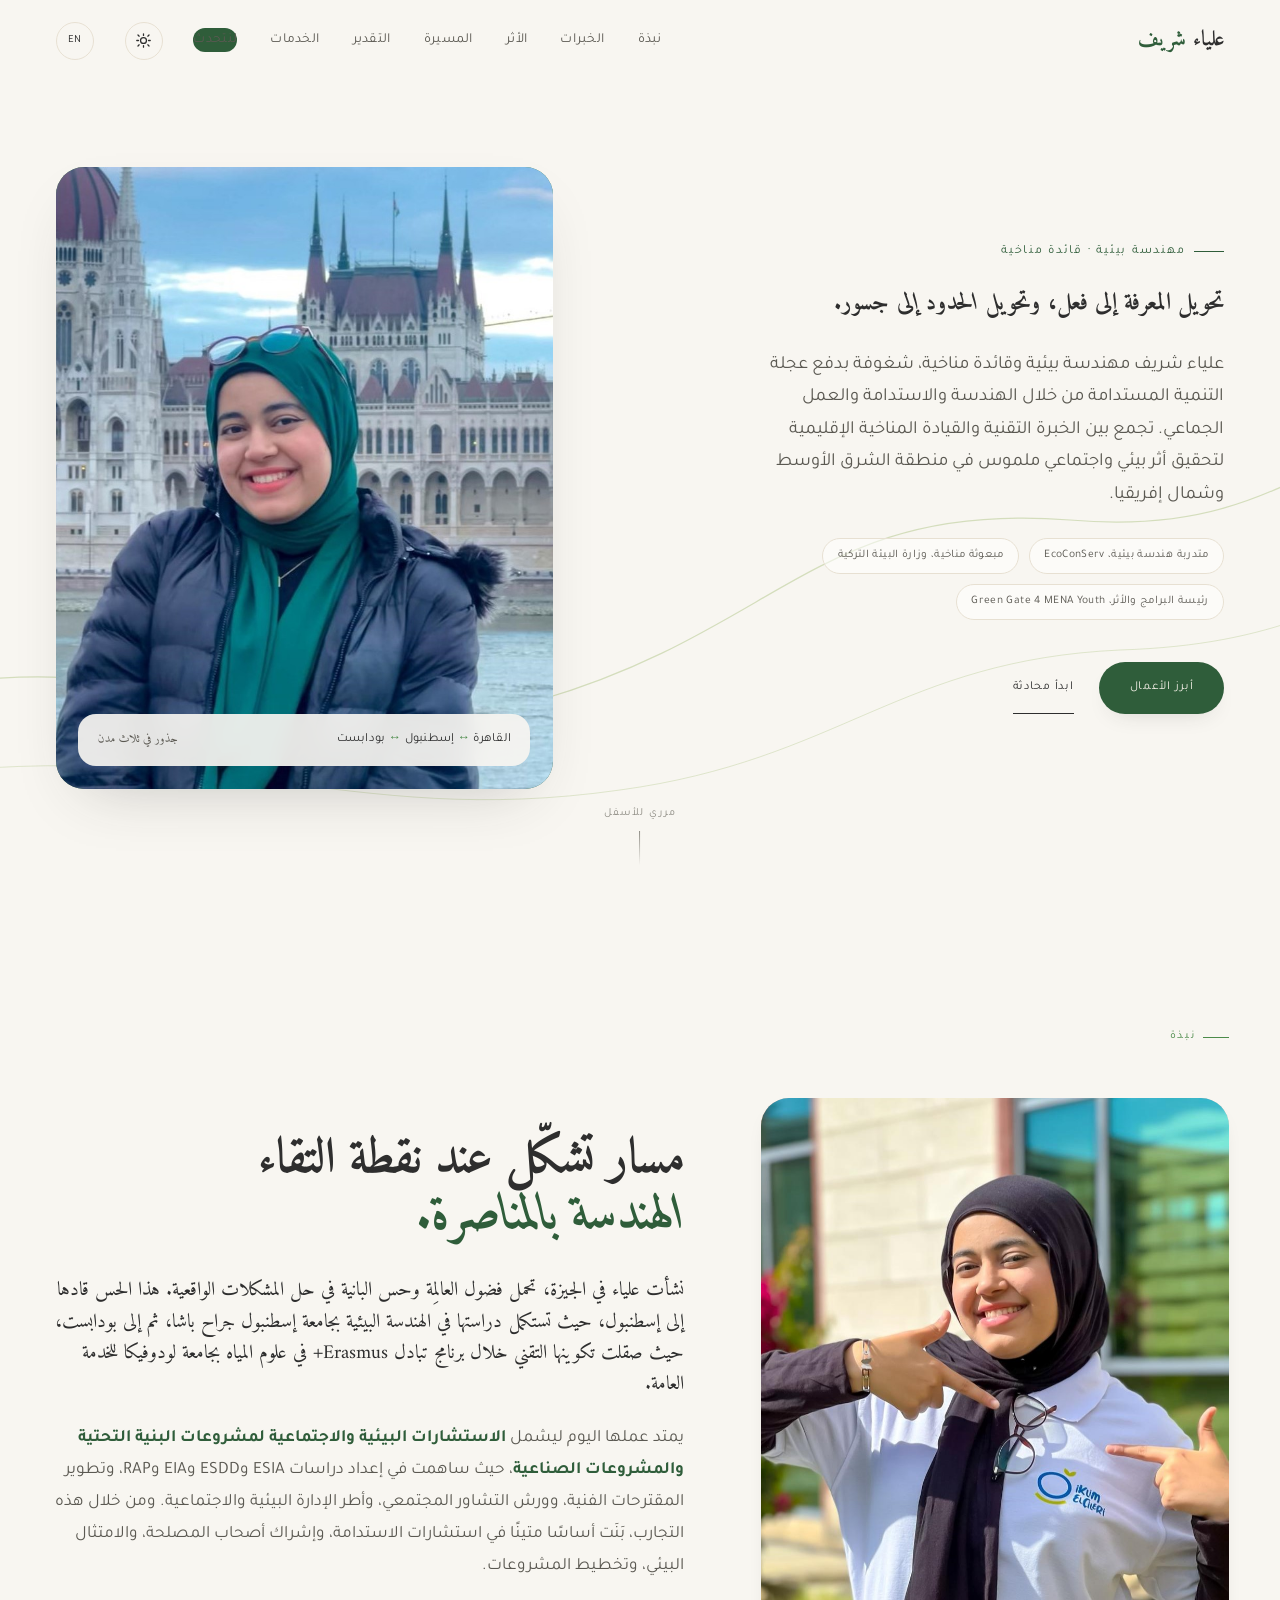
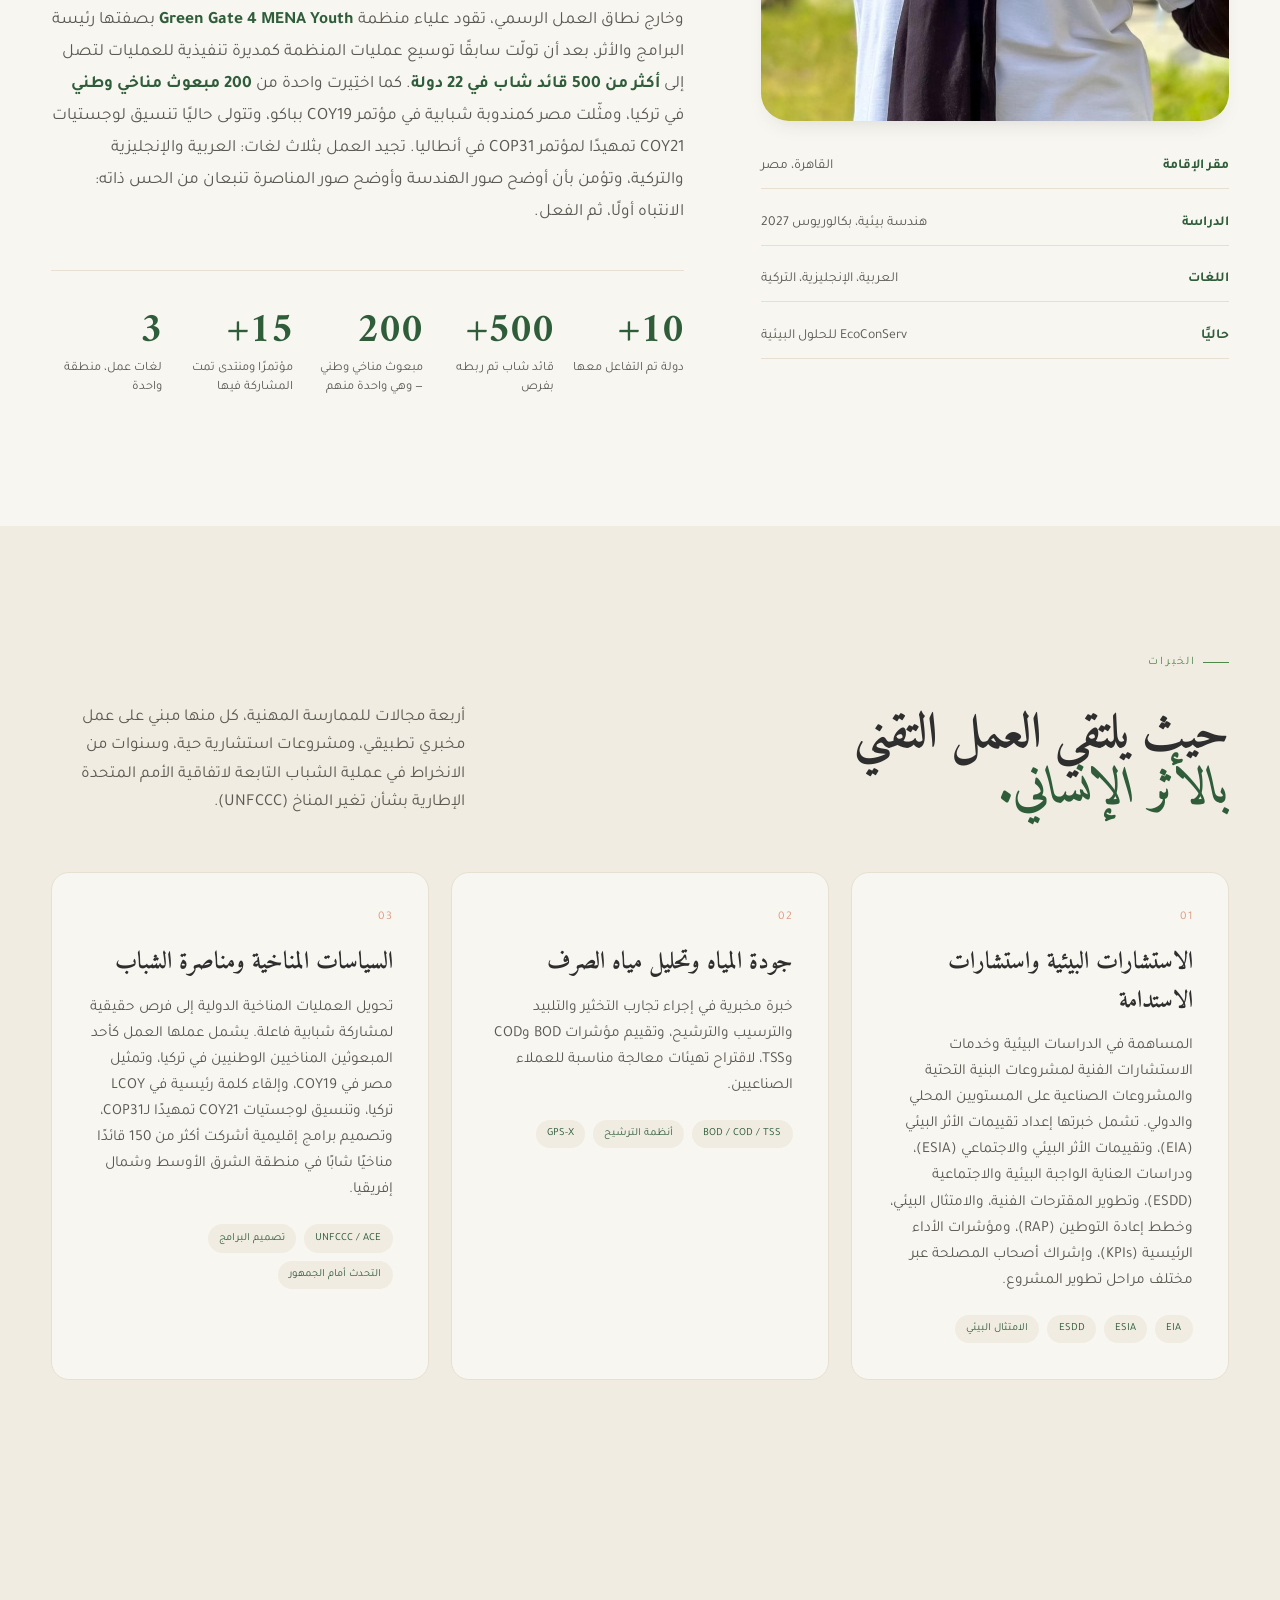
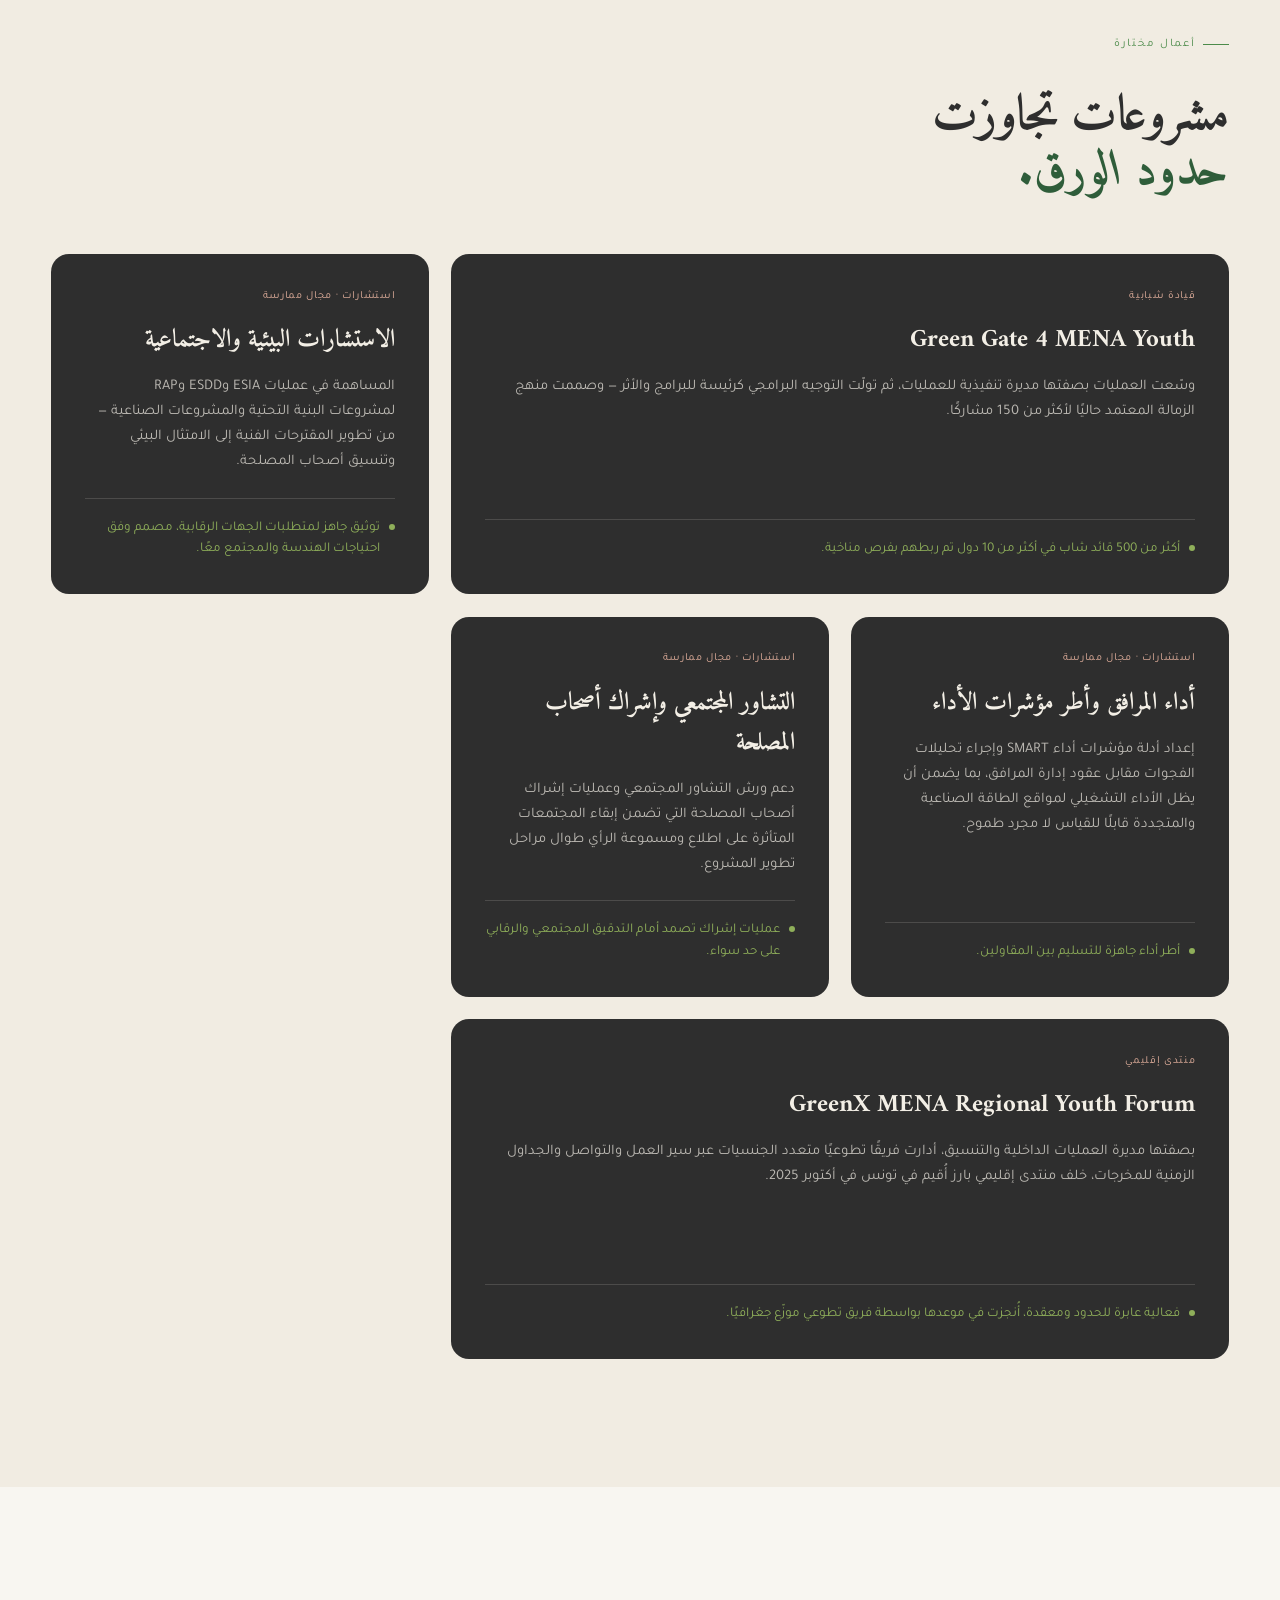
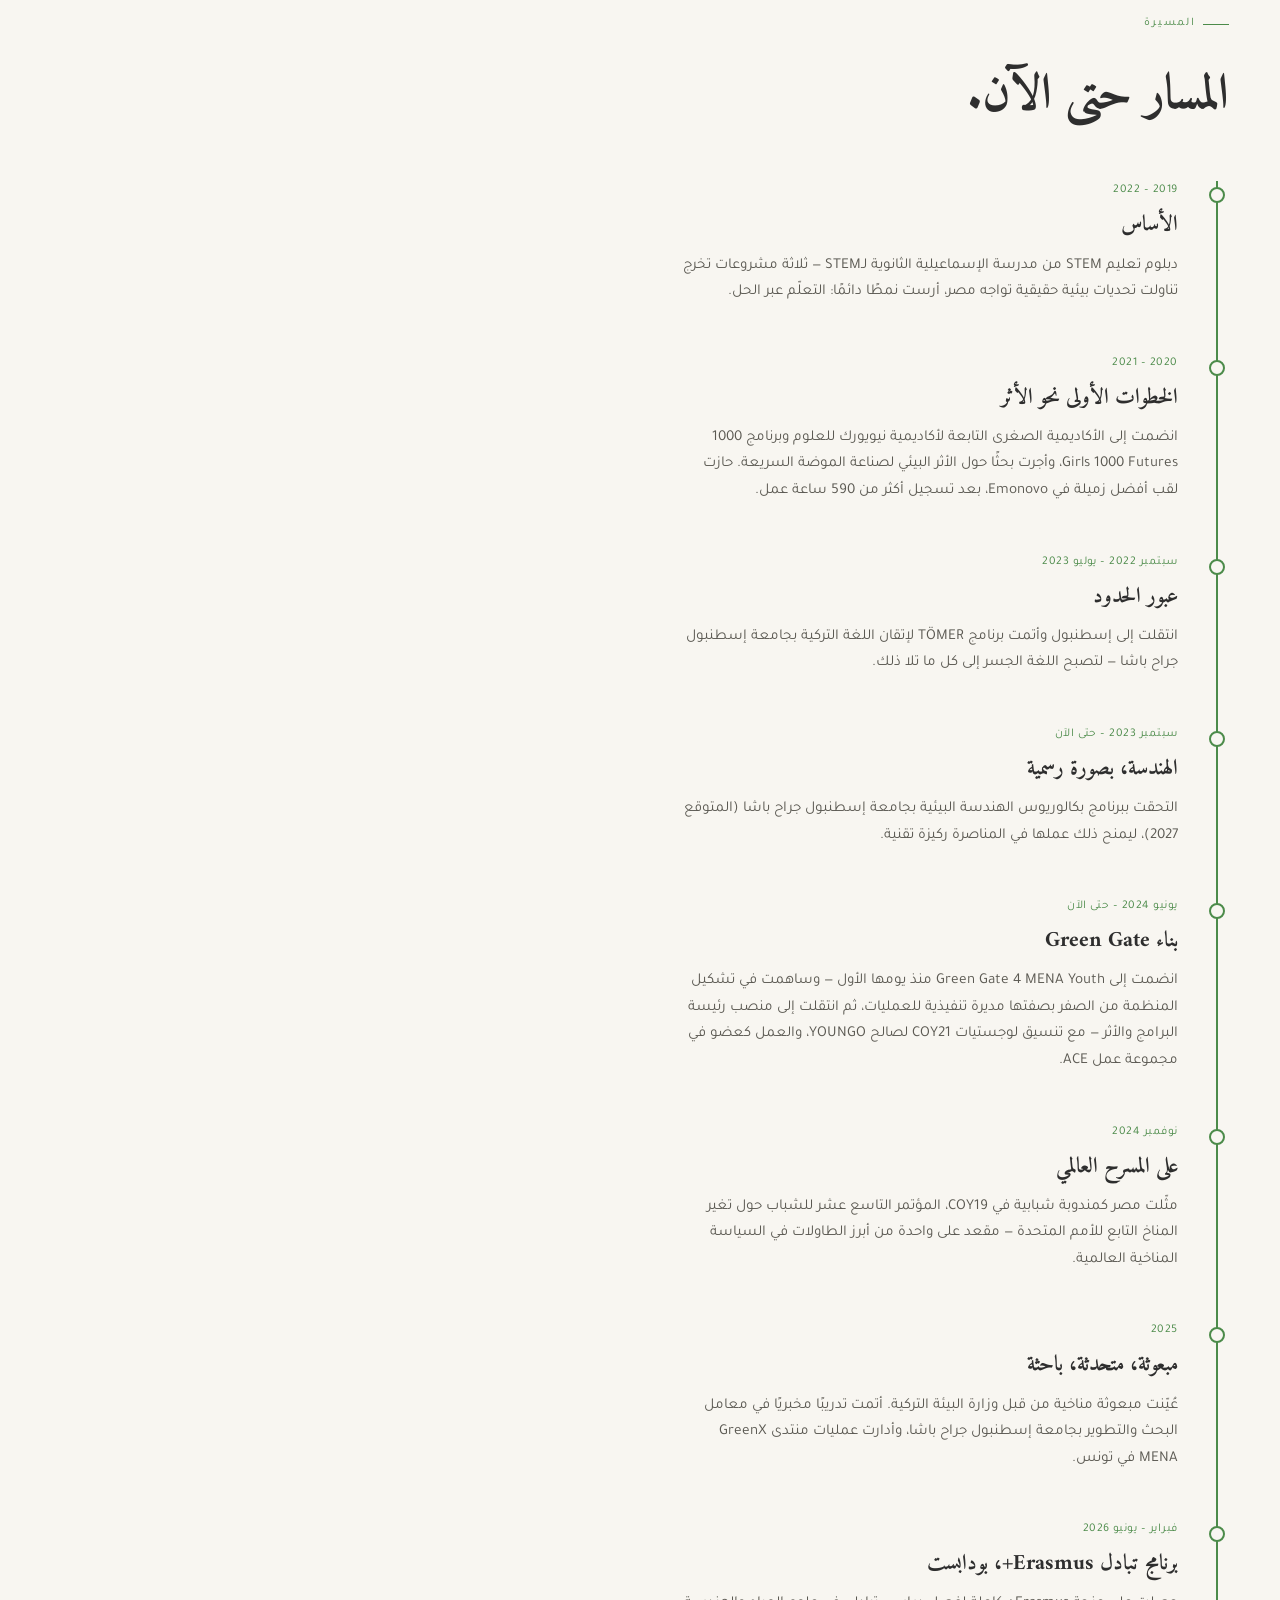
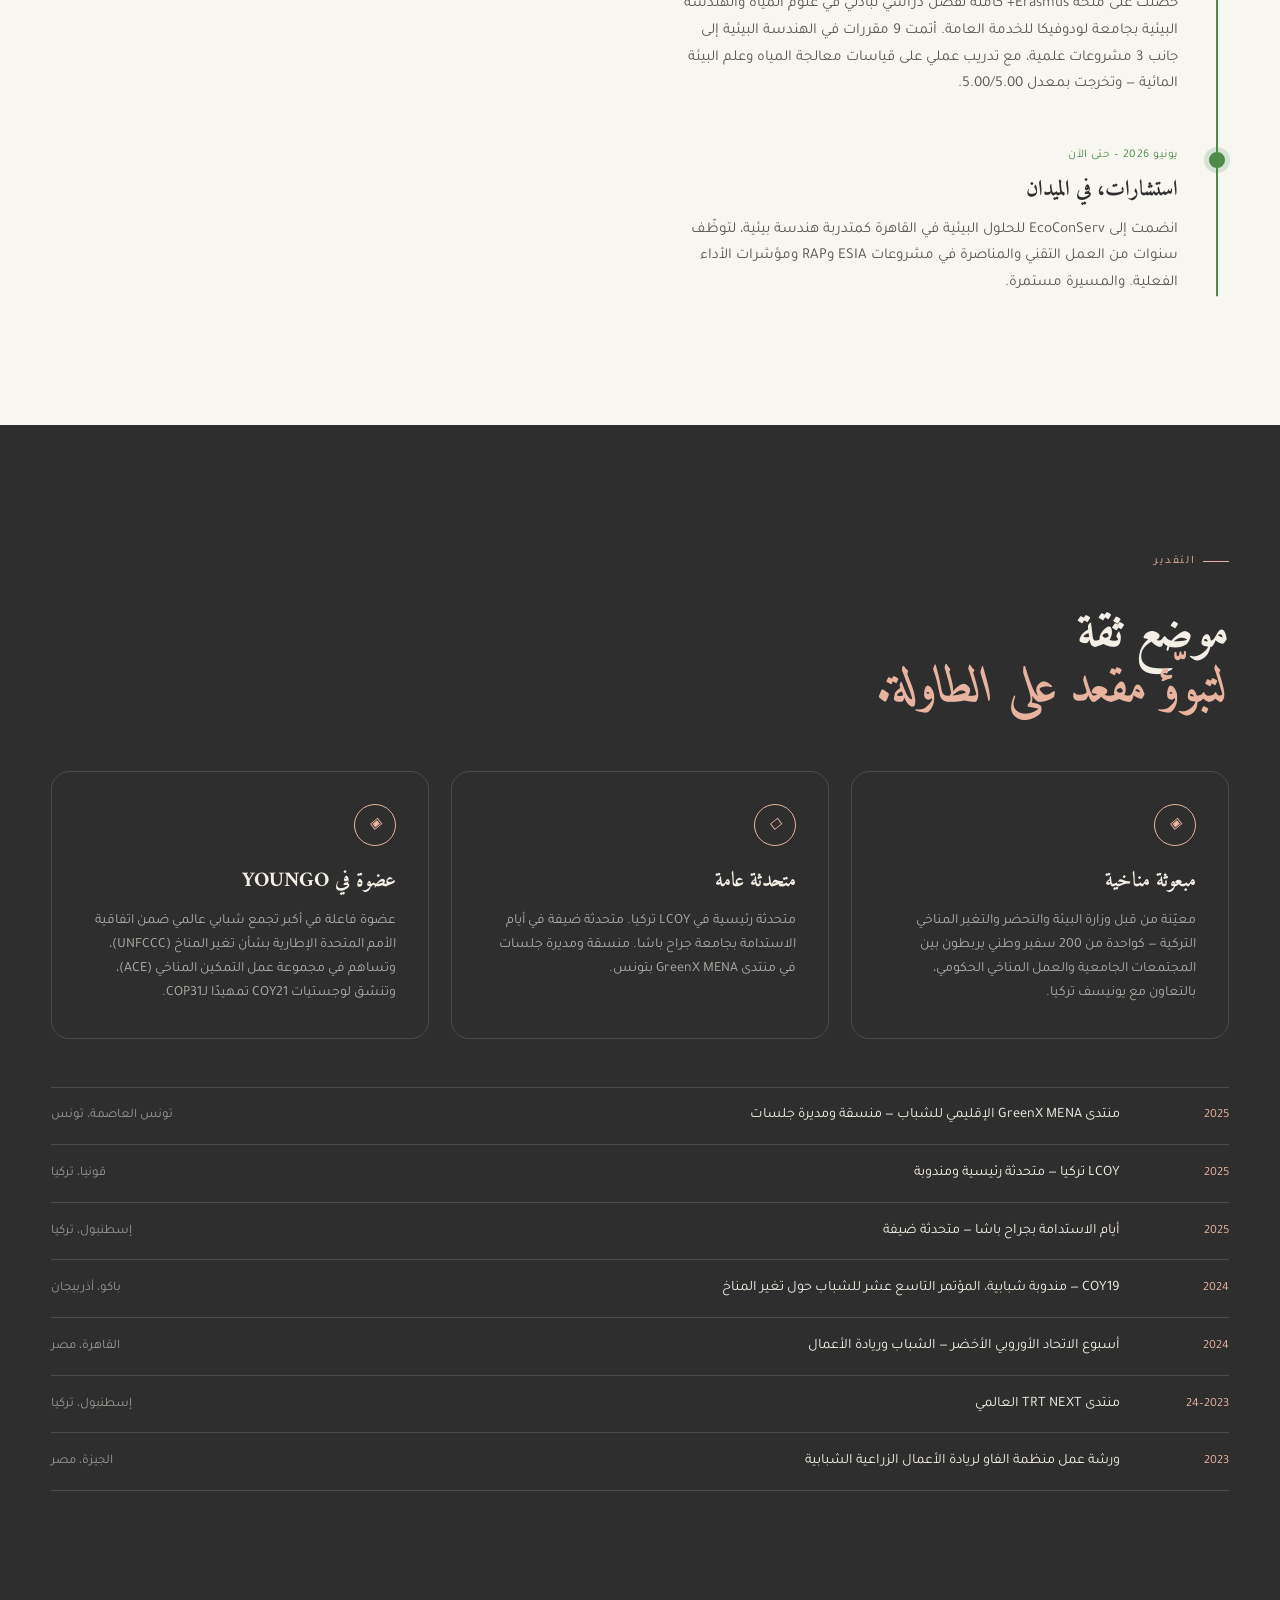
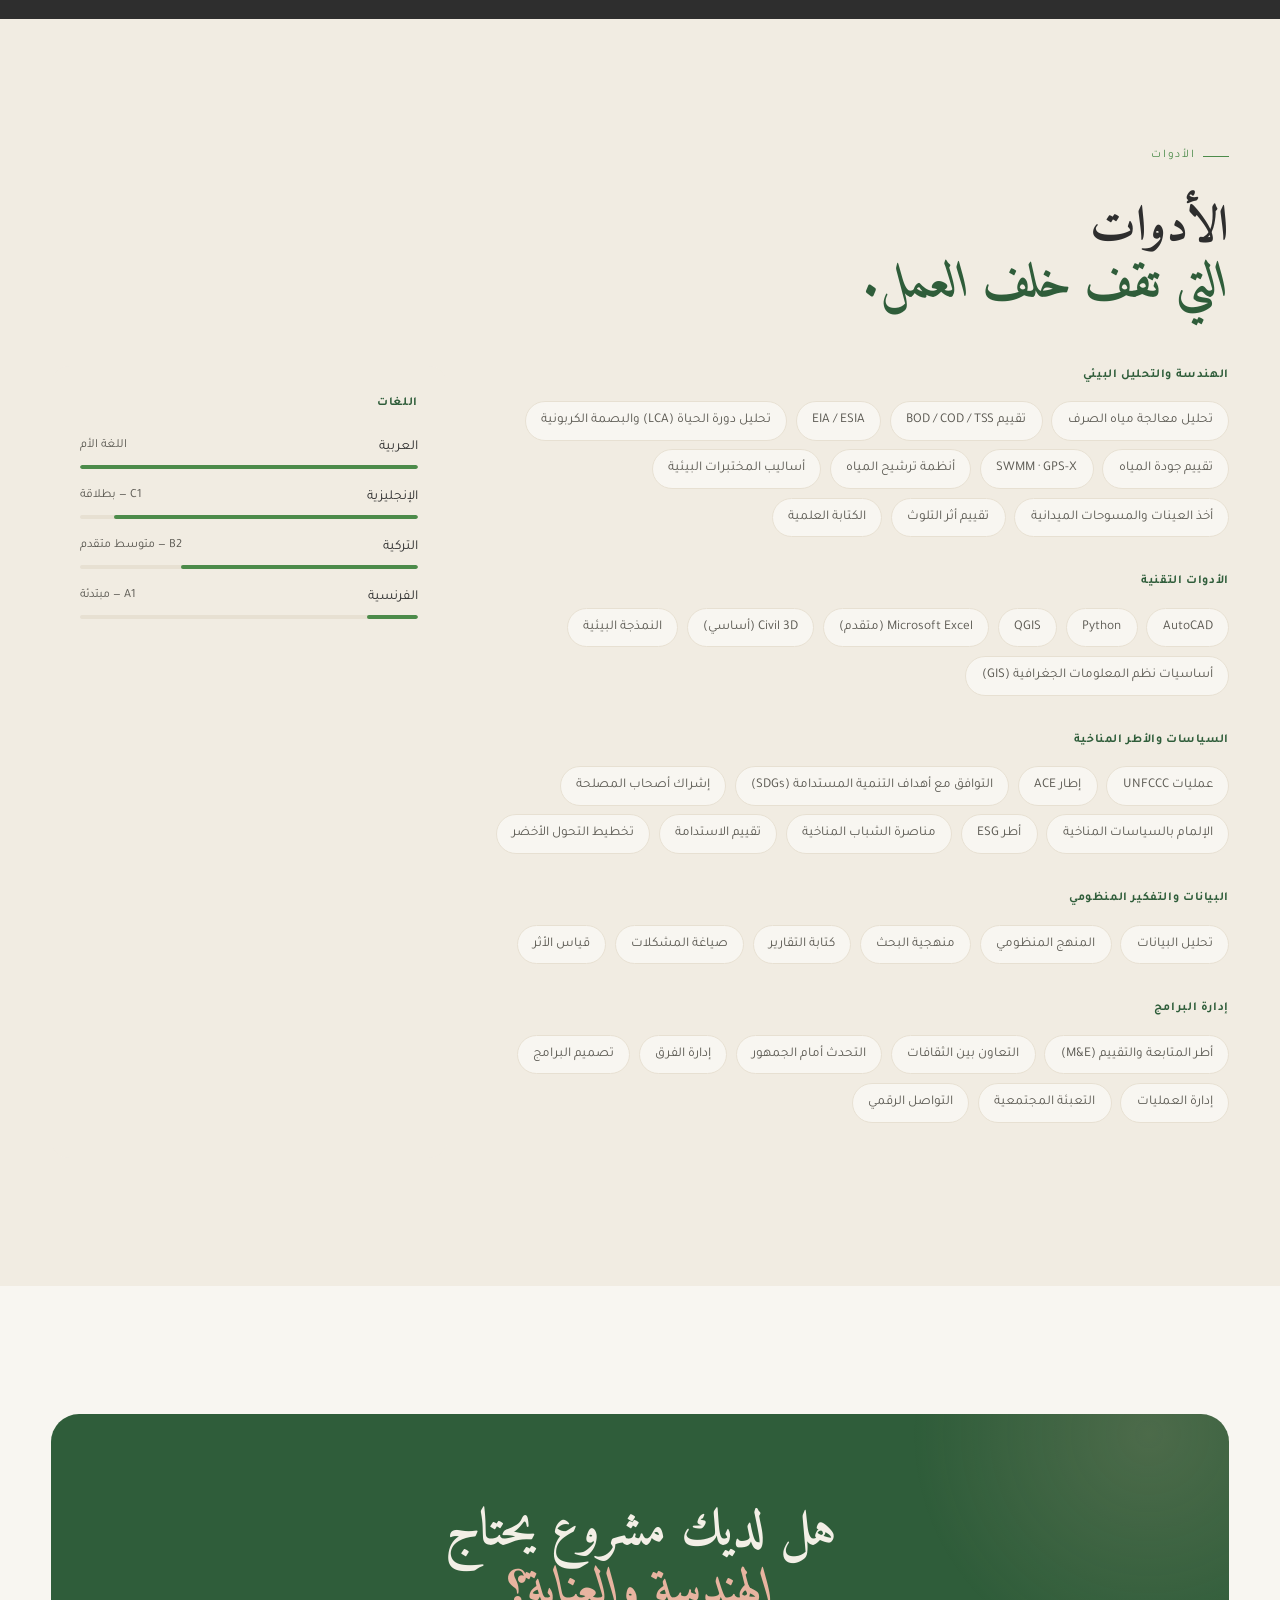
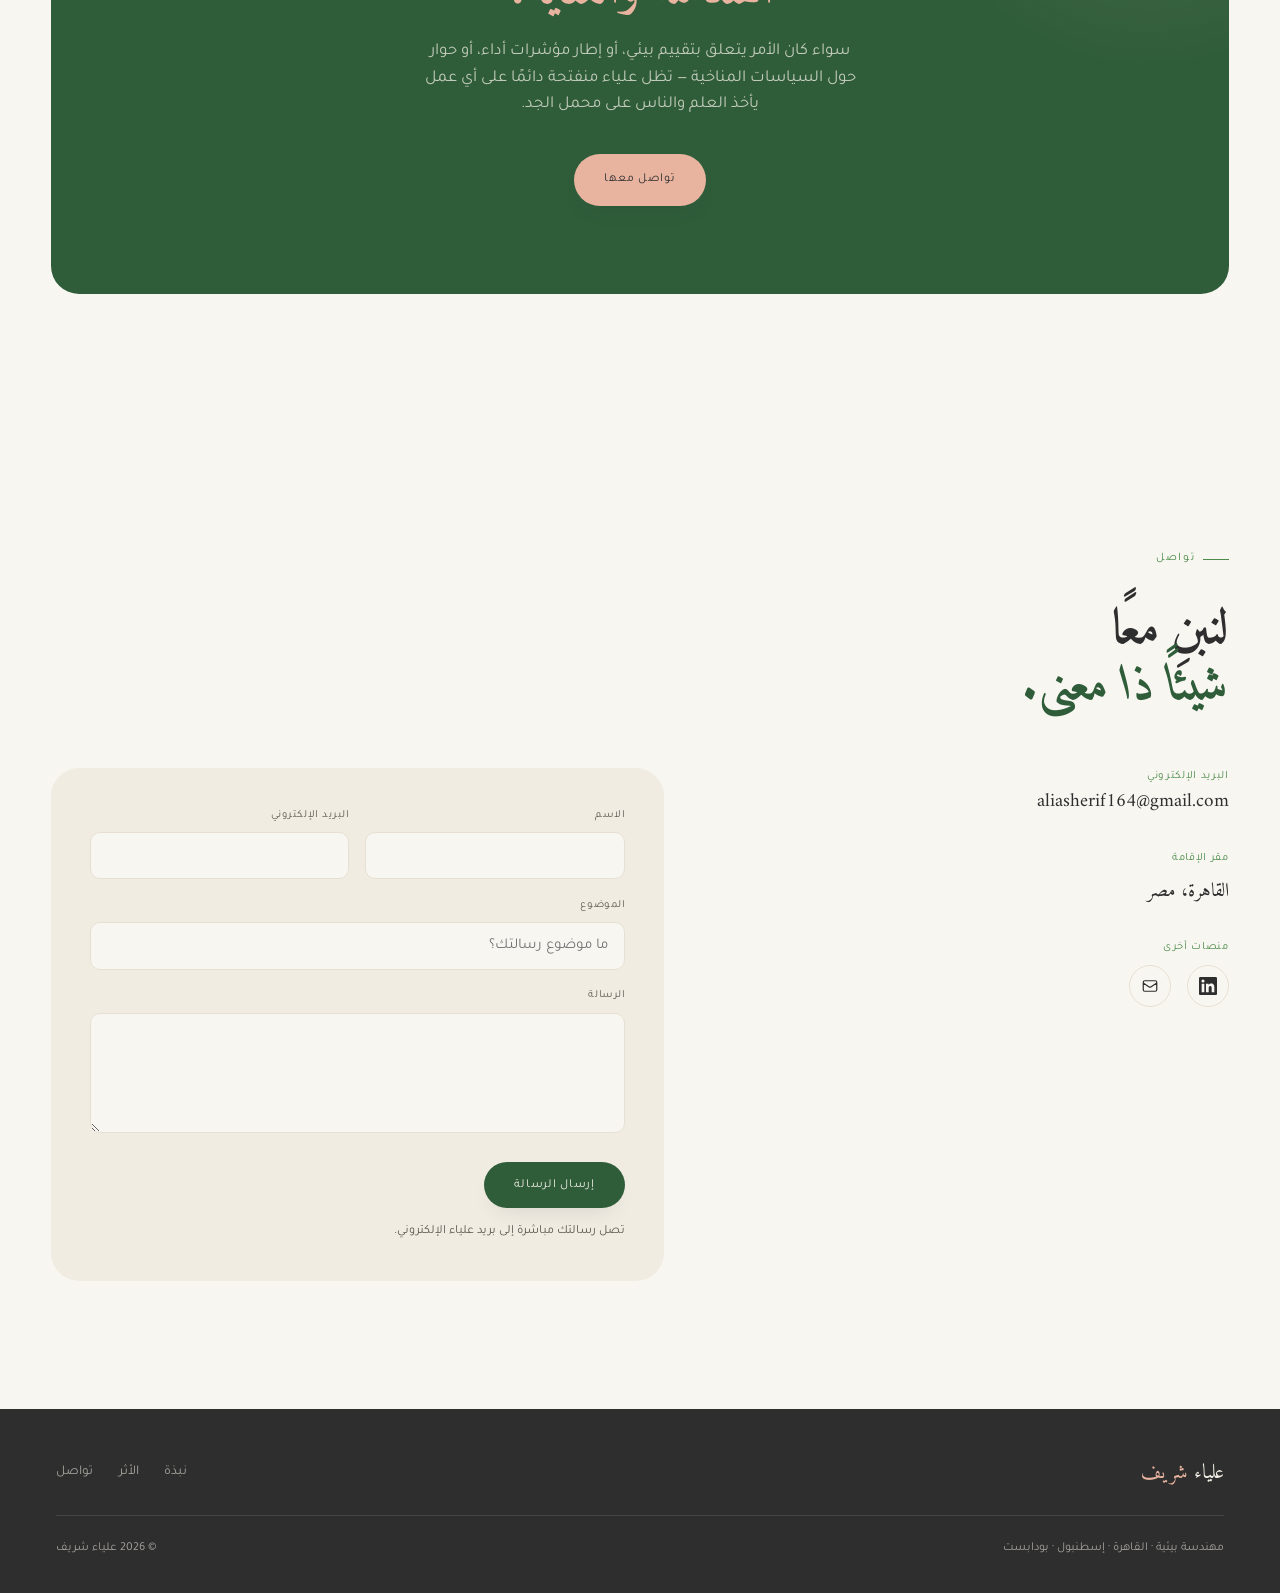
==== index-ar.html @ 3cffd71d "Add files via upload" ====
<!DOCTYPE html>
<html lang="ar" dir="rtl">
<head>
<meta charset="UTF-8" />
<meta name="viewport" content="width=device-width, initial-scale=1.0" />
<title>علياء شريف — مهندسة بيئية وقائدة مناخية</title>
<meta name="description" content="علياء شريف مهندسة بيئية وممارسة في مجال السياسات المناخية، تعمل في تقييم الأثر البيئي، وتخطيط إعادة التوطين، ومناصرة الشباب المناخية في منطقة الشرق الأوسط وشمال إفريقيا." />
<link rel="preconnect" href="https://fonts.googleapis.com" />
<link rel="preconnect" href="https://fonts.gstatic.com" crossorigin />
<link href="https://fonts.googleapis.com/css2?family=Amiri:ital,wght@0,400;0,700;1,400&family=Tajawal:wght@300;400;500;700;800&family=Cormorant+Garamond:ital,wght@0,400;0,500;0,600;0,700;1,400;1,500&family=Manrope:wght@300;400;500;600;700&family=Space+Mono:wght@400;700&display=swap" rel="stylesheet" />
<link rel="stylesheet" href="style.css" />
<script>
  (function(){
    try{
      var saved = localStorage.getItem('theme');
      if(saved === 'dark'){
        document.documentElement.setAttribute('data-theme', 'dark');
      }
    }catch(e){}
  })();
</script>
</head>
<body>

<!-- ══════════════ NAV ══════════════ -->
<nav id="navbar">
  <a href="#hero" class="nav-logo">علياء <span>شريف</span></a>
  <div class="nav-right">
    <ul class="nav-links">
      <li><a href="#about">نبذة</a></li>
      <li><a href="#expertise">الخبرات</a></li>
      <li><a href="#impact">الأثر</a></li>
      <li><a href="#journey">المسيرة</a></li>
      <li><a href="#recognition">التقدير</a></li>
      <li><a href="services-ar.html">الخدمات</a></li>
      <li><a href="#contact" class="nav-cta">لنتحدث</a></li>
    </ul>
    <button class="theme-toggle" id="themeToggle" type="button" aria-label="تبديل الوضع الداكن">
      <svg class="icon-sun" viewBox="0 0 24 24" fill="none" stroke="currentColor" stroke-width="1.8" stroke-linecap="round"><circle cx="12" cy="12" r="4.2"/><path d="M12 2.5v2.4M12 19.1v2.4M4.2 4.2l1.7 1.7M18.1 18.1l1.7 1.7M2.5 12h2.4M19.1 12h2.4M4.2 19.8l1.7-1.7M18.1 5.9l1.7-1.7"/></svg>
      <svg class="icon-moon" viewBox="0 0 24 24" fill="currentColor"><path d="M20.6 15.1a8.7 8.7 0 01-10.7-10.7 9 9 0 1010.7 10.7z"/></svg>
    </button>
    <a href="index.html" class="lang-toggle" aria-label="Switch to English">EN</a>
    <button class="nav-toggle" aria-label="فتح القائمة" aria-expanded="false">
      <span></span><span></span>
    </button>
  </div>
</nav>

<div class="mobile-menu" id="mobileMenu">
  <ul>
    <li><a href="#about" onclick="closeMobile()">نبذة</a></li>
    <li><a href="#expertise" onclick="closeMobile()">الخبرات</a></li>
    <li><a href="#impact" onclick="closeMobile()">الأثر</a></li>
    <li><a href="#journey" onclick="closeMobile()">المسيرة</a></li>
    <li><a href="#recognition" onclick="closeMobile()">التقدير</a></li>
    <li><a href="services-ar.html" onclick="closeMobile()">الخدمات</a></li>
    <li><a href="#contact" onclick="closeMobile()">تواصل</a></li>
  </ul>
</div>

<!-- ══════════════ HERO ══════════════ -->
<section id="hero">
  <div class="hero-river" aria-hidden="true">
    <svg viewBox="0 0 1440 900" preserveAspectRatio="xMidYMid slice">
      <path d="M-50,700 C250,620 350,780 620,700 C860,630 900,500 1150,520 C1320,535 1380,470 1500,420"
            stroke="var(--leaf)" stroke-width="1.2" opacity="0.35"/>
      <path d="M-50,780 C300,730 420,830 700,790 C920,760 980,660 1200,650 C1360,645 1420,600 1520,560"
            stroke="var(--peach)" stroke-width="1" opacity="0.25"/>
    </svg>
  </div>

  <div class="hero-grid">
    <div class="hero-copy">
      <p class="hero-eyebrow reveal">مهندسة بيئية · قائدة مناخية</p>
      <h1 class="reveal">تحويل المعرفة إلى فعل،
        <em>وتحويل الحدود إلى جسور.</em>
      </h1>
      <p class="hero-lede reveal">
        علياء شريف مهندسة بيئية وقائدة مناخية، شغوفة بدفع عجلة التنمية
        المستدامة من خلال الهندسة والاستدامة والعمل الجماعي. تجمع بين
        الخبرة التقنية والقيادة المناخية الإقليمية لتحقيق أثر بيئي
        واجتماعي ملموس في منطقة الشرق الأوسط وشمال إفريقيا.
      </p>
      <div class="hero-roles reveal">
        <span>متدربة هندسة بيئية، EcoConServ</span>
        <span>مبعوثة مناخية، وزارة البيئة التركية</span>
        <span>رئيسة البرامج والأثر، Green Gate 4 MENA Youth</span>
      </div>
      <div class="hero-actions reveal">
        <a href="#impact" class="btn btn-primary">أبرز الأعمال</a>
        <a href="#contact" class="btn btn-ghost">ابدأ محادثة</a>
      </div>
    </div>

    <div class="hero-photo-wrap reveal">
      <img src="1.jpeg" alt="صورة شخصية لعلياء شريف" onerror="this.style.display='none'; this.nextElementSibling.style.display='flex';" />
      <div class="photo-fallback" style="display:none;">صورة شخصية — أضيفي الصورة 1.jpeg إلى هذا المجلد</div>
      <div class="hero-tag-pill">
        <span class="place">القاهرة <span class="arrow">↔</span> إسطنبول <span class="arrow">↔</span> بودابست</span>
        <span class="note">جذور في ثلاث مدن</span>
      </div>
    </div>
  </div>

  <a href="#about" class="scroll-cue">
    <span>مرري للأسفل</span>
    <span class="line"></span>
  </a>
</section>

<!-- ══════════════ ABOUT ══════════════ -->
<section id="about">
  <div class="container">
    <div class="eyebrow reveal">نبذة</div>
    <div class="about-layout">

      <div class="about-media reveal">
        <div class="about-portrait">
          <img src="2.jpeg" alt="علياء شريف في حفل تخرج STEM" onerror="this.parentElement.style.background='linear-gradient(160deg, var(--peach), var(--cream-deep))'; this.remove();" />
        </div>
        <div class="about-credentials">
          <div class="cred"><b>مقر الإقامة</b><span>القاهرة، مصر</span></div>
          <div class="cred"><b>الدراسة</b><span>هندسة بيئية، بكالوريوس 2027</span></div>
          <div class="cred"><b>اللغات</b><span>العربية، الإنجليزية، التركية</span></div>
          <div class="cred"><b>حاليًا</b><span>EcoConServ للحلول البيئية</span></div>
        </div>
      </div>

      <div class="about-copy">
        <h2 class="section-title reveal">مسار تشكّل عند نقطة التقاء<br><em>الهندسة بالمناصرة.</em></h2>
        <div style="margin-top:2rem;">
          <p class="reveal">نشأت علياء في الجيزة، تحمل فضول العالِمة وحس البانية
            في حل المشكلات الواقعية. هذا الحس قادها إلى إسطنبول، حيث تستكمل
            دراستها في الهندسة البيئية بجامعة إسطنبول جراح باشا، ثم إلى
            بودابست، حيث صقلت تكوينها التقني خلال برنامج تبادل Erasmus+
            في علوم المياه بجامعة لودوفيكا للخدمة العامة.</p>

          <p class="reveal">يمتد عملها اليوم ليشمل <strong>الاستشارات البيئية
            والاجتماعية لمشروعات البنية التحتية والمشروعات الصناعية</strong>،
            حيث ساهمت في إعداد دراسات ESIA وESDD وEIA وRAP، وتطوير
            المقترحات الفنية، وورش التشاور المجتمعي، وأطر الإدارة البيئية
            والاجتماعية. ومن خلال هذه التجارب، بَنَت أساسًا متينًا في
            استشارات الاستدامة، وإشراك أصحاب المصلحة، والامتثال البيئي،
            وتخطيط المشروعات.</p>

          <p class="reveal">وخارج نطاق العمل الرسمي، تقود علياء منظمة
            <strong>Green Gate 4 MENA Youth</strong> بصفتها رئيسة البرامج
            والأثر، بعد أن تولّت سابقًا توسيع عمليات المنظمة كمديرة تنفيذية
            للعمليات لتصل إلى <strong>أكثر من 500 قائد شاب في 22 دولة</strong>.
            كما اختِيرت واحدة من <strong>200 مبعوث مناخي وطني</strong> في
            تركيا، ومثّلت مصر كمندوبة شبابية في مؤتمر COY19 بباكو، وتتولى
            حاليًا تنسيق لوجستيات COY21 تمهيدًا لمؤتمر COP31 في أنطاليا.
            تجيد العمل بثلاث لغات: العربية والإنجليزية والتركية، وتؤمن بأن
            أوضح صور الهندسة وأوضح صور المناصرة تنبعان من الحس ذاته:
            الانتباه أولًا، ثم الفعل.</p>
        </div>

        <div class="stat-row">
          <div class="stat-cell reveal">
            <div class="stat-num">10+</div>
            <div class="stat-label">دولة تم التفاعل معها</div>
          </div>
          <div class="stat-cell reveal">
            <div class="stat-num">500+</div>
            <div class="stat-label">قائد شاب تم ربطه بفرص</div>
          </div>
          <div class="stat-cell reveal">
            <div class="stat-num">200</div>
            <div class="stat-label">مبعوث مناخي وطني — وهي واحدة منهم</div>
          </div>
          <div class="stat-cell reveal">
            <div class="stat-num">15+</div>
            <div class="stat-label">مؤتمرًا ومنتدى تمت المشاركة فيها</div>
          </div>
          <div class="stat-cell reveal">
            <div class="stat-num">3</div>
            <div class="stat-label">لغات عمل، منطقة واحدة</div>
          </div>
        </div>
      </div>
    </div>
  </div>
</section>

<!-- ══════════════ EXPERTISE / SERVICES ══════════════ -->
<section id="expertise" class="section-alt">
  <div class="container">
    <div class="section-head">
      <div>
        <div class="eyebrow reveal">الخبرات</div>
        <h2 class="section-title reveal">حيث يلتقي العمل التقني<br><em>بالأثر الإنساني.</em></h2>
      </div>
      <p class="section-kicker reveal">أربعة مجالات للممارسة المهنية، كل منها
        مبني على عمل مخبري تطبيقي، ومشروعات استشارية حية، وسنوات من
        الانخراط في عملية الشباب التابعة لاتفاقية الأمم المتحدة الإطارية
        بشأن تغير المناخ (UNFCCC).</p>
    </div>

    <div class="expertise-grid">
      <div class="expertise-card reveal">
        <div class="expertise-num">01</div>
        <h3>الاستشارات البيئية واستشارات الاستدامة</h3>
        <p>المساهمة في الدراسات البيئية وخدمات الاستشارات الفنية لمشروعات
          البنية التحتية والمشروعات الصناعية على المستويين المحلي والدولي.
          تشمل خبرتها إعداد تقييمات الأثر البيئي (EIA)، وتقييمات الأثر
          البيئي والاجتماعي (ESIA)، ودراسات العناية الواجبة البيئية
          والاجتماعية (ESDD)، وتطوير المقترحات الفنية، والامتثال البيئي،
          وخطط إعادة التوطين (RAP)، ومؤشرات الأداء الرئيسية (KPIs)،
          وإشراك أصحاب المصلحة عبر مختلف مراحل تطوير المشروع.</p>
        <div class="expertise-tags">
          <span>EIA</span><span>ESIA</span><span>ESDD</span><span>الامتثال البيئي</span>
        </div>
      </div>

      <div class="expertise-card reveal">
        <div class="expertise-num">02</div>
        <h3>جودة المياه وتحليل مياه الصرف</h3>
        <p>خبرة مخبرية في إجراء تجارب التخثير والتلبيد والترسيب والترشيح،
          وتقييم مؤشرات BOD وCOD وTSS، لاقتراح تهيئات معالجة مناسبة
          للعملاء الصناعيين.</p>
        <div class="expertise-tags">
          <span>BOD / COD / TSS</span><span>أنظمة الترشيح</span><span>GPS-X</span>
        </div>
      </div>

      <div class="expertise-card reveal">
        <div class="expertise-num">03</div>
        <h3>السياسات المناخية ومناصرة الشباب</h3>
        <p>تحويل العمليات المناخية الدولية إلى فرص حقيقية لمشاركة شبابية
          فاعلة. يشمل عملها العمل كأحد المبعوثين المناخيين الوطنيين في
          تركيا، وتمثيل مصر في COY19، وإلقاء كلمة رئيسية في LCOY تركيا،
          وتنسيق لوجستيات COY21 تمهيدًا لـCOP31، وتصميم برامج إقليمية
          أشركت أكثر من 150 قائدًا مناخيًا شابًا في منطقة الشرق الأوسط
          وشمال إفريقيا.</p>
        <div class="expertise-tags">
          <span>UNFCCC / ACE</span><span>تصميم البرامج</span><span>التحدث أمام الجمهور</span>
        </div>
      </div>
    </div>
  </div>
</section>

<!-- ══════════════ IMPACT / PORTFOLIO ══════════════ -->
<section id="impact" class="section-alt">
  <div class="container">
    <div class="eyebrow reveal">أعمال مختارة</div>
    <h2 class="section-title reveal">مشروعات تجاوزت<br><em>حدود الورق.</em></h2>

    <div class="impact-grid">
      <div class="impact-card impact-card--wide reveal">
        <div class="impact-tag">قيادة شبابية</div>
        <h3>Green Gate 4 MENA Youth</h3>
        <p class="impact-desc">وسّعت العمليات بصفتها مديرة تنفيذية للعمليات،
          ثم تولّت التوجيه البرامجي كرئيسة للبرامج والأثر — وصممت منهج
          الزمالة المعتمد حاليًا لأكثر من 150 مشاركًا.</p>
        <div class="impact-outcome">أكثر من 500 قائد شاب في أكثر من 10 دول تم ربطهم بفرص مناخية.</div>
      </div>

      <div class="impact-card reveal">
        <div class="impact-tag">استشارات · مجال ممارسة</div>
        <h3>الاستشارات البيئية والاجتماعية</h3>
        <p class="impact-desc">المساهمة في عمليات ESIA وESDD وRAP لمشروعات
          البنية التحتية والمشروعات الصناعية — من تطوير المقترحات الفنية
          إلى الامتثال البيئي وتنسيق أصحاب المصلحة.</p>
        <div class="impact-outcome">توثيق جاهز لمتطلبات الجهات الرقابية، مصمم وفق احتياجات الهندسة والمجتمع معًا.</div>
      </div>

      <div class="impact-card reveal">
        <div class="impact-tag">استشارات · مجال ممارسة</div>
        <h3>أداء المرافق وأطر مؤشرات الأداء</h3>
        <p class="impact-desc">إعداد أدلة مؤشرات أداء SMART وإجراء تحليلات
          الفجوات مقابل عقود إدارة المرافق، بما يضمن أن يظل الأداء
          التشغيلي لمواقع الطاقة الصناعية والمتجددة قابلًا للقياس لا
          مجرد طموح.</p>
        <div class="impact-outcome">أطر أداء جاهزة للتسليم بين المقاولين.</div>
      </div>

      <div class="impact-card reveal">
        <div class="impact-tag">استشارات · مجال ممارسة</div>
        <h3>التشاور المجتمعي وإشراك أصحاب المصلحة</h3>
        <p class="impact-desc">دعم ورش التشاور المجتمعي وعمليات إشراك أصحاب
          المصلحة التي تضمن إبقاء المجتمعات المتأثرة على اطلاع ومسموعة
          الرأي طوال مراحل تطوير المشروع.</p>
        <div class="impact-outcome">عمليات إشراك تصمد أمام التدقيق المجتمعي والرقابي على حد سواء.</div>
      </div>

      <div class="impact-card impact-card--wide reveal">
        <div class="impact-tag">منتدى إقليمي</div>
        <h3>GreenX MENA Regional Youth Forum</h3>
        <p class="impact-desc">بصفتها مديرة العمليات الداخلية والتنسيق، أدارت
          فريقًا تطوعيًا متعدد الجنسيات عبر سير العمل والتواصل والجداول
          الزمنية للمخرجات، خلف منتدى إقليمي بارز أُقيم في تونس في
          أكتوبر 2025.</p>
        <div class="impact-outcome">فعالية عابرة للحدود ومعقدة، أُنجزت في موعدها بواسطة فريق تطوعي موزّع جغرافيًا.</div>
      </div>
    </div>
  </div>
</section>

<!-- ══════════════ JOURNEY ══════════════ -->
<section id="journey">
  <div class="container">
    <div class="eyebrow reveal">المسيرة</div>
    <h2 class="section-title reveal">المسار حتى الآن.</h2>

    <div class="journey-wrap">
      <div class="journey-line">
        <svg viewBox="0 0 2 100" preserveAspectRatio="none">
          <path d="M1,0 L1,100" />
          <path class="drawn" d="M1,0 L1,100" />
        </svg>
      </div>

      <div class="journey-item reveal">
        <div class="journey-dot"></div>
        <div class="journey-date">2019 – 2022</div>
        <h3>الأساس</h3>
        <p>دبلوم تعليم STEM من مدرسة الإسماعيلية الثانوية لـSTEM — ثلاثة
          مشروعات تخرج تناولت تحديات بيئية حقيقية تواجه مصر، أرست نمطًا
          دائمًا: التعلّم عبر الحل.</p>
      </div>

      <div class="journey-item reveal">
        <div class="journey-dot"></div>
        <div class="journey-date">2020 – 2021</div>
        <h3>الخطوات الأولى نحو الأثر</h3>
        <p>انضمت إلى الأكاديمية الصغرى التابعة لأكاديمية نيويورك للعلوم
          وبرنامج 1000 Girls 1000 Futures، وأجرت بحثًا حول الأثر البيئي
          لصناعة الموضة السريعة. حازت لقب أفضل زميلة في Emonovo، بعد
          تسجيل أكثر من 590 ساعة عمل.</p>
      </div>

      <div class="journey-item reveal">
        <div class="journey-dot"></div>
        <div class="journey-date">سبتمبر 2022 – يوليو 2023</div>
        <h3>عبور الحدود</h3>
        <p>انتقلت إلى إسطنبول وأتمت برنامج TÖMER لإتقان اللغة التركية
          بجامعة إسطنبول جراح باشا — لتصبح اللغة الجسر إلى كل ما تلا
          ذلك.</p>
      </div>

      <div class="journey-item reveal">
        <div class="journey-dot"></div>
        <div class="journey-date">سبتمبر 2023 – حتى الآن</div>
        <h3>الهندسة، بصورة رسمية</h3>
        <p>التحقت ببرنامج بكالوريوس الهندسة البيئية بجامعة إسطنبول جراح
          باشا (المتوقع 2027)، ليمنح ذلك عملها في المناصرة ركيزة تقنية.</p>
      </div>

      <div class="journey-item reveal">
        <div class="journey-dot"></div>
        <div class="journey-date">يونيو 2024 – حتى الآن</div>
        <h3>بناء Green Gate</h3>
        <p>انضمت إلى Green Gate 4 MENA Youth منذ يومها الأول — وساهمت في
          تشكيل المنظمة من الصفر بصفتها مديرة تنفيذية للعمليات، ثم انتقلت
          إلى منصب رئيسة البرامج والأثر — مع تنسيق لوجستيات COY21 لصالح
          YOUNGO، والعمل كعضو في مجموعة عمل ACE.</p>
      </div>

      <div class="journey-item reveal">
        <div class="journey-dot"></div>
        <div class="journey-date">نوفمبر 2024</div>
        <h3>على المسرح العالمي</h3>
        <p>مثّلت مصر كمندوبة شبابية في COY19، المؤتمر التاسع عشر للشباب
          حول تغير المناخ التابع للأمم المتحدة — مقعد على واحدة من أبرز
          الطاولات في السياسة المناخية العالمية.</p>
      </div>

      <div class="journey-item reveal">
        <div class="journey-dot"></div>
        <div class="journey-date">2025</div>
        <h3>مبعوثة، متحدثة، باحثة</h3>
        <p>عُيّنت مبعوثة مناخية من قبل وزارة البيئة التركية. أتمت تدريبًا
          مخبريًا في معامل البحث والتطوير بجامعة إسطنبول جراح باشا، وأدارت
          عمليات منتدى GreenX MENA في تونس.</p>
      </div>

      <div class="journey-item reveal">
        <div class="journey-dot"></div>
        <div class="journey-date">فبراير – يونيو 2026</div>
        <h3>برنامج تبادل Erasmus+، بودابست</h3>
        <p>حصلت على منحة Erasmus+ كاملة لفصل دراسي تبادلي في علوم المياه
          والهندسة البيئية بجامعة لودوفيكا للخدمة العامة. أتمت 9 مقررات
          في الهندسة البيئية إلى جانب 3 مشروعات علمية، مع تدريب عملي على
          قياسات معالجة المياه وعلم البيئة المائية — وتخرجت بمعدل
          5.00/5.00.</p>
      </div>

      <div class="journey-item reveal">
        <div class="journey-dot current"></div>
        <div class="journey-date">يونيو 2026 – حتى الآن</div>
        <h3>استشارات، في الميدان</h3>
        <p>انضمت إلى EcoConServ للحلول البيئية في القاهرة كمتدربة هندسة
          بيئية، لتوظّف سنوات من العمل التقني والمناصرة في مشروعات ESIA
          وRAP ومؤشرات الأداء الفعلية. والمسيرة مستمرة.</p>
      </div>
    </div>
  </div>
</section>

<!-- ══════════════ RECOGNITION / PRESENCE ══════════════ -->
<section id="recognition" class="section-dark">
  <div class="container">
    <div class="eyebrow reveal">التقدير</div>
    <h2 class="section-title reveal">موضع ثقة<br><em>لتبوّؤ مقعد على الطاولة.</em></h2>

    <div class="recognition-grid">
      <div class="recognition-card reveal">
        <div class="recognition-icon">◈</div>
        <h3>مبعوثة مناخية</h3>
        <p>معيّنة من قبل وزارة البيئة والتحضر والتغير المناخي التركية —
          كواحدة من 200 سفير وطني يربطون بين المجتمعات الجامعية والعمل
          المناخي الحكومي، بالتعاون مع يونيسف تركيا.</p>
      </div>
      <div class="recognition-card reveal">
        <div class="recognition-icon">◇</div>
        <h3>متحدثة عامة</h3>
        <p>متحدثة رئيسية في LCOY تركيا. متحدثة ضيفة في أيام الاستدامة
          بجامعة جراح باشا. منسقة ومديرة جلسات في منتدى GreenX MENA
          بتونس.</p>
      </div>
      <div class="recognition-card reveal">
        <div class="recognition-icon">◈</div>
        <h3>عضوة في YOUNGO</h3>
        <p>عضوة فاعلة في أكبر تجمع شبابي عالمي ضمن اتفاقية الأمم المتحدة
          الإطارية بشأن تغير المناخ (UNFCCC)، وتساهم في مجموعة عمل
          التمكين المناخي (ACE)، وتنسّق لوجستيات COY21 تمهيدًا
          لـCOP31.</p>
      </div>
    </div>

    <div class="forums-list reveal">
      <div class="forum-row">
        <span class="fy">2025</span>
        <span class="fn">منتدى GreenX MENA الإقليمي للشباب — منسقة ومديرة جلسات</span>
        <span class="fl">تونس العاصمة، تونس</span>
      </div>
      <div class="forum-row">
        <span class="fy">2025</span>
        <span class="fn">LCOY تركيا — متحدثة رئيسية ومندوبة</span>
        <span class="fl">قونيا، تركيا</span>
      </div>
      <div class="forum-row">
        <span class="fy">2025</span>
        <span class="fn">أيام الاستدامة بجراح باشا — متحدثة ضيفة</span>
        <span class="fl">إسطنبول، تركيا</span>
      </div>
      <div class="forum-row">
        <span class="fy">2024</span>
        <span class="fn">COY19 — مندوبة شبابية، المؤتمر التاسع عشر للشباب حول تغير المناخ</span>
        <span class="fl">باكو، أذربيجان</span>
      </div>
      <div class="forum-row">
        <span class="fy">2024</span>
        <span class="fn">أسبوع الاتحاد الأوروبي الأخضر — الشباب وريادة الأعمال</span>
        <span class="fl">القاهرة، مصر</span>
      </div>
      <div class="forum-row">
        <span class="fy">2023–24</span>
        <span class="fn">منتدى TRT NEXT العالمي</span>
        <span class="fl">إسطنبول، تركيا</span>
      </div>
      <div class="forum-row">
        <span class="fy">2023</span>
        <span class="fn">ورشة عمل منظمة الفاو لريادة الأعمال الزراعية الشبابية</span>
        <span class="fl">الجيزة، مصر</span>
      </div>
    </div>
  </div>
</section>

<!-- ══════════════ SKILLS ══════════════ -->
<section id="skills" class="section-alt">
  <div class="container">
    <div class="eyebrow reveal">الأدوات</div>
    <h2 class="section-title reveal">الأدوات<br><em>التي تقف خلف العمل.</em></h2>

    <div class="skills-layout">
      <div>
        <div class="skill-group reveal">
          <h4>الهندسة والتحليل البيئي</h4>
          <div class="skill-tags">
            <span>تحليل معالجة مياه الصرف</span>
            <span>تقييم BOD / COD / TSS</span>
            <span>EIA / ESIA</span>
            <span>تحليل دورة الحياة (LCA) والبصمة الكربونية</span>
            <span>تقييم جودة المياه</span>
            <span>SWMM · GPS-X</span>
            <span>أنظمة ترشيح المياه</span>
            <span>أساليب المختبرات البيئية</span>
            <span>أخذ العينات والمسوحات الميدانية</span>
            <span>تقييم أثر التلوث</span>
            <span>الكتابة العلمية</span>
          </div>
        </div>
        <div class="skill-group reveal">
          <h4>الأدوات التقنية</h4>
          <div class="skill-tags">
            <span>AutoCAD</span>
            <span>Python</span>
            <span>QGIS</span>
            <span>Microsoft Excel (متقدم)</span>
            <span>Civil 3D (أساسي)</span>
            <span>النمذجة البيئية</span>
            <span>أساسيات نظم المعلومات الجغرافية (GIS)</span>
          </div>
        </div>
        <div class="skill-group reveal">
          <h4>السياسات والأطر المناخية</h4>
          <div class="skill-tags">
            <span>عمليات UNFCCC</span>
            <span>إطار ACE</span>
            <span>التوافق مع أهداف التنمية المستدامة (SDGs)</span>
            <span>إشراك أصحاب المصلحة</span>
            <span>الإلمام بالسياسات المناخية</span>
            <span>أطر ESG</span>
            <span>مناصرة الشباب المناخية</span>
            <span>تقييم الاستدامة</span>
            <span>تخطيط التحول الأخضر</span>
          </div>
        </div>
        <div class="skill-group reveal">
          <h4>البيانات والتفكير المنظومي</h4>
          <div class="skill-tags">
            <span>تحليل البيانات</span>
            <span>المنهج المنظومي</span>
            <span>منهجية البحث</span>
            <span>كتابة التقارير</span>
            <span>صياغة المشكلات</span>
            <span>قياس الأثر</span>
          </div>
        </div>
        <div class="skill-group reveal">
          <h4>إدارة البرامج</h4>
          <div class="skill-tags">
            <span>أطر المتابعة والتقييم (M&E)</span>
            <span>التعاون بين الثقافات</span>
            <span>التحدث أمام الجمهور</span>
            <span>إدارة الفرق</span>
            <span>تصميم البرامج</span>
            <span>إدارة العمليات</span>
            <span>التعبئة المجتمعية</span>
            <span>التواصل الرقمي</span>
          </div>
        </div>
      </div>

      <div class="lang-card reveal">
        <h4>اللغات</h4>
        <div class="lang-item">
          <div class="lang-info"><span>العربية</span><span>اللغة الأم</span></div>
          <div class="lang-bar"><div class="lang-fill" data-width="100%"></div></div>
        </div>
        <div class="lang-item">
          <div class="lang-info"><span>الإنجليزية</span><span>C1 — بطلاقة</span></div>
          <div class="lang-bar"><div class="lang-fill" data-width="90%"></div></div>
        </div>
        <div class="lang-item">
          <div class="lang-info"><span>التركية</span><span>B2 — متوسط متقدم</span></div>
          <div class="lang-bar"><div class="lang-fill" data-width="70%"></div></div>
        </div>
        <div class="lang-item">
          <div class="lang-info"><span>الفرنسية</span><span>A1 — مبتدئة</span></div>
          <div class="lang-bar"><div class="lang-fill" data-width="15%"></div></div>
        </div>
      </div>
    </div>
  </div>
</section>

<!-- ══════════════ CTA ══════════════ -->
<section id="cta">
  <div class="container">
    <div class="cta-band reveal">
      <h2>هل لديك مشروع يحتاج<br><em>الهندسة والعناية؟</em></h2>
      <p>سواء كان الأمر يتعلق بتقييم بيئي، أو إطار مؤشرات أداء، أو حوار
        حول السياسات المناخية — تظل علياء منفتحة دائمًا على أي عمل يأخذ
        العلم والناس على محمل الجد.</p>
      <a href="#contact" class="btn btn-primary">تواصل معها</a>
    </div>
  </div>
</section>

<!-- ══════════════ CONTACT ══════════════ -->
<section id="contact">
  <div class="container">
    <div class="eyebrow reveal">تواصل</div>
    <h2 class="section-title reveal">لنبنِ معًا<br><em>شيئًا ذا معنى.</em></h2>

    <div class="contact-layout">
      <div class="contact-info reveal">
        <div class="contact-item">
          <div class="label">البريد الإلكتروني</div>
          <a class="value" href="mailto:aliasherif164@gmail.com">aliasherif164@gmail.com</a>
        </div>
        <div class="contact-item">
          <div class="label">مقر الإقامة</div>
          <div class="value">القاهرة، مصر</div>
        </div>
        <div class="contact-item">
          <div class="label">منصات أخرى</div>
          <div class="contact-social">
            <a href="https://linkedin.com/in/alia-sherif" target="_blank" rel="noopener" aria-label="LinkedIn">
              <svg width="18" height="18" viewBox="0 0 24 24" fill="currentColor"><path d="M20.447 20.452h-3.554v-5.569c0-1.328-.027-3.037-1.852-3.037-1.853 0-2.136 1.445-2.136 2.939v5.667H9.351V9h3.414v1.561h.046c.477-.9 1.637-1.85 3.37-1.85 3.601 0 4.267 2.37 4.267 5.455v6.286zM5.337 7.433a2.062 2.062 0 01-2.063-2.065 2.064 2.064 0 112.063 2.065zm1.782 13.019H3.555V9h3.564v11.452zM22.225 0H1.771C.792 0 0 .774 0 1.729v20.542C0 23.227.792 24 1.771 24h20.451C23.2 24 24 23.227 24 22.271V1.729C24 .774 23.2 0 22.222 0h.003z"/></svg>
            </a>
            <a href="mailto:aliasherif164@gmail.com" aria-label="البريد الإلكتروني">
              <svg width="18" height="18" viewBox="0 0 24 24" fill="none" stroke="currentColor" stroke-width="1.6"><path d="M3 8l7.89 5.26a2 2 0 002.22 0L21 8M5 19h14a2 2 0 002-2V7a2 2 0 00-2-2H5a2 2 0 00-2 2v10a2 2 0 002 2z"/></svg>
            </a>
          </div>
        </div>
      </div>

      <form class="contact-form reveal" id="contactForm">
        <!-- Get a free access key at https://web3forms.com (delivered instantly to
             aliasherif164@gmail.com, no account needed) and paste it below. -->
        <input type="hidden" name="access_key" value="YOUR_WEB3FORMS_ACCESS_KEY" />
        <input type="checkbox" name="botcheck" style="display:none" tabindex="-1" autocomplete="off" />
        <div class="form-row">
          <div class="field">
            <label for="fname">الاسم</label>
            <input type="text" id="fname" name="name" required />
          </div>
          <div class="field">
            <label for="femail">البريد الإلكتروني</label>
            <input type="email" id="femail" name="email" required />
          </div>
        </div>
        <div class="field">
          <label for="fsubject">الموضوع</label>
          <input type="text" id="fsubject" name="subject" placeholder="ما موضوع رسالتك؟" />
        </div>
        <div class="field">
          <label for="fmessage">الرسالة</label>
          <textarea id="fmessage" name="message" required></textarea>
        </div>
        <button type="submit" class="btn btn-primary">إرسال الرسالة</button>
        <p class="form-note">تصل رسالتك مباشرة إلى بريد علياء الإلكتروني.</p>
        <p class="form-submit-msg" id="formMsg">شكرًا لك — تم إرسال رسالتك.</p>
      </form>
    </div>
  </div>
</section>

<!-- ══════════════ FOOTER ══════════════ -->
<footer>
  <div class="footer-inner">
    <div class="footer-brand">علياء <span>شريف</span></div>
    <div class="footer-links">
      <a href="#about">نبذة</a>
      <a href="#impact">الأثر</a>
      <a href="#contact">تواصل</a>
    </div>
  </div>
  <div class="footer-bottom">
    <span>مهندسة بيئية · القاهرة · إسطنبول · بودابست</span>
    <span>© 2026 علياء شريف</span>
  </div>
</footer>

<script src="script.js"></script>
</body>
</html>
---- style.css ----
/* ============================================================
   Alia Sherif — Portfolio
   Design system: Charcoal Soil / Peach Blossom / Fresh Cream /
                   Spring Leaf / Garden Green / Forest Vine
============================================================ */

:root{
  /* ── Brand palette ── */
  --charcoal:      #2E2E2E;
  --peach:         #E8B4A0;
  --cream:         #F8F6F1;
  --leaf:          #8FAF5A;
  --garden:        #4C8B4A;
  --vine:          #2F5D3A;

  /* ── Derived tones ── */
  --cream-deep:    #F1ECE2;
  --cream-line:    #E7E0D2;
  --charcoal-soft: #5B5952;
  --charcoal-faint:#8C8A82;
  --ink-on-dark:   #F3EFE6;
  --vine-deep:     #24492D;
  --peach-deep:    #DC9C84;
  --surface-dark:  #2E2E2E;
  --shadow-soft:   0 24px 60px -30px rgba(46,46,46,0.28);
  --shadow-tight:  0 10px 24px -14px rgba(46,46,46,0.22);

  /* ── Type ── */
  --font-display: 'Cormorant Garamond', serif;
  --font-body:    'Manrope', sans-serif;
  --font-mono:    'Space Mono', monospace;

  /* ── Rhythm ── */
  --section-pad: clamp(5rem, 10vw, 9rem);
  --container-w: 1240px;
  --radius-lg: 28px;
  --radius-md: 18px;
  --radius-sm: 10px;

  --ease: cubic-bezier(.22,.61,.36,1);
}

/* ============================================================
   DARK THEME
   Toggled via [data-theme="dark"] on <html>. The "always dark"
   surfaces (footer, .section-dark, .impact-card) use
   --surface-dark, which never changes, so they stay legible
   in both themes.
============================================================ */
html[data-theme="dark"]{
  --charcoal:      #EDEAE2;
  --cream:         #17181A;
  --cream-deep:    #1F2123;
  --cream-line:    #33353A;
  --charcoal-soft: #B9B6AE;
  --charcoal-faint:#84817B;
}
html[data-theme="dark"] #navbar.scrolled{
  background: rgba(23,24,26,0.88);
  box-shadow: 0 1px 0 var(--cream-line), 0 18px 40px -30px rgba(0,0,0,0.5);
}
html[data-theme="dark"] .hero-roles span{
  background: rgba(255,255,255,0.04);
}
html[data-theme="dark"] .hero-tag-pill{
  background: rgba(23,24,26,0.85);
}
html[data-theme="dark"] .skill-tags span{
  background: var(--cream-deep);
}

/* ============================================================
   ARABIC / RTL SUPPORT
============================================================ */
html[lang="ar"]{
  --font-display: 'Amiri', serif;
  --font-body: 'Tajawal', sans-serif;
  --font-mono: 'Tajawal', sans-serif;
  direction: rtl;
}
html[lang="ar"] body{ direction: rtl; }
html[dir="rtl"] .nav-links a::after{ left: auto; right: 0; }
html[dir="rtl"] .journey-line{ left: auto; right: 11px; }
html[dir="rtl"] .journey-item{ padding-left: 0; padding-right: 3.2rem; }
html[dir="rtl"] .journey-dot{ left: auto; right: 4px; }
html[dir="rtl"] .hero-eyebrow, html[dir="rtl"] .eyebrow{ direction: rtl; }
html[dir="rtl"] .btn-ghost{ border-bottom: 1px solid var(--charcoal); }
html[dir="rtl"] .form-note, html[dir="rtl"] .form-submit-msg{ text-align: right; }

/* ============================================================
   RESET
============================================================ */
*, *::before, *::after{ box-sizing: border-box; }
html{
  scroll-behavior: smooth;
  scroll-padding-top: 90px;
}
@media (prefers-reduced-motion: reduce){
  html{ scroll-behavior: auto; }
  *, *::before, *::after{
    animation-duration: 0.01ms !important;
    animation-iteration-count: 1 !important;
    transition-duration: 0.01ms !important;
    scroll-behavior: auto !important;
  }
}
body{
  margin: 0;
  background: var(--cream);
  color: var(--charcoal);
  font-family: var(--font-body);
  font-weight: 400;
  line-height: 1.6;
  -webkit-font-smoothing: antialiased;
  overflow-x: hidden;
}
img{ max-width: 100%; display: block; }
a{ color: inherit; text-decoration: none; }
ul{ margin: 0; padding: 0; list-style: none; }
h1,h2,h3,h4{ margin: 0; font-family: var(--font-display); font-weight: 600; }
p{ margin: 0; }
button{ font-family: inherit; border: none; background: none; cursor: pointer; }
input, textarea{ font-family: inherit; }

::selection{ background: var(--peach); color: var(--charcoal); }

:focus-visible{
  outline: 2px solid var(--garden);
  outline-offset: 3px;
  border-radius: 4px;
}

.container{
  width: min(92%, var(--container-w));
  margin-inline: auto;
}

/* ============================================================
   TYPOGRAPHY UTILITIES
============================================================ */
.eyebrow{
  font-family: var(--font-mono);
  font-size: 0.72rem;
  letter-spacing: 0.16em;
  text-transform: uppercase;
  color: var(--garden);
  display: flex;
  align-items: center;
  gap: 0.6em;
}
.eyebrow::before{
  content: '';
  width: 26px;
  height: 1px;
  background: var(--garden);
  display: inline-block;
}
.section-title{
  font-size: clamp(2.1rem, 4vw, 3.1rem);
  line-height: 1.12;
  font-weight: 600;
  color: var(--charcoal);
  margin-top: 0.7em;
  letter-spacing: -0.01em;
}
.section-title em{
  font-style: italic;
  color: var(--vine);
}
.section-kicker{
  max-width: 46ch;
  color: var(--charcoal-soft);
  font-size: 1.05rem;
  margin-top: 1.1rem;
  line-height: 1.7;
}

/* ============================================================
   REVEAL ANIMATION
============================================================ */
.reveal{
  opacity: 0;
  transform: translateY(26px);
  transition: opacity .8s var(--ease), transform .8s var(--ease);
}
.reveal.visible{
  opacity: 1;
  transform: translateY(0);
}

/* ============================================================
   NAVIGATION
============================================================ */
#navbar{
  position: fixed;
  top: 0; left: 0; right: 0;
  z-index: 200;
  display: flex;
  align-items: center;
  justify-content: space-between;
  padding: 1.35rem clamp(1.25rem, 5vw, 3.5rem);
  transition: background .4s var(--ease), box-shadow .4s var(--ease), padding .4s var(--ease);
}
#navbar.scrolled{
  background: rgba(248,246,241,0.88);
  backdrop-filter: blur(14px) saturate(140%);
  box-shadow: 0 1px 0 var(--cream-line), 0 18px 40px -30px rgba(46,46,46,0.35);
  padding-block: 0.9rem;
}
.nav-logo{
  font-family: var(--font-display);
  font-size: 1.35rem;
  font-weight: 600;
  letter-spacing: 0.01em;
  color: var(--charcoal);
}
.nav-logo span{ color: var(--vine); font-style: italic; }
.nav-links{
  display: flex;
  align-items: center;
  gap: clamp(1.4rem, 2.6vw, 2.4rem);
}
.nav-links a{
  position: relative;
  font-size: 0.86rem;
  letter-spacing: 0.02em;
  color: var(--charcoal-soft);
  padding: 0.3rem 0;
  transition: color .3s;
}
.nav-links a::after{
  content:'';
  position: absolute;
  left: 0; bottom: -2px;
  width: 0; height: 1.5px;
  background: var(--vine);
  transition: width .35s var(--ease);
}
.nav-links a:hover{ color: var(--vine); }
.nav-links a:hover::after{ width: 100%; }
.nav-links a.active{ color: var(--vine); }
.nav-cta{
  font-family: var(--font-mono);
  font-size: 0.72rem;
  letter-spacing: 0.08em;
  text-transform: uppercase;
  padding: 0.65rem 1.3rem;
  border-radius: 999px;
  background: var(--vine);
  color: var(--cream);
  transition: background .3s, transform .3s;
}
.nav-cta:hover{ background: var(--vine-deep); transform: translateY(-1px); }

.nav-right{
  display: flex;
  align-items: center;
  gap: clamp(1.2rem, 2.4vw, 2.2rem);
}

.theme-toggle{
  width: 38px;
  height: 38px;
  flex-shrink: 0;
  display: flex;
  align-items: center;
  justify-content: center;
  border-radius: 50%;
  border: 1px solid var(--cream-line);
  background: var(--cream);
  color: var(--charcoal);
  transition: background .3s, border-color .3s, color .3s, transform .3s;
  z-index: 210;
}
.theme-toggle:hover{ border-color: var(--vine); color: var(--vine); transform: translateY(-1px); }
.theme-toggle svg{ width: 17px; height: 17px; }
.theme-toggle .icon-moon{ display: none; }
html[data-theme="dark"] .theme-toggle .icon-sun{ display: none; }
html[data-theme="dark"] .theme-toggle .icon-moon{ display: block; }

.lang-toggle{
  width: 38px;
  height: 38px;
  flex-shrink: 0;
  display: flex;
  align-items: center;
  justify-content: center;
  border-radius: 50%;
  border: 1px solid var(--cream-line);
  background: var(--cream);
  color: var(--charcoal);
  font-family: var(--font-mono);
  font-size: 0.68rem;
  letter-spacing: 0.02em;
  transition: background .3s, border-color .3s, color .3s, transform .3s;
}
.lang-toggle:hover{ border-color: var(--vine); color: var(--vine); transform: translateY(-1px); }

.nav-toggle{
  display: none;
  flex-direction: column;
  gap: 5px;
  width: 26px;
  z-index: 210;
}
.nav-toggle span{
  height: 1.5px;
  width: 100%;
  background: var(--charcoal);
  transition: transform .3s var(--ease), opacity .3s var(--ease);
}

.mobile-menu{
  position: fixed;
  inset: 0;
  background: var(--vine);
  z-index: 190;
  display: flex;
  align-items: center;
  justify-content: center;
  transform: translateY(-100%);
  transition: transform .5s var(--ease);
}
.mobile-menu.open{ transform: translateY(0); }
.mobile-menu ul{
  display: flex;
  flex-direction: column;
  gap: 1.6rem;
  text-align: center;
}
.mobile-menu a{
  font-family: var(--font-display);
  font-size: 2rem;
  color: var(--ink-on-dark);
}

/* ============================================================
   HERO
============================================================ */
#hero{
  position: relative;
  min-height: 100svh;
  display: flex;
  align-items: center;
  padding: 7.5rem clamp(1.25rem, 5vw, 3.5rem) 4rem;
  overflow: hidden;
}
.hero-river{
  position: absolute;
  inset: 0;
  z-index: 0;
  pointer-events: none;
}
.hero-river svg{ width: 100%; height: 100%; }
.hero-river path{
  fill: none;
  stroke: var(--leaf);
}
.hero-grid{
  position: relative;
  z-index: 1;
  display: grid;
  grid-template-columns: 1.1fr 0.9fr;
  gap: clamp(2rem, 5vw, 4rem);
  align-items: center;
  width: 100%;
  max-width: var(--container-w);
  margin-inline: auto;
}
.hero-eyebrow{
  font-family: var(--font-mono);
  font-size: 0.78rem;
  letter-spacing: 0.14em;
  text-transform: uppercase;
  color: var(--vine);
  margin-bottom: 1.4rem;
  display: flex;
  align-items: center;
  gap: 0.7em;
}
.hero-eyebrow::before{
  content:'';
  width: 30px; height: 1px;
  background: var(--vine);
}
.hero h1{
  font-size: clamp(3rem, 6.4vw, 5.4rem);
  line-height: 1.02;
  color: var(--charcoal);
  letter-spacing: -0.015em;
}
.hero h1 em{
  font-style: italic;
  color: var(--vine);
  display: block;
}
.hero-lede{
  margin-top: 1.7rem;
  max-width: 46ch;
  font-size: 1.16rem;
  color: var(--charcoal-soft);
  line-height: 1.75;
}
.hero-roles{
  margin-top: 1.6rem;
  display: flex;
  flex-wrap: wrap;
  gap: 0.6rem;
}
.hero-roles span{
  font-family: var(--font-mono);
  font-size: 0.72rem;
  letter-spacing: 0.03em;
  padding: 0.5rem 0.9rem;
  border: 1px solid var(--cream-line);
  border-radius: 999px;
  color: var(--charcoal-soft);
  background: rgba(255,255,255,0.5);
}
.hero-actions{
  margin-top: 2.6rem;
  display: flex;
  align-items: center;
  gap: 1.6rem;
  flex-wrap: wrap;
}
.btn{
  display: inline-flex;
  align-items: center;
  gap: 0.6rem;
  font-family: var(--font-mono);
  font-size: 0.76rem;
  letter-spacing: 0.06em;
  text-transform: uppercase;
  padding: 1rem 1.9rem;
  border-radius: 999px;
  transition: transform .35s var(--ease), background .35s var(--ease), box-shadow .35s var(--ease), color .35s var(--ease);
}
.btn-primary{
  background: var(--vine);
  color: var(--ink-on-dark);
  box-shadow: var(--shadow-tight);
}
.btn-primary:hover{ background: var(--vine-deep); transform: translateY(-2px); box-shadow: var(--shadow-soft); }
.btn-ghost{
  color: var(--charcoal);
  border-bottom: 1px solid var(--charcoal);
  padding-inline: 0;
  border-radius: 0;
}
.btn-ghost:hover{ color: var(--vine); border-color: var(--vine); }

.hero-photo-wrap{
  position: relative;
  border-radius: var(--radius-lg);
  overflow: hidden;
  aspect-ratio: 4/5;
  box-shadow: var(--shadow-soft);
  background: linear-gradient(155deg, var(--garden), var(--vine));
}
.hero-photo-wrap img{
  width: 100%; height: 100%; object-fit: cover;
  transition: transform 1.2s var(--ease);
}
.hero-photo-wrap:hover img{ transform: scale(1.04); }
.hero-photo-wrap .photo-fallback{
  position: absolute; inset: 0;
  display: flex; align-items: center; justify-content: center;
  color: rgba(243,239,230,0.7);
  font-family: var(--font-display);
  font-style: italic;
  font-size: 1.1rem;
  text-align: center;
  padding: 2rem;
}
.hero-tag-pill{
  position: absolute;
  left: 1.4rem; bottom: 1.4rem;
  right: 1.4rem;
  background: rgba(248,246,241,0.92);
  backdrop-filter: blur(10px);
  border-radius: var(--radius-md);
  padding: 1rem 1.2rem;
  display: flex;
  align-items: center;
  justify-content: space-between;
  gap: 1rem;
}
.hero-tag-pill .place{
  font-family: var(--font-mono);
  font-size: 0.78rem;
  color: var(--charcoal);
  letter-spacing: 0.02em;
}
.hero-tag-pill .arrow{ color: var(--garden); }
.hero-tag-pill .note{
  font-size: 0.74rem;
  color: var(--charcoal-soft);
  font-style: italic;
  font-family: var(--font-display);
}

.scroll-cue{
  position: absolute;
  bottom: 2.2rem;
  left: 50%;
  transform: translateX(-50%);
  display: flex;
  flex-direction: column;
  align-items: center;
  gap: 0.5rem;
  font-family: var(--font-mono);
  font-size: 0.68rem;
  letter-spacing: 0.1em;
  text-transform: uppercase;
  color: var(--charcoal-faint);
  z-index: 2;
}
.scroll-cue .line{
  width: 1px; height: 34px;
  background: linear-gradient(var(--charcoal-faint), transparent);
  animation: cueDrop 1.8s ease-in-out infinite;
}
@keyframes cueDrop{
  0%{ transform: scaleY(0); transform-origin: top;}
  50%{ transform: scaleY(1); transform-origin: top;}
  50.01%{ transform-origin: bottom; }
  100%{ transform: scaleY(0); transform-origin: bottom;}
}

/* ============================================================
   SHARED SECTION SPACING
============================================================ */
section{ padding-block: var(--section-pad); position: relative; }
.section-alt{ background: var(--cream-deep); }
.section-dark{
  background: var(--surface-dark);
  color: var(--ink-on-dark);
}
.section-dark .eyebrow{ color: var(--peach); }
.section-dark .eyebrow::before{ background: var(--peach); }
.section-dark .section-title{ color: var(--ink-on-dark); }
.section-dark .section-title em{ color: var(--peach); }
.section-dark .section-kicker{ color: rgba(243,239,230,0.68); }

/* ============================================================
   ABOUT
============================================================ */
.about-layout{
  display: grid;
  grid-template-columns: 0.85fr 1.15fr;
  gap: clamp(2.5rem, 6vw, 5rem);
  align-items: start;
  margin-top: 3.2rem;
}
.about-media{
  position: sticky;
  top: 110px;
}
.about-portrait{
  border-radius: var(--radius-lg);
  overflow: hidden;
  aspect-ratio: 3/4;
  background: linear-gradient(160deg, var(--peach), var(--cream-deep));
  box-shadow: var(--shadow-tight);
}
.about-portrait img{ width: 100%; height: 100%; object-fit: cover; }
.about-credentials{
  margin-top: 1.4rem;
  display: flex;
  flex-direction: column;
  gap: 0.7rem;
}
.about-credentials .cred{
  display: flex;
  justify-content: space-between;
  gap: 1rem;
  padding-block: 0.7rem;
  border-bottom: 1px solid var(--cream-line);
  font-size: 0.86rem;
}
.about-credentials .cred b{ color: var(--vine); font-weight: 600; }
.about-credentials .cred span:last-child{ color: var(--charcoal-soft); text-align: right; }

.about-copy p{
  font-size: 1.08rem;
  color: var(--charcoal-soft);
  line-height: 1.85;
  margin-bottom: 1.4rem;
}
.about-copy p:first-of-type{
  font-size: 1.22rem;
  color: var(--charcoal);
  font-family: var(--font-display);
  line-height: 1.6;
}
.about-copy strong{ color: var(--vine); font-weight: 700; }

.stat-row{
  display: grid;
  grid-template-columns: repeat(5, 1fr);
  gap: 1.2rem;
  margin-top: 2.6rem;
  padding-top: 2.4rem;
  border-top: 1px solid var(--cream-line);
}
.stat-cell .stat-num{
  font-family: var(--font-display);
  font-size: clamp(2rem, 3.6vw, 2.6rem);
  color: var(--vine);
  font-weight: 600;
  line-height: 1;
}
.stat-cell .stat-label{
  margin-top: 0.5rem;
  font-size: 0.8rem;
  color: var(--charcoal-soft);
  line-height: 1.5;
}

/* ============================================================
   EXPERTISE / SERVICES
============================================================ */
.section-head{
  display: flex;
  justify-content: space-between;
  align-items: flex-end;
  gap: 2rem;
  flex-wrap: wrap;
}
.expertise-grid{
  margin-top: 3.4rem;
  display: grid;
  grid-template-columns: repeat(3, 1fr);
  gap: 1.4rem;
}
.expertise-card{
  background: var(--cream);
  border: 1px solid var(--cream-line);
  border-radius: var(--radius-md);
  padding: 2.2rem;
  transition: transform .4s var(--ease), box-shadow .4s var(--ease), border-color .4s var(--ease);
}
.expertise-card:hover{
  transform: translateY(-6px);
  box-shadow: var(--shadow-tight);
  border-color: transparent;
}
.expertise-num{
  font-family: var(--font-mono);
  font-size: 0.74rem;
  color: var(--peach-deep);
  letter-spacing: 0.06em;
}
.expertise-card h3{
  margin-top: 1rem;
  font-size: 1.5rem;
  color: var(--charcoal);
}
.expertise-card p{
  margin-top: 0.8rem;
  color: var(--charcoal-soft);
  font-size: 0.96rem;
  line-height: 1.7;
}
.expertise-tags{
  margin-top: 1.3rem;
  display: flex;
  flex-wrap: wrap;
  gap: 0.5rem;
}
.expertise-tags span{
  font-family: var(--font-mono);
  font-size: 0.68rem;
  padding: 0.35rem 0.7rem;
  border-radius: 999px;
  background: var(--cream-deep);
  color: var(--vine);
}

/* ============================================================
   IMPACT / PORTFOLIO
============================================================ */
.impact-grid{
  margin-top: 3.4rem;
  display: grid;
  grid-template-columns: repeat(3, 1fr);
  gap: 1.4rem;
}
.impact-card{
  background: var(--surface-dark);
  color: var(--ink-on-dark);
  border-radius: var(--radius-md);
  padding: 2.1rem;
  display: flex;
  flex-direction: column;
  min-height: 340px;
  transition: transform .4s var(--ease);
}
.impact-card:hover{ transform: translateY(-6px); }
.impact-card--wide{ grid-column: span 2; }
.impact-tag{
  font-family: var(--font-mono);
  font-size: 0.68rem;
  letter-spacing: 0.06em;
  text-transform: uppercase;
  color: var(--peach);
}
.impact-card h3{
  margin-top: 1rem;
  font-size: 1.55rem;
  color: var(--ink-on-dark);
}
.impact-card .impact-desc{
  margin-top: 0.9rem;
  font-size: 0.92rem;
  color: rgba(243,239,230,0.72);
  line-height: 1.7;
  flex: 1;
}
.impact-outcome{
  margin-top: 1.4rem;
  padding-top: 1.2rem;
  border-top: 1px solid rgba(243,239,230,0.15);
  font-size: 0.84rem;
  color: var(--leaf);
  display: flex;
  gap: 0.6rem;
  align-items: flex-start;
}
.impact-outcome::before{
  content: '';
  width: 6px; height: 6px;
  border-radius: 50%;
  background: var(--leaf);
  margin-top: 0.45em;
  flex-shrink: 0;
}

/* ============================================================
   JOURNEY / TIMELINE (river motif)
============================================================ */
.journey-wrap{
  position: relative;
  margin-top: 3.6rem;
}
.journey-line{
  position: absolute;
  left: 11px;
  top: 0; bottom: 0;
  width: 2px;
}
.journey-line svg{ height: 100%; width: 2px; overflow: visible; }
.journey-line path{
  fill: none;
  stroke: var(--cream-line);
  stroke-width: 2;
}
.journey-line .drawn{
  stroke: var(--garden);
  stroke-dasharray: 2000;
  stroke-dashoffset: 2000;
  transition: stroke-dashoffset 1.4s var(--ease);
}
.journey-line.visible .drawn{ stroke-dashoffset: 0; }

.journey-item{
  position: relative;
  padding-left: 3.2rem;
  padding-bottom: 3rem;
}
.journey-item:last-child{ padding-bottom: 0; }
.journey-dot{
  position: absolute;
  left: 4px; top: 6px;
  width: 16px; height: 16px;
  border-radius: 50%;
  background: var(--cream);
  border: 2px solid var(--garden);
}
.journey-dot.current{
  background: var(--garden);
  box-shadow: 0 0 0 5px rgba(76,139,74,0.18);
}
.journey-date{
  font-family: var(--font-mono);
  font-size: 0.74rem;
  color: var(--garden);
  letter-spacing: 0.04em;
}
.journey-item h3{
  margin-top: 0.5rem;
  font-size: 1.35rem;
  color: var(--charcoal);
}
.journey-item p{
  margin-top: 0.6rem;
  color: var(--charcoal-soft);
  font-size: 0.95rem;
  line-height: 1.75;
  max-width: 62ch;
}

/* ============================================================
   RECOGNITION / PRESENCE
============================================================ */
.recognition-grid{
  margin-top: 3.4rem;
  display: grid;
  grid-template-columns: repeat(3, 1fr);
  gap: 1.4rem;
}
.recognition-card{
  border: 1px solid rgba(243,239,230,0.15);
  border-radius: var(--radius-md);
  padding: 2rem;
  transition: border-color .4s var(--ease), background .4s var(--ease);
}
.recognition-card:hover{
  border-color: rgba(232,180,160,0.4);
  background: rgba(243,239,230,0.03);
}
.recognition-icon{
  width: 42px; height: 42px;
  border-radius: 50%;
  border: 1px solid var(--peach);
  display: flex; align-items: center; justify-content: center;
  color: var(--peach);
  font-family: var(--font-display);
  font-style: italic;
}
.recognition-card h3{
  margin-top: 1.2rem;
  font-size: 1.3rem;
  color: var(--ink-on-dark);
}
.recognition-card p{
  margin-top: 0.7rem;
  font-size: 0.88rem;
  color: rgba(243,239,230,0.65);
  line-height: 1.7;
}

.forums-list{
  margin-top: 3rem;
  border-top: 1px solid rgba(243,239,230,0.15);
}
.forum-row{
  display: grid;
  grid-template-columns: 90px 1fr auto;
  gap: 1.2rem;
  align-items: baseline;
  padding: 1.05rem 0;
  border-bottom: 1px solid rgba(243,239,230,0.15);
  font-size: 0.9rem;
}
.forum-row .fy{
  font-family: var(--font-mono);
  color: var(--peach);
  font-size: 0.78rem;
}
.forum-row .fn{ color: var(--ink-on-dark); }
.forum-row .fl{
  color: rgba(243,239,230,0.55);
  font-size: 0.82rem;
  text-align: right;
}

/* ============================================================
   SKILLS + LANGUAGES
============================================================ */
.skills-layout{
  margin-top: 3.4rem;
  display: grid;
  grid-template-columns: 1.3fr 0.7fr;
  gap: 3rem;
}
.skill-group{
  margin-bottom: 2.2rem;
}
.skill-group h4{
  font-family: var(--font-mono);
  font-size: 0.76rem;
  letter-spacing: 0.05em;
  text-transform: uppercase;
  color: var(--vine);
  margin-bottom: 1rem;
}
.skill-tags{
  display: flex;
  flex-wrap: wrap;
  gap: 0.55rem;
}
.skill-tags span{
  font-size: 0.84rem;
  padding: 0.5rem 0.95rem;
  border-radius: 999px;
  border: 1px solid var(--cream-line);
  color: var(--charcoal-soft);
  background: var(--cream);
}
.lang-card{
  background: var(--cream-deep);
  border-radius: var(--radius-md);
  padding: 1.8rem;
}
.lang-card h4{
  font-family: var(--font-mono);
  font-size: 0.76rem;
  letter-spacing: 0.05em;
  text-transform: uppercase;
  color: var(--vine);
  margin-bottom: 1.4rem;
}
.lang-item + .lang-item{ margin-top: 1.1rem; }
.lang-info{
  display: flex;
  justify-content: space-between;
  font-size: 0.86rem;
  margin-bottom: 0.4rem;
}
.lang-info span:last-child{ color: var(--charcoal-soft); font-size: 0.78rem; }
.lang-bar{
  height: 4px;
  border-radius: 999px;
  background: var(--cream-line);
  overflow: hidden;
}
.lang-fill{
  height: 100%;
  border-radius: 999px;
  background: var(--garden);
  transition: width 1.4s var(--ease);
}

/* ============================================================
   CTA BAND
============================================================ */
.cta-band{
  background: var(--vine);
  color: var(--ink-on-dark);
  border-radius: var(--radius-lg);
  padding: clamp(3rem, 7vw, 5.5rem);
  text-align: center;
  position: relative;
  overflow: hidden;
}
.cta-band::before{
  content:'';
  position: absolute;
  width: 480px; height: 480px;
  border-radius: 50%;
  background: radial-gradient(circle, rgba(232,180,160,0.16), transparent 70%);
  top: -220px; right: -160px;
}
.cta-band h2{
  font-size: clamp(2rem, 4.2vw, 3.2rem);
  color: var(--ink-on-dark);
  line-height: 1.15;
}
.cta-band h2 em{ color: var(--peach); font-style: italic; }
.cta-band p{
  margin-top: 1.2rem;
  color: rgba(243,239,230,0.75);
  font-size: 1.05rem;
  max-width: 50ch;
  margin-inline: auto;
}
.cta-band .btn-primary{
  margin-top: 2.2rem;
  background: var(--peach);
  color: var(--charcoal);
}
.cta-band .btn-primary:hover{ background: var(--ink-on-cream, #fff); }

/* ============================================================
   CONTACT
============================================================ */
.contact-layout{
  margin-top: 3.4rem;
  display: grid;
  grid-template-columns: 0.9fr 1.1fr;
  gap: clamp(2rem, 5vw, 4rem);
}
.contact-info{ display: flex; flex-direction: column; gap: 2rem; }
.contact-item .label{
  font-family: var(--font-mono);
  font-size: 0.7rem;
  letter-spacing: 0.06em;
  text-transform: uppercase;
  color: var(--garden);
}
.contact-item .value{
  margin-top: 0.5rem;
  font-size: 1.2rem;
  font-family: var(--font-display);
}
.contact-item a.value:hover{ color: var(--vine); }
.contact-social{
  display: flex;
  gap: 1rem;
  margin-top: 0.5rem;
}
.contact-social a{
  width: 42px; height: 42px;
  border-radius: 50%;
  border: 1px solid var(--cream-line);
  display: flex; align-items: center; justify-content: center;
  transition: background .3s, border-color .3s, color .3s;
}
.contact-social a:hover{ background: var(--vine); border-color: var(--vine); color: var(--ink-on-dark); }

.contact-form{
  background: var(--cream-deep);
  border-radius: var(--radius-lg);
  padding: clamp(1.8rem, 3vw, 2.6rem);
}
.form-row{ display: grid; grid-template-columns: 1fr 1fr; gap: 1rem; }
.field{ margin-bottom: 1.1rem; }
.field label{
  display: block;
  font-family: var(--font-mono);
  font-size: 0.68rem;
  letter-spacing: 0.05em;
  text-transform: uppercase;
  color: var(--charcoal-soft);
  margin-bottom: 0.5rem;
}
.field input, .field textarea{
  width: 100%;
  border: 1px solid var(--cream-line);
  background: var(--cream);
  border-radius: var(--radius-sm);
  padding: 0.85rem 1rem;
  font-size: 0.94rem;
  color: var(--charcoal);
  transition: border-color .3s;
}
.field input:focus, .field textarea:focus{
  border-color: var(--garden);
  outline: none;
}
.field textarea{ resize: vertical; min-height: 120px; }
.form-note{
  margin-top: 0.9rem;
  font-size: 0.78rem;
  color: var(--charcoal-soft);
}
.form-submit-msg{
  margin-top: 0.9rem;
  font-size: 0.85rem;
  color: var(--vine);
  display: none;
}
.form-submit-msg.show{ display: block; }

/* ============================================================
   FOOTER
============================================================ */
footer{
  background: var(--surface-dark);
  color: rgba(243,239,230,0.6);
  padding: 3rem clamp(1.25rem, 5vw, 3.5rem) 2.2rem;
}
.footer-inner{
  max-width: var(--container-w);
  margin-inline: auto;
  display: flex;
  justify-content: space-between;
  align-items: center;
  flex-wrap: wrap;
  gap: 1.4rem;
  padding-bottom: 1.6rem;
  border-bottom: 1px solid rgba(243,239,230,0.12);
}
.footer-brand{
  font-family: var(--font-display);
  font-size: 1.3rem;
  color: var(--ink-on-dark);
}
.footer-brand span{ color: var(--peach); font-style: italic; }
.footer-links{ display: flex; gap: 1.6rem; font-size: 0.84rem; }
.footer-links a:hover{ color: var(--peach); }
.footer-bottom{
  max-width: var(--container-w);
  margin-inline: auto;
  padding-top: 1.4rem;
  display: flex;
  justify-content: space-between;
  flex-wrap: wrap;
  gap: 0.8rem;
  font-size: 0.76rem;
}

/* ============================================================
   RESPONSIVE
============================================================ */
@media (max-width: 980px){
  .nav-links, .nav-cta{ display: none; }
  .nav-toggle{ display: flex; }

  .hero-grid{ grid-template-columns: 1fr; }
  .hero-photo-wrap{ order: -1; aspect-ratio: 16/11; }

  .about-layout{ grid-template-columns: 1fr; }
  .about-media{ position: static; max-width: 340px; }

  .expertise-grid{ grid-template-columns: 1fr; }
  .impact-grid{ grid-template-columns: 1fr 1fr; }
  .impact-card--wide{ grid-column: span 2; }
  .recognition-grid{ grid-template-columns: 1fr; }
  .skills-layout{ grid-template-columns: 1fr; }
  .contact-layout{ grid-template-columns: 1fr; }
  .stat-row{ grid-template-columns: repeat(3, 1fr); row-gap: 1.6rem; }
}

@media (max-width: 620px){
  .impact-grid{ grid-template-columns: 1fr; }
  .impact-card--wide{ grid-column: span 1; }
  .form-row{ grid-template-columns: 1fr; }
  .stat-row{ grid-template-columns: repeat(2, 1fr); }
  .forum-row{ grid-template-columns: 60px 1fr; }
  .forum-row .fl{ grid-column: span 2; text-align: left; padding-top: 0.2rem; }
}
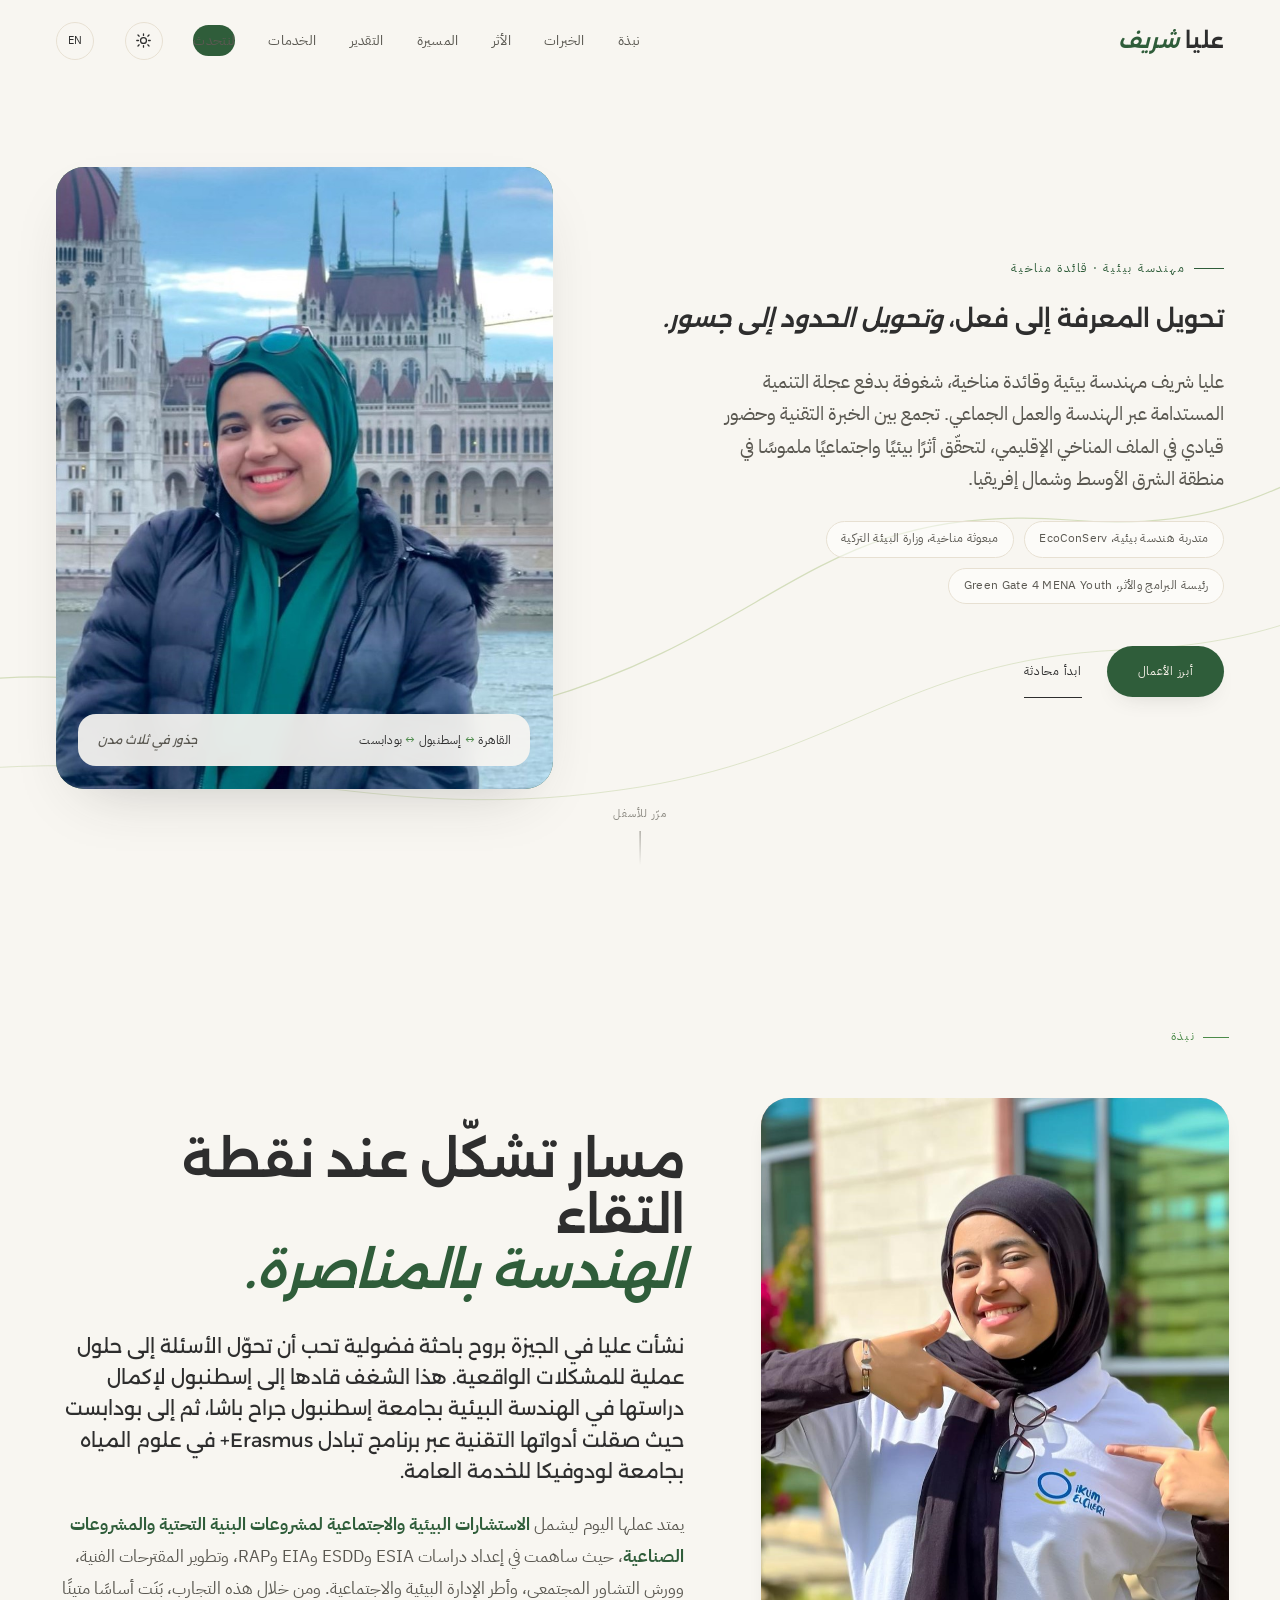
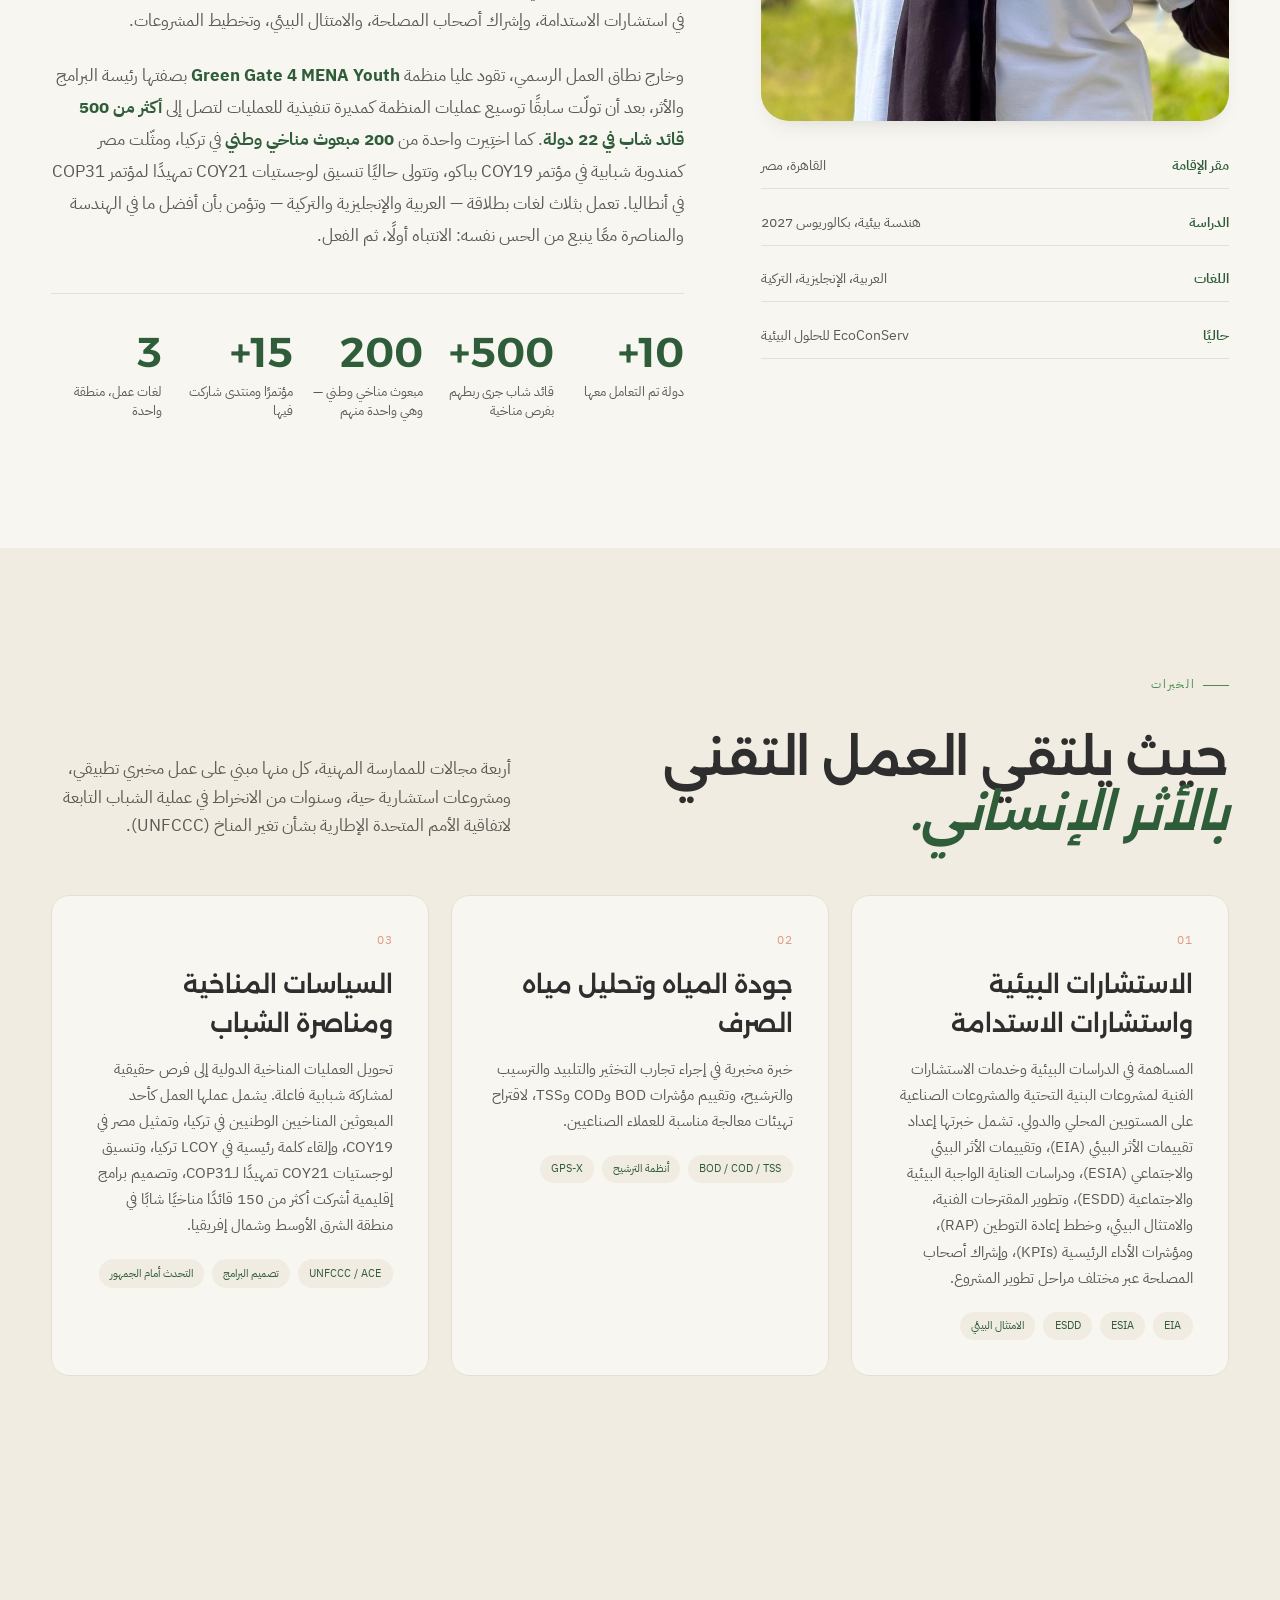
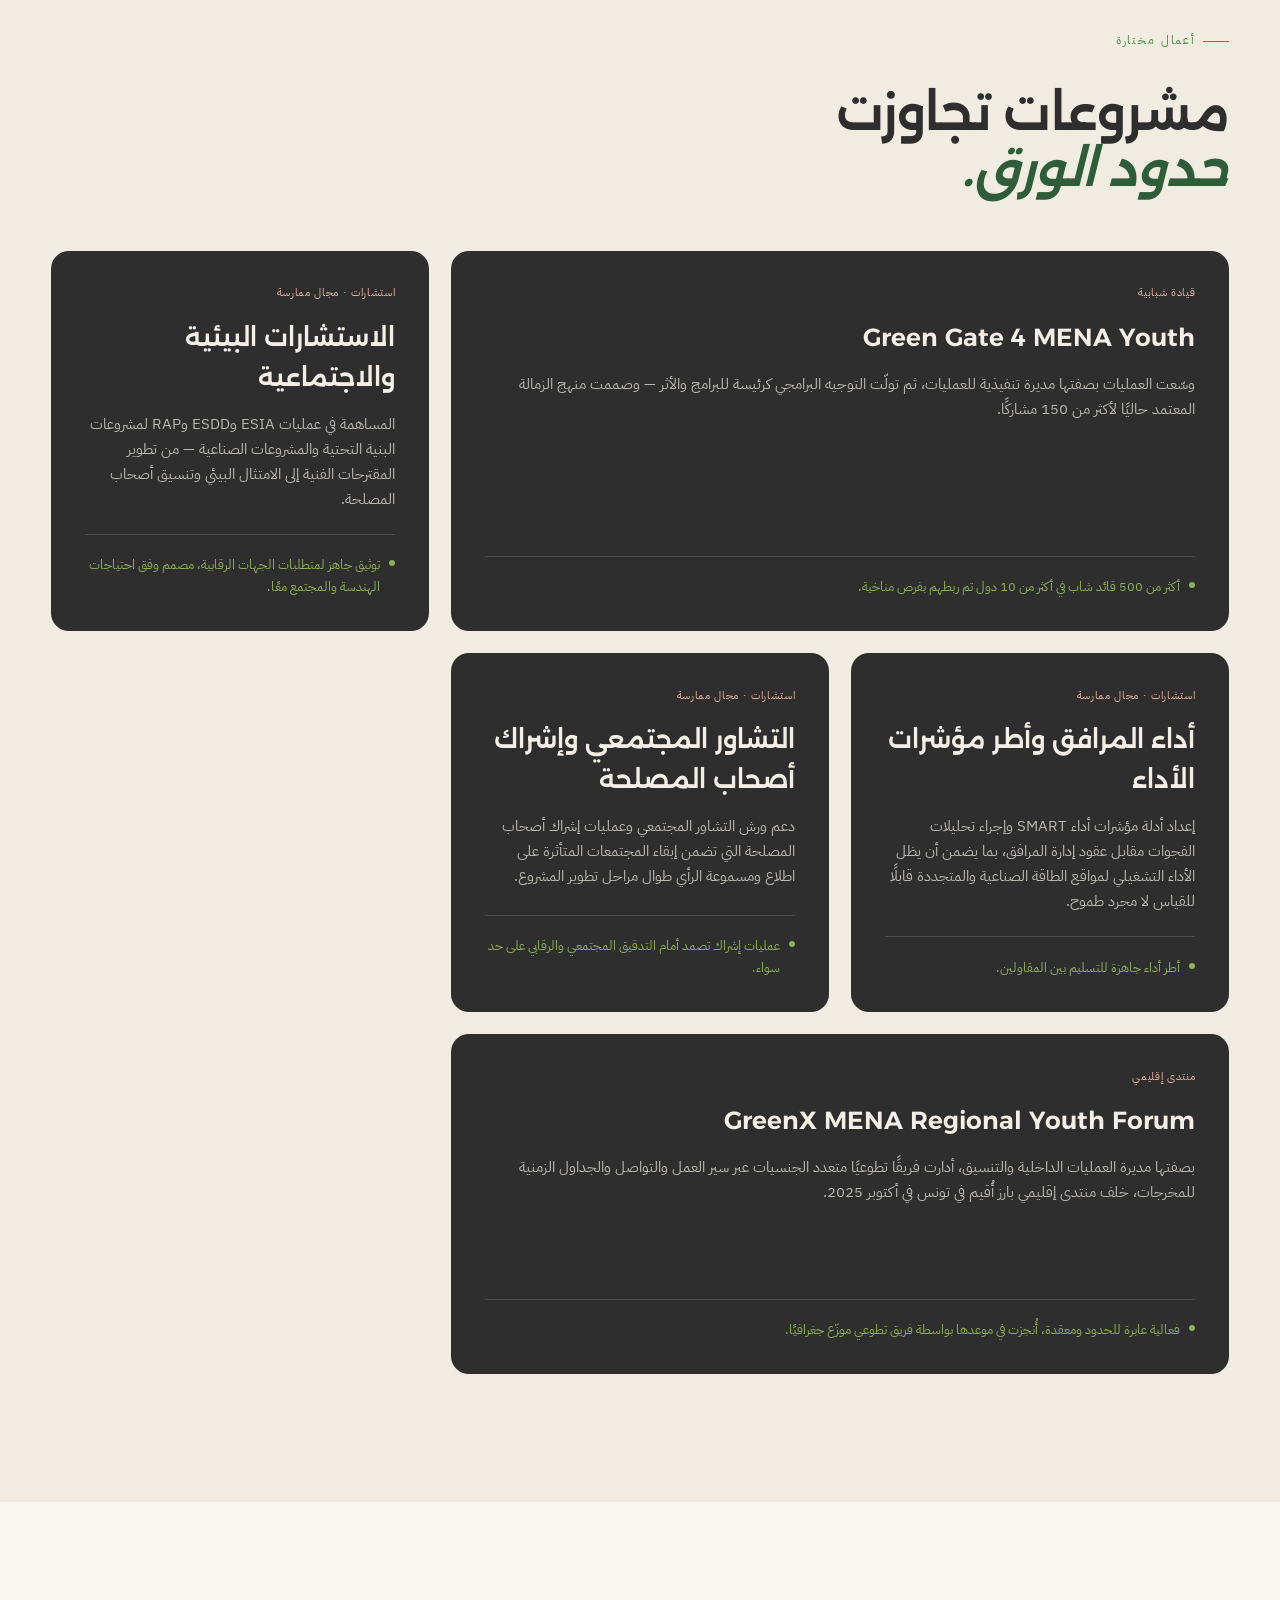
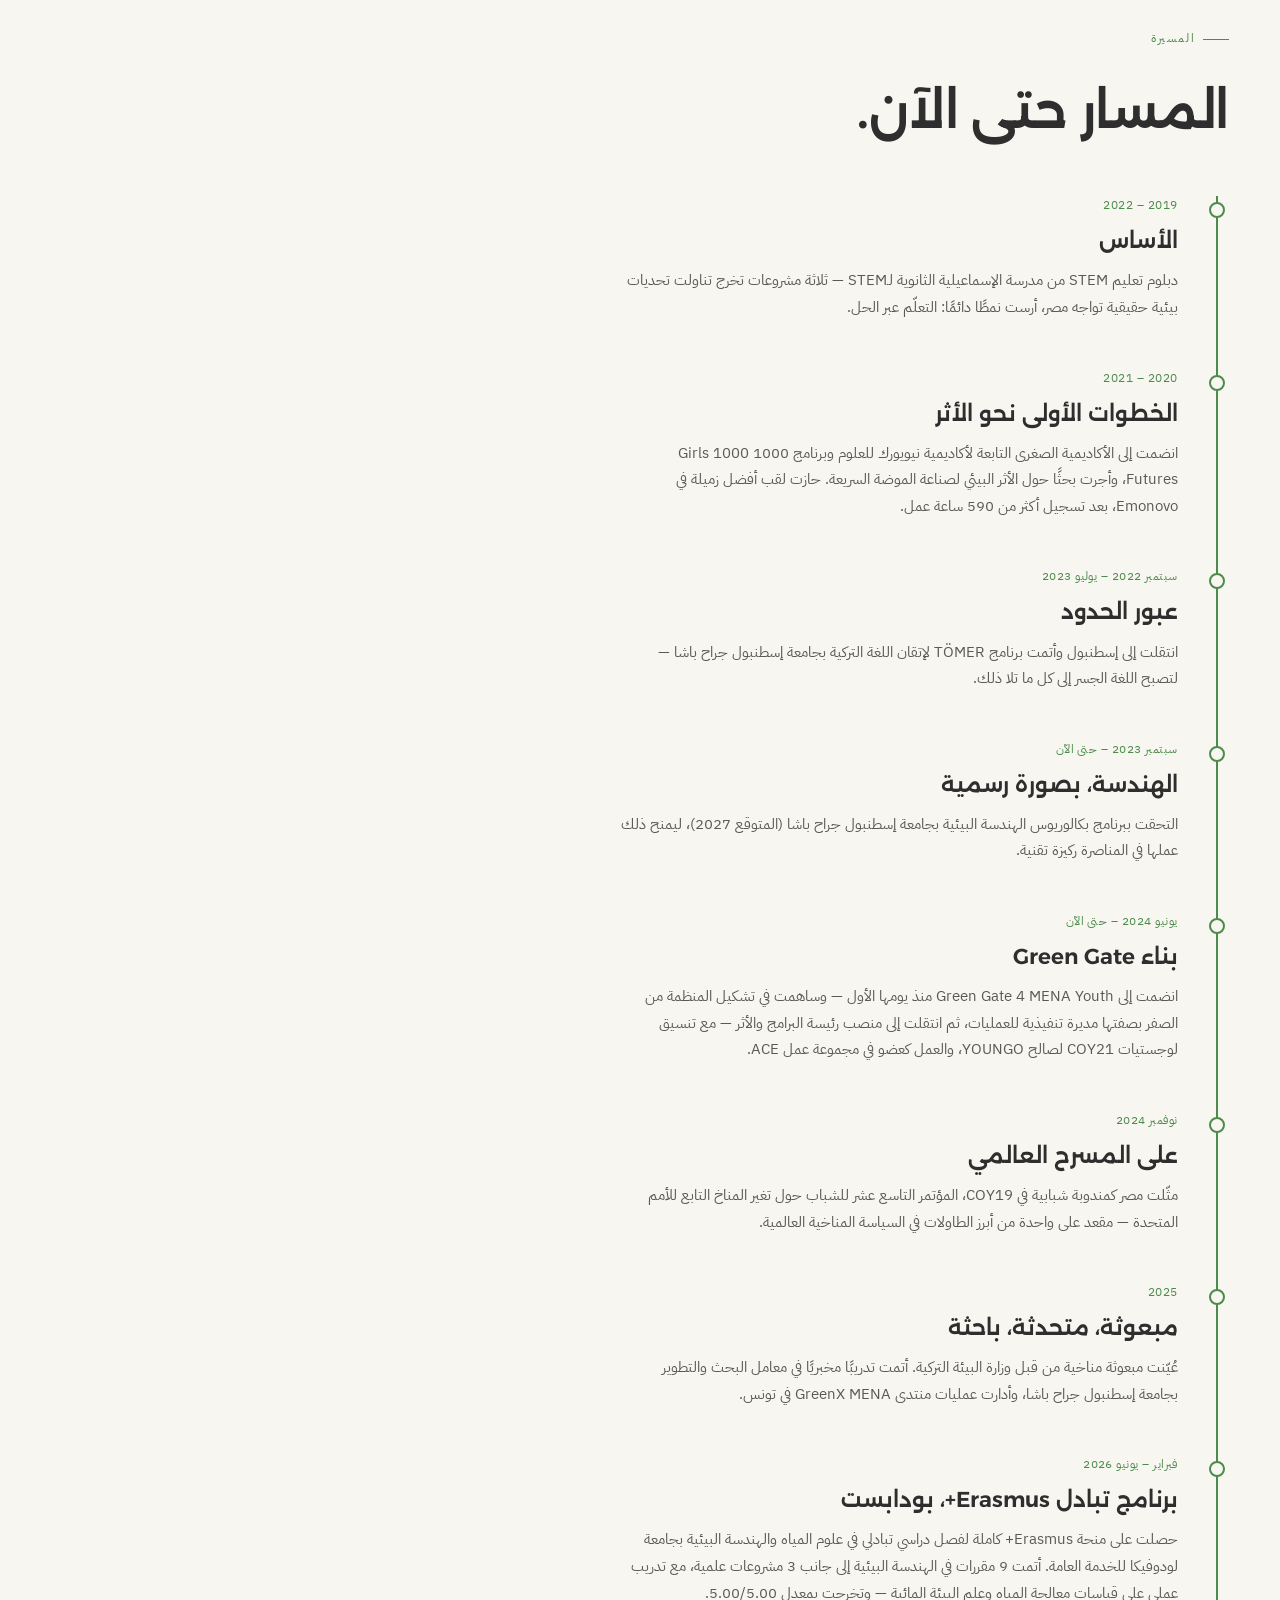
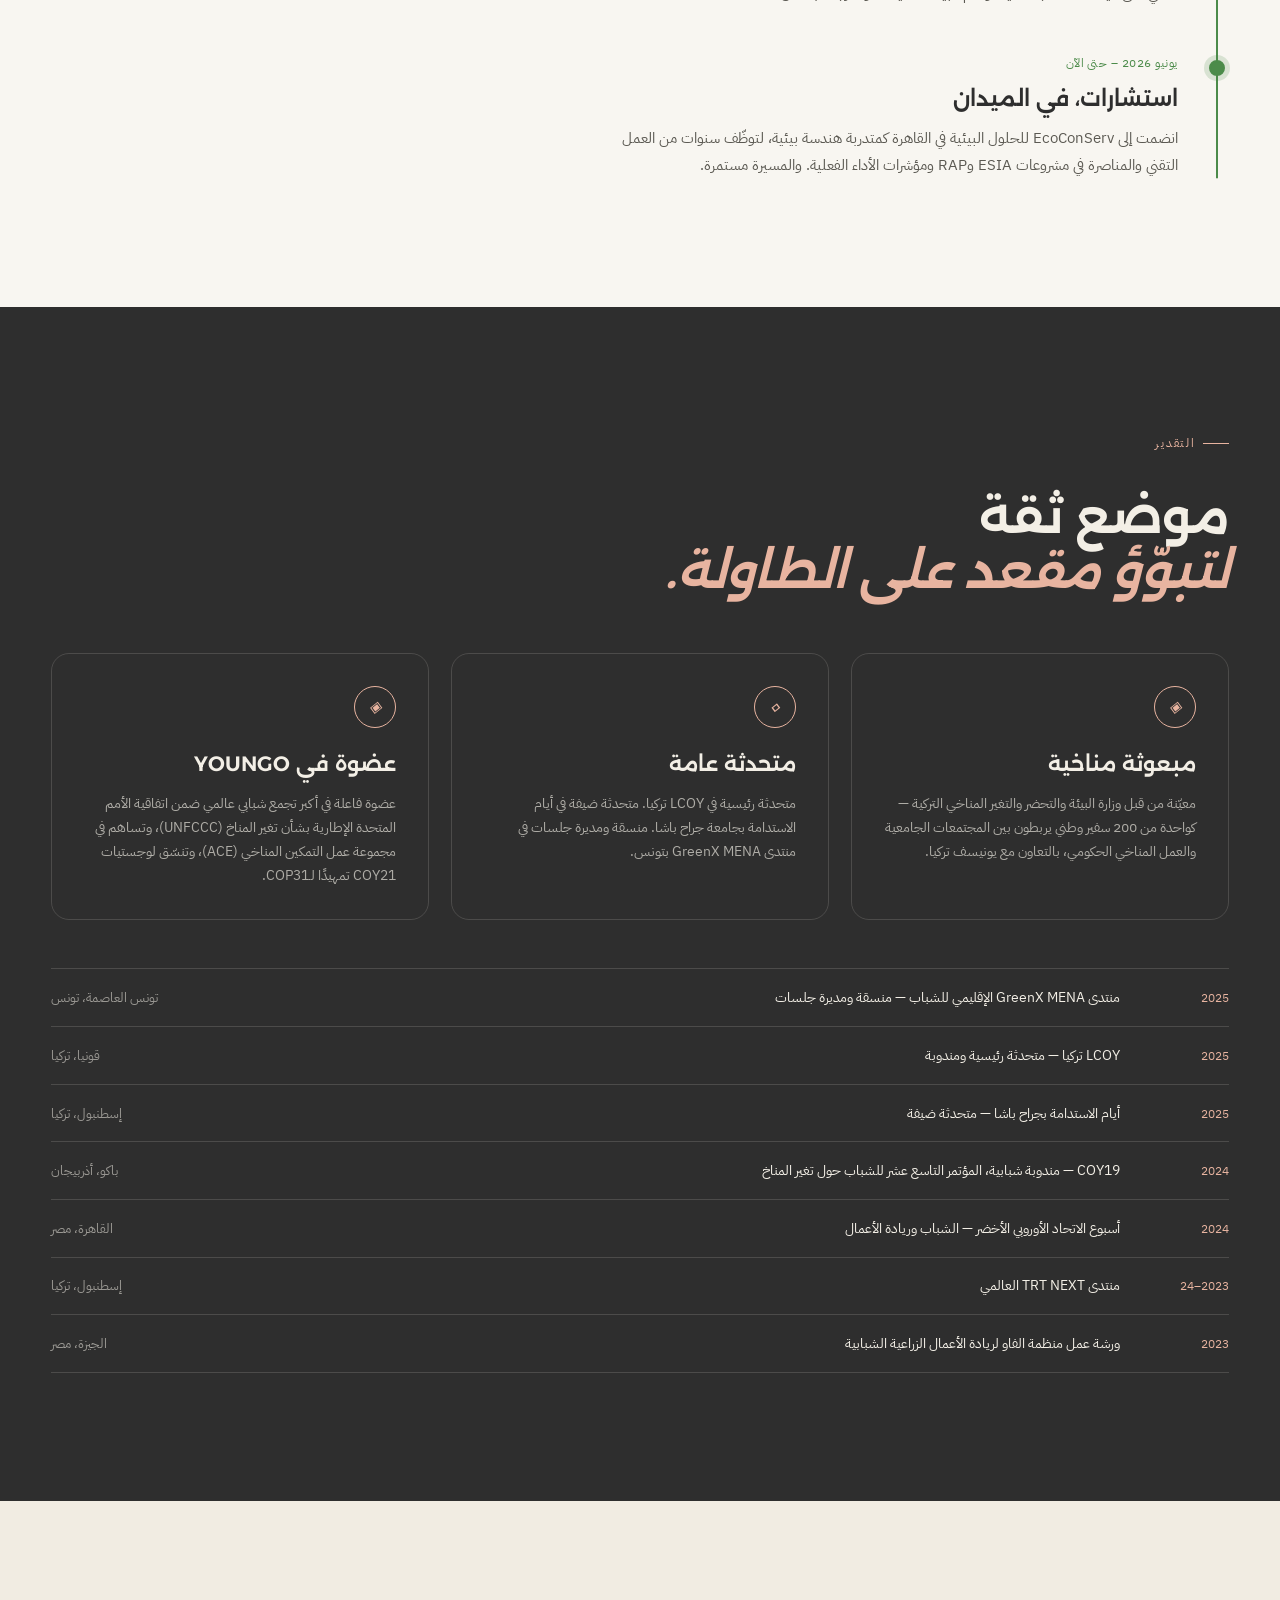
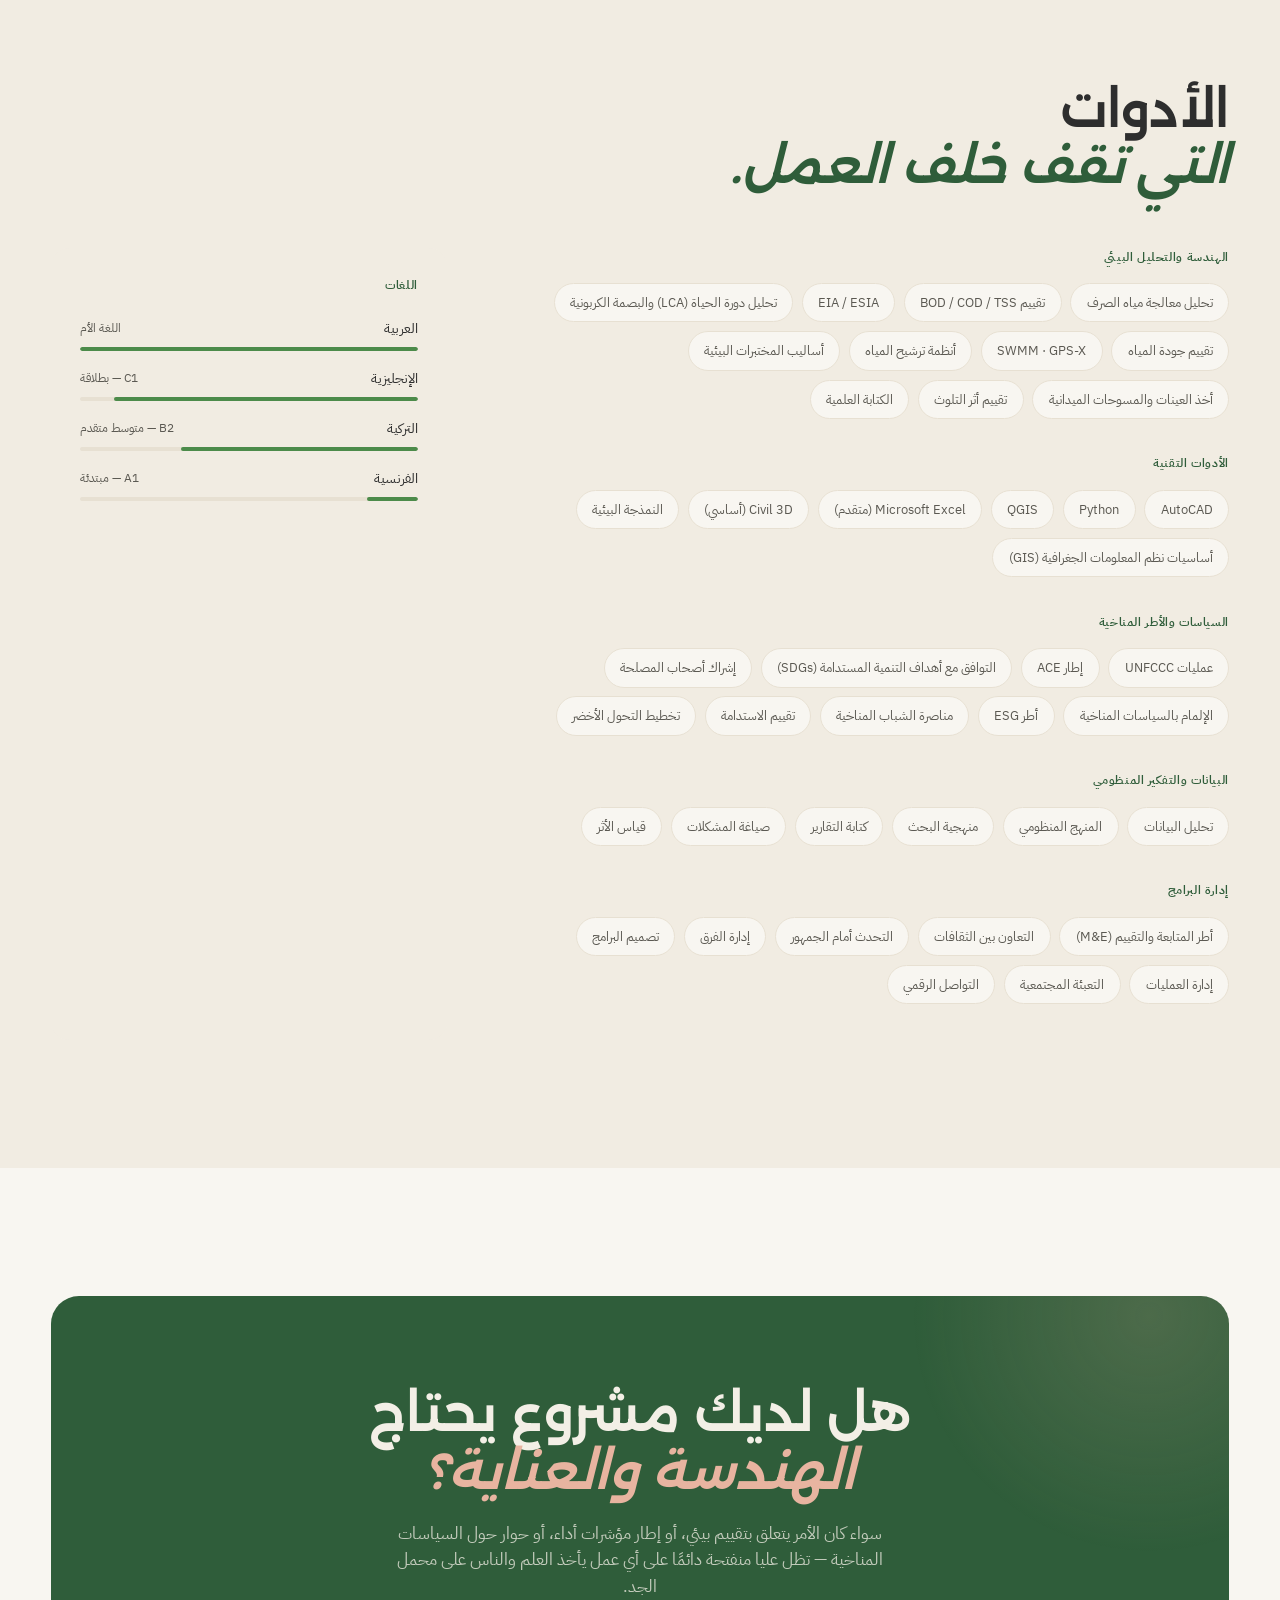
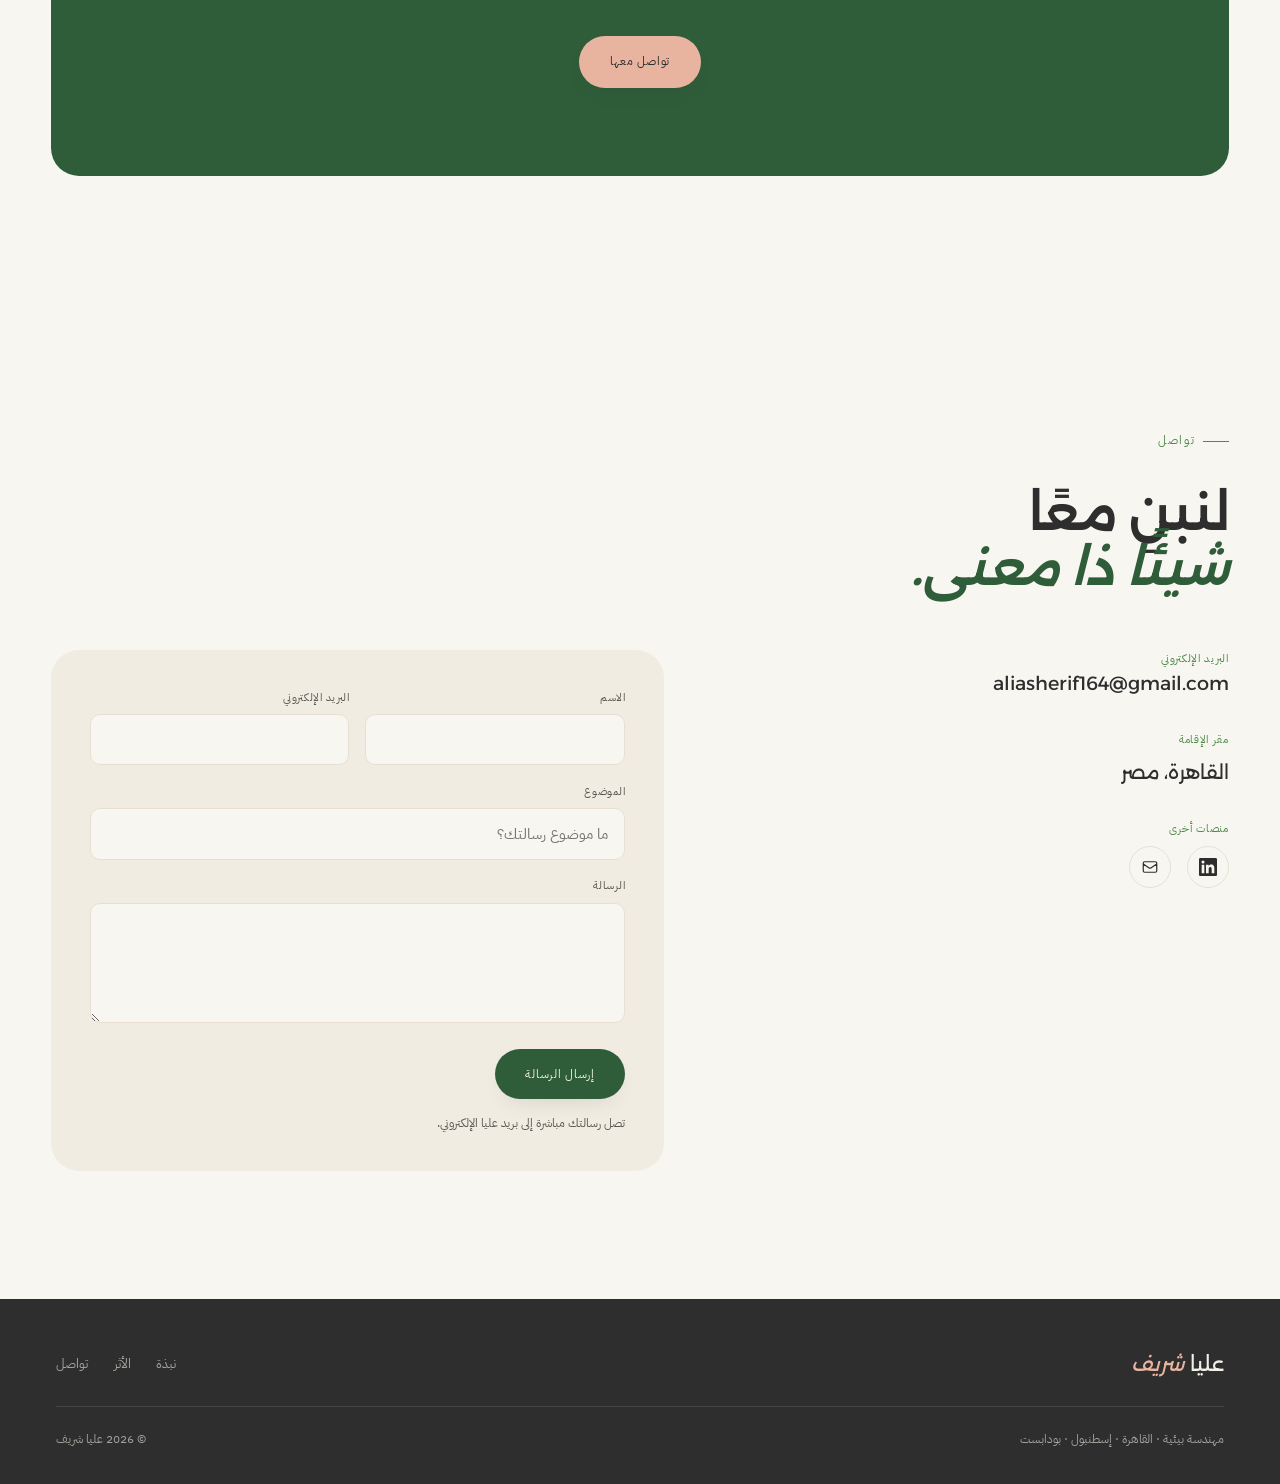
==== commit 7f9ac2ac: "Add files via upload" ====
--- a/index-ar.html
+++ b/index-ar.html
@@ -3,11 +3,11 @@
 <head>
 <meta charset="UTF-8" />
 <meta name="viewport" content="width=device-width, initial-scale=1.0" />
-<title>علياء شريف — مهندسة بيئية وقائدة مناخية</title>
-<meta name="description" content="علياء شريف مهندسة بيئية وممارسة في مجال السياسات المناخية، تعمل في تقييم الأثر البيئي، وتخطيط إعادة التوطين، ومناصرة الشباب المناخية في منطقة الشرق الأوسط وشمال إفريقيا." />
+<title>عليا شريف — مهندسة بيئية وقائدة مناخية</title>
+<meta name="description" content="عليا شريف مهندسة بيئية ومختصة في السياسات المناخية، تعمل على تقييم الأثر البيئي وتخطيط إعادة التوطين ومناصرة الشباب في القضايا المناخية بمنطقة الشرق الأوسط وشمال إفريقيا." />
 <link rel="preconnect" href="https://fonts.googleapis.com" />
 <link rel="preconnect" href="https://fonts.gstatic.com" crossorigin />
-<link href="https://fonts.googleapis.com/css2?family=Amiri:ital,wght@0,400;0,700;1,400&family=Tajawal:wght@300;400;500;700;800&family=Cormorant+Garamond:ital,wght@0,400;0,500;0,600;0,700;1,400;1,500&family=Manrope:wght@300;400;500;600;700&family=Space+Mono:wght@400;700&display=swap" rel="stylesheet" />
+<link href="https://fonts.googleapis.com/css2?family=Alexandria:wght@300;400;500;600;700;800&family=IBM+Plex+Sans+Arabic:wght@300;400;500;600;700&display=swap" rel="stylesheet" />
 <link rel="stylesheet" href="style.css" />
 <script>
   (function(){
@@ -24,7 +24,7 @@
 
 <!-- ══════════════ NAV ══════════════ -->
 <nav id="navbar">
-  <a href="#hero" class="nav-logo">علياء <span>شريف</span></a>
+  <a href="#hero" class="nav-logo">عليا <span>شريف</span></a>
   <div class="nav-right">
     <ul class="nav-links">
       <li><a href="#about">نبذة</a></li>
@@ -76,10 +76,10 @@
         <em>وتحويل الحدود إلى جسور.</em>
       </h1>
       <p class="hero-lede reveal">
-        علياء شريف مهندسة بيئية وقائدة مناخية، شغوفة بدفع عجلة التنمية
-        المستدامة من خلال الهندسة والاستدامة والعمل الجماعي. تجمع بين
-        الخبرة التقنية والقيادة المناخية الإقليمية لتحقيق أثر بيئي
-        واجتماعي ملموس في منطقة الشرق الأوسط وشمال إفريقيا.
+        عليا شريف مهندسة بيئية وقائدة مناخية، شغوفة بدفع عجلة التنمية
+        المستدامة عبر الهندسة والعمل الجماعي. تجمع بين الخبرة التقنية
+        وحضور قيادي في الملف المناخي الإقليمي، لتحقّق أثرًا بيئيًا
+        واجتماعيًا ملموسًا في منطقة الشرق الأوسط وشمال إفريقيا.
       </p>
       <div class="hero-roles reveal">
         <span>متدربة هندسة بيئية، EcoConServ</span>
@@ -93,7 +93,7 @@
     </div>
 
     <div class="hero-photo-wrap reveal">
-      <img src="1.jpeg" alt="صورة شخصية لعلياء شريف" onerror="this.style.display='none'; this.nextElementSibling.style.display='flex';" />
+      <img src="1.jpeg" alt="صورة شخصية لعليا شريف" onerror="this.style.display='none'; this.nextElementSibling.style.display='flex';" />
       <div class="photo-fallback" style="display:none;">صورة شخصية — أضيفي الصورة 1.jpeg إلى هذا المجلد</div>
       <div class="hero-tag-pill">
         <span class="place">القاهرة <span class="arrow">↔</span> إسطنبول <span class="arrow">↔</span> بودابست</span>
@@ -103,7 +103,7 @@
   </div>
 
   <a href="#about" class="scroll-cue">
-    <span>مرري للأسفل</span>
+    <span>مرّر للأسفل</span>
     <span class="line"></span>
   </a>
 </section>
@@ -116,7 +116,7 @@
 
       <div class="about-media reveal">
         <div class="about-portrait">
-          <img src="2.jpeg" alt="علياء شريف في حفل تخرج STEM" onerror="this.parentElement.style.background='linear-gradient(160deg, var(--peach), var(--cream-deep))'; this.remove();" />
+          <img src="2.jpeg" alt="عليا شريف في حفل تخرج STEM" onerror="this.parentElement.style.background='linear-gradient(160deg, var(--peach), var(--cream-deep))'; this.remove();" />
         </div>
         <div class="about-credentials">
           <div class="cred"><b>مقر الإقامة</b><span>القاهرة، مصر</span></div>
@@ -129,11 +129,11 @@
       <div class="about-copy">
         <h2 class="section-title reveal">مسار تشكّل عند نقطة التقاء<br><em>الهندسة بالمناصرة.</em></h2>
         <div style="margin-top:2rem;">
-          <p class="reveal">نشأت علياء في الجيزة، تحمل فضول العالِمة وحس البانية
-            في حل المشكلات الواقعية. هذا الحس قادها إلى إسطنبول، حيث تستكمل
-            دراستها في الهندسة البيئية بجامعة إسطنبول جراح باشا، ثم إلى
-            بودابست، حيث صقلت تكوينها التقني خلال برنامج تبادل Erasmus+
-            في علوم المياه بجامعة لودوفيكا للخدمة العامة.</p>
+          <p class="reveal">نشأت عليا في الجيزة بروح باحثة فضولية تحب أن تحوّل
+            الأسئلة إلى حلول عملية للمشكلات الواقعية. هذا الشغف قادها إلى
+            إسطنبول لإكمال دراستها في الهندسة البيئية بجامعة إسطنبول جراح
+            باشا، ثم إلى بودابست حيث صقلت أدواتها التقنية عبر برنامج تبادل
+            Erasmus+ في علوم المياه بجامعة لودوفيكا للخدمة العامة.</p>
 
           <p class="reveal">يمتد عملها اليوم ليشمل <strong>الاستشارات البيئية
             والاجتماعية لمشروعات البنية التحتية والمشروعات الصناعية</strong>،
@@ -143,26 +143,26 @@
             استشارات الاستدامة، وإشراك أصحاب المصلحة، والامتثال البيئي،
             وتخطيط المشروعات.</p>
 
-          <p class="reveal">وخارج نطاق العمل الرسمي، تقود علياء منظمة
+          <p class="reveal">وخارج نطاق العمل الرسمي، تقود عليا منظمة
             <strong>Green Gate 4 MENA Youth</strong> بصفتها رئيسة البرامج
             والأثر، بعد أن تولّت سابقًا توسيع عمليات المنظمة كمديرة تنفيذية
             للعمليات لتصل إلى <strong>أكثر من 500 قائد شاب في 22 دولة</strong>.
             كما اختِيرت واحدة من <strong>200 مبعوث مناخي وطني</strong> في
             تركيا، ومثّلت مصر كمندوبة شبابية في مؤتمر COY19 بباكو، وتتولى
             حاليًا تنسيق لوجستيات COY21 تمهيدًا لمؤتمر COP31 في أنطاليا.
-            تجيد العمل بثلاث لغات: العربية والإنجليزية والتركية، وتؤمن بأن
-            أوضح صور الهندسة وأوضح صور المناصرة تنبعان من الحس ذاته:
+            تعمل بثلاث لغات بطلاقة — العربية والإنجليزية والتركية — وتؤمن
+            بأن أفضل ما في الهندسة والمناصرة معًا ينبع من الحس نفسه:
             الانتباه أولًا، ثم الفعل.</p>
         </div>
 
         <div class="stat-row">
           <div class="stat-cell reveal">
             <div class="stat-num">10+</div>
-            <div class="stat-label">دولة تم التفاعل معها</div>
+            <div class="stat-label">دولة تم التعامل معها</div>
           </div>
           <div class="stat-cell reveal">
             <div class="stat-num">500+</div>
-            <div class="stat-label">قائد شاب تم ربطه بفرص</div>
+            <div class="stat-label">قائد شاب جرى ربطهم بفرص مناخية</div>
           </div>
           <div class="stat-cell reveal">
             <div class="stat-num">200</div>
@@ -170,7 +170,7 @@
           </div>
           <div class="stat-cell reveal">
             <div class="stat-num">15+</div>
-            <div class="stat-label">مؤتمرًا ومنتدى تمت المشاركة فيها</div>
+            <div class="stat-label">مؤتمرًا ومنتدى شاركت فيها</div>
           </div>
           <div class="stat-cell reveal">
             <div class="stat-num">3</div>
@@ -574,7 +574,7 @@
     <div class="cta-band reveal">
       <h2>هل لديك مشروع يحتاج<br><em>الهندسة والعناية؟</em></h2>
       <p>سواء كان الأمر يتعلق بتقييم بيئي، أو إطار مؤشرات أداء، أو حوار
-        حول السياسات المناخية — تظل علياء منفتحة دائمًا على أي عمل يأخذ
+        حول السياسات المناخية — تظل عليا منفتحة دائمًا على أي عمل يأخذ
         العلم والناس على محمل الجد.</p>
       <a href="#contact" class="btn btn-primary">تواصل معها</a>
     </div>
@@ -634,7 +634,7 @@
           <textarea id="fmessage" name="message" required></textarea>
         </div>
         <button type="submit" class="btn btn-primary">إرسال الرسالة</button>
-        <p class="form-note">تصل رسالتك مباشرة إلى بريد علياء الإلكتروني.</p>
+        <p class="form-note">تصل رسالتك مباشرة إلى بريد عليا الإلكتروني.</p>
         <p class="form-submit-msg" id="formMsg">شكرًا لك — تم إرسال رسالتك.</p>
       </form>
     </div>
@@ -644,7 +644,7 @@
 <!-- ══════════════ FOOTER ══════════════ -->
 <footer>
   <div class="footer-inner">
-    <div class="footer-brand">علياء <span>شريف</span></div>
+    <div class="footer-brand">عليا <span>شريف</span></div>
     <div class="footer-links">
       <a href="#about">نبذة</a>
       <a href="#impact">الأثر</a>
@@ -653,7 +653,7 @@
   </div>
   <div class="footer-bottom">
     <span>مهندسة بيئية · القاهرة · إسطنبول · بودابست</span>
-    <span>© 2026 علياء شريف</span>
+    <span>© 2026 عليا شريف</span>
   </div>
 </footer>
 
--- a/style.css
+++ b/style.css
@@ -73,9 +73,9 @@
    ARABIC / RTL SUPPORT
 ============================================================ */
 html[lang="ar"]{
-  --font-display: 'Amiri', serif;
-  --font-body: 'Tajawal', sans-serif;
-  --font-mono: 'Tajawal', sans-serif;
+  --font-display: 'Alexandria', sans-serif;
+  --font-body: 'IBM Plex Sans Arabic', sans-serif;
+  --font-mono: 'IBM Plex Sans Arabic', sans-serif;
   direction: rtl;
 }
 html[lang="ar"] body{ direction: rtl; }
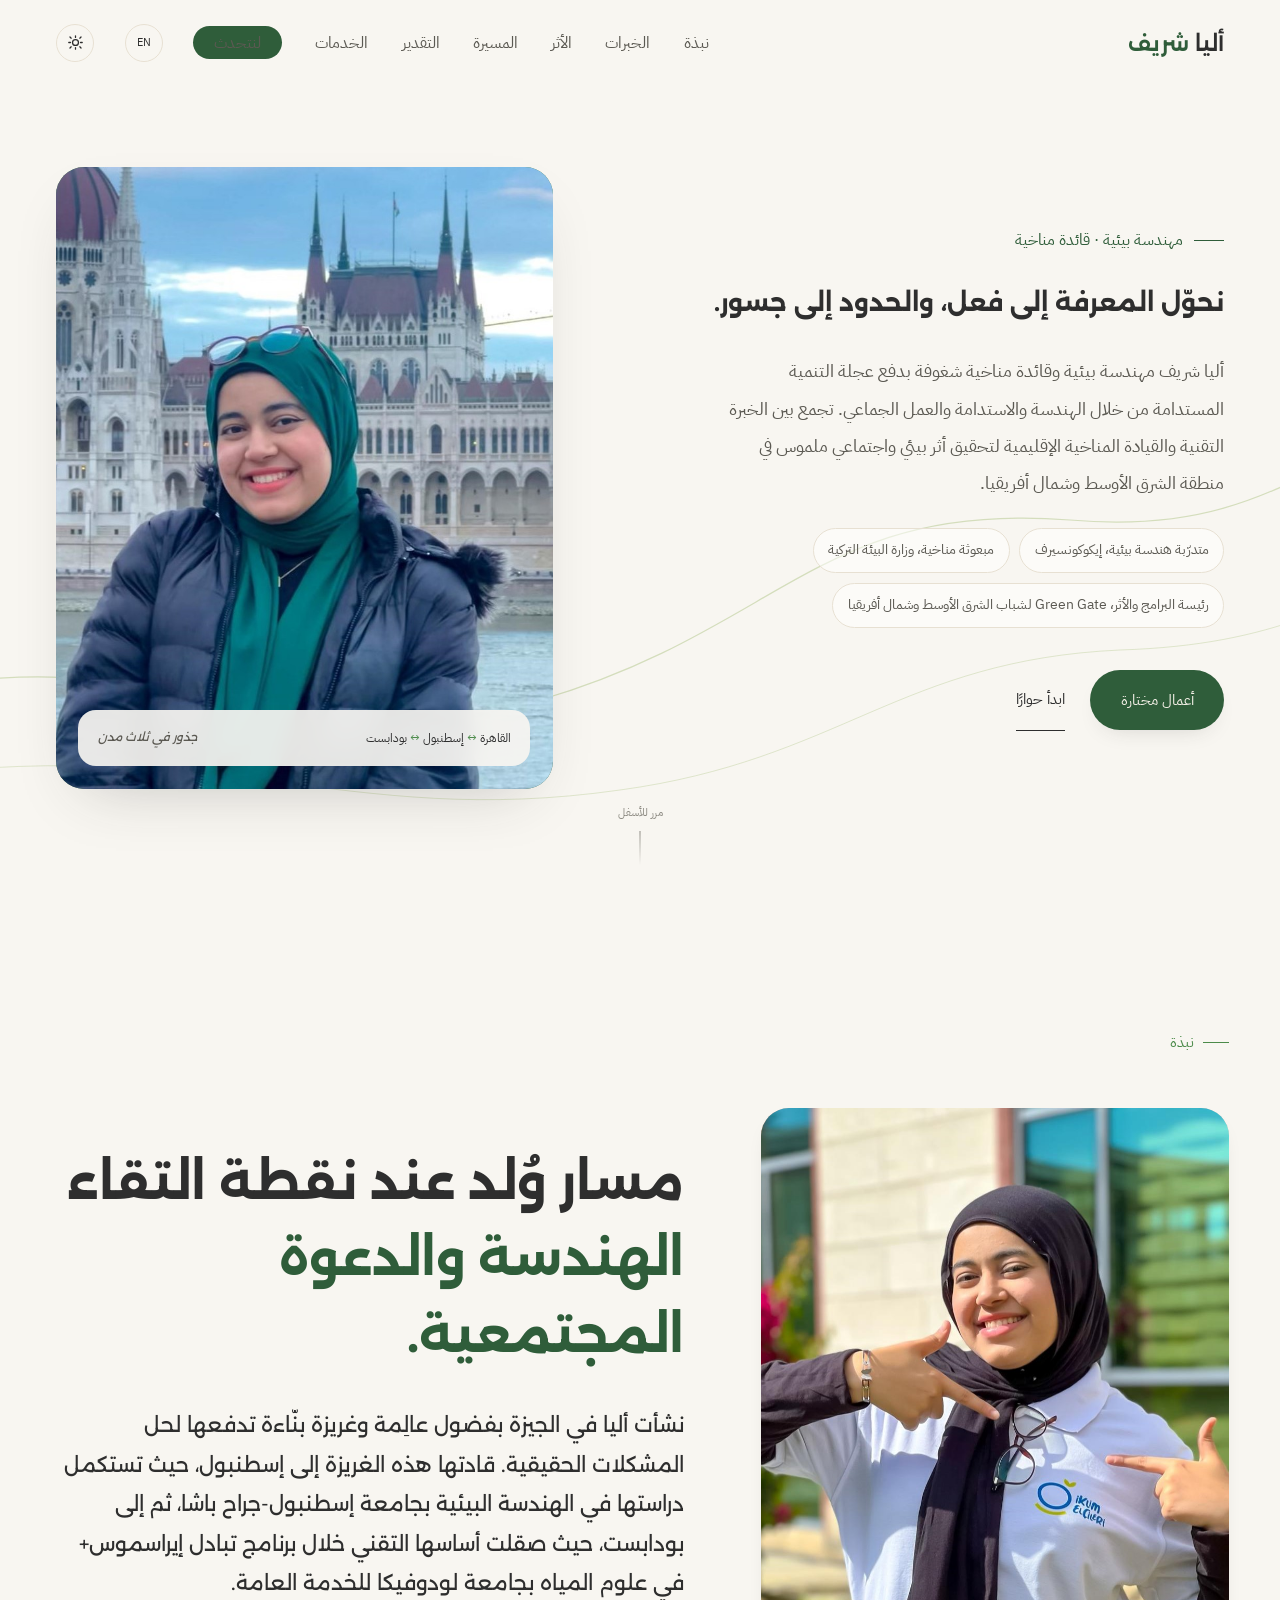
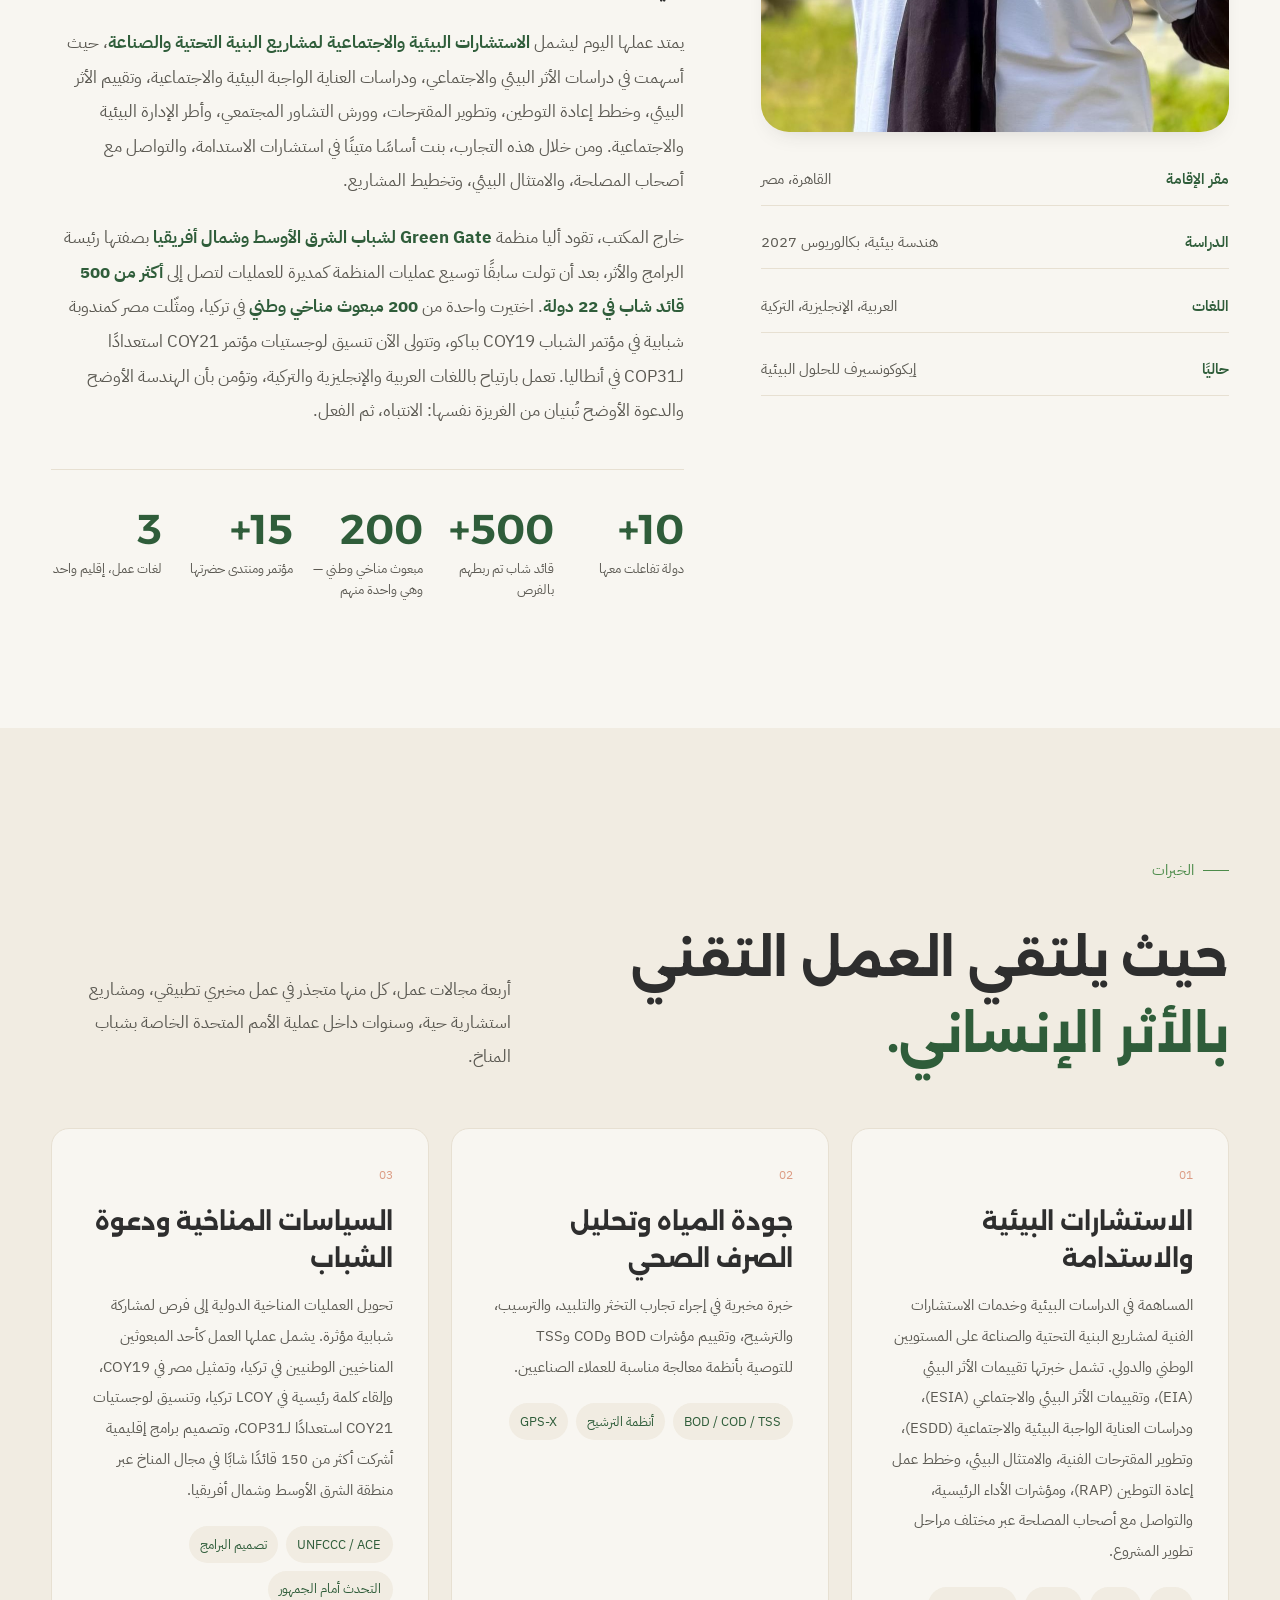
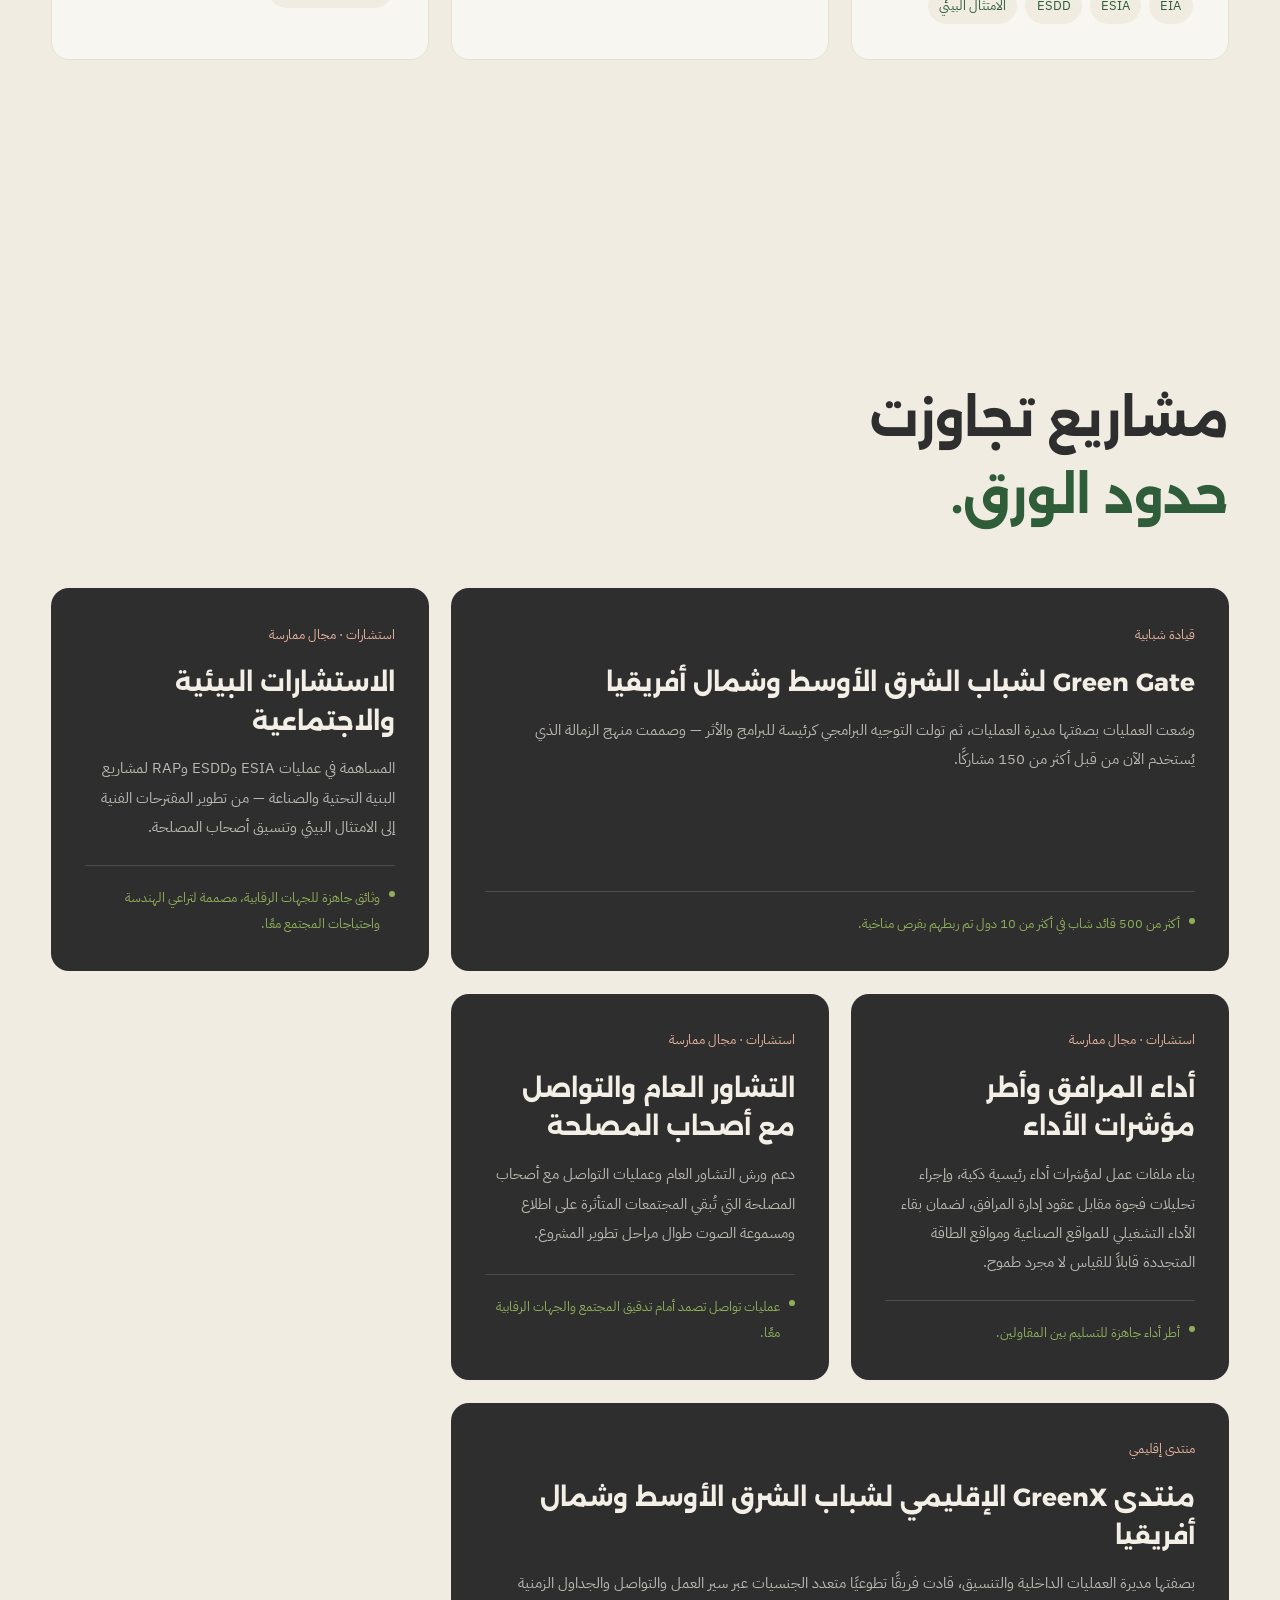
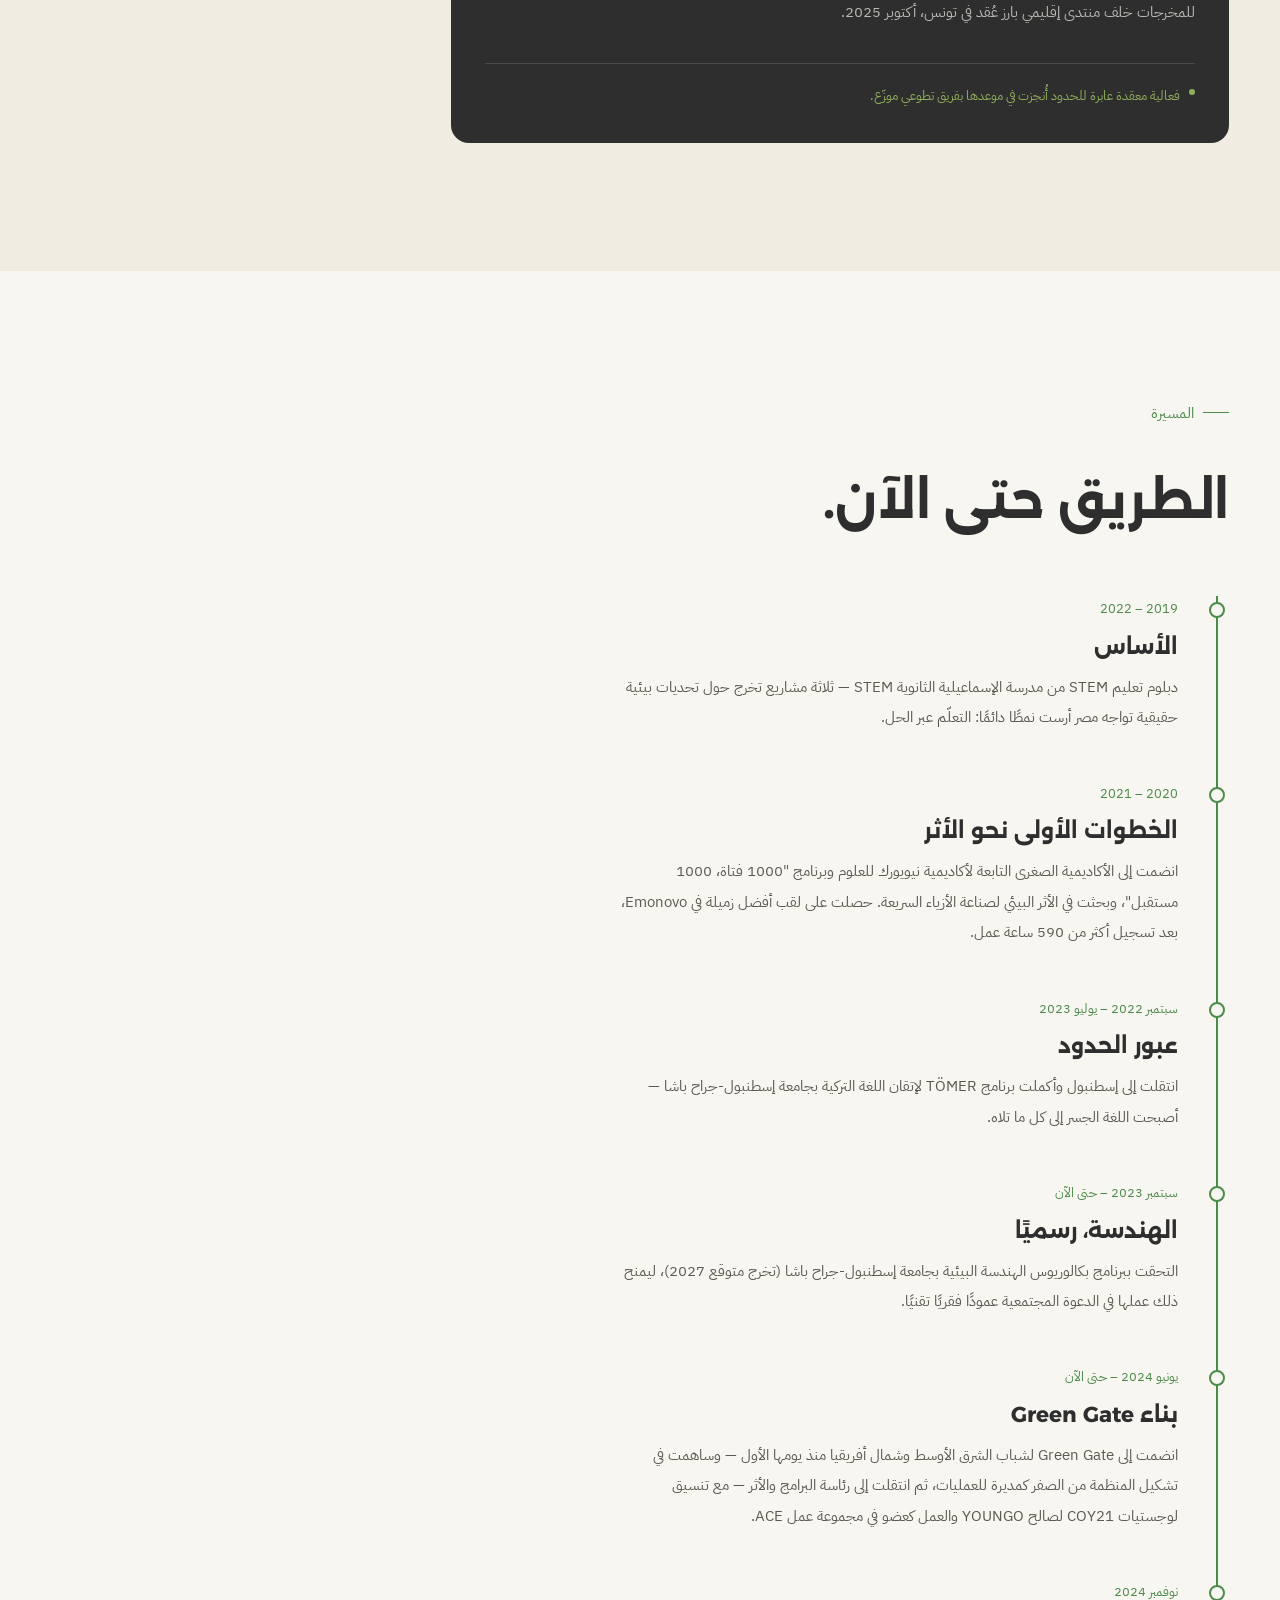
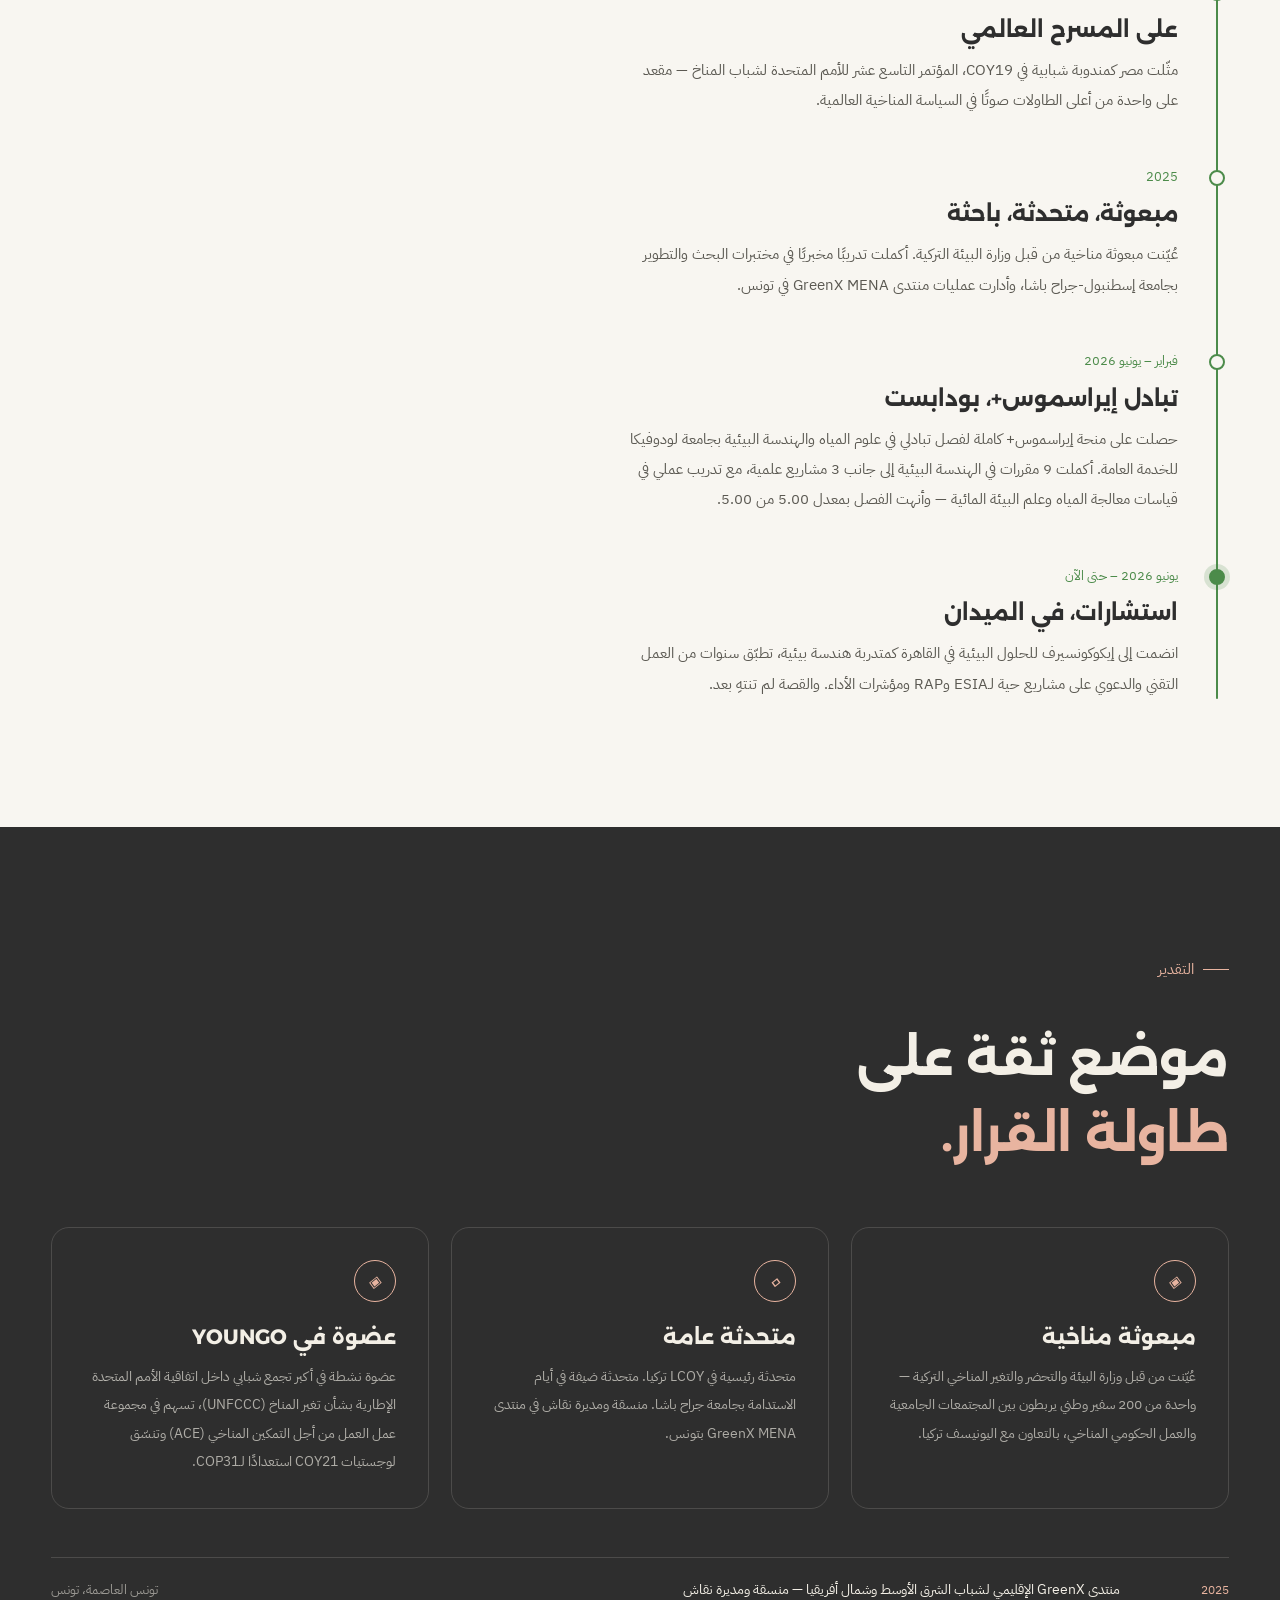
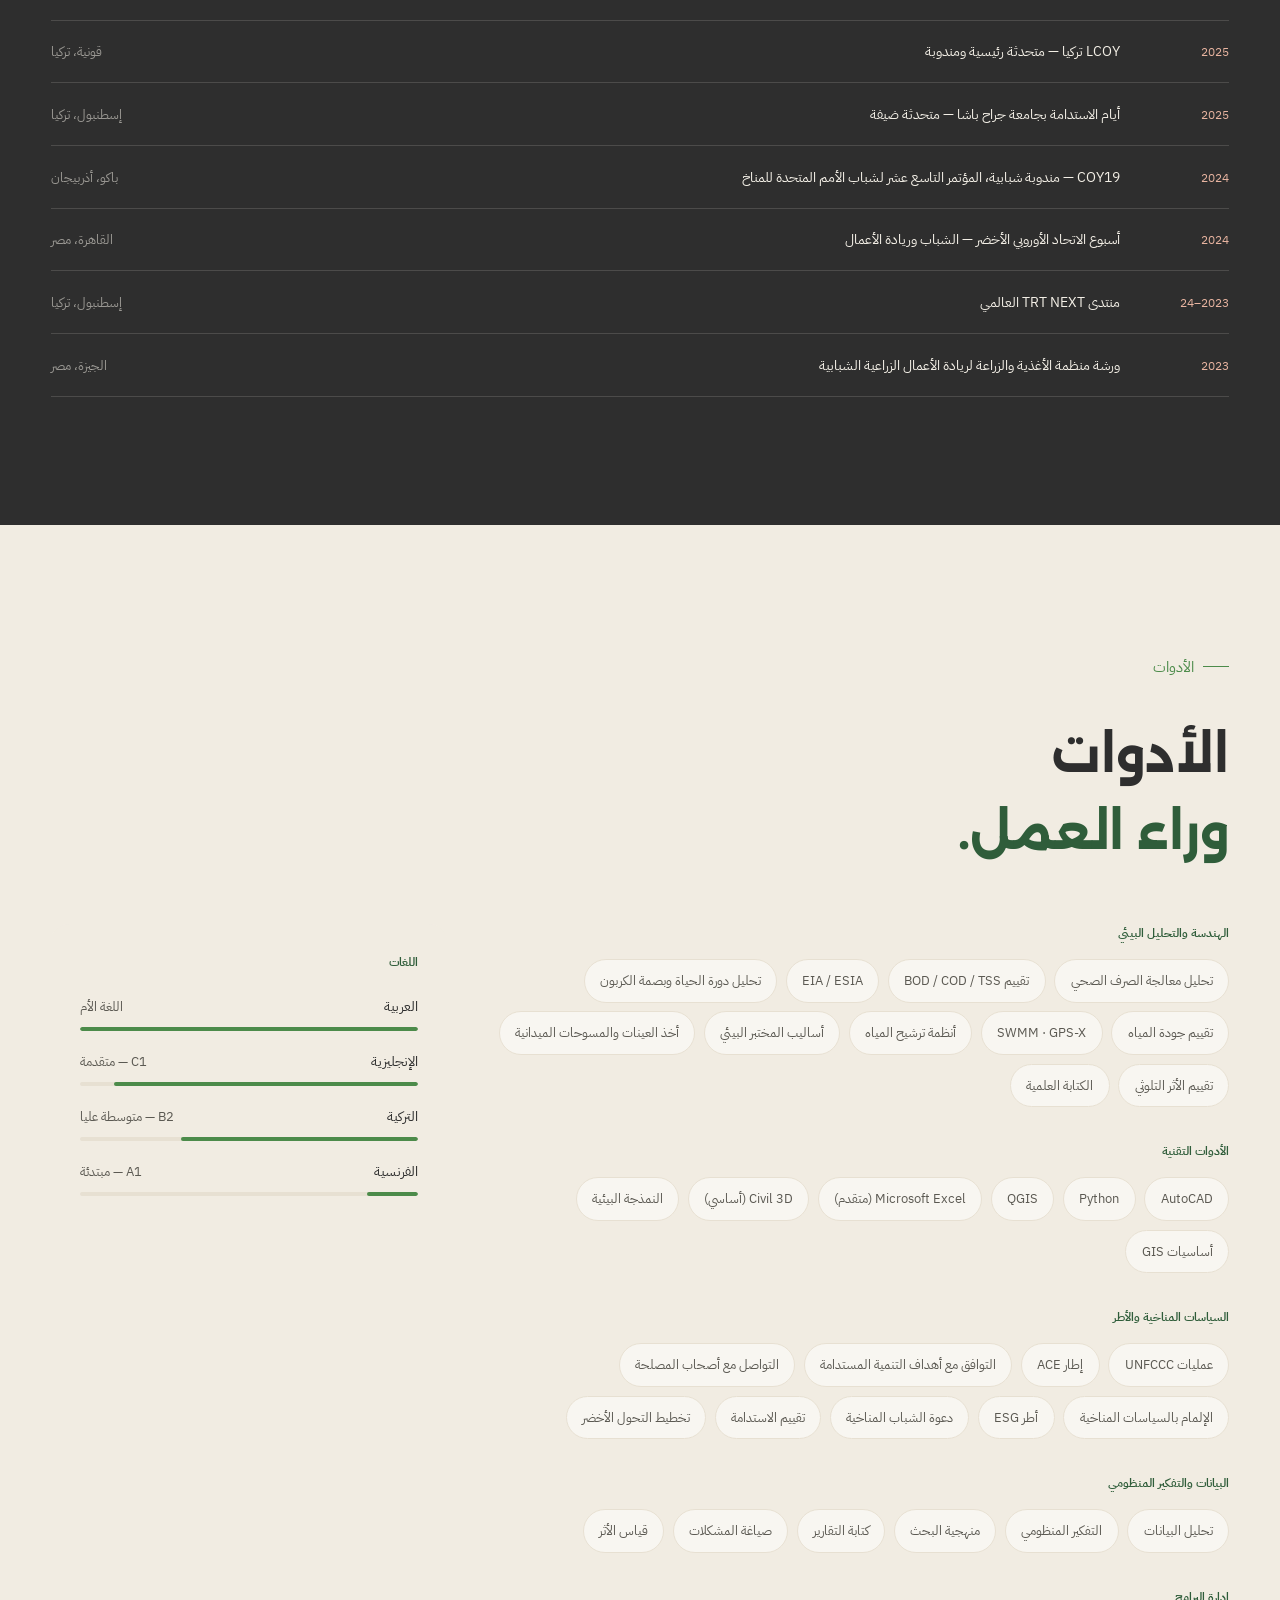
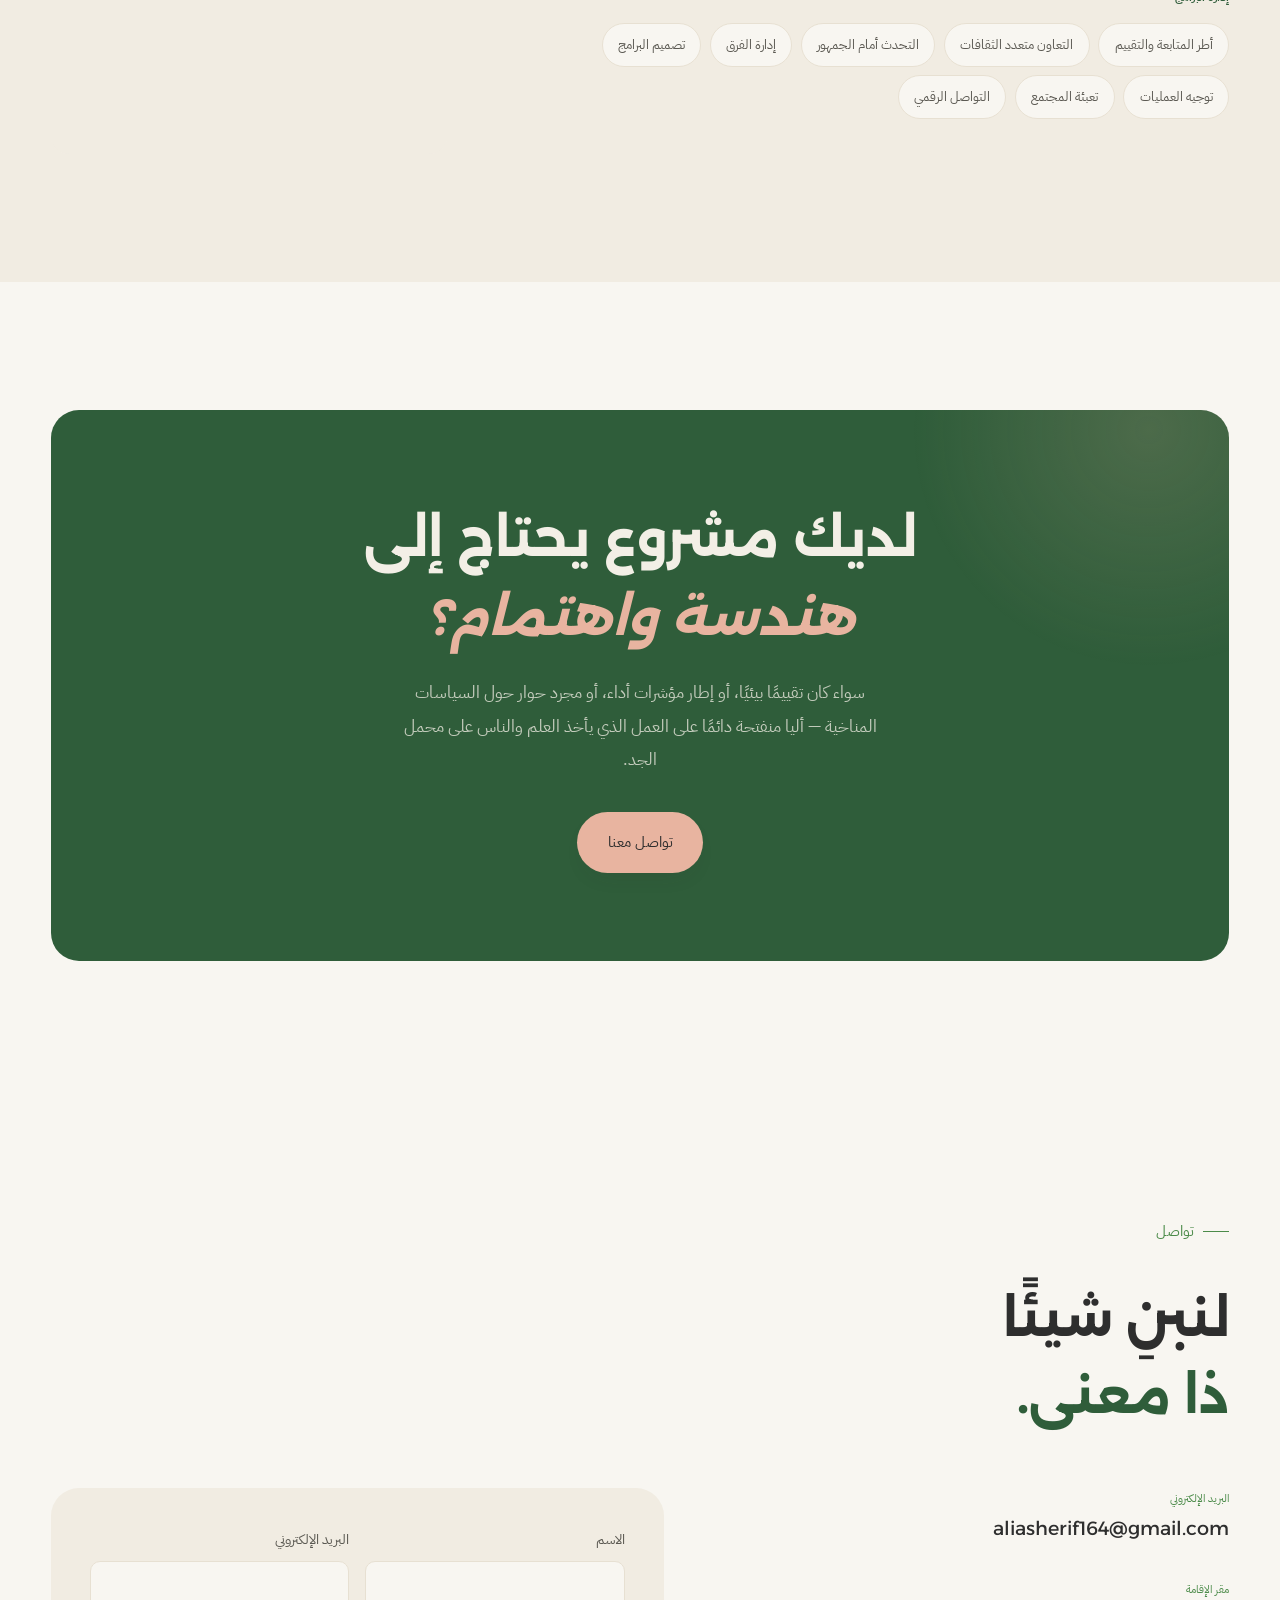
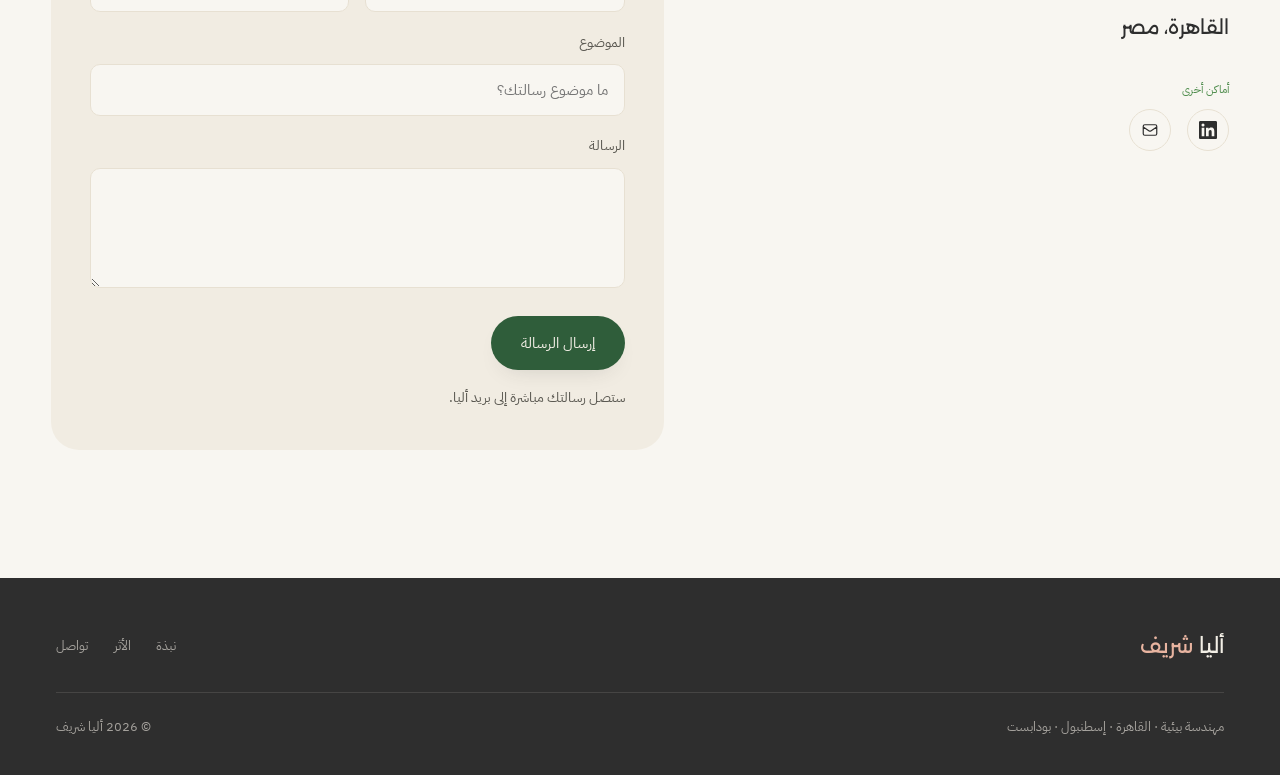
==== commit 33698072: "Add files via upload" ====
--- a/index-ar.html
+++ b/index-ar.html
@@ -3,11 +3,11 @@
 <head>
 <meta charset="UTF-8" />
 <meta name="viewport" content="width=device-width, initial-scale=1.0" />
-<title>عليا شريف — مهندسة بيئية وقائدة مناخية</title>
-<meta name="description" content="عليا شريف مهندسة بيئية ومختصة في السياسات المناخية، تعمل على تقييم الأثر البيئي وتخطيط إعادة التوطين ومناصرة الشباب في القضايا المناخية بمنطقة الشرق الأوسط وشمال إفريقيا." />
+<title>أليا شريف — مهندسة بيئية وقائدة مناخية</title>
+<meta name="description" content="أليا شريف مهندسة بيئية وممارسة في السياسات المناخية، تعمل في مجالات تقييم الأثر البيئي، وتخطيط إعادة التوطين، ودعوة الشباب المناخية في منطقة الشرق الأوسط وشمال أفريقيا." />
 <link rel="preconnect" href="https://fonts.googleapis.com" />
 <link rel="preconnect" href="https://fonts.gstatic.com" crossorigin />
-<link href="https://fonts.googleapis.com/css2?family=Alexandria:wght@300;400;500;600;700;800&family=IBM+Plex+Sans+Arabic:wght@300;400;500;600;700&display=swap" rel="stylesheet" />
+<link href="https://fonts.googleapis.com/css2?family=Cormorant+Garamond:ital,wght@0,400;0,500;0,600;0,700;1,400;1,500&family=Manrope:wght@300;400;500;600;700&family=Space+Mono:wght@400;700&family=Alexandria:wght@400;500;600;700&family=IBM+Plex+Sans+Arabic:wght@300;400;500;600;700&display=swap" rel="stylesheet" />
 <link rel="stylesheet" href="style.css" />
 <script>
   (function(){
@@ -24,7 +24,7 @@
 
 <!-- ══════════════ NAV ══════════════ -->
 <nav id="navbar">
-  <a href="#hero" class="nav-logo">عليا <span>شريف</span></a>
+  <a href="#hero" class="nav-logo">أليا <span>شريف</span></a>
   <div class="nav-right">
     <ul class="nav-links">
       <li><a href="#about">نبذة</a></li>
@@ -35,12 +35,12 @@
       <li><a href="services-ar.html">الخدمات</a></li>
       <li><a href="#contact" class="nav-cta">لنتحدث</a></li>
     </ul>
-    <button class="theme-toggle" id="themeToggle" type="button" aria-label="تبديل الوضع الداكن">
+    <a href="index.html" class="lang-toggle" aria-label="Switch to English">EN</a>
+    <button class="theme-toggle" id="themeToggle" type="button" aria-label="Toggle dark mode">
       <svg class="icon-sun" viewBox="0 0 24 24" fill="none" stroke="currentColor" stroke-width="1.8" stroke-linecap="round"><circle cx="12" cy="12" r="4.2"/><path d="M12 2.5v2.4M12 19.1v2.4M4.2 4.2l1.7 1.7M18.1 18.1l1.7 1.7M2.5 12h2.4M19.1 12h2.4M4.2 19.8l1.7-1.7M18.1 5.9l1.7-1.7"/></svg>
       <svg class="icon-moon" viewBox="0 0 24 24" fill="currentColor"><path d="M20.6 15.1a8.7 8.7 0 01-10.7-10.7 9 9 0 1010.7 10.7z"/></svg>
     </button>
-    <a href="index.html" class="lang-toggle" aria-label="Switch to English">EN</a>
-    <button class="nav-toggle" aria-label="فتح القائمة" aria-expanded="false">
+    <button class="nav-toggle" aria-label="Open menu" aria-expanded="false">
       <span></span><span></span>
     </button>
   </div>
@@ -55,6 +55,7 @@
     <li><a href="#recognition" onclick="closeMobile()">التقدير</a></li>
     <li><a href="services-ar.html" onclick="closeMobile()">الخدمات</a></li>
     <li><a href="#contact" onclick="closeMobile()">تواصل</a></li>
+    <li><a href="index.html">English</a></li>
   </ul>
 </div>
 
@@ -72,29 +73,29 @@
   <div class="hero-grid">
     <div class="hero-copy">
       <p class="hero-eyebrow reveal">مهندسة بيئية · قائدة مناخية</p>
-      <h1 class="reveal">تحويل المعرفة إلى فعل،
-        <em>وتحويل الحدود إلى جسور.</em>
+      <h1 class="reveal">نحوّل المعرفة إلى فعل،
+        <em>والحدود إلى جسور.</em>
       </h1>
       <p class="hero-lede reveal">
-        عليا شريف مهندسة بيئية وقائدة مناخية، شغوفة بدفع عجلة التنمية
-        المستدامة عبر الهندسة والعمل الجماعي. تجمع بين الخبرة التقنية
-        وحضور قيادي في الملف المناخي الإقليمي، لتحقّق أثرًا بيئيًا
-        واجتماعيًا ملموسًا في منطقة الشرق الأوسط وشمال إفريقيا.
+        أليا شريف مهندسة بيئية وقائدة مناخية شغوفة بدفع عجلة التنمية
+        المستدامة من خلال الهندسة والاستدامة والعمل الجماعي. تجمع بين
+        الخبرة التقنية والقيادة المناخية الإقليمية لتحقيق أثر بيئي
+        واجتماعي ملموس في منطقة الشرق الأوسط وشمال أفريقيا.
       </p>
       <div class="hero-roles reveal">
-        <span>متدربة هندسة بيئية، EcoConServ</span>
+        <span>متدرّبة هندسة بيئية، إيكوكونسيرف</span>
         <span>مبعوثة مناخية، وزارة البيئة التركية</span>
-        <span>رئيسة البرامج والأثر، Green Gate 4 MENA Youth</span>
+        <span>رئيسة البرامج والأثر، Green Gate لشباب الشرق الأوسط وشمال أفريقيا</span>
       </div>
       <div class="hero-actions reveal">
-        <a href="#impact" class="btn btn-primary">أبرز الأعمال</a>
-        <a href="#contact" class="btn btn-ghost">ابدأ محادثة</a>
+        <a href="#impact" class="btn btn-primary">أعمال مختارة</a>
+        <a href="#contact" class="btn btn-ghost">ابدأ حوارًا</a>
       </div>
     </div>
 
     <div class="hero-photo-wrap reveal">
-      <img src="1.jpeg" alt="صورة شخصية لعليا شريف" onerror="this.style.display='none'; this.nextElementSibling.style.display='flex';" />
-      <div class="photo-fallback" style="display:none;">صورة شخصية — أضيفي الصورة 1.jpeg إلى هذا المجلد</div>
+      <img src="1.jpeg" alt="صورة شخصية لأليا شريف" onerror="this.style.display='none'; this.nextElementSibling.style.display='flex';" />
+      <div class="photo-fallback" style="display:none;">صورة — أضيفي الملف 1.jpeg إلى هذا المجلد</div>
       <div class="hero-tag-pill">
         <span class="place">القاهرة <span class="arrow">↔</span> إسطنبول <span class="arrow">↔</span> بودابست</span>
         <span class="note">جذور في ثلاث مدن</span>
@@ -103,7 +104,7 @@
   </div>
 
   <a href="#about" class="scroll-cue">
-    <span>مرّر للأسفل</span>
+    <span>مرر للأسفل</span>
     <span class="line"></span>
   </a>
 </section>
@@ -116,53 +117,54 @@
 
       <div class="about-media reveal">
         <div class="about-portrait">
-          <img src="2.jpeg" alt="عليا شريف في حفل تخرج STEM" onerror="this.parentElement.style.background='linear-gradient(160deg, var(--peach), var(--cream-deep))'; this.remove();" />
+          <img src="2.jpeg" alt="أليا شريف في حفل تخرج STEM" onerror="this.parentElement.style.background='linear-gradient(160deg, var(--peach), var(--cream-deep))'; this.remove();" />
         </div>
         <div class="about-credentials">
           <div class="cred"><b>مقر الإقامة</b><span>القاهرة، مصر</span></div>
           <div class="cred"><b>الدراسة</b><span>هندسة بيئية، بكالوريوس 2027</span></div>
           <div class="cred"><b>اللغات</b><span>العربية، الإنجليزية، التركية</span></div>
-          <div class="cred"><b>حاليًا</b><span>EcoConServ للحلول البيئية</span></div>
+          <div class="cred"><b>حاليًا</b><span>إيكوكونسيرف للحلول البيئية</span></div>
         </div>
       </div>
 
       <div class="about-copy">
-        <h2 class="section-title reveal">مسار تشكّل عند نقطة التقاء<br><em>الهندسة بالمناصرة.</em></h2>
+        <h2 class="section-title reveal">مسار وُلد عند نقطة التقاء<br><em>الهندسة والدعوة المجتمعية.</em></h2>
         <div style="margin-top:2rem;">
-          <p class="reveal">نشأت عليا في الجيزة بروح باحثة فضولية تحب أن تحوّل
-            الأسئلة إلى حلول عملية للمشكلات الواقعية. هذا الشغف قادها إلى
-            إسطنبول لإكمال دراستها في الهندسة البيئية بجامعة إسطنبول جراح
-            باشا، ثم إلى بودابست حيث صقلت أدواتها التقنية عبر برنامج تبادل
-            Erasmus+ في علوم المياه بجامعة لودوفيكا للخدمة العامة.</p>
+          <p class="reveal">نشأت أليا في الجيزة بفضول عالِمة وغريزة بنّاءة تدفعها
+            لحل المشكلات الحقيقية. قادتها هذه الغريزة إلى إسطنبول، حيث تستكمل
+            دراستها في الهندسة البيئية بجامعة إسطنبول-جراح باشا، ثم إلى
+            بودابست، حيث صقلت أساسها التقني خلال برنامج تبادل إيراسموس+ في
+            علوم المياه بجامعة لودوفيكا للخدمة العامة.</p>
 
           <p class="reveal">يمتد عملها اليوم ليشمل <strong>الاستشارات البيئية
-            والاجتماعية لمشروعات البنية التحتية والمشروعات الصناعية</strong>،
-            حيث ساهمت في إعداد دراسات ESIA وESDD وEIA وRAP، وتطوير
-            المقترحات الفنية، وورش التشاور المجتمعي، وأطر الإدارة البيئية
-            والاجتماعية. ومن خلال هذه التجارب، بَنَت أساسًا متينًا في
-            استشارات الاستدامة، وإشراك أصحاب المصلحة، والامتثال البيئي،
-            وتخطيط المشروعات.</p>
-
-          <p class="reveal">وخارج نطاق العمل الرسمي، تقود عليا منظمة
-            <strong>Green Gate 4 MENA Youth</strong> بصفتها رئيسة البرامج
-            والأثر، بعد أن تولّت سابقًا توسيع عمليات المنظمة كمديرة تنفيذية
-            للعمليات لتصل إلى <strong>أكثر من 500 قائد شاب في 22 دولة</strong>.
-            كما اختِيرت واحدة من <strong>200 مبعوث مناخي وطني</strong> في
-            تركيا، ومثّلت مصر كمندوبة شبابية في مؤتمر COY19 بباكو، وتتولى
-            حاليًا تنسيق لوجستيات COY21 تمهيدًا لمؤتمر COP31 في أنطاليا.
-            تعمل بثلاث لغات بطلاقة — العربية والإنجليزية والتركية — وتؤمن
-            بأن أفضل ما في الهندسة والمناصرة معًا ينبع من الحس نفسه:
-            الانتباه أولًا، ثم الفعل.</p>
+            والاجتماعية لمشاريع البنية التحتية والصناعة</strong>، حيث أسهمت
+            في دراسات الأثر البيئي والاجتماعي، ودراسات العناية الواجبة
+            البيئية والاجتماعية، وتقييم الأثر البيئي، وخطط إعادة التوطين،
+            وتطوير المقترحات، وورش التشاور المجتمعي، وأطر الإدارة البيئية
+            والاجتماعية. ومن خلال هذه التجارب، بنت أساسًا متينًا في استشارات
+            الاستدامة، والتواصل مع أصحاب المصلحة، والامتثال البيئي، وتخطيط
+            المشاريع.</p>
+
+          <p class="reveal">خارج المكتب، تقود أليا منظمة <strong>Green Gate
+            لشباب الشرق الأوسط وشمال أفريقيا</strong> بصفتها رئيسة البرامج
+            والأثر، بعد أن تولت سابقًا توسيع عمليات المنظمة كمديرة للعمليات
+            لتصل إلى <strong>أكثر من 500 قائد شاب في 22 دولة</strong>. اختيرت
+            واحدة من <strong>200 مبعوث مناخي وطني</strong> في تركيا، ومثّلت
+            مصر كمندوبة شبابية في مؤتمر الشباب COY19 بباكو، وتتولى الآن
+            تنسيق لوجستيات مؤتمر COY21 استعدادًا لـCOP31 في أنطاليا. تعمل
+            بارتياح باللغات العربية والإنجليزية والتركية، وتؤمن بأن الهندسة
+            الأوضح والدعوة الأوضح تُبنيان من الغريزة نفسها: الانتباه، ثم
+            الفعل.</p>
         </div>
 
         <div class="stat-row">
           <div class="stat-cell reveal">
             <div class="stat-num">10+</div>
-            <div class="stat-label">دولة تم التعامل معها</div>
+            <div class="stat-label">دولة تفاعلت معها</div>
           </div>
           <div class="stat-cell reveal">
             <div class="stat-num">500+</div>
-            <div class="stat-label">قائد شاب جرى ربطهم بفرص مناخية</div>
+            <div class="stat-label">قائد شاب تم ربطهم بالفرص</div>
           </div>
           <div class="stat-cell reveal">
             <div class="stat-num">200</div>
@@ -170,11 +172,11 @@
           </div>
           <div class="stat-cell reveal">
             <div class="stat-num">15+</div>
-            <div class="stat-label">مؤتمرًا ومنتدى شاركت فيها</div>
+            <div class="stat-label">مؤتمر ومنتدى حضرتها</div>
           </div>
           <div class="stat-cell reveal">
             <div class="stat-num">3</div>
-            <div class="stat-label">لغات عمل، منطقة واحدة</div>
+            <div class="stat-label">لغات عمل، إقليم واحد</div>
           </div>
         </div>
       </div>
@@ -190,23 +192,22 @@
         <div class="eyebrow reveal">الخبرات</div>
         <h2 class="section-title reveal">حيث يلتقي العمل التقني<br><em>بالأثر الإنساني.</em></h2>
       </div>
-      <p class="section-kicker reveal">أربعة مجالات للممارسة المهنية، كل منها
-        مبني على عمل مخبري تطبيقي، ومشروعات استشارية حية، وسنوات من
-        الانخراط في عملية الشباب التابعة لاتفاقية الأمم المتحدة الإطارية
-        بشأن تغير المناخ (UNFCCC).</p>
+      <p class="section-kicker reveal">أربعة مجالات عمل، كل منها متجذر في عمل
+        مخبري تطبيقي، ومشاريع استشارية حية، وسنوات داخل عملية الأمم المتحدة
+        الخاصة بشباب المناخ.</p>
     </div>
 
     <div class="expertise-grid">
       <div class="expertise-card reveal">
         <div class="expertise-num">01</div>
-        <h3>الاستشارات البيئية واستشارات الاستدامة</h3>
-        <p>المساهمة في الدراسات البيئية وخدمات الاستشارات الفنية لمشروعات
-          البنية التحتية والمشروعات الصناعية على المستويين المحلي والدولي.
-          تشمل خبرتها إعداد تقييمات الأثر البيئي (EIA)، وتقييمات الأثر
-          البيئي والاجتماعي (ESIA)، ودراسات العناية الواجبة البيئية
-          والاجتماعية (ESDD)، وتطوير المقترحات الفنية، والامتثال البيئي،
-          وخطط إعادة التوطين (RAP)، ومؤشرات الأداء الرئيسية (KPIs)،
-          وإشراك أصحاب المصلحة عبر مختلف مراحل تطوير المشروع.</p>
+        <h3>الاستشارات البيئية والاستدامة</h3>
+        <p>المساهمة في الدراسات البيئية وخدمات الاستشارات الفنية لمشاريع
+          البنية التحتية والصناعة على المستويين الوطني والدولي. تشمل خبرتها
+          تقييمات الأثر البيئي (EIA)، وتقييمات الأثر البيئي والاجتماعي
+          (ESIA)، ودراسات العناية الواجبة البيئية والاجتماعية (ESDD)،
+          وتطوير المقترحات الفنية، والامتثال البيئي، وخطط عمل إعادة
+          التوطين (RAP)، ومؤشرات الأداء الرئيسية، والتواصل مع أصحاب
+          المصلحة عبر مختلف مراحل تطوير المشروع.</p>
         <div class="expertise-tags">
           <span>EIA</span><span>ESIA</span><span>ESDD</span><span>الامتثال البيئي</span>
         </div>
@@ -214,10 +215,10 @@
 
       <div class="expertise-card reveal">
         <div class="expertise-num">02</div>
-        <h3>جودة المياه وتحليل مياه الصرف</h3>
-        <p>خبرة مخبرية في إجراء تجارب التخثير والتلبيد والترسيب والترشيح،
-          وتقييم مؤشرات BOD وCOD وTSS، لاقتراح تهيئات معالجة مناسبة
-          للعملاء الصناعيين.</p>
+        <h3>جودة المياه وتحليل الصرف الصحي</h3>
+        <p>خبرة مخبرية في إجراء تجارب التخثر والتلبيد، والترسيب، والترشيح،
+          وتقييم مؤشرات BOD وCOD وTSS للتوصية بأنظمة معالجة مناسبة للعملاء
+          الصناعيين.</p>
         <div class="expertise-tags">
           <span>BOD / COD / TSS</span><span>أنظمة الترشيح</span><span>GPS-X</span>
         </div>
@@ -225,13 +226,13 @@
 
       <div class="expertise-card reveal">
         <div class="expertise-num">03</div>
-        <h3>السياسات المناخية ومناصرة الشباب</h3>
-        <p>تحويل العمليات المناخية الدولية إلى فرص حقيقية لمشاركة شبابية
-          فاعلة. يشمل عملها العمل كأحد المبعوثين المناخيين الوطنيين في
-          تركيا، وتمثيل مصر في COY19، وإلقاء كلمة رئيسية في LCOY تركيا،
-          وتنسيق لوجستيات COY21 تمهيدًا لـCOP31، وتصميم برامج إقليمية
-          أشركت أكثر من 150 قائدًا مناخيًا شابًا في منطقة الشرق الأوسط
-          وشمال إفريقيا.</p>
+        <h3>السياسات المناخية ودعوة الشباب</h3>
+        <p>تحويل العمليات المناخية الدولية إلى فرص لمشاركة شبابية مؤثرة.
+          يشمل عملها العمل كأحد المبعوثين المناخيين الوطنيين في تركيا،
+          وتمثيل مصر في COY19، وإلقاء كلمة رئيسية في LCOY تركيا، وتنسيق
+          لوجستيات COY21 استعدادًا لـCOP31، وتصميم برامج إقليمية أشركت
+          أكثر من 150 قائدًا شابًا في مجال المناخ عبر منطقة الشرق الأوسط
+          وشمال أفريقيا.</p>
         <div class="expertise-tags">
           <span>UNFCCC / ACE</span><span>تصميم البرامج</span><span>التحدث أمام الجمهور</span>
         </div>
@@ -244,54 +245,54 @@
 <section id="impact" class="section-alt">
   <div class="container">
     <div class="eyebrow reveal">أعمال مختارة</div>
-    <h2 class="section-title reveal">مشروعات تجاوزت<br><em>حدود الورق.</em></h2>
+    <h2 class="section-title reveal">مشاريع تجاوزت<br><em>حدود الورق.</em></h2>
 
     <div class="impact-grid">
       <div class="impact-card impact-card--wide reveal">
         <div class="impact-tag">قيادة شبابية</div>
-        <h3>Green Gate 4 MENA Youth</h3>
-        <p class="impact-desc">وسّعت العمليات بصفتها مديرة تنفيذية للعمليات،
-          ثم تولّت التوجيه البرامجي كرئيسة للبرامج والأثر — وصممت منهج
-          الزمالة المعتمد حاليًا لأكثر من 150 مشاركًا.</p>
+        <h3>Green Gate لشباب الشرق الأوسط وشمال أفريقيا</h3>
+        <p class="impact-desc">وسّعت العمليات بصفتها مديرة العمليات، ثم تولت
+          التوجيه البرامجي كرئيسة للبرامج والأثر — وصممت منهج الزمالة الذي
+          يُستخدم الآن من قبل أكثر من 150 مشاركًا.</p>
         <div class="impact-outcome">أكثر من 500 قائد شاب في أكثر من 10 دول تم ربطهم بفرص مناخية.</div>
       </div>
 
       <div class="impact-card reveal">
         <div class="impact-tag">استشارات · مجال ممارسة</div>
         <h3>الاستشارات البيئية والاجتماعية</h3>
-        <p class="impact-desc">المساهمة في عمليات ESIA وESDD وRAP لمشروعات
-          البنية التحتية والمشروعات الصناعية — من تطوير المقترحات الفنية
-          إلى الامتثال البيئي وتنسيق أصحاب المصلحة.</p>
-        <div class="impact-outcome">توثيق جاهز لمتطلبات الجهات الرقابية، مصمم وفق احتياجات الهندسة والمجتمع معًا.</div>
+        <p class="impact-desc">المساهمة في عمليات ESIA وESDD وRAP لمشاريع
+          البنية التحتية والصناعة — من تطوير المقترحات الفنية إلى الامتثال
+          البيئي وتنسيق أصحاب المصلحة.</p>
+        <div class="impact-outcome">وثائق جاهزة للجهات الرقابية، مصممة لتراعي الهندسة واحتياجات المجتمع معًا.</div>
       </div>
 
       <div class="impact-card reveal">
         <div class="impact-tag">استشارات · مجال ممارسة</div>
         <h3>أداء المرافق وأطر مؤشرات الأداء</h3>
-        <p class="impact-desc">إعداد أدلة مؤشرات أداء SMART وإجراء تحليلات
-          الفجوات مقابل عقود إدارة المرافق، بما يضمن أن يظل الأداء
-          التشغيلي لمواقع الطاقة الصناعية والمتجددة قابلًا للقياس لا
-          مجرد طموح.</p>
+        <p class="impact-desc">بناء ملفات عمل لمؤشرات أداء رئيسية ذكية،
+          وإجراء تحليلات فجوة مقابل عقود إدارة المرافق، لضمان بقاء الأداء
+          التشغيلي للمواقع الصناعية ومواقع الطاقة المتجددة قابلاً للقياس
+          لا مجرد طموح.</p>
         <div class="impact-outcome">أطر أداء جاهزة للتسليم بين المقاولين.</div>
       </div>
 
       <div class="impact-card reveal">
         <div class="impact-tag">استشارات · مجال ممارسة</div>
-        <h3>التشاور المجتمعي وإشراك أصحاب المصلحة</h3>
-        <p class="impact-desc">دعم ورش التشاور المجتمعي وعمليات إشراك أصحاب
-          المصلحة التي تضمن إبقاء المجتمعات المتأثرة على اطلاع ومسموعة
-          الرأي طوال مراحل تطوير المشروع.</p>
-        <div class="impact-outcome">عمليات إشراك تصمد أمام التدقيق المجتمعي والرقابي على حد سواء.</div>
+        <h3>التشاور العام والتواصل مع أصحاب المصلحة</h3>
+        <p class="impact-desc">دعم ورش التشاور العام وعمليات التواصل مع
+          أصحاب المصلحة التي تُبقي المجتمعات المتأثرة على اطلاع ومسموعة
+          الصوت طوال مراحل تطوير المشروع.</p>
+        <div class="impact-outcome">عمليات تواصل تصمد أمام تدقيق المجتمع والجهات الرقابية معًا.</div>
       </div>
 
       <div class="impact-card impact-card--wide reveal">
         <div class="impact-tag">منتدى إقليمي</div>
-        <h3>GreenX MENA Regional Youth Forum</h3>
-        <p class="impact-desc">بصفتها مديرة العمليات الداخلية والتنسيق، أدارت
-          فريقًا تطوعيًا متعدد الجنسيات عبر سير العمل والتواصل والجداول
-          الزمنية للمخرجات، خلف منتدى إقليمي بارز أُقيم في تونس في
+        <h3>منتدى GreenX الإقليمي لشباب الشرق الأوسط وشمال أفريقيا</h3>
+        <p class="impact-desc">بصفتها مديرة العمليات الداخلية والتنسيق،
+          قادت فريقًا تطوعيًا متعدد الجنسيات عبر سير العمل والتواصل
+          والجداول الزمنية للمخرجات خلف منتدى إقليمي بارز عُقد في تونس،
           أكتوبر 2025.</p>
-        <div class="impact-outcome">فعالية عابرة للحدود ومعقدة، أُنجزت في موعدها بواسطة فريق تطوعي موزّع جغرافيًا.</div>
+        <div class="impact-outcome">فعالية معقدة عابرة للحدود أُنجزت في موعدها بفريق تطوعي موزّع.</div>
       </div>
     </div>
   </div>
@@ -301,7 +302,7 @@
 <section id="journey">
   <div class="container">
     <div class="eyebrow reveal">المسيرة</div>
-    <h2 class="section-title reveal">المسار حتى الآن.</h2>
+    <h2 class="section-title reveal">الطريق حتى الآن.</h2>
 
     <div class="journey-wrap">
       <div class="journey-line">
@@ -315,9 +316,9 @@
         <div class="journey-dot"></div>
         <div class="journey-date">2019 – 2022</div>
         <h3>الأساس</h3>
-        <p>دبلوم تعليم STEM من مدرسة الإسماعيلية الثانوية لـSTEM — ثلاثة
-          مشروعات تخرج تناولت تحديات بيئية حقيقية تواجه مصر، أرست نمطًا
-          دائمًا: التعلّم عبر الحل.</p>
+        <p>دبلوم تعليم STEM من مدرسة الإسماعيلية الثانوية STEM — ثلاثة
+          مشاريع تخرج حول تحديات بيئية حقيقية تواجه مصر أرست نمطًا دائمًا:
+          التعلّم عبر الحل.</p>
       </div>
 
       <div class="journey-item reveal">
@@ -325,74 +326,74 @@
         <div class="journey-date">2020 – 2021</div>
         <h3>الخطوات الأولى نحو الأثر</h3>
         <p>انضمت إلى الأكاديمية الصغرى التابعة لأكاديمية نيويورك للعلوم
-          وبرنامج 1000 Girls 1000 Futures، وأجرت بحثًا حول الأثر البيئي
-          لصناعة الموضة السريعة. حازت لقب أفضل زميلة في Emonovo، بعد
-          تسجيل أكثر من 590 ساعة عمل.</p>
+          وبرنامج "1000 فتاة، 1000 مستقبل"، وبحثت في الأثر البيئي لصناعة
+          الأزياء السريعة. حصلت على لقب أفضل زميلة في Emonovo، بعد تسجيل
+          أكثر من 590 ساعة عمل.</p>
       </div>
 
       <div class="journey-item reveal">
         <div class="journey-dot"></div>
         <div class="journey-date">سبتمبر 2022 – يوليو 2023</div>
         <h3>عبور الحدود</h3>
-        <p>انتقلت إلى إسطنبول وأتمت برنامج TÖMER لإتقان اللغة التركية
-          بجامعة إسطنبول جراح باشا — لتصبح اللغة الجسر إلى كل ما تلا
-          ذلك.</p>
+        <p>انتقلت إلى إسطنبول وأكملت برنامج TÖMER لإتقان اللغة التركية
+          بجامعة إسطنبول-جراح باشا — أصبحت اللغة الجسر إلى كل ما تلاه.</p>
       </div>
 
       <div class="journey-item reveal">
         <div class="journey-dot"></div>
         <div class="journey-date">سبتمبر 2023 – حتى الآن</div>
-        <h3>الهندسة، بصورة رسمية</h3>
-        <p>التحقت ببرنامج بكالوريوس الهندسة البيئية بجامعة إسطنبول جراح
-          باشا (المتوقع 2027)، ليمنح ذلك عملها في المناصرة ركيزة تقنية.</p>
+        <h3>الهندسة، رسميًا</h3>
+        <p>التحقت ببرنامج بكالوريوس الهندسة البيئية بجامعة إسطنبول-جراح
+          باشا (تخرج متوقع 2027)، ليمنح ذلك عملها في الدعوة المجتمعية
+          عمودًا فقريًا تقنيًا.</p>
       </div>
 
       <div class="journey-item reveal">
         <div class="journey-dot"></div>
         <div class="journey-date">يونيو 2024 – حتى الآن</div>
         <h3>بناء Green Gate</h3>
-        <p>انضمت إلى Green Gate 4 MENA Youth منذ يومها الأول — وساهمت في
-          تشكيل المنظمة من الصفر بصفتها مديرة تنفيذية للعمليات، ثم انتقلت
-          إلى منصب رئيسة البرامج والأثر — مع تنسيق لوجستيات COY21 لصالح
-          YOUNGO، والعمل كعضو في مجموعة عمل ACE.</p>
+        <p>انضمت إلى Green Gate لشباب الشرق الأوسط وشمال أفريقيا منذ يومها
+          الأول — وساهمت في تشكيل المنظمة من الصفر كمديرة للعمليات، ثم
+          انتقلت إلى رئاسة البرامج والأثر — مع تنسيق لوجستيات COY21 لصالح
+          YOUNGO والعمل كعضو في مجموعة عمل ACE.</p>
       </div>
 
       <div class="journey-item reveal">
         <div class="journey-dot"></div>
         <div class="journey-date">نوفمبر 2024</div>
         <h3>على المسرح العالمي</h3>
-        <p>مثّلت مصر كمندوبة شبابية في COY19، المؤتمر التاسع عشر للشباب
-          حول تغير المناخ التابع للأمم المتحدة — مقعد على واحدة من أبرز
-          الطاولات في السياسة المناخية العالمية.</p>
+        <p>مثّلت مصر كمندوبة شبابية في COY19، المؤتمر التاسع عشر للأمم
+          المتحدة لشباب المناخ — مقعد على واحدة من أعلى الطاولات صوتًا في
+          السياسة المناخية العالمية.</p>
       </div>
 
       <div class="journey-item reveal">
         <div class="journey-dot"></div>
         <div class="journey-date">2025</div>
         <h3>مبعوثة، متحدثة، باحثة</h3>
-        <p>عُيّنت مبعوثة مناخية من قبل وزارة البيئة التركية. أتمت تدريبًا
-          مخبريًا في معامل البحث والتطوير بجامعة إسطنبول جراح باشا، وأدارت
-          عمليات منتدى GreenX MENA في تونس.</p>
+        <p>عُيّنت مبعوثة مناخية من قبل وزارة البيئة التركية. أكملت تدريبًا
+          مخبريًا في مختبرات البحث والتطوير بجامعة إسطنبول-جراح باشا،
+          وأدارت عمليات منتدى GreenX MENA في تونس.</p>
       </div>
 
       <div class="journey-item reveal">
         <div class="journey-dot"></div>
         <div class="journey-date">فبراير – يونيو 2026</div>
-        <h3>برنامج تبادل Erasmus+، بودابست</h3>
-        <p>حصلت على منحة Erasmus+ كاملة لفصل دراسي تبادلي في علوم المياه
-          والهندسة البيئية بجامعة لودوفيكا للخدمة العامة. أتمت 9 مقررات
-          في الهندسة البيئية إلى جانب 3 مشروعات علمية، مع تدريب عملي على
-          قياسات معالجة المياه وعلم البيئة المائية — وتخرجت بمعدل
-          5.00/5.00.</p>
+        <h3>تبادل إيراسموس+، بودابست</h3>
+        <p>حصلت على منحة إيراسموس+ كاملة لفصل تبادلي في علوم المياه
+          والهندسة البيئية بجامعة لودوفيكا للخدمة العامة. أكملت 9 مقررات
+          في الهندسة البيئية إلى جانب 3 مشاريع علمية، مع تدريب عملي في
+          قياسات معالجة المياه وعلم البيئة المائية — وأنهت الفصل بمعدل
+          5.00 من 5.00.</p>
       </div>
 
       <div class="journey-item reveal">
         <div class="journey-dot current"></div>
         <div class="journey-date">يونيو 2026 – حتى الآن</div>
         <h3>استشارات، في الميدان</h3>
-        <p>انضمت إلى EcoConServ للحلول البيئية في القاهرة كمتدربة هندسة
-          بيئية، لتوظّف سنوات من العمل التقني والمناصرة في مشروعات ESIA
-          وRAP ومؤشرات الأداء الفعلية. والمسيرة مستمرة.</p>
+        <p>انضمت إلى إيكوكونسيرف للحلول البيئية في القاهرة كمتدربة هندسة
+          بيئية، تطبّق سنوات من العمل التقني والدعوي على مشاريع حية لـESIA
+          وRAP ومؤشرات الأداء. والقصة لم تنتهِ بعد.</p>
       </div>
     </div>
   </div>
@@ -402,29 +403,28 @@
 <section id="recognition" class="section-dark">
   <div class="container">
     <div class="eyebrow reveal">التقدير</div>
-    <h2 class="section-title reveal">موضع ثقة<br><em>لتبوّؤ مقعد على الطاولة.</em></h2>
+    <h2 class="section-title reveal">موضع ثقة على<br><em>طاولة القرار.</em></h2>
 
     <div class="recognition-grid">
       <div class="recognition-card reveal">
         <div class="recognition-icon">◈</div>
         <h3>مبعوثة مناخية</h3>
-        <p>معيّنة من قبل وزارة البيئة والتحضر والتغير المناخي التركية —
-          كواحدة من 200 سفير وطني يربطون بين المجتمعات الجامعية والعمل
-          المناخي الحكومي، بالتعاون مع يونيسف تركيا.</p>
+        <p>عُيّنت من قبل وزارة البيئة والتحضر والتغير المناخي التركية —
+          واحدة من 200 سفير وطني يربطون بين المجتمعات الجامعية والعمل
+          الحكومي المناخي، بالتعاون مع اليونيسف تركيا.</p>
       </div>
       <div class="recognition-card reveal">
         <div class="recognition-icon">◇</div>
         <h3>متحدثة عامة</h3>
         <p>متحدثة رئيسية في LCOY تركيا. متحدثة ضيفة في أيام الاستدامة
-          بجامعة جراح باشا. منسقة ومديرة جلسات في منتدى GreenX MENA
-          بتونس.</p>
+          بجامعة جراح باشا. منسقة ومديرة نقاش في منتدى GreenX MENA بتونس.</p>
       </div>
       <div class="recognition-card reveal">
         <div class="recognition-icon">◈</div>
         <h3>عضوة في YOUNGO</h3>
-        <p>عضوة فاعلة في أكبر تجمع شبابي عالمي ضمن اتفاقية الأمم المتحدة
-          الإطارية بشأن تغير المناخ (UNFCCC)، وتساهم في مجموعة عمل
-          التمكين المناخي (ACE)، وتنسّق لوجستيات COY21 تمهيدًا
+        <p>عضوة نشطة في أكبر تجمع شبابي داخل اتفاقية الأمم المتحدة
+          الإطارية بشأن تغير المناخ (UNFCCC)، تسهم في مجموعة عمل العمل من
+          أجل التمكين المناخي (ACE) وتنسّق لوجستيات COY21 استعدادًا
           لـCOP31.</p>
       </div>
     </div>
@@ -432,22 +432,22 @@
     <div class="forums-list reveal">
       <div class="forum-row">
         <span class="fy">2025</span>
-        <span class="fn">منتدى GreenX MENA الإقليمي للشباب — منسقة ومديرة جلسات</span>
+        <span class="fn">منتدى GreenX الإقليمي لشباب الشرق الأوسط وشمال أفريقيا — منسقة ومديرة نقاش</span>
         <span class="fl">تونس العاصمة، تونس</span>
       </div>
       <div class="forum-row">
         <span class="fy">2025</span>
         <span class="fn">LCOY تركيا — متحدثة رئيسية ومندوبة</span>
-        <span class="fl">قونيا، تركيا</span>
+        <span class="fl">قونية، تركيا</span>
       </div>
       <div class="forum-row">
         <span class="fy">2025</span>
-        <span class="fn">أيام الاستدامة بجراح باشا — متحدثة ضيفة</span>
+        <span class="fn">أيام الاستدامة بجامعة جراح باشا — متحدثة ضيفة</span>
         <span class="fl">إسطنبول، تركيا</span>
       </div>
       <div class="forum-row">
         <span class="fy">2024</span>
-        <span class="fn">COY19 — مندوبة شبابية، المؤتمر التاسع عشر للشباب حول تغير المناخ</span>
+        <span class="fn">COY19 — مندوبة شبابية، المؤتمر التاسع عشر لشباب الأمم المتحدة للمناخ</span>
         <span class="fl">باكو، أذربيجان</span>
       </div>
       <div class="forum-row">
@@ -462,7 +462,7 @@
       </div>
       <div class="forum-row">
         <span class="fy">2023</span>
-        <span class="fn">ورشة عمل منظمة الفاو لريادة الأعمال الزراعية الشبابية</span>
+        <span class="fn">ورشة منظمة الأغذية والزراعة لريادة الأعمال الزراعية الشبابية</span>
         <span class="fl">الجيزة، مصر</span>
       </div>
     </div>
@@ -473,23 +473,23 @@
 <section id="skills" class="section-alt">
   <div class="container">
     <div class="eyebrow reveal">الأدوات</div>
-    <h2 class="section-title reveal">الأدوات<br><em>التي تقف خلف العمل.</em></h2>
+    <h2 class="section-title reveal">الأدوات<br><em>وراء العمل.</em></h2>
 
     <div class="skills-layout">
       <div>
         <div class="skill-group reveal">
           <h4>الهندسة والتحليل البيئي</h4>
           <div class="skill-tags">
-            <span>تحليل معالجة مياه الصرف</span>
+            <span>تحليل معالجة الصرف الصحي</span>
             <span>تقييم BOD / COD / TSS</span>
             <span>EIA / ESIA</span>
-            <span>تحليل دورة الحياة (LCA) والبصمة الكربونية</span>
+            <span>تحليل دورة الحياة وبصمة الكربون</span>
             <span>تقييم جودة المياه</span>
             <span>SWMM · GPS-X</span>
             <span>أنظمة ترشيح المياه</span>
-            <span>أساليب المختبرات البيئية</span>
+            <span>أساليب المختبر البيئي</span>
             <span>أخذ العينات والمسوحات الميدانية</span>
-            <span>تقييم أثر التلوث</span>
+            <span>تقييم الأثر التلوثي</span>
             <span>الكتابة العلمية</span>
           </div>
         </div>
@@ -502,19 +502,19 @@
             <span>Microsoft Excel (متقدم)</span>
             <span>Civil 3D (أساسي)</span>
             <span>النمذجة البيئية</span>
-            <span>أساسيات نظم المعلومات الجغرافية (GIS)</span>
+            <span>أساسيات GIS</span>
           </div>
         </div>
         <div class="skill-group reveal">
-          <h4>السياسات والأطر المناخية</h4>
+          <h4>السياسات المناخية والأطر</h4>
           <div class="skill-tags">
             <span>عمليات UNFCCC</span>
             <span>إطار ACE</span>
-            <span>التوافق مع أهداف التنمية المستدامة (SDGs)</span>
-            <span>إشراك أصحاب المصلحة</span>
+            <span>التوافق مع أهداف التنمية المستدامة</span>
+            <span>التواصل مع أصحاب المصلحة</span>
             <span>الإلمام بالسياسات المناخية</span>
             <span>أطر ESG</span>
-            <span>مناصرة الشباب المناخية</span>
+            <span>دعوة الشباب المناخية</span>
             <span>تقييم الاستدامة</span>
             <span>تخطيط التحول الأخضر</span>
           </div>
@@ -523,7 +523,7 @@
           <h4>البيانات والتفكير المنظومي</h4>
           <div class="skill-tags">
             <span>تحليل البيانات</span>
-            <span>المنهج المنظومي</span>
+            <span>التفكير المنظومي</span>
             <span>منهجية البحث</span>
             <span>كتابة التقارير</span>
             <span>صياغة المشكلات</span>
@@ -533,13 +533,13 @@
         <div class="skill-group reveal">
           <h4>إدارة البرامج</h4>
           <div class="skill-tags">
-            <span>أطر المتابعة والتقييم (M&E)</span>
-            <span>التعاون بين الثقافات</span>
+            <span>أطر المتابعة والتقييم</span>
+            <span>التعاون متعدد الثقافات</span>
             <span>التحدث أمام الجمهور</span>
             <span>إدارة الفرق</span>
             <span>تصميم البرامج</span>
-            <span>إدارة العمليات</span>
-            <span>التعبئة المجتمعية</span>
+            <span>توجيه العمليات</span>
+            <span>تعبئة المجتمع</span>
             <span>التواصل الرقمي</span>
           </div>
         </div>
@@ -552,11 +552,11 @@
           <div class="lang-bar"><div class="lang-fill" data-width="100%"></div></div>
         </div>
         <div class="lang-item">
-          <div class="lang-info"><span>الإنجليزية</span><span>C1 — بطلاقة</span></div>
+          <div class="lang-info"><span>الإنجليزية</span><span>C1 — متقدمة</span></div>
           <div class="lang-bar"><div class="lang-fill" data-width="90%"></div></div>
         </div>
         <div class="lang-item">
-          <div class="lang-info"><span>التركية</span><span>B2 — متوسط متقدم</span></div>
+          <div class="lang-info"><span>التركية</span><span>B2 — متوسطة عليا</span></div>
           <div class="lang-bar"><div class="lang-fill" data-width="70%"></div></div>
         </div>
         <div class="lang-item">
@@ -572,11 +572,11 @@
 <section id="cta">
   <div class="container">
     <div class="cta-band reveal">
-      <h2>هل لديك مشروع يحتاج<br><em>الهندسة والعناية؟</em></h2>
-      <p>سواء كان الأمر يتعلق بتقييم بيئي، أو إطار مؤشرات أداء، أو حوار
-        حول السياسات المناخية — تظل عليا منفتحة دائمًا على أي عمل يأخذ
-        العلم والناس على محمل الجد.</p>
-      <a href="#contact" class="btn btn-primary">تواصل معها</a>
+      <h2>لديك مشروع يحتاج إلى<br><em>هندسة واهتمام؟</em></h2>
+      <p>سواء كان تقييمًا بيئيًا، أو إطار مؤشرات أداء، أو مجرد حوار حول
+        السياسات المناخية — أليا منفتحة دائمًا على العمل الذي يأخذ العلم
+        والناس على محمل الجد.</p>
+      <a href="#contact" class="btn btn-primary">تواصل معنا</a>
     </div>
   </div>
 </section>
@@ -585,7 +585,7 @@
 <section id="contact">
   <div class="container">
     <div class="eyebrow reveal">تواصل</div>
-    <h2 class="section-title reveal">لنبنِ معًا<br><em>شيئًا ذا معنى.</em></h2>
+    <h2 class="section-title reveal">لنبنِ شيئًا<br><em>ذا معنى.</em></h2>
 
     <div class="contact-layout">
       <div class="contact-info reveal">
@@ -598,12 +598,12 @@
           <div class="value">القاهرة، مصر</div>
         </div>
         <div class="contact-item">
-          <div class="label">منصات أخرى</div>
+          <div class="label">أماكن أخرى</div>
           <div class="contact-social">
             <a href="https://linkedin.com/in/alia-sherif" target="_blank" rel="noopener" aria-label="LinkedIn">
               <svg width="18" height="18" viewBox="0 0 24 24" fill="currentColor"><path d="M20.447 20.452h-3.554v-5.569c0-1.328-.027-3.037-1.852-3.037-1.853 0-2.136 1.445-2.136 2.939v5.667H9.351V9h3.414v1.561h.046c.477-.9 1.637-1.85 3.37-1.85 3.601 0 4.267 2.37 4.267 5.455v6.286zM5.337 7.433a2.062 2.062 0 01-2.063-2.065 2.064 2.064 0 112.063 2.065zm1.782 13.019H3.555V9h3.564v11.452zM22.225 0H1.771C.792 0 0 .774 0 1.729v20.542C0 23.227.792 24 1.771 24h20.451C23.2 24 24 23.227 24 22.271V1.729C24 .774 23.2 0 22.222 0h.003z"/></svg>
             </a>
-            <a href="mailto:aliasherif164@gmail.com" aria-label="البريد الإلكتروني">
+            <a href="mailto:aliasherif164@gmail.com" aria-label="Email">
               <svg width="18" height="18" viewBox="0 0 24 24" fill="none" stroke="currentColor" stroke-width="1.6"><path d="M3 8l7.89 5.26a2 2 0 002.22 0L21 8M5 19h14a2 2 0 002-2V7a2 2 0 00-2-2H5a2 2 0 00-2 2v10a2 2 0 002 2z"/></svg>
             </a>
           </div>
@@ -634,7 +634,7 @@
           <textarea id="fmessage" name="message" required></textarea>
         </div>
         <button type="submit" class="btn btn-primary">إرسال الرسالة</button>
-        <p class="form-note">تصل رسالتك مباشرة إلى بريد عليا الإلكتروني.</p>
+        <p class="form-note">ستصل رسالتك مباشرة إلى بريد أليا.</p>
         <p class="form-submit-msg" id="formMsg">شكرًا لك — تم إرسال رسالتك.</p>
       </form>
     </div>
@@ -644,7 +644,7 @@
 <!-- ══════════════ FOOTER ══════════════ -->
 <footer>
   <div class="footer-inner">
-    <div class="footer-brand">عليا <span>شريف</span></div>
+    <div class="footer-brand">أليا <span>شريف</span></div>
     <div class="footer-links">
       <a href="#about">نبذة</a>
       <a href="#impact">الأثر</a>
@@ -653,7 +653,7 @@
   </div>
   <div class="footer-bottom">
     <span>مهندسة بيئية · القاهرة · إسطنبول · بودابست</span>
-    <span>© 2026 عليا شريف</span>
+    <span>© 2026 أليا شريف</span>
   </div>
 </footer>
 
--- a/style.css
+++ b/style.css
@@ -86,6 +86,72 @@
 html[dir="rtl"] .hero-eyebrow, html[dir="rtl"] .eyebrow{ direction: rtl; }
 html[dir="rtl"] .btn-ghost{ border-bottom: 1px solid var(--charcoal); }
 html[dir="rtl"] .form-note, html[dir="rtl"] .form-submit-msg{ text-align: right; }
+html[dir="rtl"] .about-credentials .cred span:last-child{ text-align: left; }
+html[dir="rtl"] .forum-row .fl{ text-align: left; }
+@media (max-width: 620px){
+  html[dir="rtl"] .forum-row .fl{ text-align: right; padding-top: 0.2rem; }
+}
+
+/* ── Arabic typography: sizing, rhythm & script integrity ──
+   Arabic is a connected script, so letter-spacing must be neutral
+   (positive tracking breaks joins between letters), italics are
+   dropped in favour of the accent colour, and line-height / sizes
+   are opened up slightly since Alexandria + IBM Plex Sans Arabic
+   read denser than the Latin pairing at equal pixel sizes. */
+html[lang="ar"] *{
+  letter-spacing: normal !important;
+}
+html[lang="ar"] em,
+html[lang="ar"] i,
+html[lang="ar"] .nav-logo span,
+html[lang="ar"] .footer-brand span{
+  font-style: normal;
+}
+html[lang="ar"] body{
+  font-size: 1.03rem;
+  line-height: 1.95;
+}
+html[lang="ar"] h1,
+html[lang="ar"] h2,
+html[lang="ar"] h3,
+html[lang="ar"] h4{
+  font-weight: 700;
+}
+html[lang="ar"] .hero h1{ line-height: 1.5; }
+html[lang="ar"] .section-title{ line-height: 1.55; }
+html[lang="ar"] h3{ line-height: 1.5; }
+html[lang="ar"] h4{ line-height: 1.55; font-weight: 600; }
+html[lang="ar"] p{ line-height: 1.95; }
+html[lang="ar"] .eyebrow{ font-size: 0.92rem; }
+html[lang="ar"] .hero-eyebrow{ font-size: 0.98rem; }
+html[lang="ar"] .hero-lede{ font-size: 1.14rem; line-height: 2.05; }
+html[lang="ar"] .hero-roles span{ font-size: 0.86rem; }
+html[lang="ar"] .nav-links a{ font-size: 1rem; }
+html[lang="ar"] .nav-cta{ font-size: 0.9rem; padding-inline: 1.3rem; }
+html[lang="ar"] .btn{ font-size: 0.92rem; }
+html[lang="ar"] .mobile-menu a{ font-size: 1.9rem; }
+html[lang="ar"] .about-copy p{ line-height: 2; }
+html[lang="ar"] .about-copy p:first-of-type{ font-size: 1.3rem; line-height: 1.9; }
+html[lang="ar"] .about-credentials .cred{ font-size: 0.92rem; }
+html[lang="ar"] .expertise-card p,
+html[lang="ar"] .impact-desc,
+html[lang="ar"] .recognition-card p,
+html[lang="ar"] .journey-item p,
+html[lang="ar"] .cta-band p,
+html[lang="ar"] .section-kicker{ line-height: 2; }
+html[lang="ar"] .expertise-card h3,
+html[lang="ar"] .impact-card h3{ line-height: 1.55; }
+html[lang="ar"] .expertise-tags span,
+html[lang="ar"] .skill-tags span,
+html[lang="ar"] .impact-tag{ font-size: 0.82rem; }
+html[lang="ar"] .journey-date{ font-size: 0.82rem; }
+html[lang="ar"] .stat-label{ font-size: 0.82rem; line-height: 1.6; }
+html[lang="ar"] .cta-band h2{ line-height: 1.55; }
+html[lang="ar"] .contact-form label{ font-size: 0.85rem; }
+html[lang="ar"] .form-note,
+html[lang="ar"] .form-submit-msg{ font-size: 0.85rem; }
+html[lang="ar"] .footer-bottom span{ font-size: 0.8rem; }
+html[lang="ar"] .lang-info span:last-child{ font-size: 0.82rem; }
 
 /* ============================================================
    RESET
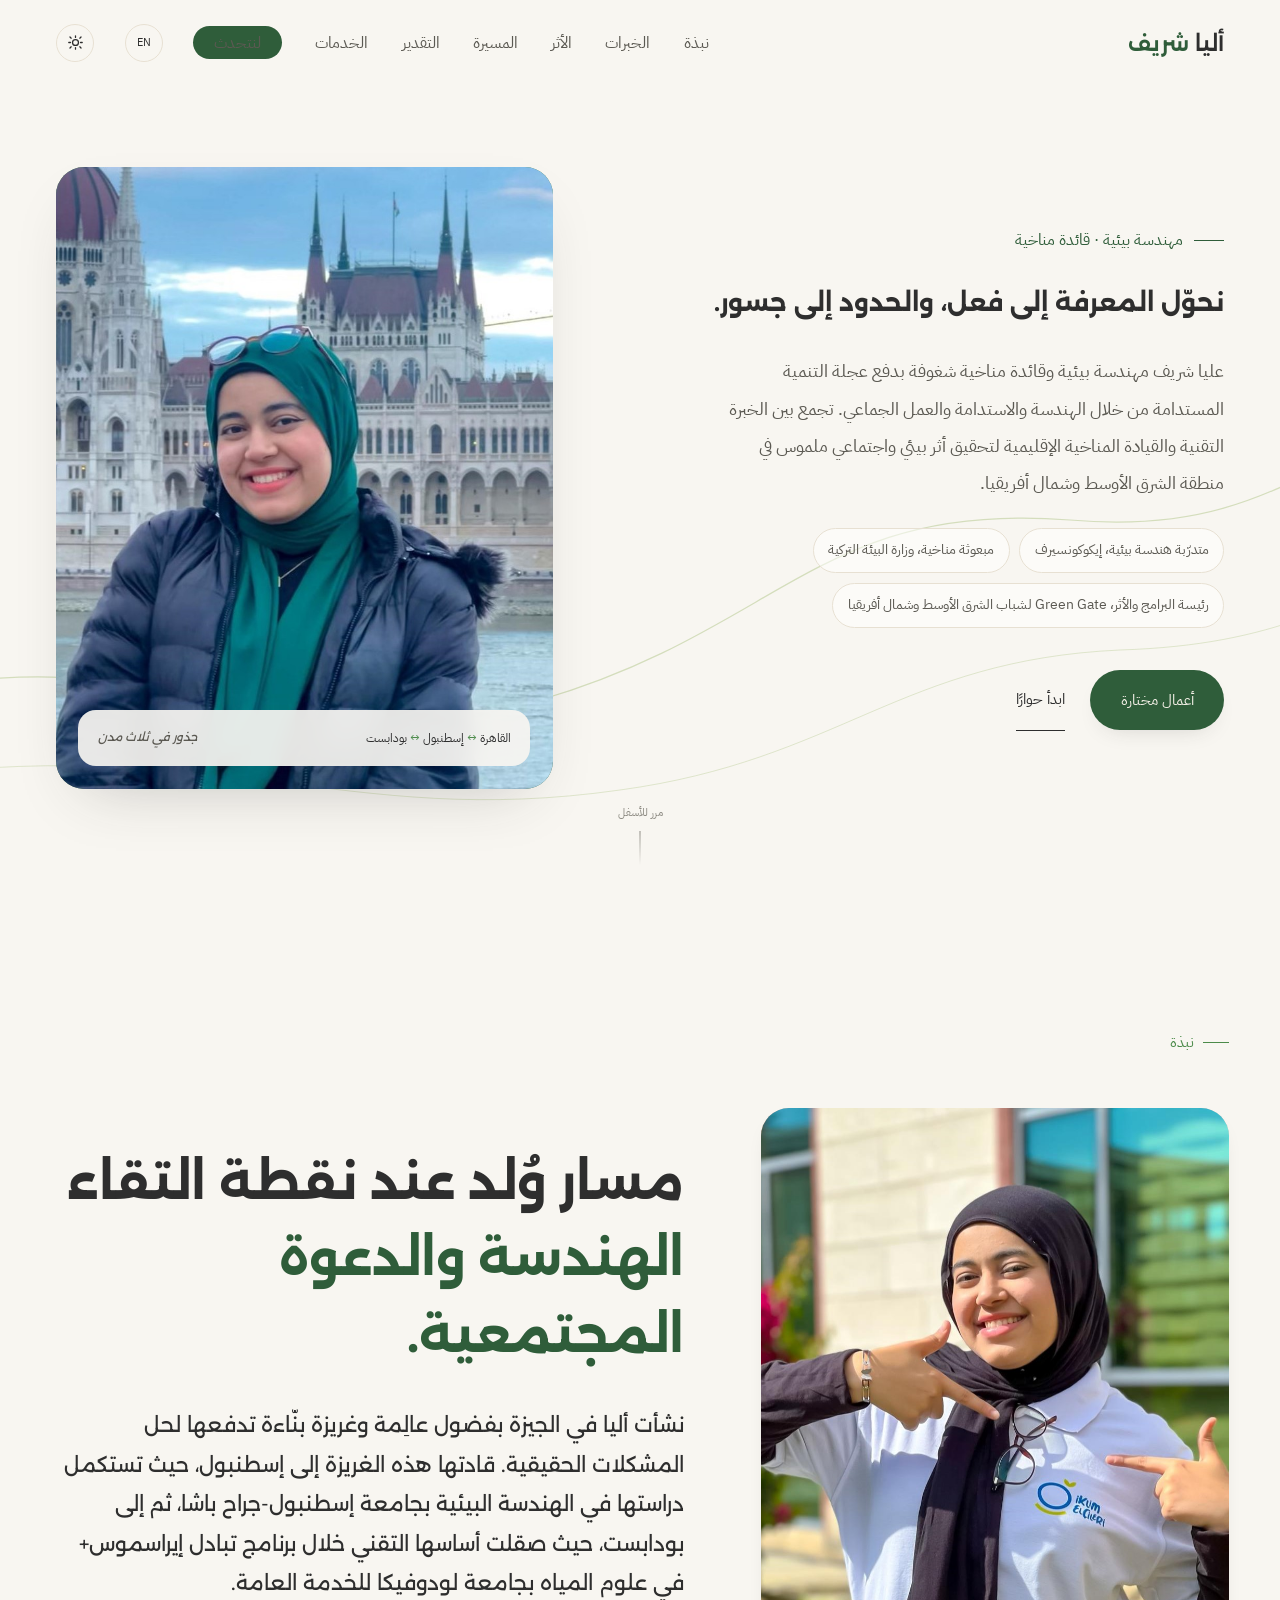
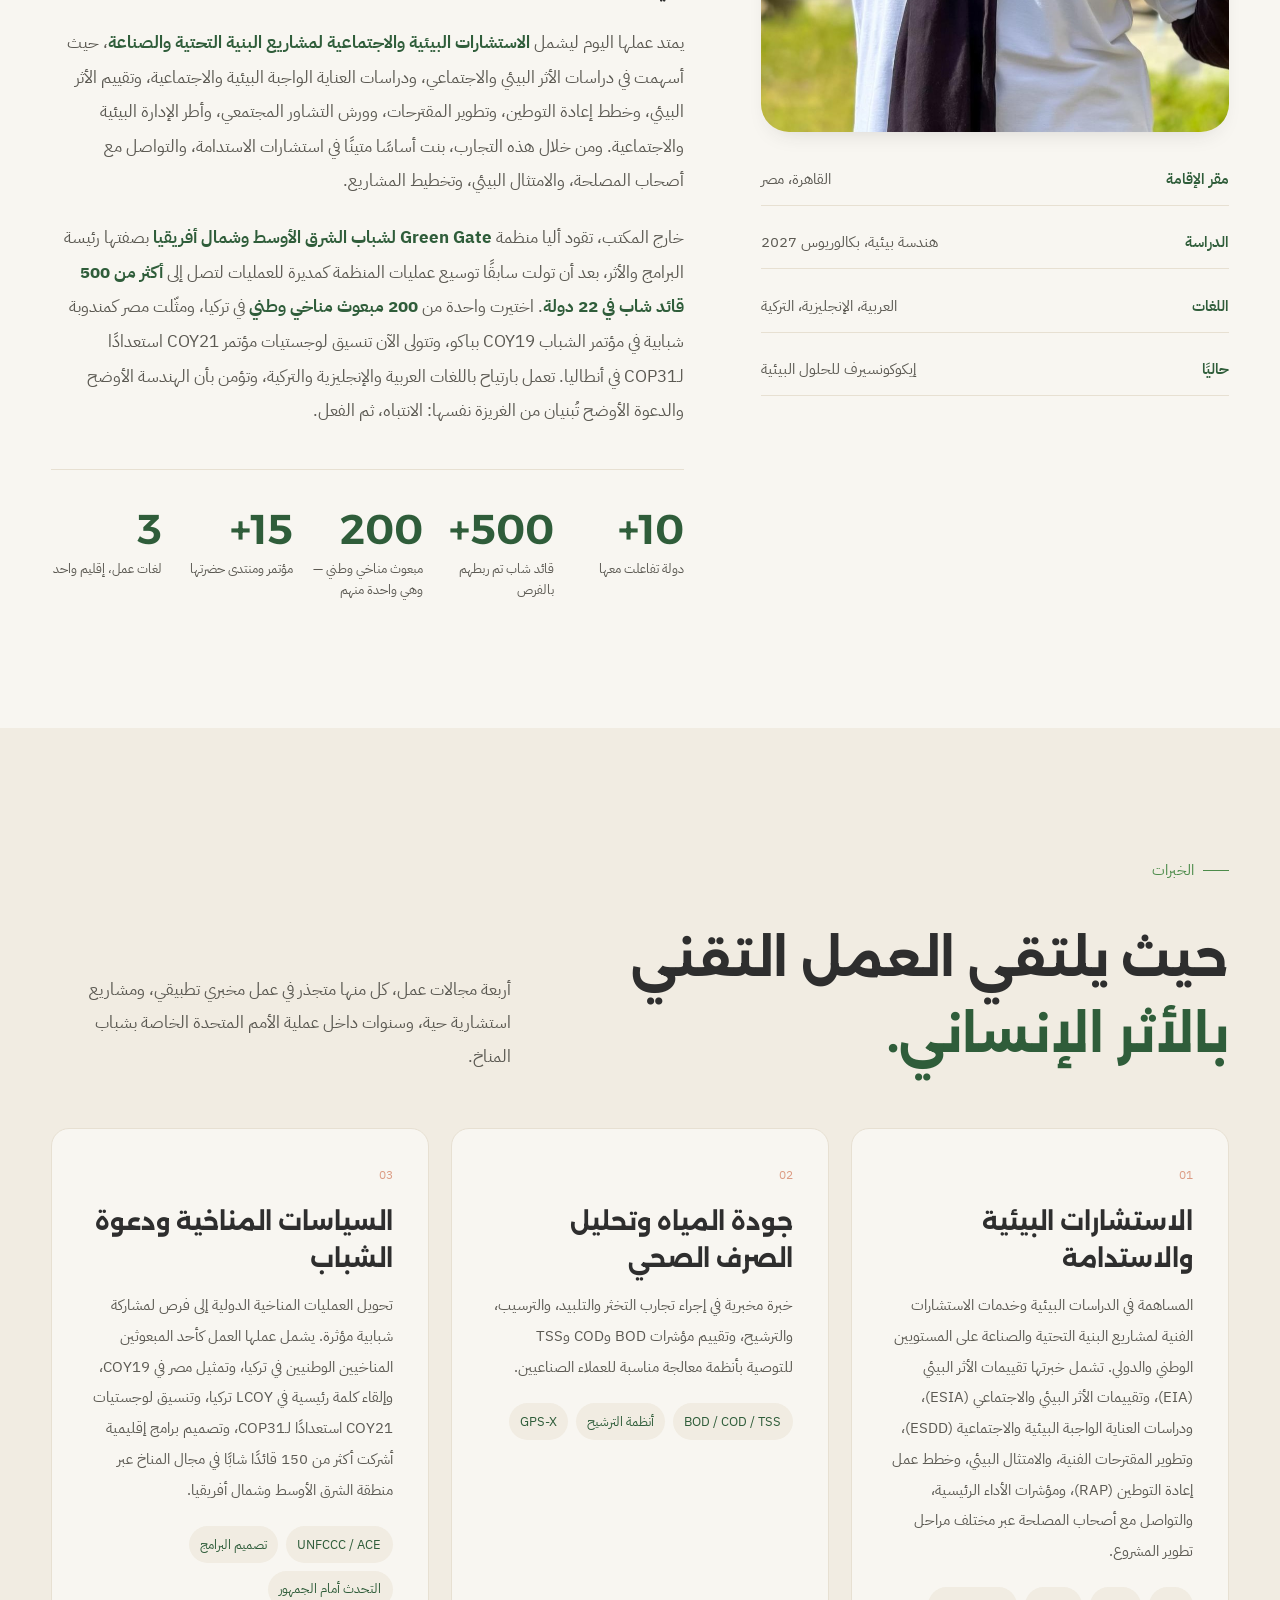
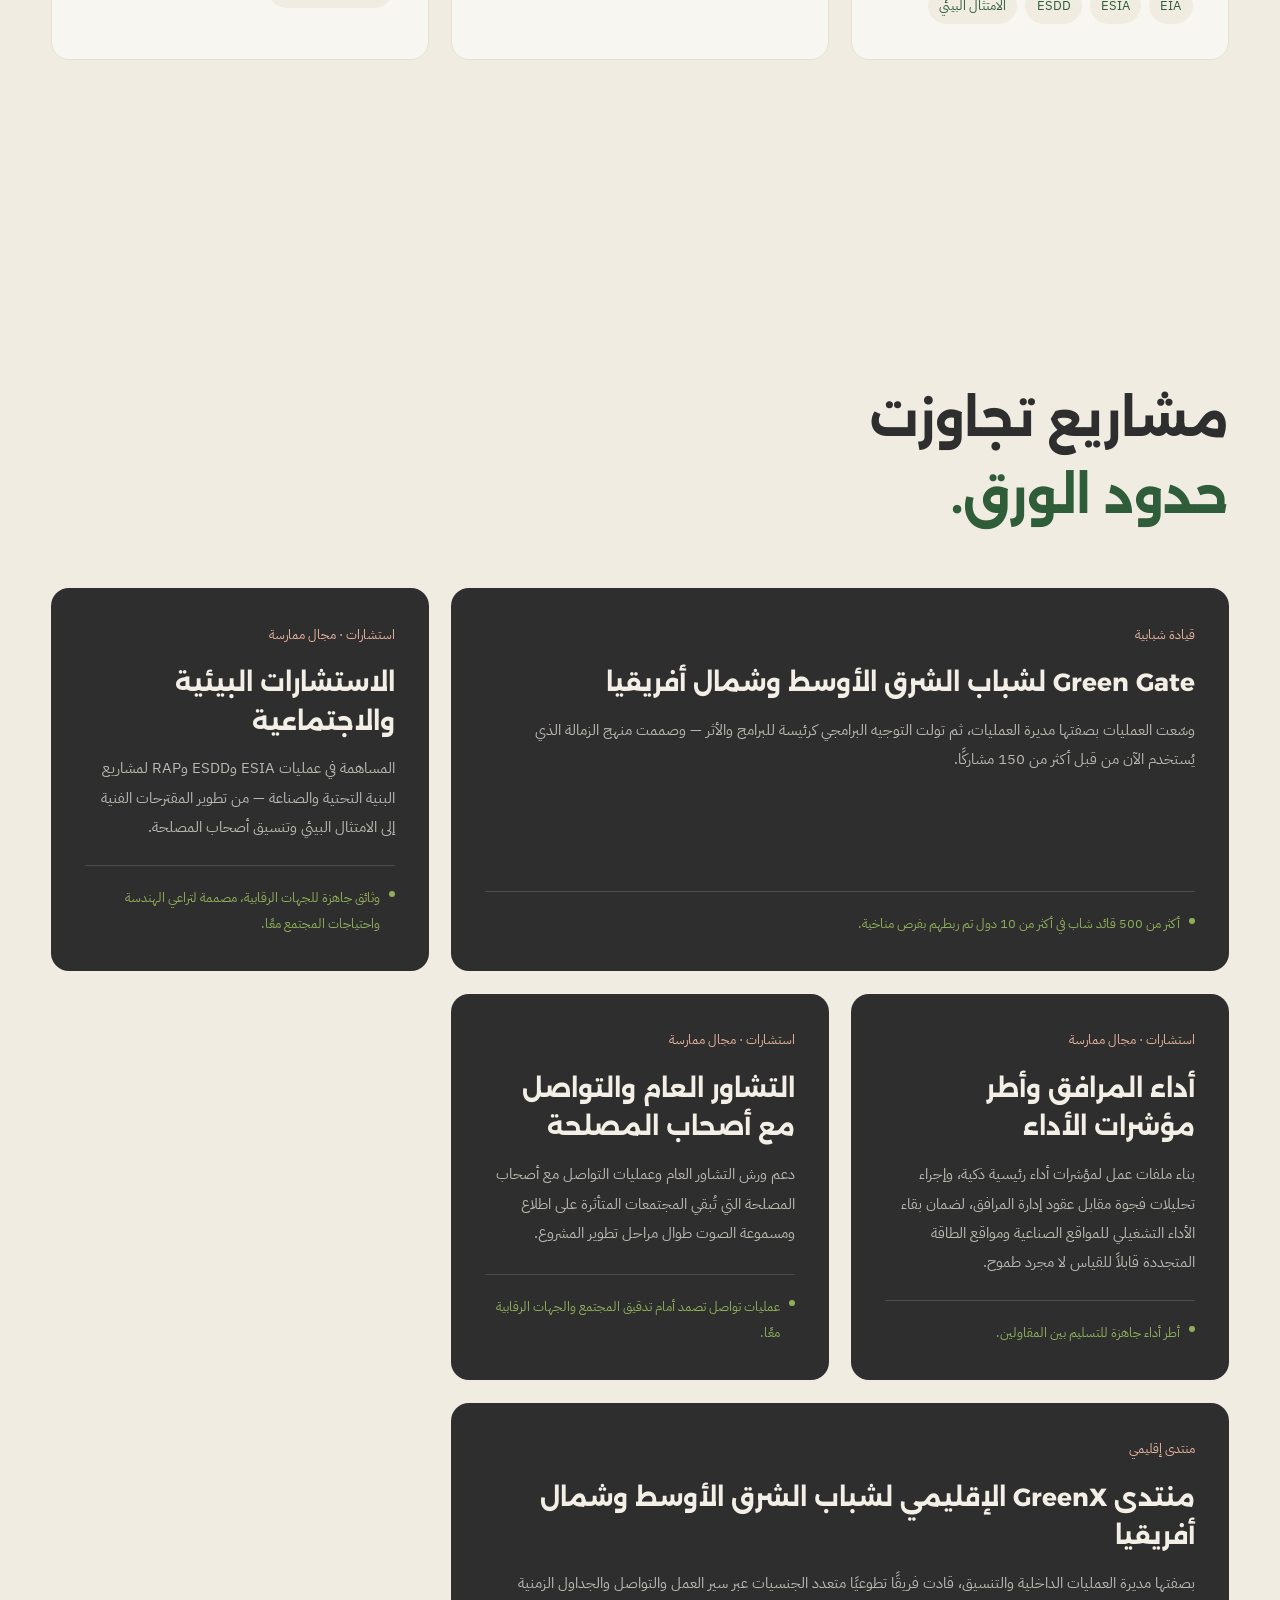
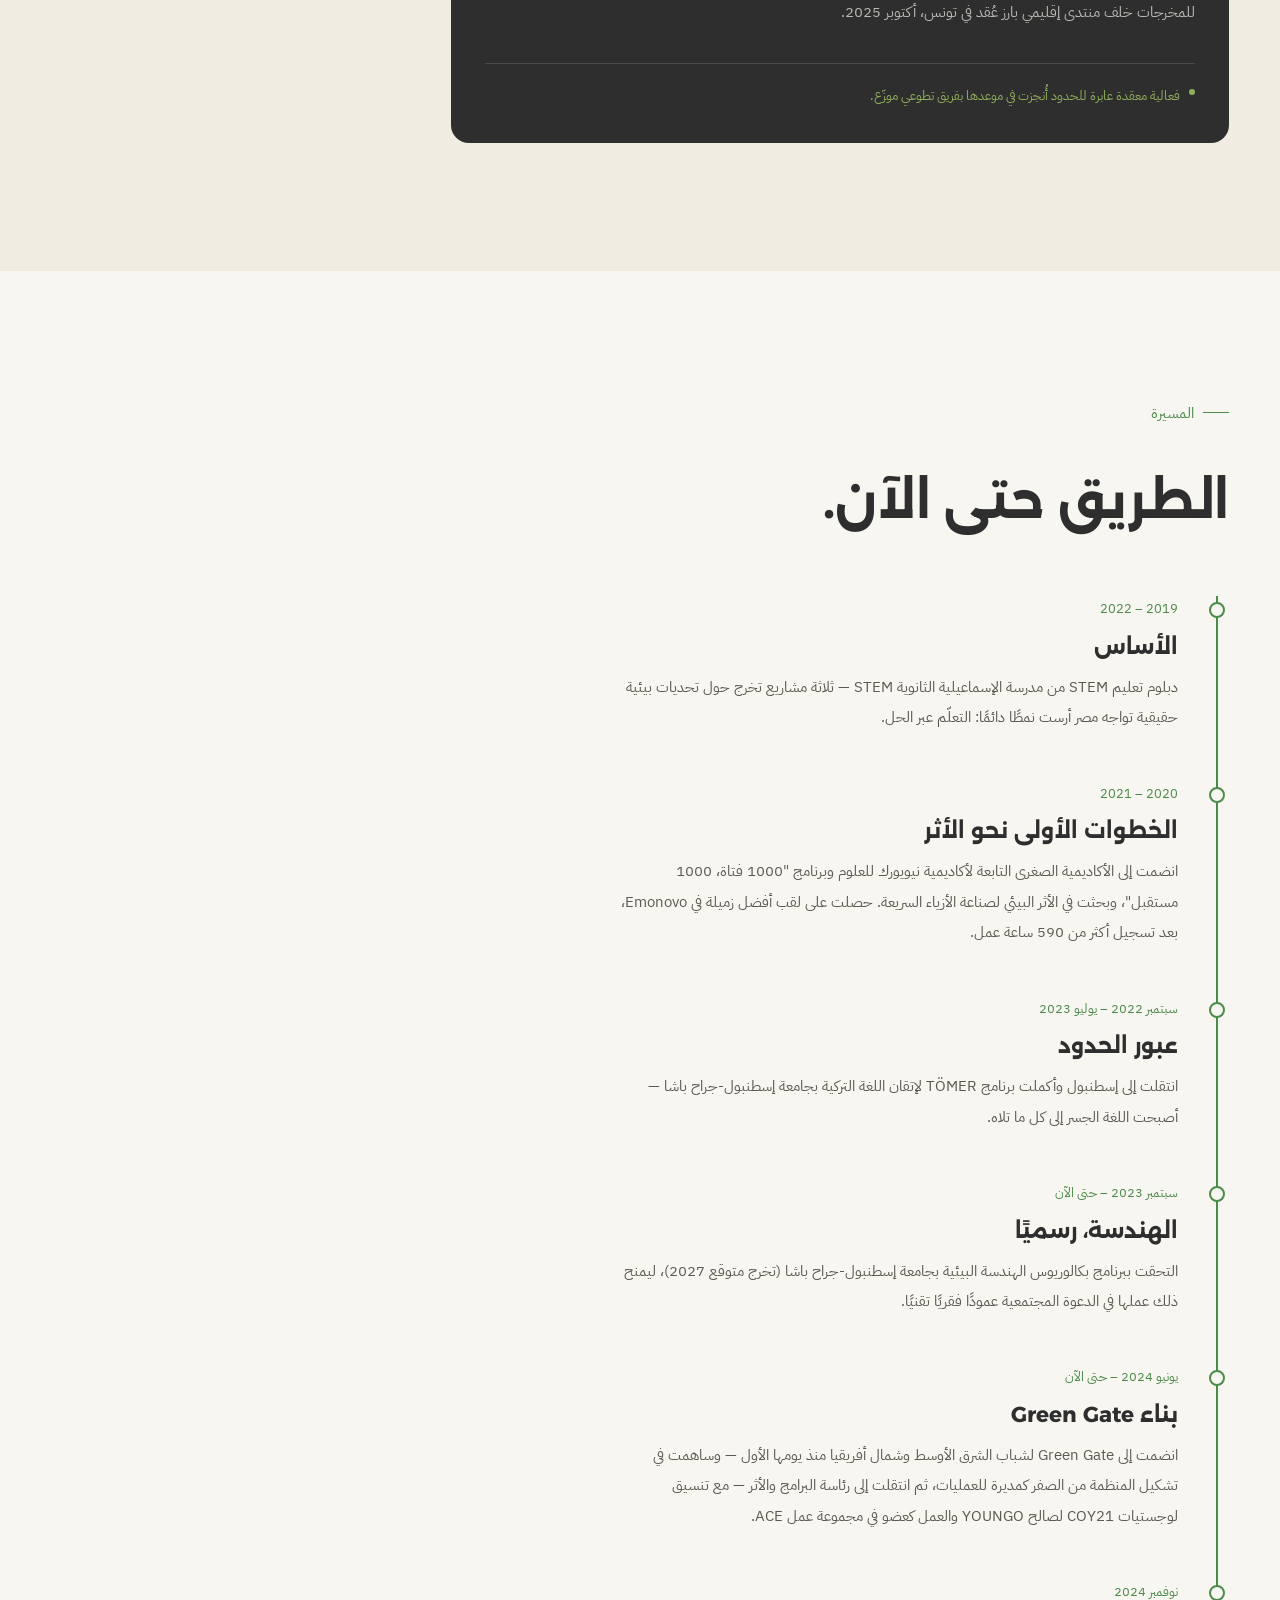
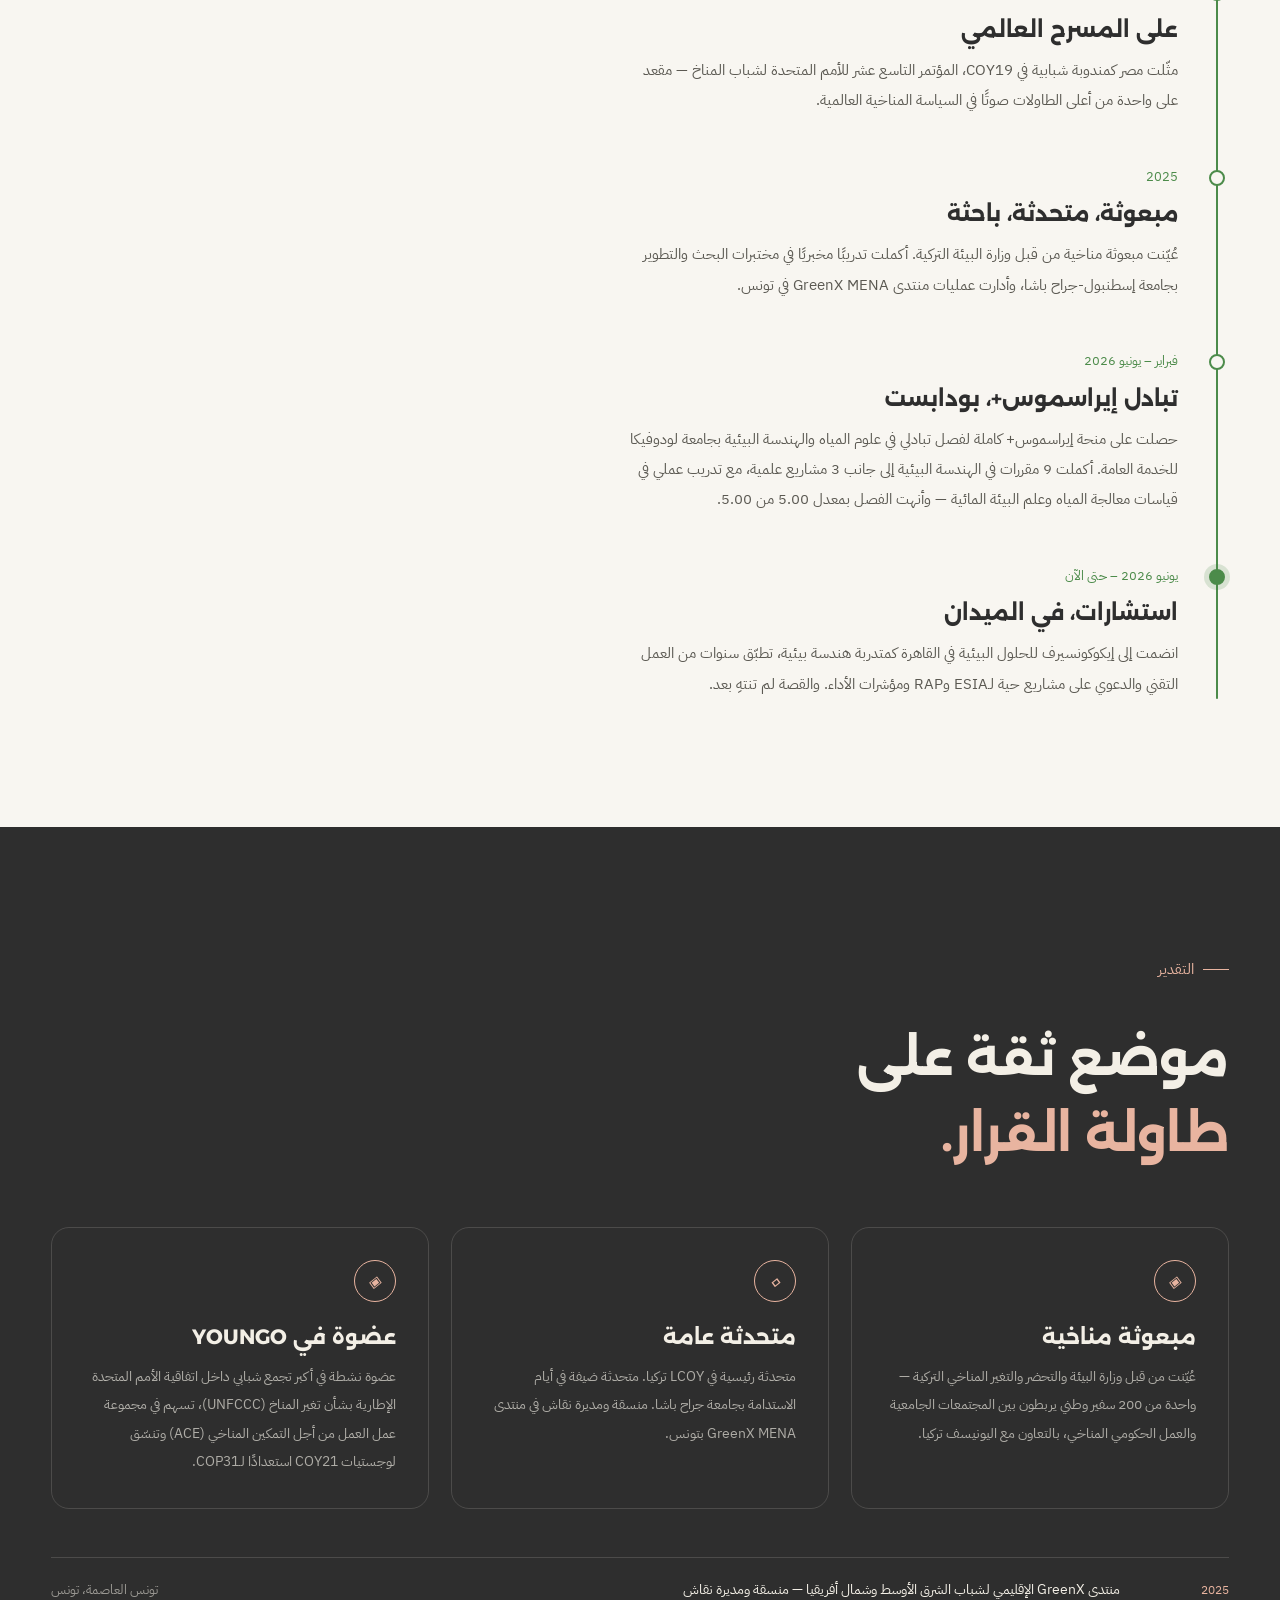
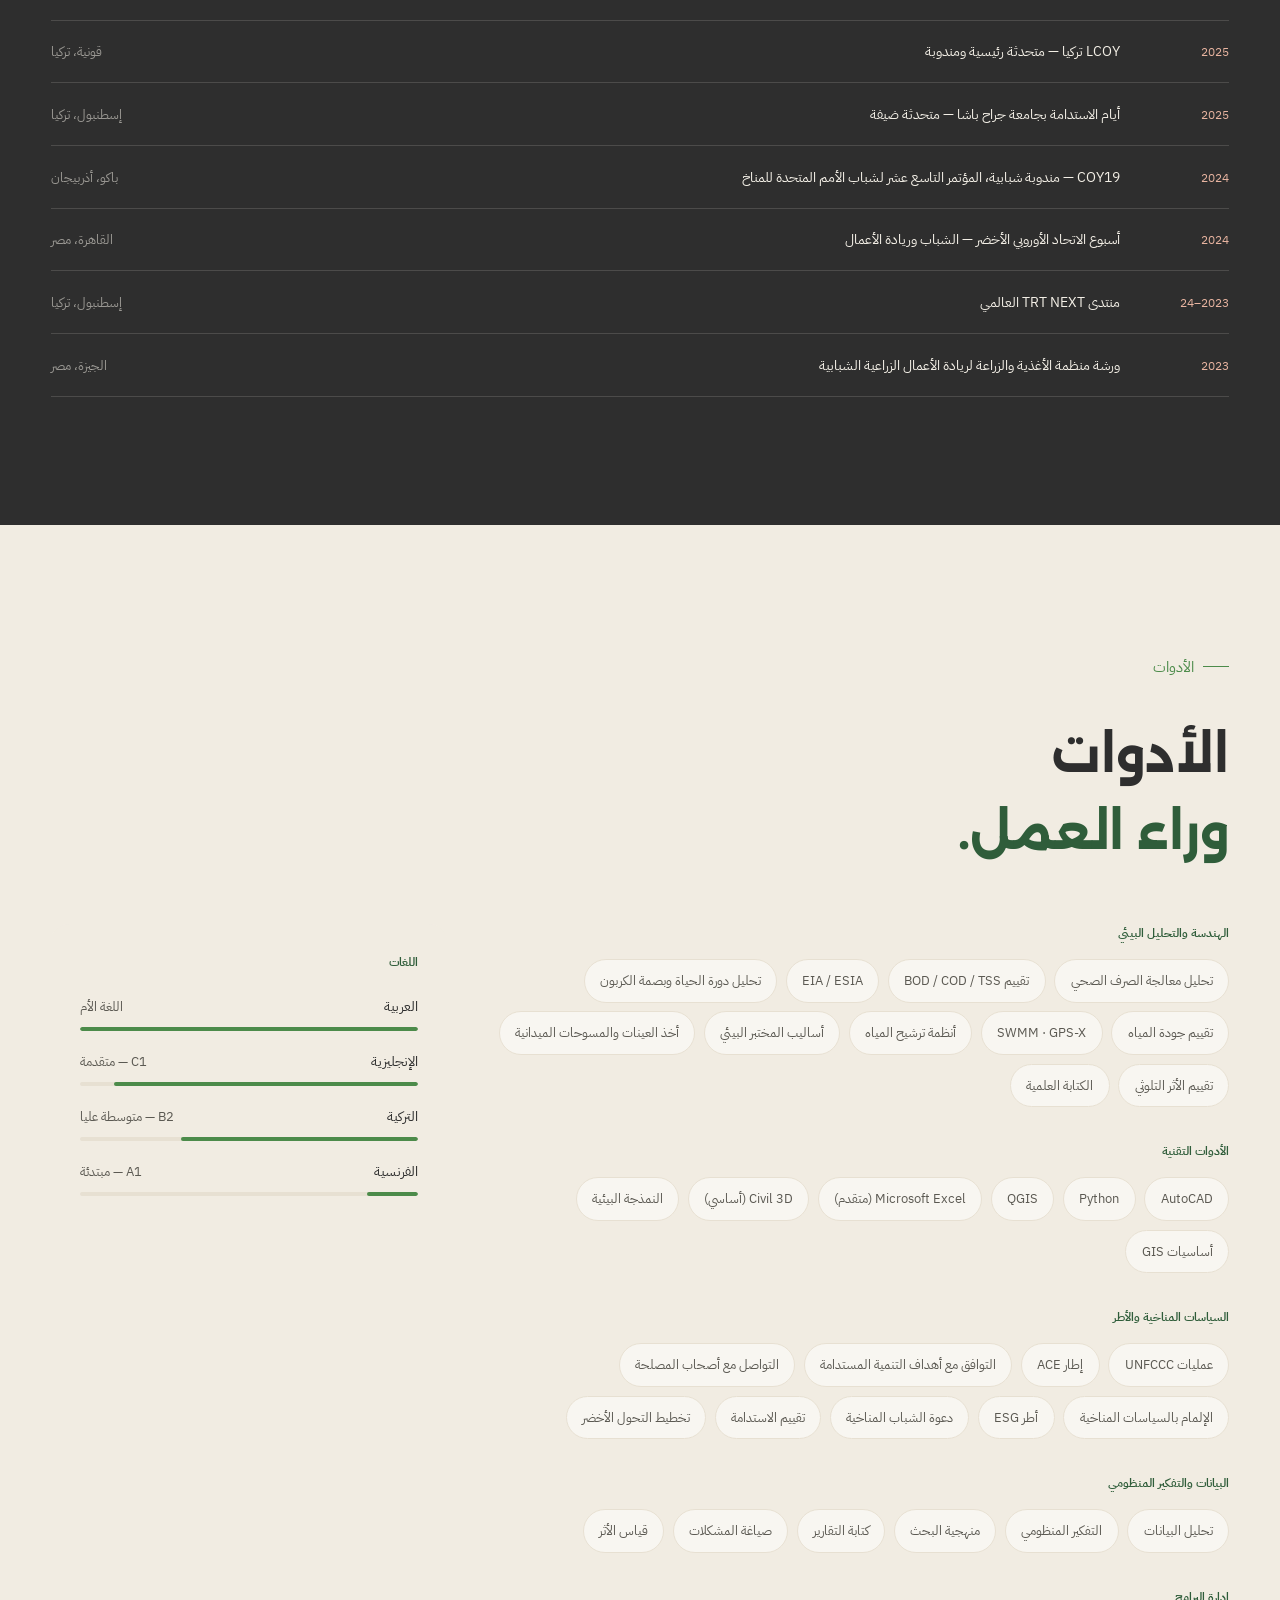
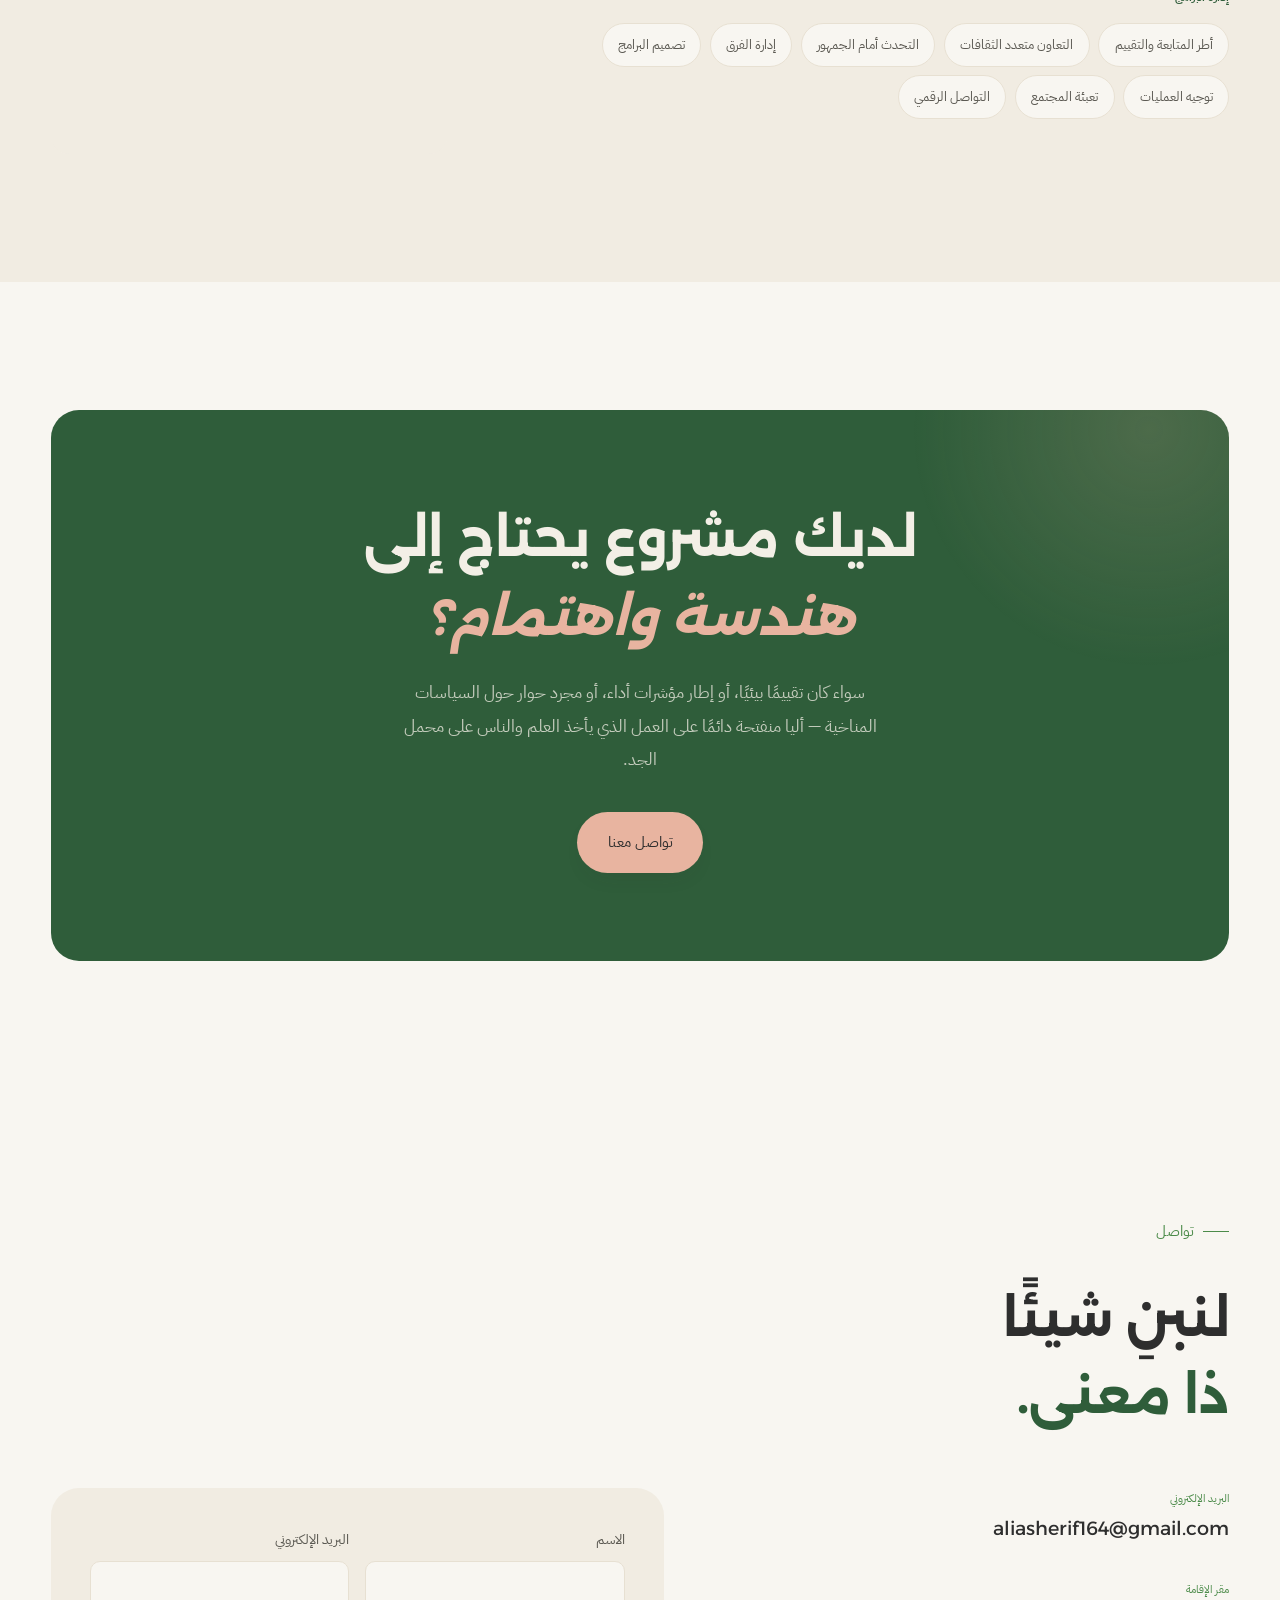
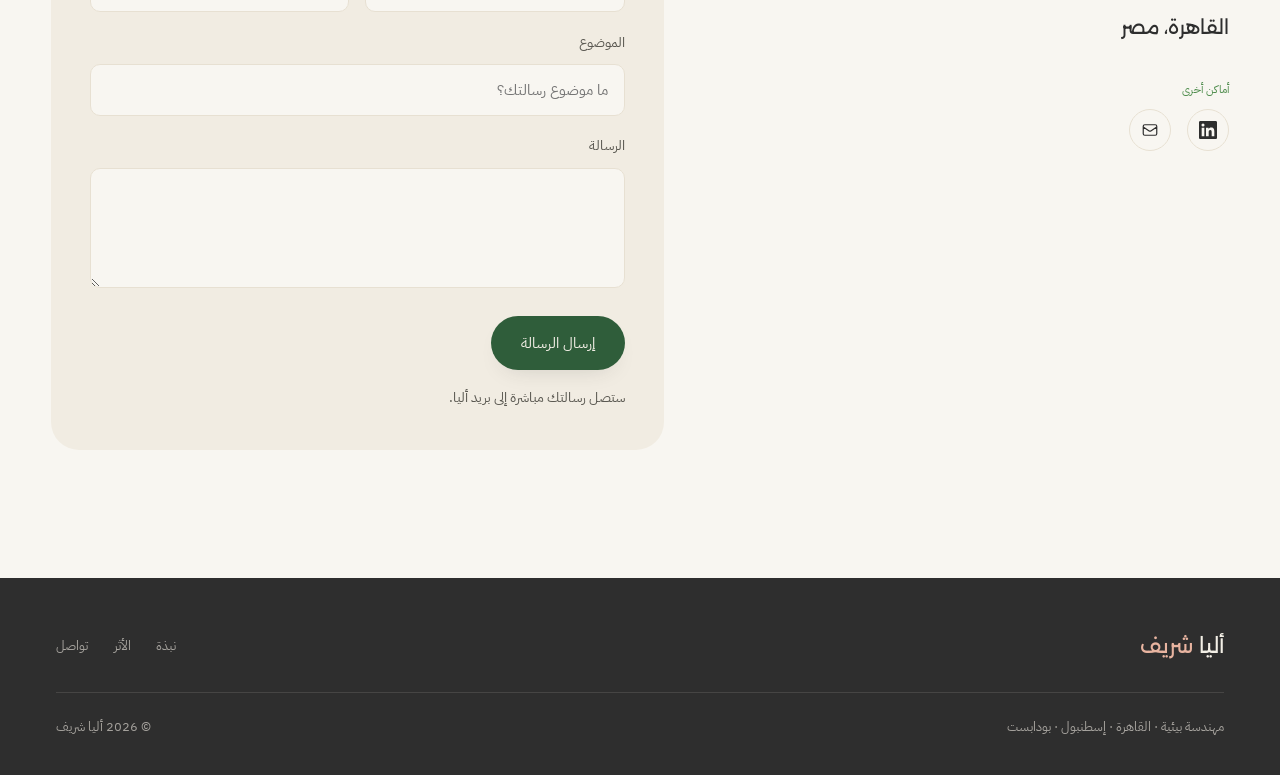
==== commit 924d7030: "Update index-ar.html" ====
--- a/index-ar.html
+++ b/index-ar.html
@@ -3,7 +3,7 @@
 <head>
 <meta charset="UTF-8" />
 <meta name="viewport" content="width=device-width, initial-scale=1.0" />
-<title>أليا شريف — مهندسة بيئية وقائدة مناخية</title>
+<title>عليا شريف — مهندسة بيئية وقائدة مناخية</title>
 <meta name="description" content="أليا شريف مهندسة بيئية وممارسة في السياسات المناخية، تعمل في مجالات تقييم الأثر البيئي، وتخطيط إعادة التوطين، ودعوة الشباب المناخية في منطقة الشرق الأوسط وشمال أفريقيا." />
 <link rel="preconnect" href="https://fonts.googleapis.com" />
 <link rel="preconnect" href="https://fonts.gstatic.com" crossorigin />
@@ -77,7 +77,7 @@
         <em>والحدود إلى جسور.</em>
       </h1>
       <p class="hero-lede reveal">
-        أليا شريف مهندسة بيئية وقائدة مناخية شغوفة بدفع عجلة التنمية
+        عليا شريف مهندسة بيئية وقائدة مناخية شغوفة بدفع عجلة التنمية
         المستدامة من خلال الهندسة والاستدامة والعمل الجماعي. تجمع بين
         الخبرة التقنية والقيادة المناخية الإقليمية لتحقيق أثر بيئي
         واجتماعي ملموس في منطقة الشرق الأوسط وشمال أفريقيا.
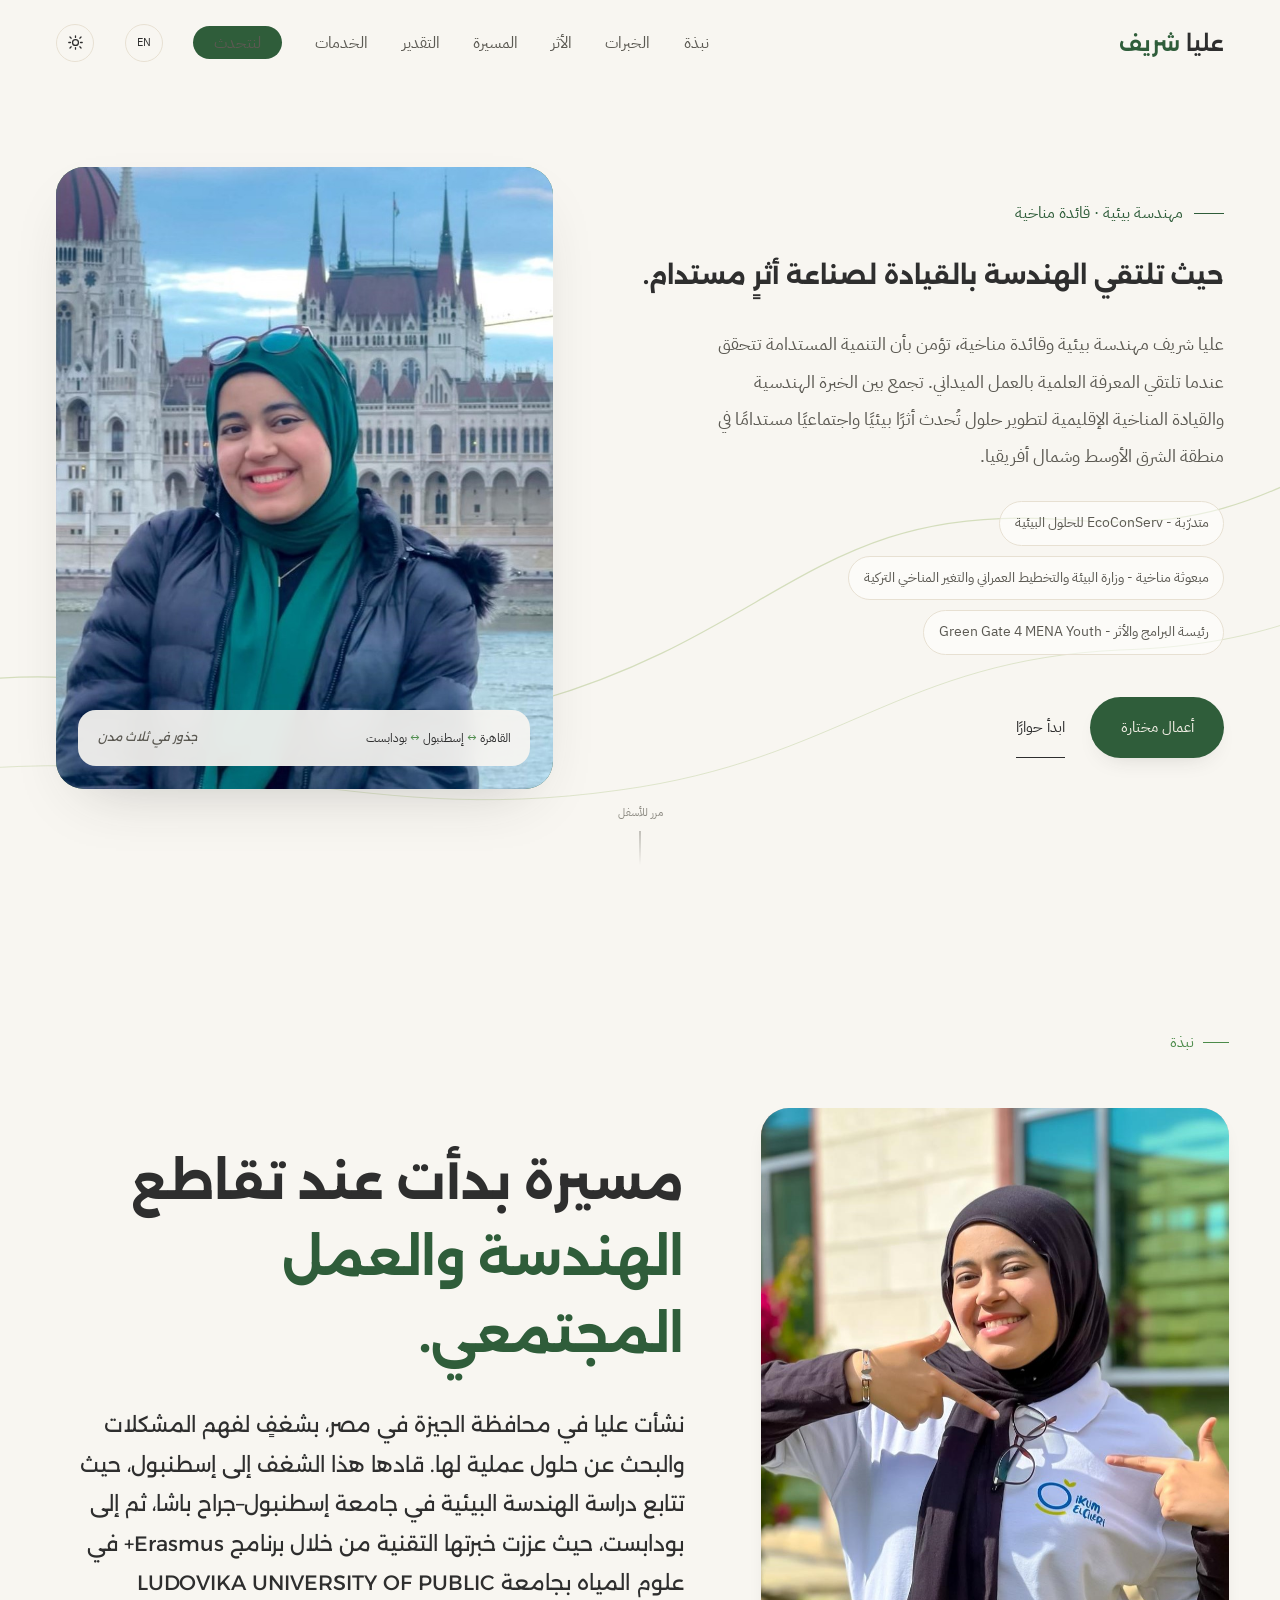
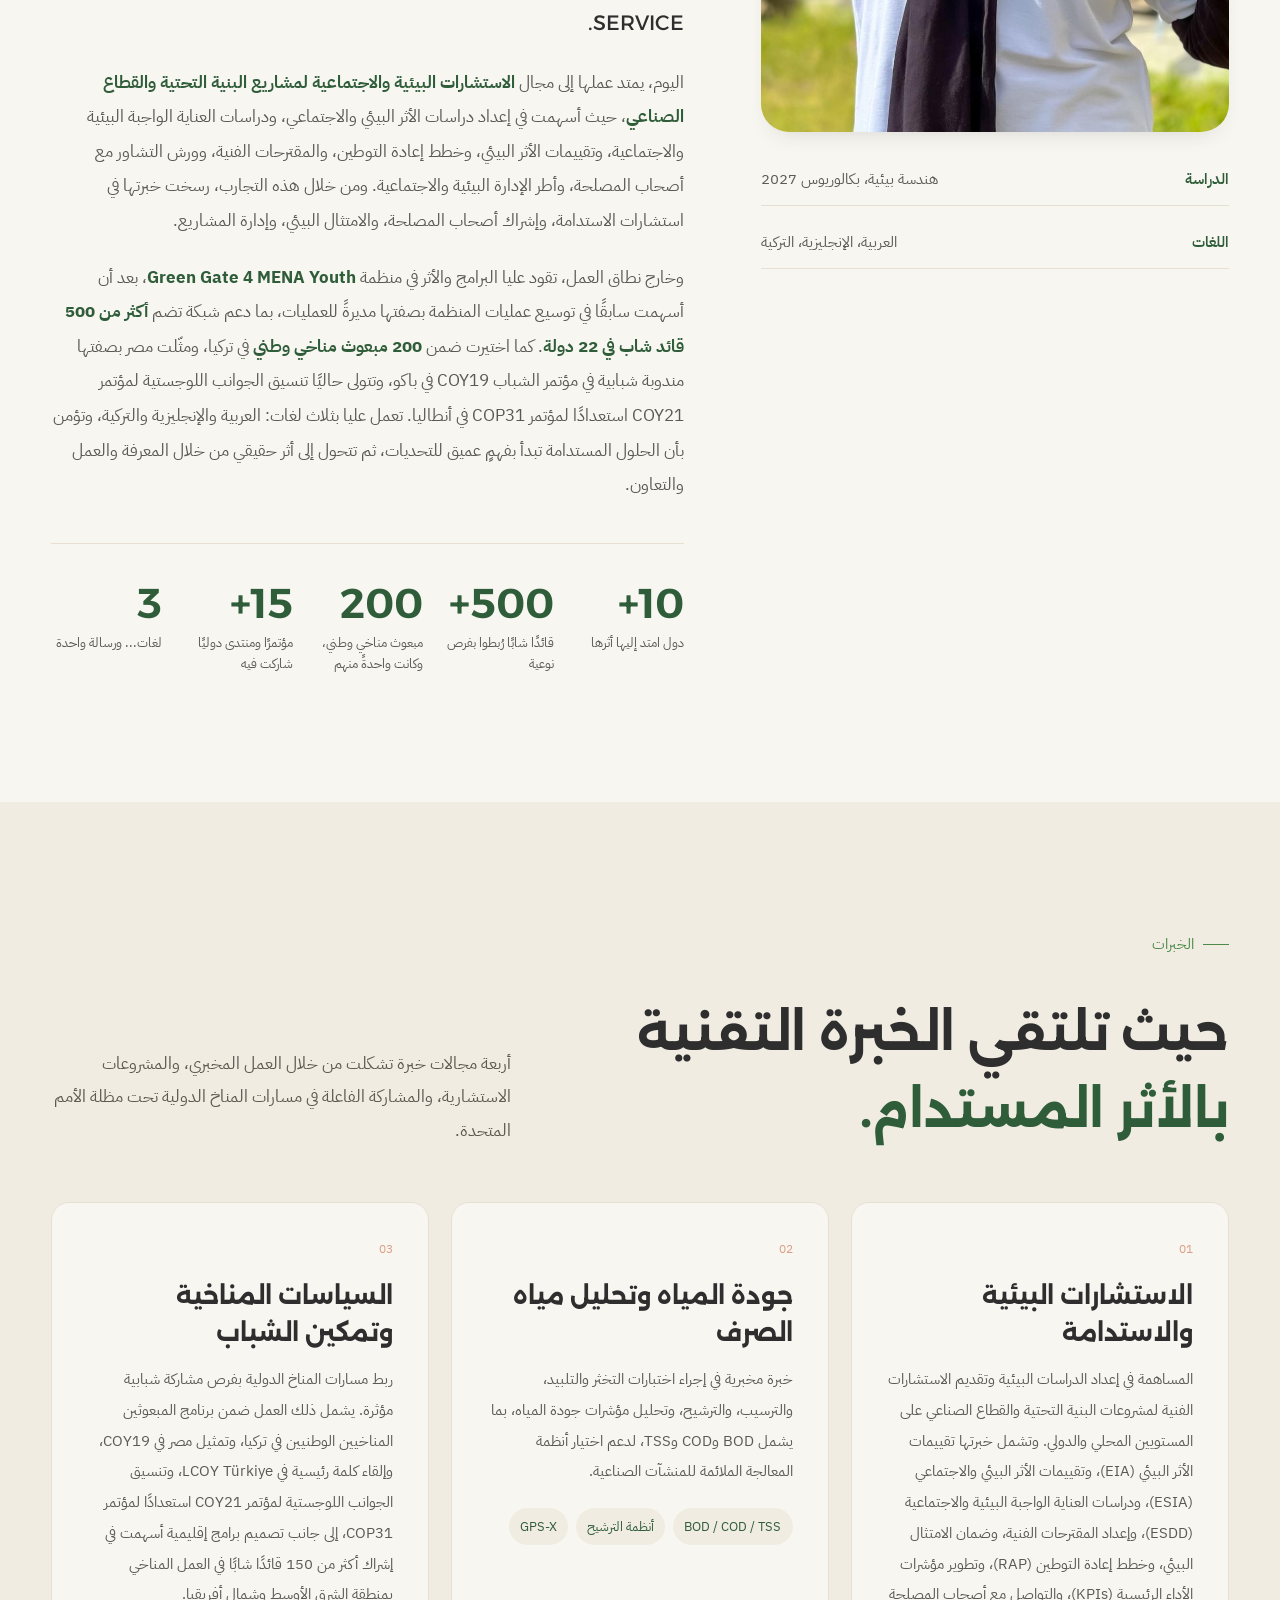
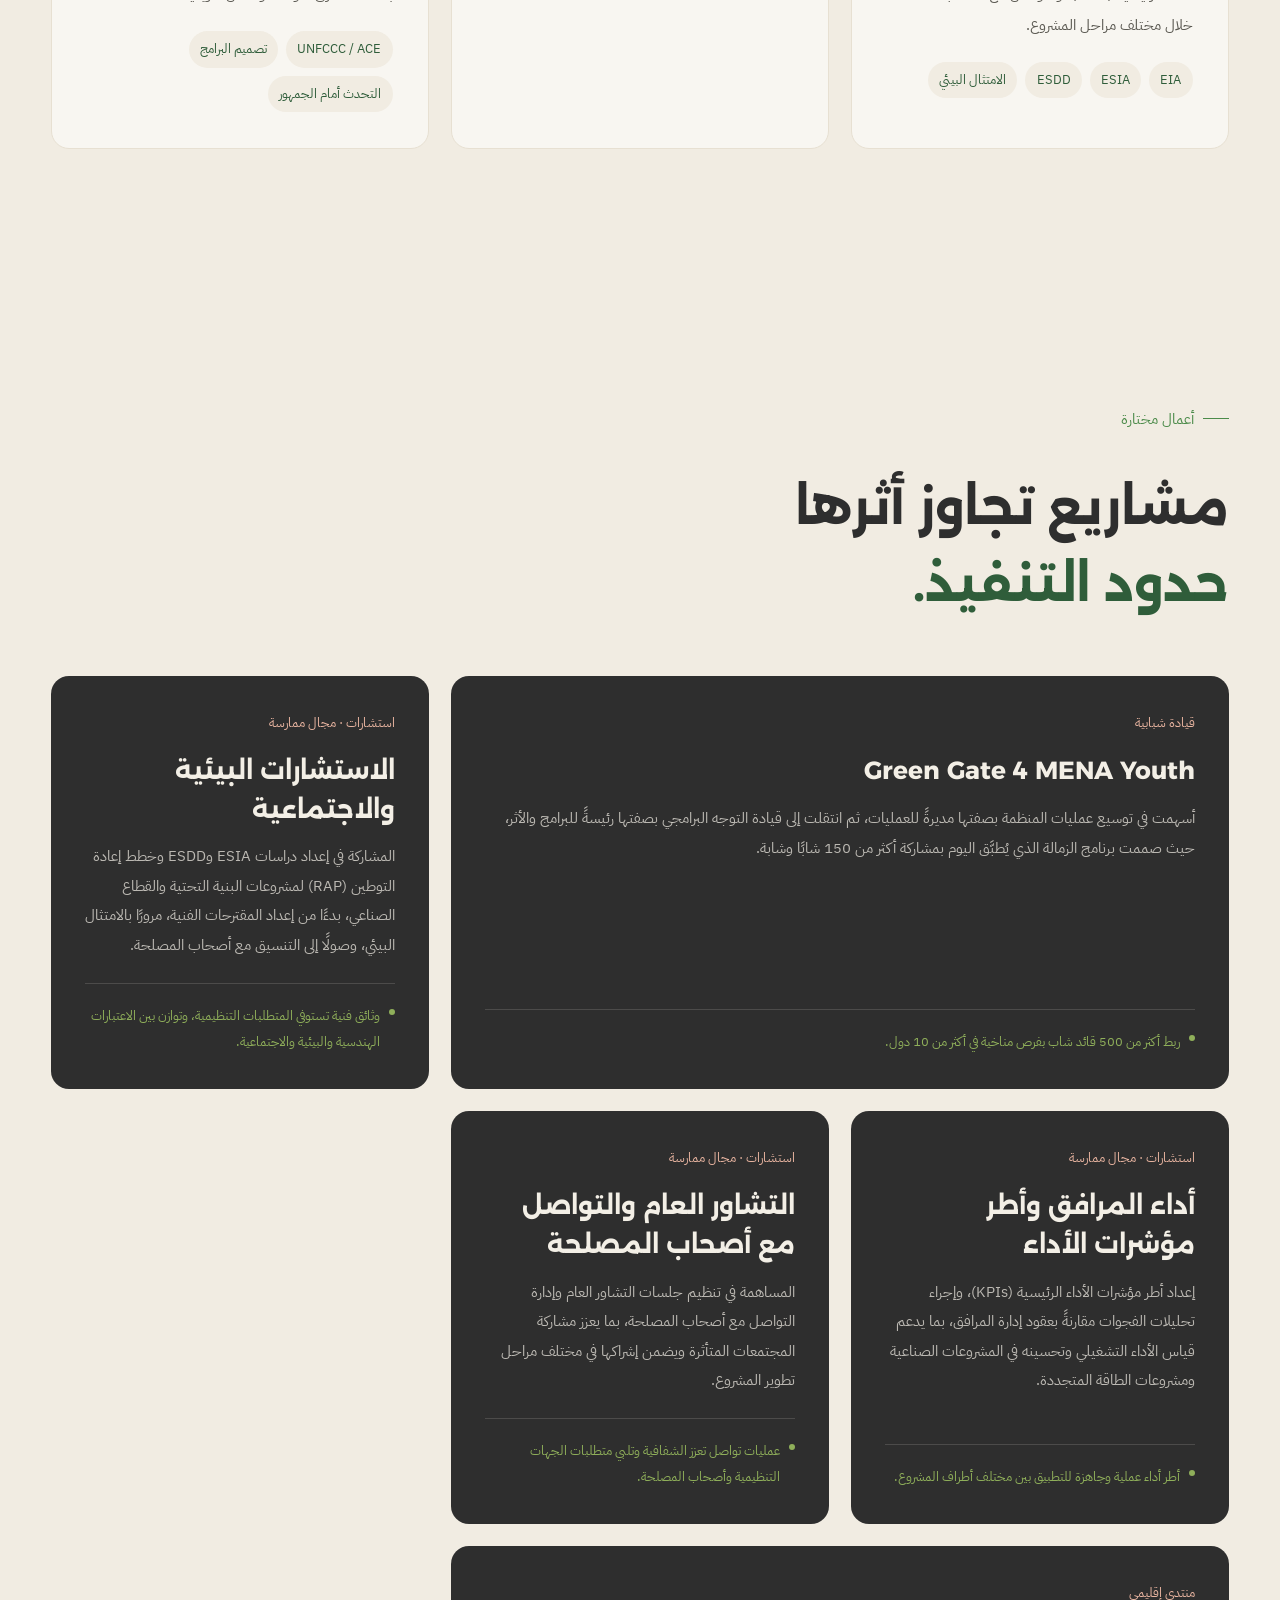
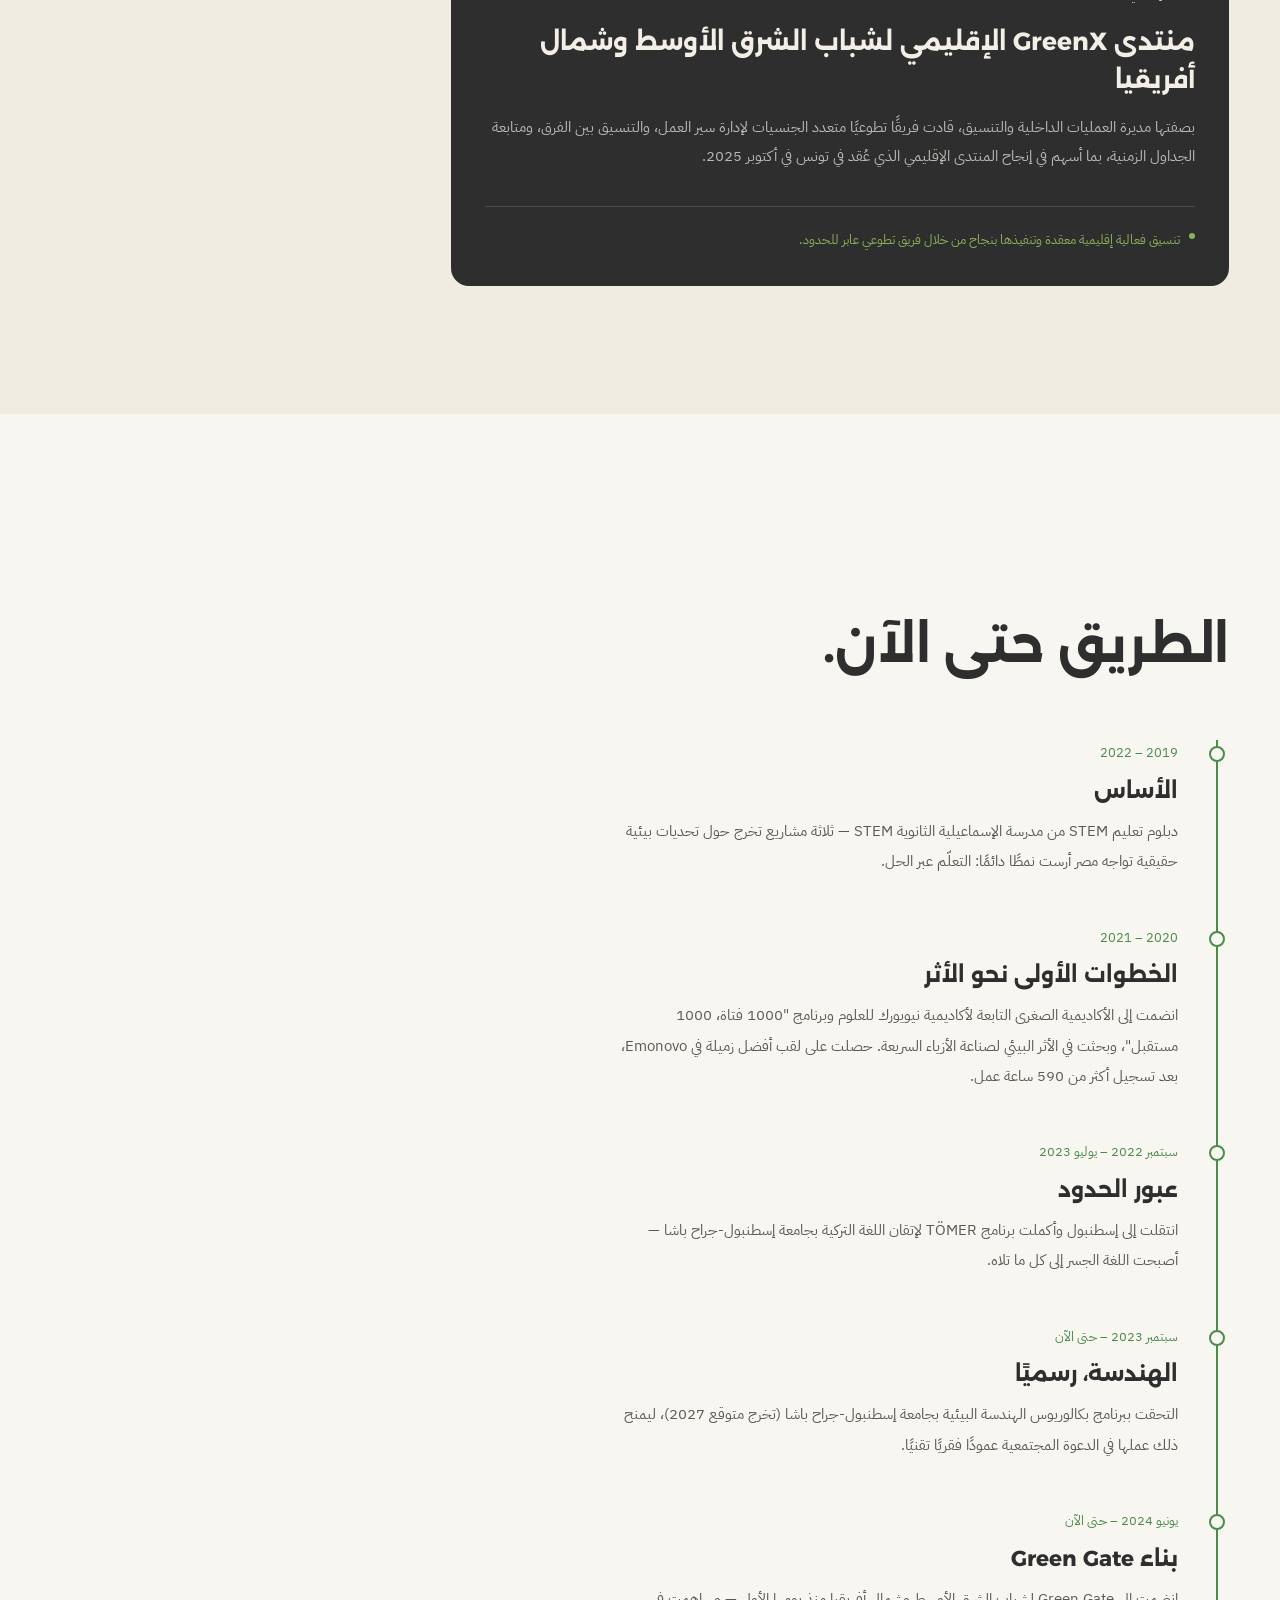
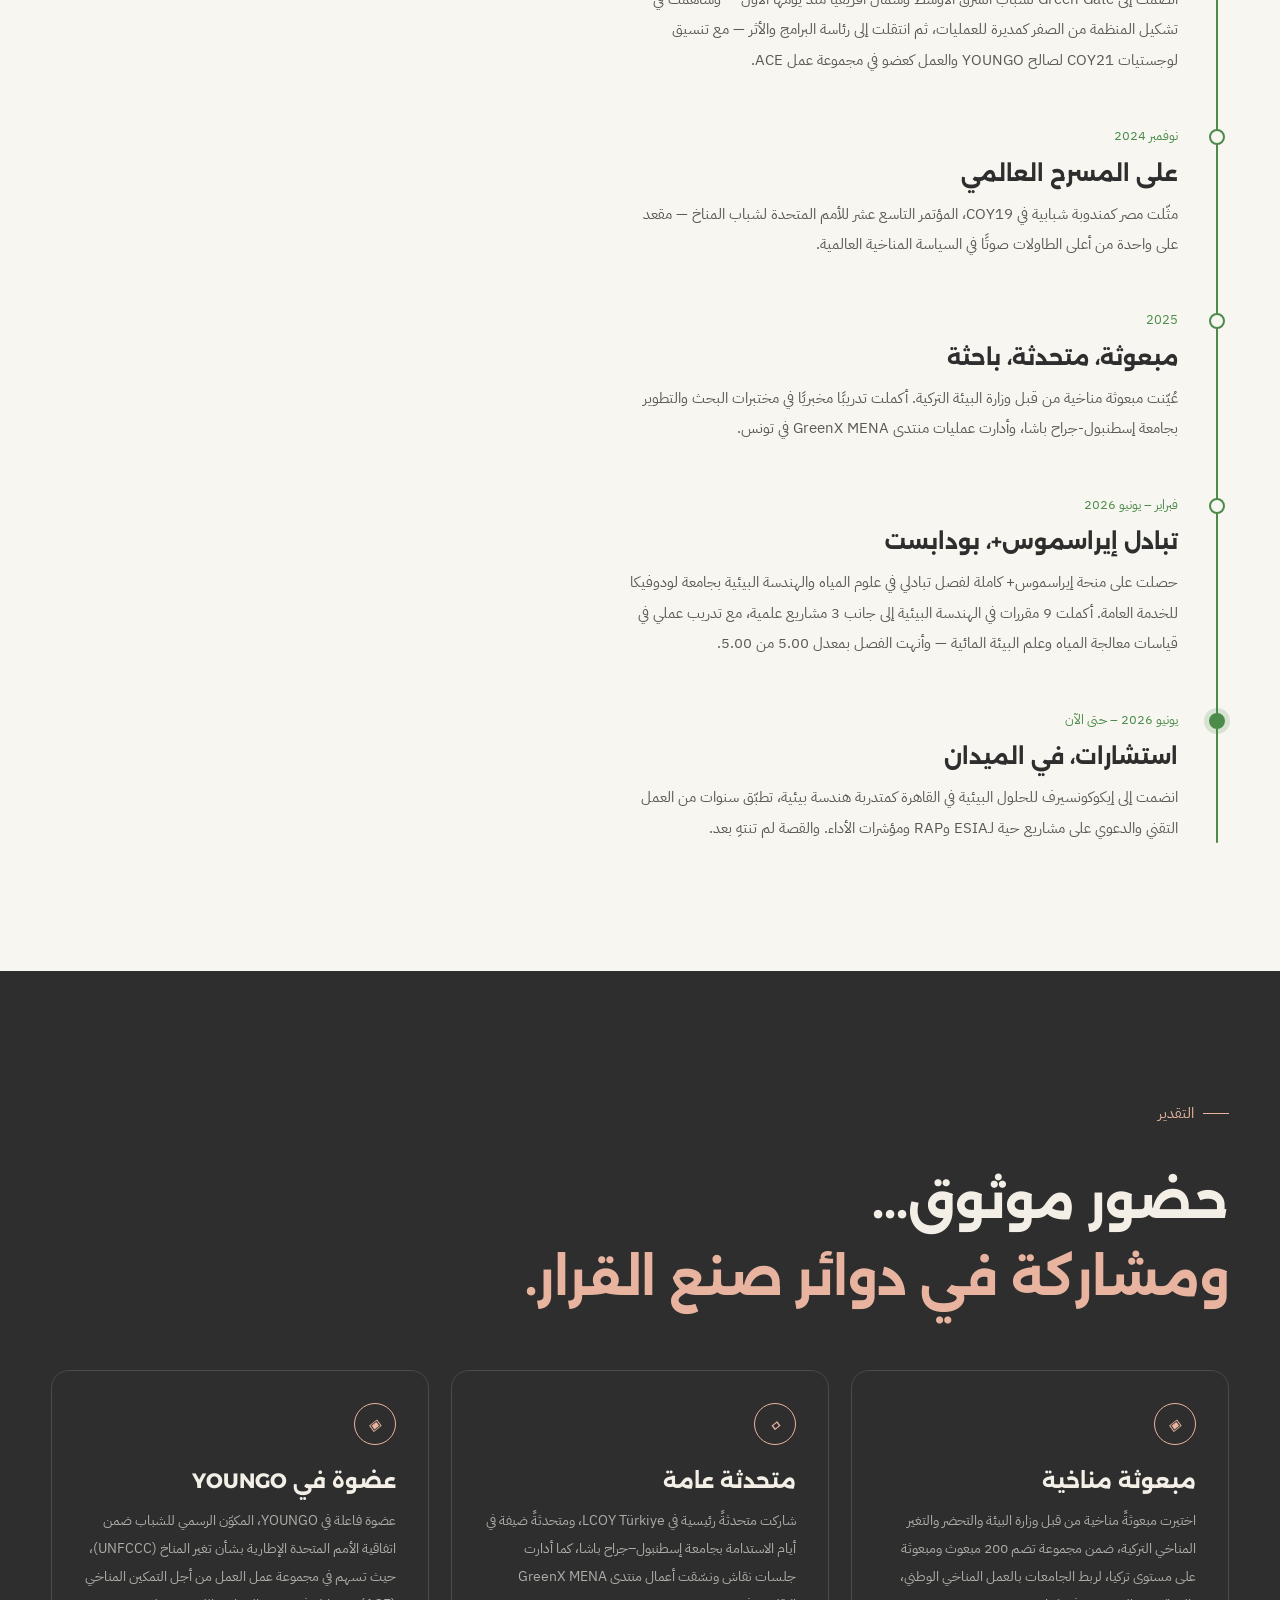
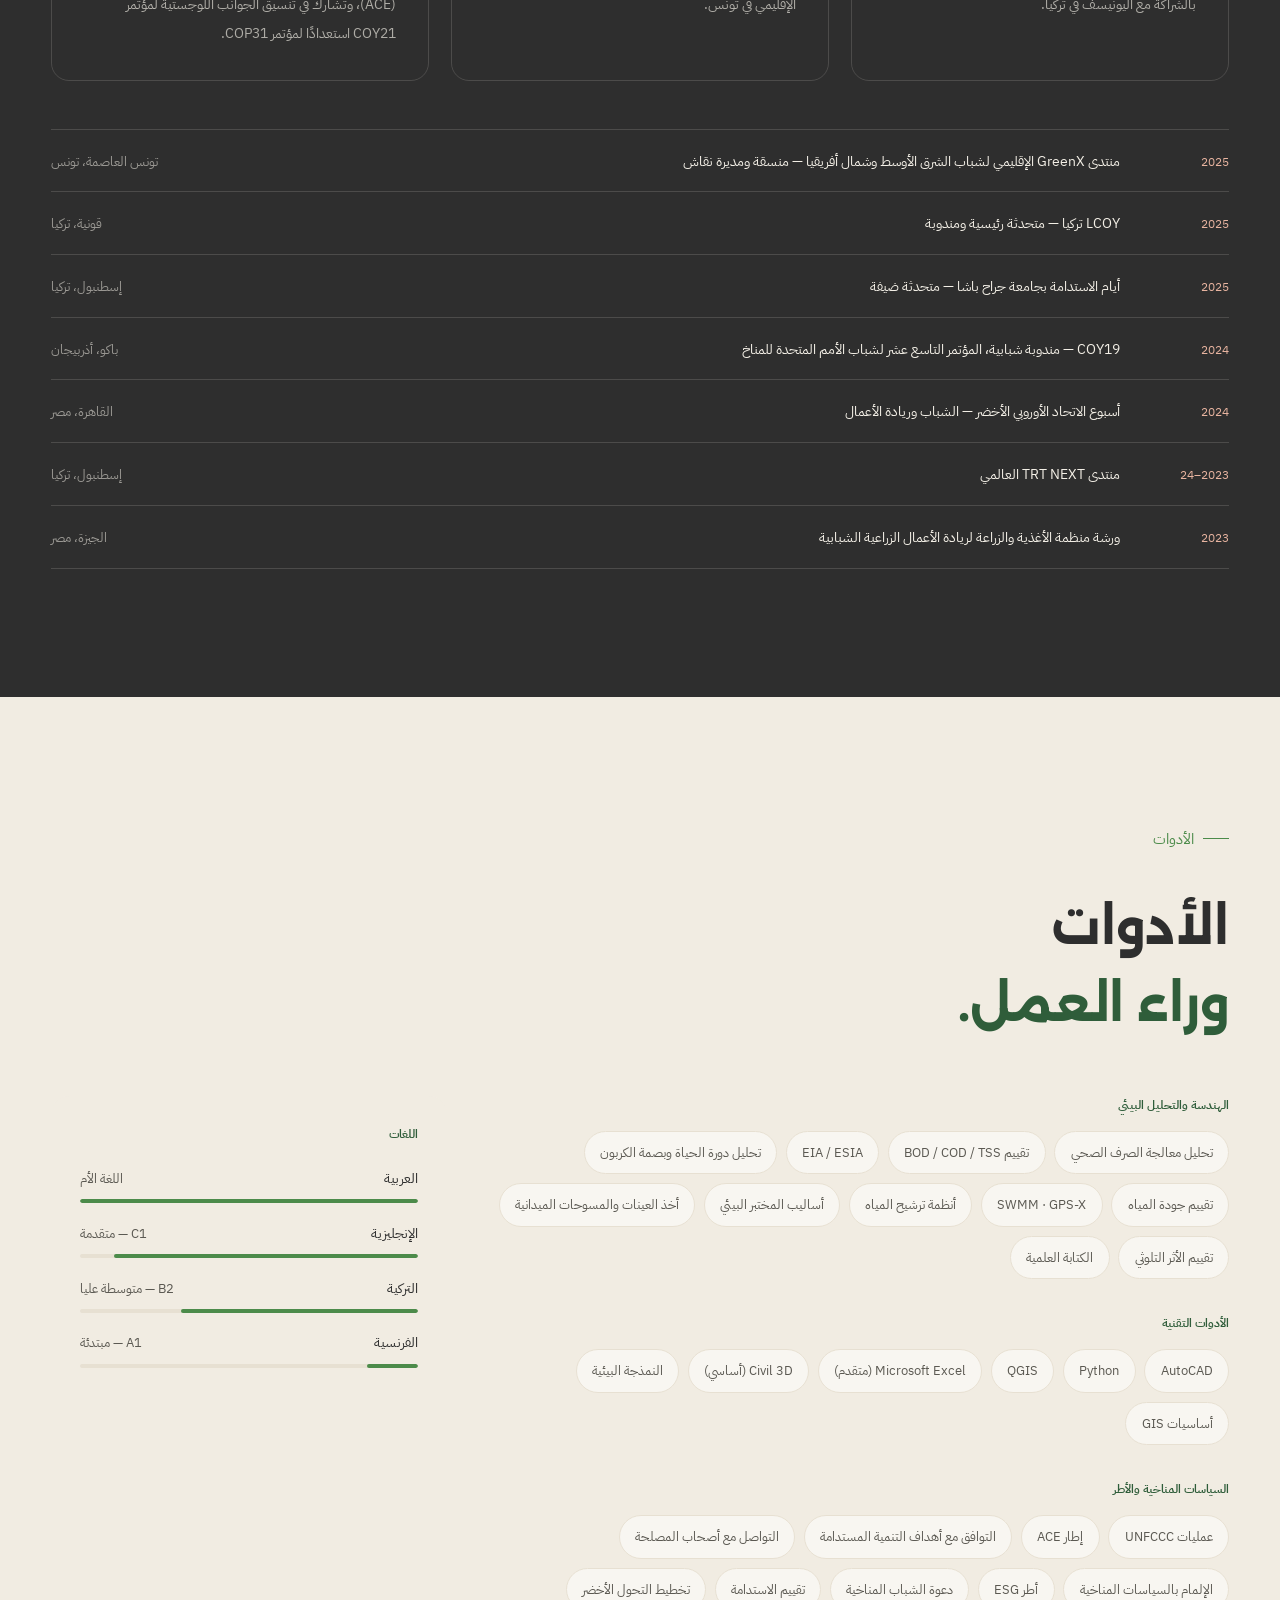
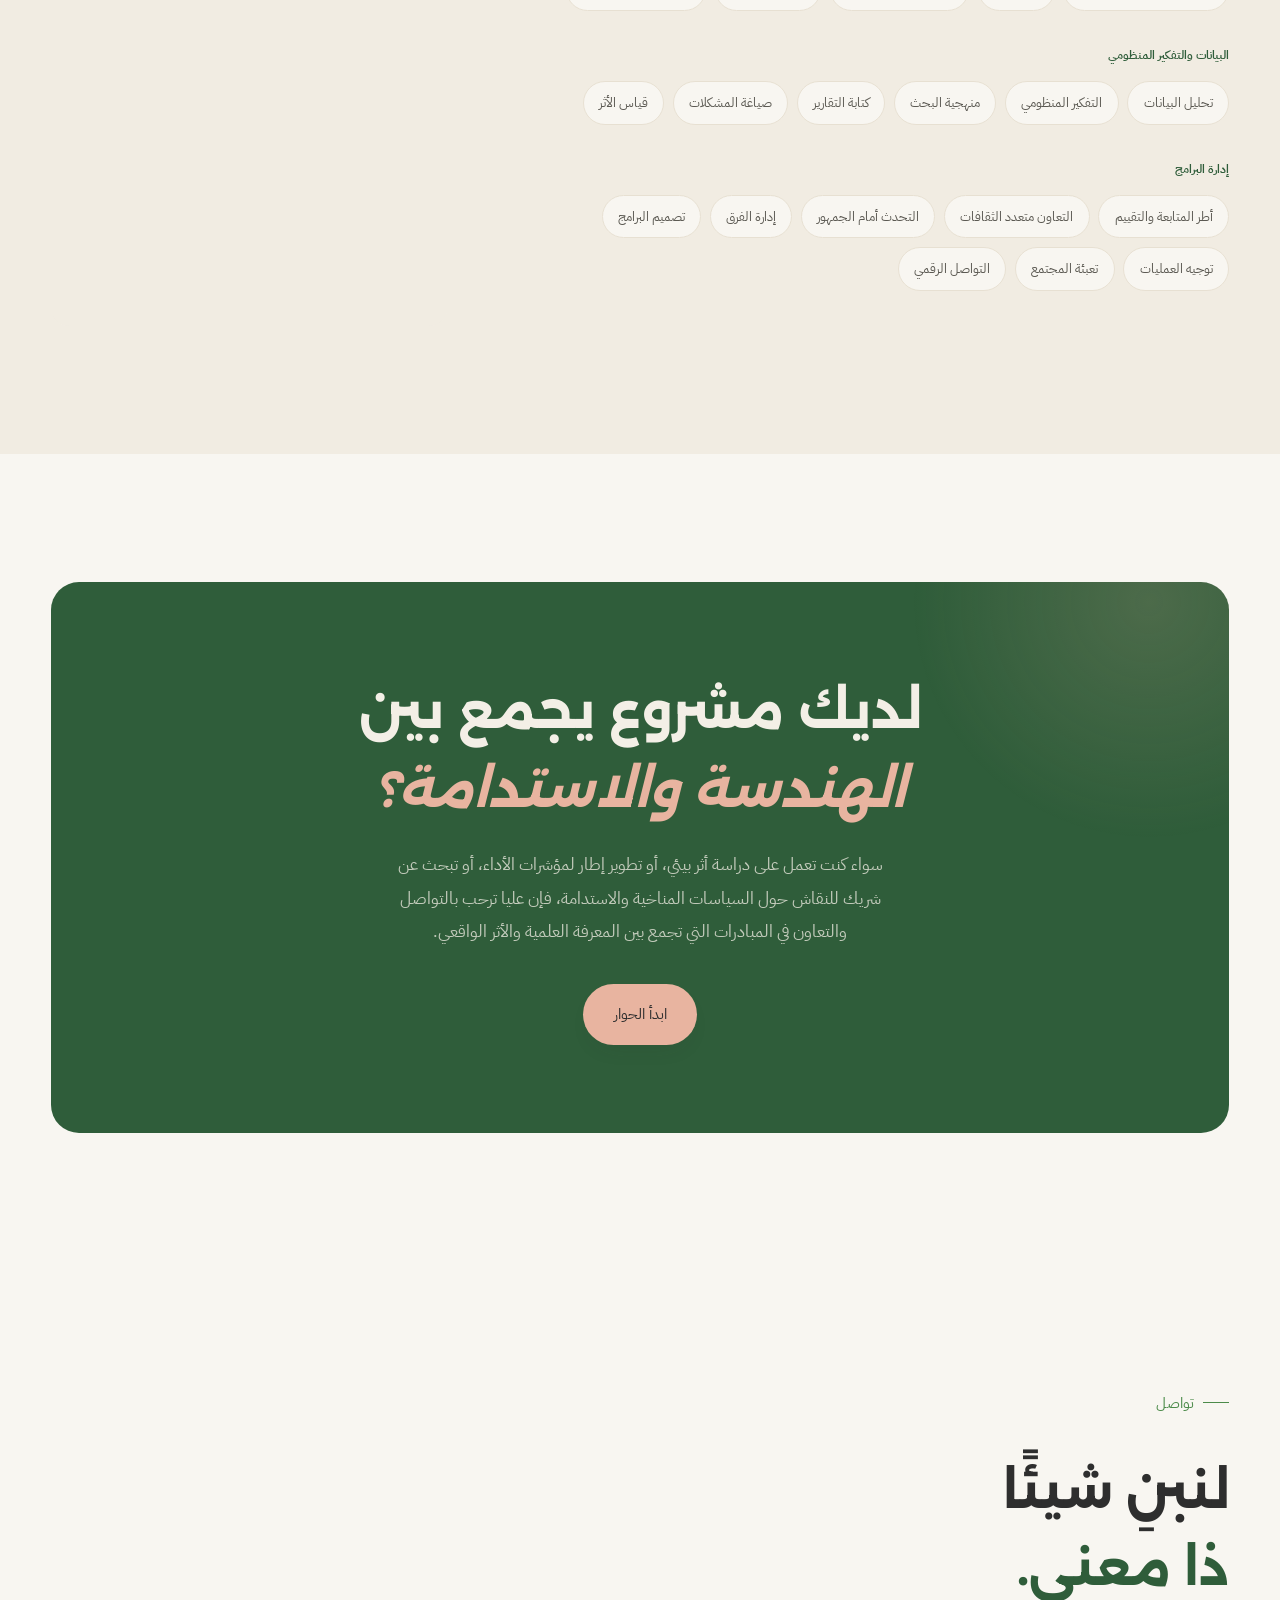
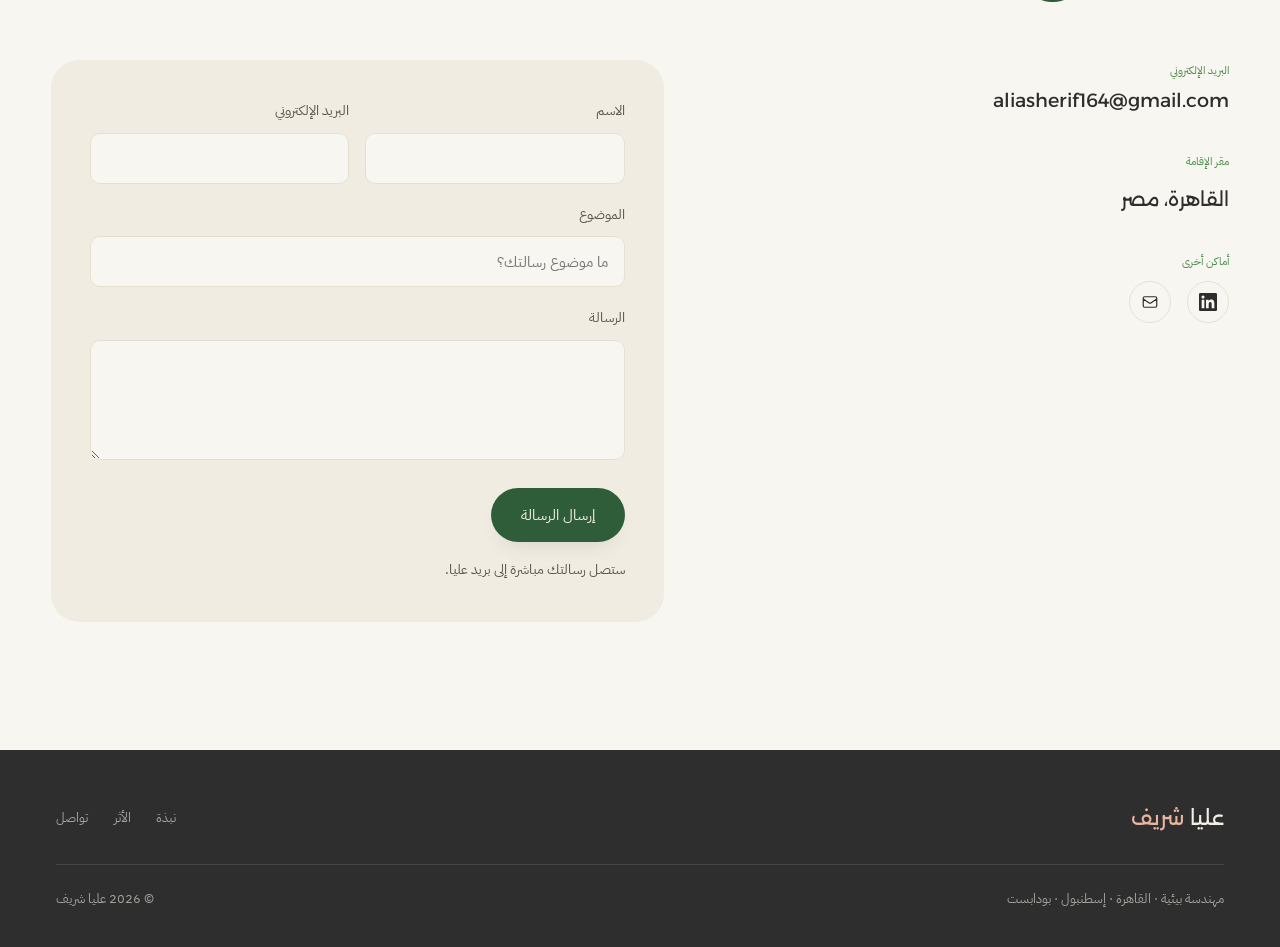
==== commit 1d781417: "Add files via upload" ====
--- a/index-ar.html
+++ b/index-ar.html
@@ -4,7 +4,7 @@
 <meta charset="UTF-8" />
 <meta name="viewport" content="width=device-width, initial-scale=1.0" />
 <title>عليا شريف — مهندسة بيئية وقائدة مناخية</title>
-<meta name="description" content="أليا شريف مهندسة بيئية وممارسة في السياسات المناخية، تعمل في مجالات تقييم الأثر البيئي، وتخطيط إعادة التوطين، ودعوة الشباب المناخية في منطقة الشرق الأوسط وشمال أفريقيا." />
+<meta name="description" content="عليا شريف مهندسة بيئية وممارسة في السياسات المناخية، تعمل في مجالات تقييم الأثر البيئي، وتخطيط إعادة التوطين، ودعوة الشباب المناخية في منطقة الشرق الأوسط وشمال أفريقيا." />
 <link rel="preconnect" href="https://fonts.googleapis.com" />
 <link rel="preconnect" href="https://fonts.gstatic.com" crossorigin />
 <link href="https://fonts.googleapis.com/css2?family=Cormorant+Garamond:ital,wght@0,400;0,500;0,600;0,700;1,400;1,500&family=Manrope:wght@300;400;500;600;700&family=Space+Mono:wght@400;700&family=Alexandria:wght@400;500;600;700&family=IBM+Plex+Sans+Arabic:wght@300;400;500;600;700&display=swap" rel="stylesheet" />
@@ -24,7 +24,7 @@
 
 <!-- ══════════════ NAV ══════════════ -->
 <nav id="navbar">
-  <a href="#hero" class="nav-logo">أليا <span>شريف</span></a>
+  <a href="#hero" class="nav-logo">عليا <span>شريف</span></a>
   <div class="nav-right">
     <ul class="nav-links">
       <li><a href="#about">نبذة</a></li>
@@ -73,19 +73,20 @@
   <div class="hero-grid">
     <div class="hero-copy">
       <p class="hero-eyebrow reveal">مهندسة بيئية · قائدة مناخية</p>
-      <h1 class="reveal">نحوّل المعرفة إلى فعل،
-        <em>والحدود إلى جسور.</em>
+      <h1 class="reveal">حيث تلتقي الهندسة بالقيادة
+        <em>لصناعة أثرٍ مستدام.</em>
       </h1>
       <p class="hero-lede reveal">
-        عليا شريف مهندسة بيئية وقائدة مناخية شغوفة بدفع عجلة التنمية
-        المستدامة من خلال الهندسة والاستدامة والعمل الجماعي. تجمع بين
-        الخبرة التقنية والقيادة المناخية الإقليمية لتحقيق أثر بيئي
-        واجتماعي ملموس في منطقة الشرق الأوسط وشمال أفريقيا.
+        عليا شريف مهندسة بيئية وقائدة مناخية، تؤمن بأن التنمية المستدامة
+        تتحقق عندما تلتقي المعرفة العلمية بالعمل الميداني. تجمع بين
+        الخبرة الهندسية والقيادة المناخية الإقليمية لتطوير حلول تُحدث
+        أثرًا بيئيًا واجتماعيًا مستدامًا في منطقة الشرق الأوسط وشمال
+        أفريقيا.
       </p>
       <div class="hero-roles reveal">
-        <span>متدرّبة هندسة بيئية، إيكوكونسيرف</span>
-        <span>مبعوثة مناخية، وزارة البيئة التركية</span>
-        <span>رئيسة البرامج والأثر، Green Gate لشباب الشرق الأوسط وشمال أفريقيا</span>
+        <span>متدرّبة - EcoConServ للحلول البيئية</span>
+        <span>مبعوثة مناخية - وزارة البيئة والتخطيط العمراني والتغير المناخي التركية</span>
+        <span>رئيسة البرامج والأثر - Green Gate 4 MENA Youth</span>
       </div>
       <div class="hero-actions reveal">
         <a href="#impact" class="btn btn-primary">أعمال مختارة</a>
@@ -94,7 +95,7 @@
     </div>
 
     <div class="hero-photo-wrap reveal">
-      <img src="1.jpeg" alt="صورة شخصية لأليا شريف" onerror="this.style.display='none'; this.nextElementSibling.style.display='flex';" />
+      <img src="1.jpeg" alt="صورة شخصية لعليا شريف" onerror="this.style.display='none'; this.nextElementSibling.style.display='flex';" />
       <div class="photo-fallback" style="display:none;">صورة — أضيفي الملف 1.jpeg إلى هذا المجلد</div>
       <div class="hero-tag-pill">
         <span class="place">القاهرة <span class="arrow">↔</span> إسطنبول <span class="arrow">↔</span> بودابست</span>
@@ -117,66 +118,65 @@
 
       <div class="about-media reveal">
         <div class="about-portrait">
-          <img src="2.jpeg" alt="أليا شريف في حفل تخرج STEM" onerror="this.parentElement.style.background='linear-gradient(160deg, var(--peach), var(--cream-deep))'; this.remove();" />
+          <img src="2.jpeg" alt="عليا شريف في حفل تخرج STEM" onerror="this.parentElement.style.background='linear-gradient(160deg, var(--peach), var(--cream-deep))'; this.remove();" />
         </div>
         <div class="about-credentials">
-          <div class="cred"><b>مقر الإقامة</b><span>القاهرة، مصر</span></div>
           <div class="cred"><b>الدراسة</b><span>هندسة بيئية، بكالوريوس 2027</span></div>
           <div class="cred"><b>اللغات</b><span>العربية، الإنجليزية، التركية</span></div>
-          <div class="cred"><b>حاليًا</b><span>إيكوكونسيرف للحلول البيئية</span></div>
         </div>
       </div>
 
       <div class="about-copy">
-        <h2 class="section-title reveal">مسار وُلد عند نقطة التقاء<br><em>الهندسة والدعوة المجتمعية.</em></h2>
+        <h2 class="section-title reveal">مسيرة بدأت عند تقاطع<br><em>الهندسة والعمل المجتمعي.</em></h2>
         <div style="margin-top:2rem;">
-          <p class="reveal">نشأت أليا في الجيزة بفضول عالِمة وغريزة بنّاءة تدفعها
-            لحل المشكلات الحقيقية. قادتها هذه الغريزة إلى إسطنبول، حيث تستكمل
-            دراستها في الهندسة البيئية بجامعة إسطنبول-جراح باشا، ثم إلى
-            بودابست، حيث صقلت أساسها التقني خلال برنامج تبادل إيراسموس+ في
-            علوم المياه بجامعة لودوفيكا للخدمة العامة.</p>
-
-          <p class="reveal">يمتد عملها اليوم ليشمل <strong>الاستشارات البيئية
-            والاجتماعية لمشاريع البنية التحتية والصناعة</strong>، حيث أسهمت
-            في دراسات الأثر البيئي والاجتماعي، ودراسات العناية الواجبة
-            البيئية والاجتماعية، وتقييم الأثر البيئي، وخطط إعادة التوطين،
-            وتطوير المقترحات، وورش التشاور المجتمعي، وأطر الإدارة البيئية
-            والاجتماعية. ومن خلال هذه التجارب، بنت أساسًا متينًا في استشارات
-            الاستدامة، والتواصل مع أصحاب المصلحة، والامتثال البيئي، وتخطيط
-            المشاريع.</p>
-
-          <p class="reveal">خارج المكتب، تقود أليا منظمة <strong>Green Gate
-            لشباب الشرق الأوسط وشمال أفريقيا</strong> بصفتها رئيسة البرامج
-            والأثر، بعد أن تولت سابقًا توسيع عمليات المنظمة كمديرة للعمليات
-            لتصل إلى <strong>أكثر من 500 قائد شاب في 22 دولة</strong>. اختيرت
-            واحدة من <strong>200 مبعوث مناخي وطني</strong> في تركيا، ومثّلت
-            مصر كمندوبة شبابية في مؤتمر الشباب COY19 بباكو، وتتولى الآن
-            تنسيق لوجستيات مؤتمر COY21 استعدادًا لـCOP31 في أنطاليا. تعمل
-            بارتياح باللغات العربية والإنجليزية والتركية، وتؤمن بأن الهندسة
-            الأوضح والدعوة الأوضح تُبنيان من الغريزة نفسها: الانتباه، ثم
-            الفعل.</p>
+          <p class="reveal">نشأت عليا في محافظة الجيزة في مصر، بشغفٍ لفهم
+            المشكلات والبحث عن حلول عملية لها. قادها هذا الشغف إلى إسطنبول،
+            حيث تتابع دراسة الهندسة البيئية في جامعة إسطنبول–جراح باشا، ثم
+            إلى بودابست، حيث عززت خبرتها التقنية من خلال برنامج Erasmus+ في
+            علوم المياه بجامعة LUDOVIKA UNIVERSITY OF PUBLIC SERVICE.</p>
+
+          <p class="reveal">اليوم، يمتد عملها إلى مجال <strong>الاستشارات
+            البيئية والاجتماعية لمشاريع البنية التحتية والقطاع
+            الصناعي</strong>، حيث أسهمت في إعداد دراسات الأثر البيئي
+            والاجتماعي، ودراسات العناية الواجبة البيئية والاجتماعية،
+            وتقييمات الأثر البيئي، وخطط إعادة التوطين، والمقترحات الفنية،
+            وورش التشاور مع أصحاب المصلحة، وأطر الإدارة البيئية والاجتماعية.
+            ومن خلال هذه التجارب، رسخت خبرتها في استشارات الاستدامة، وإشراك
+            أصحاب المصلحة، والامتثال البيئي، وإدارة المشاريع.</p>
+
+          <p class="reveal">وخارج نطاق العمل، تقود عليا البرامج والأثر في
+            منظمة <strong>Green Gate 4 MENA Youth</strong>، بعد أن أسهمت
+            سابقًا في توسيع عمليات المنظمة بصفتها مديرةً للعمليات، بما دعم
+            شبكة تضم <strong>أكثر من 500 قائد شاب في 22 دولة</strong>. كما
+            اختيرت ضمن <strong>200 مبعوث مناخي وطني</strong> في تركيا،
+            ومثّلت مصر بصفتها مندوبة شبابية في مؤتمر الشباب COY19 في باكو،
+            وتتولى حاليًا تنسيق الجوانب اللوجستية لمؤتمر COY21 استعدادًا
+            لمؤتمر COP31 في أنطاليا. تعمل عليا بثلاث لغات: العربية
+            والإنجليزية والتركية، وتؤمن بأن الحلول المستدامة تبدأ بفهمٍ عميق
+            للتحديات، ثم تتحول إلى أثر حقيقي من خلال المعرفة والعمل
+            والتعاون.</p>
         </div>
 
         <div class="stat-row">
           <div class="stat-cell reveal">
             <div class="stat-num">10+</div>
-            <div class="stat-label">دولة تفاعلت معها</div>
+            <div class="stat-label">دول امتد إليها أثرها</div>
           </div>
           <div class="stat-cell reveal">
             <div class="stat-num">500+</div>
-            <div class="stat-label">قائد شاب تم ربطهم بالفرص</div>
+            <div class="stat-label">قائدًا شابًا رُبطوا بفرص نوعية</div>
           </div>
           <div class="stat-cell reveal">
             <div class="stat-num">200</div>
-            <div class="stat-label">مبعوث مناخي وطني — وهي واحدة منهم</div>
+            <div class="stat-label">مبعوث مناخي وطني، وكانت واحدةً منهم</div>
           </div>
           <div class="stat-cell reveal">
             <div class="stat-num">15+</div>
-            <div class="stat-label">مؤتمر ومنتدى حضرتها</div>
+            <div class="stat-label">مؤتمرًا ومنتدى دوليًا شاركت فيه</div>
           </div>
           <div class="stat-cell reveal">
             <div class="stat-num">3</div>
-            <div class="stat-label">لغات عمل، إقليم واحد</div>
+            <div class="stat-label">لغات... ورسالة واحدة</div>
           </div>
         </div>
       </div>
@@ -190,24 +190,24 @@
     <div class="section-head">
       <div>
         <div class="eyebrow reveal">الخبرات</div>
-        <h2 class="section-title reveal">حيث يلتقي العمل التقني<br><em>بالأثر الإنساني.</em></h2>
-      </div>
-      <p class="section-kicker reveal">أربعة مجالات عمل، كل منها متجذر في عمل
-        مخبري تطبيقي، ومشاريع استشارية حية، وسنوات داخل عملية الأمم المتحدة
-        الخاصة بشباب المناخ.</p>
+        <h2 class="section-title reveal">حيث تلتقي الخبرة التقنية<br><em>بالأثر المستدام.</em></h2>
+      </div>
+      <p class="section-kicker reveal">أربعة مجالات خبرة تشكلت من خلال العمل
+        المخبري، والمشروعات الاستشارية، والمشاركة الفاعلة في مسارات المناخ
+        الدولية تحت مظلة الأمم المتحدة.</p>
     </div>
 
     <div class="expertise-grid">
       <div class="expertise-card reveal">
         <div class="expertise-num">01</div>
         <h3>الاستشارات البيئية والاستدامة</h3>
-        <p>المساهمة في الدراسات البيئية وخدمات الاستشارات الفنية لمشاريع
-          البنية التحتية والصناعة على المستويين الوطني والدولي. تشمل خبرتها
-          تقييمات الأثر البيئي (EIA)، وتقييمات الأثر البيئي والاجتماعي
-          (ESIA)، ودراسات العناية الواجبة البيئية والاجتماعية (ESDD)،
-          وتطوير المقترحات الفنية، والامتثال البيئي، وخطط عمل إعادة
-          التوطين (RAP)، ومؤشرات الأداء الرئيسية، والتواصل مع أصحاب
-          المصلحة عبر مختلف مراحل تطوير المشروع.</p>
+        <p>المساهمة في إعداد الدراسات البيئية وتقديم الاستشارات الفنية
+          لمشروعات البنية التحتية والقطاع الصناعي على المستويين المحلي
+          والدولي. وتشمل خبرتها تقييمات الأثر البيئي (EIA)، وتقييمات الأثر
+          البيئي والاجتماعي (ESIA)، ودراسات العناية الواجبة البيئية
+          والاجتماعية (ESDD)، وإعداد المقترحات الفنية، وضمان الامتثال
+          البيئي، وخطط إعادة التوطين (RAP)، وتطوير مؤشرات الأداء الرئيسية
+          (KPIs)، والتواصل مع أصحاب المصلحة خلال مختلف مراحل المشروع.</p>
         <div class="expertise-tags">
           <span>EIA</span><span>ESIA</span><span>ESDD</span><span>الامتثال البيئي</span>
         </div>
@@ -215,10 +215,10 @@
 
       <div class="expertise-card reveal">
         <div class="expertise-num">02</div>
-        <h3>جودة المياه وتحليل الصرف الصحي</h3>
-        <p>خبرة مخبرية في إجراء تجارب التخثر والتلبيد، والترسيب، والترشيح،
-          وتقييم مؤشرات BOD وCOD وTSS للتوصية بأنظمة معالجة مناسبة للعملاء
-          الصناعيين.</p>
+        <h3>جودة المياه وتحليل مياه الصرف</h3>
+        <p>خبرة مخبرية في إجراء اختبارات التخثر والتلبيد، والترسيب،
+          والترشيح، وتحليل مؤشرات جودة المياه، بما يشمل BOD وCOD وTSS، لدعم
+          اختيار أنظمة المعالجة الملائمة للمنشآت الصناعية.</p>
         <div class="expertise-tags">
           <span>BOD / COD / TSS</span><span>أنظمة الترشيح</span><span>GPS-X</span>
         </div>
@@ -226,13 +226,13 @@
 
       <div class="expertise-card reveal">
         <div class="expertise-num">03</div>
-        <h3>السياسات المناخية ودعوة الشباب</h3>
-        <p>تحويل العمليات المناخية الدولية إلى فرص لمشاركة شبابية مؤثرة.
-          يشمل عملها العمل كأحد المبعوثين المناخيين الوطنيين في تركيا،
-          وتمثيل مصر في COY19، وإلقاء كلمة رئيسية في LCOY تركيا، وتنسيق
-          لوجستيات COY21 استعدادًا لـCOP31، وتصميم برامج إقليمية أشركت
-          أكثر من 150 قائدًا شابًا في مجال المناخ عبر منطقة الشرق الأوسط
-          وشمال أفريقيا.</p>
+        <h3>السياسات المناخية وتمكين الشباب</h3>
+        <p>ربط مسارات المناخ الدولية بفرص مشاركة شبابية مؤثرة. يشمل ذلك
+          العمل ضمن برنامج المبعوثين المناخيين الوطنيين في تركيا، وتمثيل
+          مصر في COY19، وإلقاء كلمة رئيسية في LCOY Türkiye، وتنسيق الجوانب
+          اللوجستية لمؤتمر COY21 استعدادًا لمؤتمر COP31، إلى جانب تصميم
+          برامج إقليمية أسهمت في إشراك أكثر من 150 قائدًا شابًا في العمل
+          المناخي بمنطقة الشرق الأوسط وشمال أفريقيا.</p>
         <div class="expertise-tags">
           <span>UNFCCC / ACE</span><span>تصميم البرامج</span><span>التحدث أمام الجمهور</span>
         </div>
@@ -245,54 +245,56 @@
 <section id="impact" class="section-alt">
   <div class="container">
     <div class="eyebrow reveal">أعمال مختارة</div>
-    <h2 class="section-title reveal">مشاريع تجاوزت<br><em>حدود الورق.</em></h2>
+    <h2 class="section-title reveal">مشاريع تجاوز أثرها<br><em>حدود التنفيذ.</em></h2>
 
     <div class="impact-grid">
       <div class="impact-card impact-card--wide reveal">
         <div class="impact-tag">قيادة شبابية</div>
-        <h3>Green Gate لشباب الشرق الأوسط وشمال أفريقيا</h3>
-        <p class="impact-desc">وسّعت العمليات بصفتها مديرة العمليات، ثم تولت
-          التوجيه البرامجي كرئيسة للبرامج والأثر — وصممت منهج الزمالة الذي
-          يُستخدم الآن من قبل أكثر من 150 مشاركًا.</p>
-        <div class="impact-outcome">أكثر من 500 قائد شاب في أكثر من 10 دول تم ربطهم بفرص مناخية.</div>
+        <h3>Green Gate 4 MENA Youth</h3>
+        <p class="impact-desc">أسهمت في توسيع عمليات المنظمة بصفتها مديرةً
+          للعمليات، ثم انتقلت إلى قيادة التوجه البرامجي بصفتها رئيسةً
+          للبرامج والأثر، حيث صممت برنامج الزمالة الذي يُطبَّق اليوم
+          بمشاركة أكثر من 150 شابًا وشابة.</p>
+        <div class="impact-outcome">ربط أكثر من 500 قائد شاب بفرص مناخية في أكثر من 10 دول.</div>
       </div>
 
       <div class="impact-card reveal">
         <div class="impact-tag">استشارات · مجال ممارسة</div>
         <h3>الاستشارات البيئية والاجتماعية</h3>
-        <p class="impact-desc">المساهمة في عمليات ESIA وESDD وRAP لمشاريع
-          البنية التحتية والصناعة — من تطوير المقترحات الفنية إلى الامتثال
-          البيئي وتنسيق أصحاب المصلحة.</p>
-        <div class="impact-outcome">وثائق جاهزة للجهات الرقابية، مصممة لتراعي الهندسة واحتياجات المجتمع معًا.</div>
+        <p class="impact-desc">المشاركة في إعداد دراسات ESIA وESDD وخطط إعادة
+          التوطين (RAP) لمشروعات البنية التحتية والقطاع الصناعي، بدءًا من
+          إعداد المقترحات الفنية، مرورًا بالامتثال البيئي، وصولًا إلى
+          التنسيق مع أصحاب المصلحة.</p>
+        <div class="impact-outcome">وثائق فنية تستوفي المتطلبات التنظيمية، وتوازن بين الاعتبارات الهندسية والبيئية والاجتماعية.</div>
       </div>
 
       <div class="impact-card reveal">
         <div class="impact-tag">استشارات · مجال ممارسة</div>
         <h3>أداء المرافق وأطر مؤشرات الأداء</h3>
-        <p class="impact-desc">بناء ملفات عمل لمؤشرات أداء رئيسية ذكية،
-          وإجراء تحليلات فجوة مقابل عقود إدارة المرافق، لضمان بقاء الأداء
-          التشغيلي للمواقع الصناعية ومواقع الطاقة المتجددة قابلاً للقياس
-          لا مجرد طموح.</p>
-        <div class="impact-outcome">أطر أداء جاهزة للتسليم بين المقاولين.</div>
+        <p class="impact-desc">إعداد أطر مؤشرات الأداء الرئيسية (KPIs)،
+          وإجراء تحليلات الفجوات مقارنةً بعقود إدارة المرافق، بما يدعم قياس
+          الأداء التشغيلي وتحسينه في المشروعات الصناعية ومشروعات الطاقة
+          المتجددة.</p>
+        <div class="impact-outcome">أطر أداء عملية وجاهزة للتطبيق بين مختلف أطراف المشروع.</div>
       </div>
 
       <div class="impact-card reveal">
         <div class="impact-tag">استشارات · مجال ممارسة</div>
         <h3>التشاور العام والتواصل مع أصحاب المصلحة</h3>
-        <p class="impact-desc">دعم ورش التشاور العام وعمليات التواصل مع
-          أصحاب المصلحة التي تُبقي المجتمعات المتأثرة على اطلاع ومسموعة
-          الصوت طوال مراحل تطوير المشروع.</p>
-        <div class="impact-outcome">عمليات تواصل تصمد أمام تدقيق المجتمع والجهات الرقابية معًا.</div>
+        <p class="impact-desc">المساهمة في تنظيم جلسات التشاور العام وإدارة
+          التواصل مع أصحاب المصلحة، بما يعزز مشاركة المجتمعات المتأثرة
+          ويضمن إشراكها في مختلف مراحل تطوير المشروع.</p>
+        <div class="impact-outcome">عمليات تواصل تعزز الشفافية وتلبي متطلبات الجهات التنظيمية وأصحاب المصلحة.</div>
       </div>
 
       <div class="impact-card impact-card--wide reveal">
         <div class="impact-tag">منتدى إقليمي</div>
         <h3>منتدى GreenX الإقليمي لشباب الشرق الأوسط وشمال أفريقيا</h3>
-        <p class="impact-desc">بصفتها مديرة العمليات الداخلية والتنسيق،
-          قادت فريقًا تطوعيًا متعدد الجنسيات عبر سير العمل والتواصل
-          والجداول الزمنية للمخرجات خلف منتدى إقليمي بارز عُقد في تونس،
-          أكتوبر 2025.</p>
-        <div class="impact-outcome">فعالية معقدة عابرة للحدود أُنجزت في موعدها بفريق تطوعي موزّع.</div>
+        <p class="impact-desc">بصفتها مديرة العمليات الداخلية والتنسيق، قادت
+          فريقًا تطوعيًا متعدد الجنسيات لإدارة سير العمل، والتنسيق بين
+          الفرق، ومتابعة الجداول الزمنية، بما أسهم في إنجاح المنتدى
+          الإقليمي الذي عُقد في تونس في أكتوبر 2025.</p>
+        <div class="impact-outcome">تنسيق فعالية إقليمية معقدة وتنفيذها بنجاح من خلال فريق تطوعي عابر للحدود.</div>
       </div>
     </div>
   </div>
@@ -403,29 +405,31 @@
 <section id="recognition" class="section-dark">
   <div class="container">
     <div class="eyebrow reveal">التقدير</div>
-    <h2 class="section-title reveal">موضع ثقة على<br><em>طاولة القرار.</em></h2>
+    <h2 class="section-title reveal">حضور موثوق...<br><em>ومشاركة في دوائر صنع القرار.</em></h2>
 
     <div class="recognition-grid">
       <div class="recognition-card reveal">
         <div class="recognition-icon">◈</div>
         <h3>مبعوثة مناخية</h3>
-        <p>عُيّنت من قبل وزارة البيئة والتحضر والتغير المناخي التركية —
-          واحدة من 200 سفير وطني يربطون بين المجتمعات الجامعية والعمل
-          الحكومي المناخي، بالتعاون مع اليونيسف تركيا.</p>
+        <p>اختيرت مبعوثةً مناخية من قبل وزارة البيئة والتحضر والتغير
+          المناخي التركية، ضمن مجموعة تضم 200 مبعوث ومبعوثة على مستوى
+          تركيا، لربط الجامعات بالعمل المناخي الوطني، بالشراكة مع اليونيسف
+          في تركيا.</p>
       </div>
       <div class="recognition-card reveal">
         <div class="recognition-icon">◇</div>
         <h3>متحدثة عامة</h3>
-        <p>متحدثة رئيسية في LCOY تركيا. متحدثة ضيفة في أيام الاستدامة
-          بجامعة جراح باشا. منسقة ومديرة نقاش في منتدى GreenX MENA بتونس.</p>
+        <p>شاركت متحدثةً رئيسية في LCOY Türkiye، ومتحدثةً ضيفة في أيام
+          الاستدامة بجامعة إسطنبول–جراح باشا، كما أدارت جلسات نقاش ونسّقت
+          أعمال منتدى GreenX MENA الإقليمي في تونس.</p>
       </div>
       <div class="recognition-card reveal">
         <div class="recognition-icon">◈</div>
         <h3>عضوة في YOUNGO</h3>
-        <p>عضوة نشطة في أكبر تجمع شبابي داخل اتفاقية الأمم المتحدة
-          الإطارية بشأن تغير المناخ (UNFCCC)، تسهم في مجموعة عمل العمل من
-          أجل التمكين المناخي (ACE) وتنسّق لوجستيات COY21 استعدادًا
-          لـCOP31.</p>
+        <p>عضوة فاعلة في YOUNGO، المكوّن الرسمي للشباب ضمن اتفاقية الأمم
+          المتحدة الإطارية بشأن تغير المناخ (UNFCCC)، حيث تسهم في مجموعة
+          عمل العمل من أجل التمكين المناخي (ACE)، وتشارك في تنسيق الجوانب
+          اللوجستية لمؤتمر COY21 استعدادًا لمؤتمر COP31.</p>
       </div>
     </div>
 
@@ -572,11 +576,12 @@
 <section id="cta">
   <div class="container">
     <div class="cta-band reveal">
-      <h2>لديك مشروع يحتاج إلى<br><em>هندسة واهتمام؟</em></h2>
-      <p>سواء كان تقييمًا بيئيًا، أو إطار مؤشرات أداء، أو مجرد حوار حول
-        السياسات المناخية — أليا منفتحة دائمًا على العمل الذي يأخذ العلم
-        والناس على محمل الجد.</p>
-      <a href="#contact" class="btn btn-primary">تواصل معنا</a>
+      <h2>لديك مشروع يجمع بين<br><em>الهندسة والاستدامة؟</em></h2>
+      <p>سواء كنت تعمل على دراسة أثر بيئي، أو تطوير إطار لمؤشرات الأداء، أو
+        تبحث عن شريك للنقاش حول السياسات المناخية والاستدامة، فإن عليا
+        ترحب بالتواصل والتعاون في المبادرات التي تجمع بين المعرفة العلمية
+        والأثر الواقعي.</p>
+      <a href="#contact" class="btn btn-primary">ابدأ الحوار</a>
     </div>
   </div>
 </section>
@@ -634,7 +639,7 @@
           <textarea id="fmessage" name="message" required></textarea>
         </div>
         <button type="submit" class="btn btn-primary">إرسال الرسالة</button>
-        <p class="form-note">ستصل رسالتك مباشرة إلى بريد أليا.</p>
+        <p class="form-note">ستصل رسالتك مباشرة إلى بريد عليا.</p>
         <p class="form-submit-msg" id="formMsg">شكرًا لك — تم إرسال رسالتك.</p>
       </form>
     </div>
@@ -644,7 +649,7 @@
 <!-- ══════════════ FOOTER ══════════════ -->
 <footer>
   <div class="footer-inner">
-    <div class="footer-brand">أليا <span>شريف</span></div>
+    <div class="footer-brand">عليا <span>شريف</span></div>
     <div class="footer-links">
       <a href="#about">نبذة</a>
       <a href="#impact">الأثر</a>
@@ -653,7 +658,7 @@
   </div>
   <div class="footer-bottom">
     <span>مهندسة بيئية · القاهرة · إسطنبول · بودابست</span>
-    <span>© 2026 أليا شريف</span>
+    <span>© 2026 عليا شريف</span>
   </div>
 </footer>
 
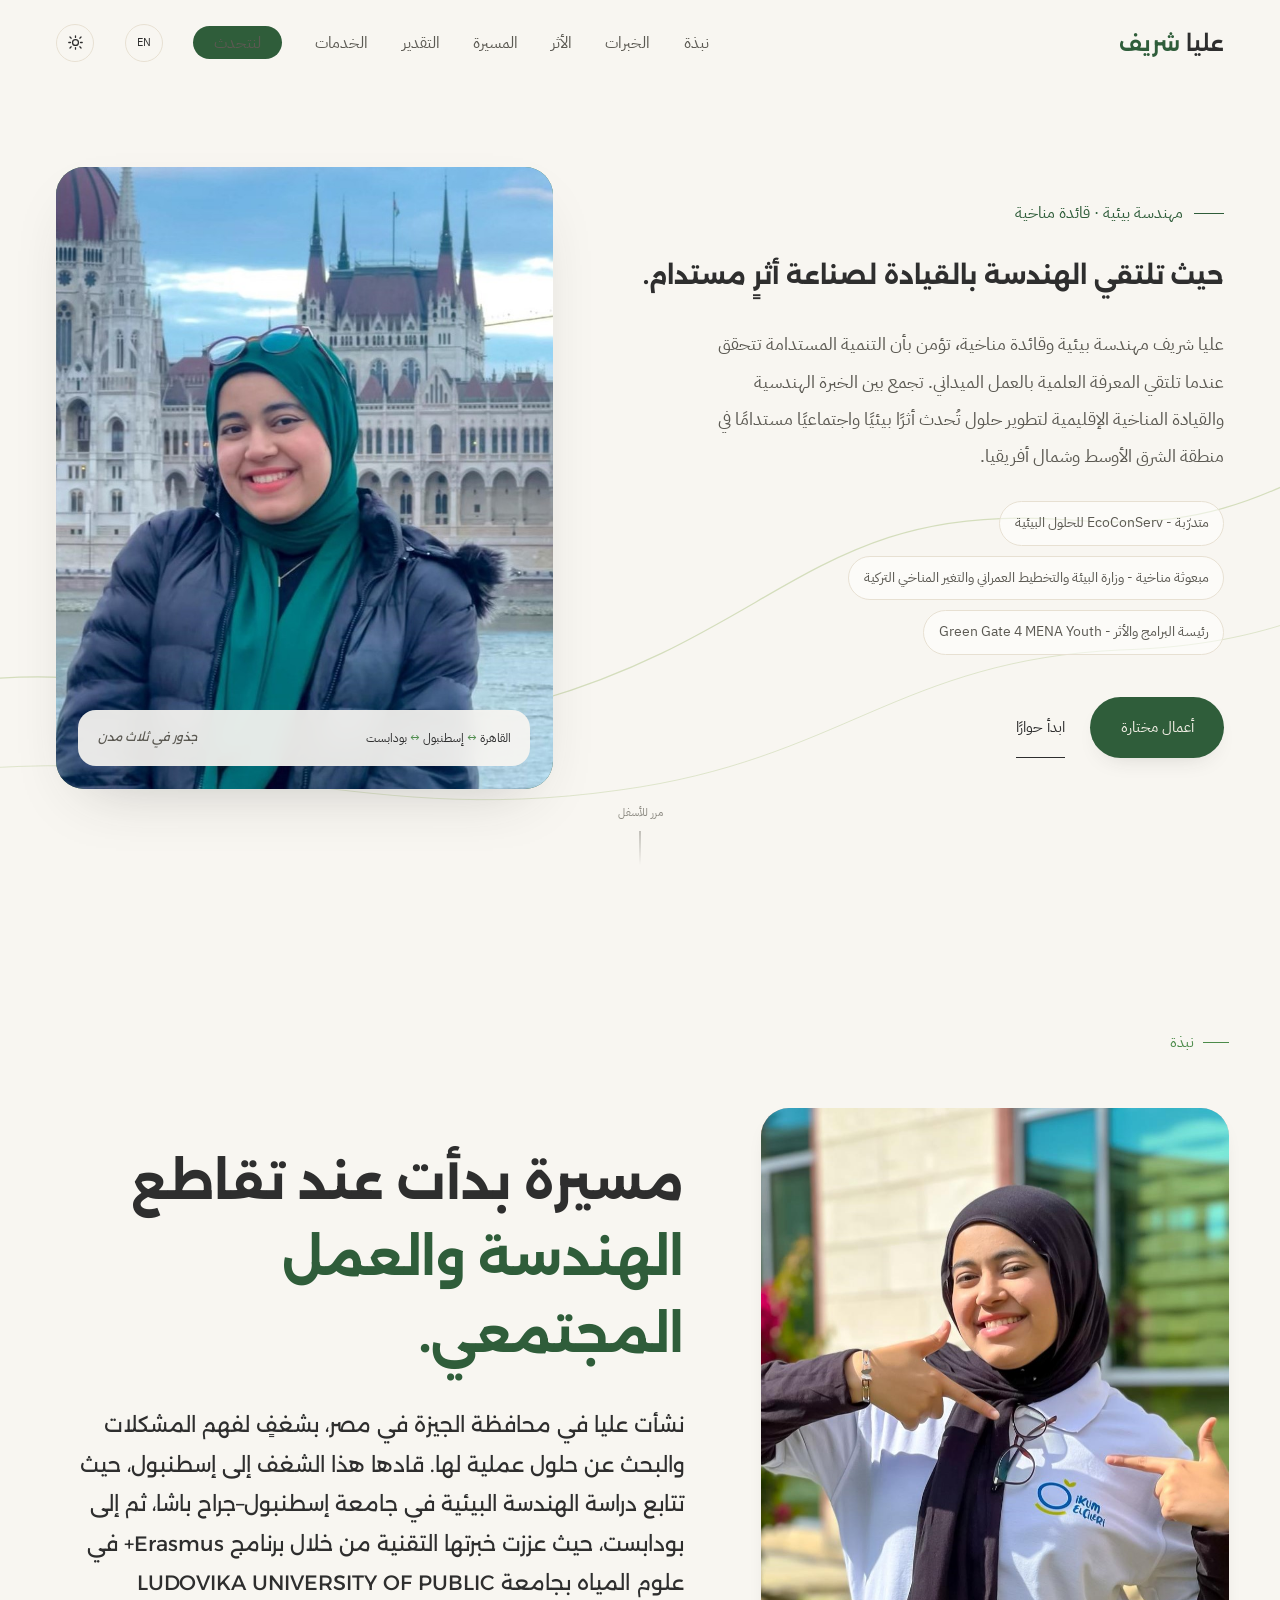
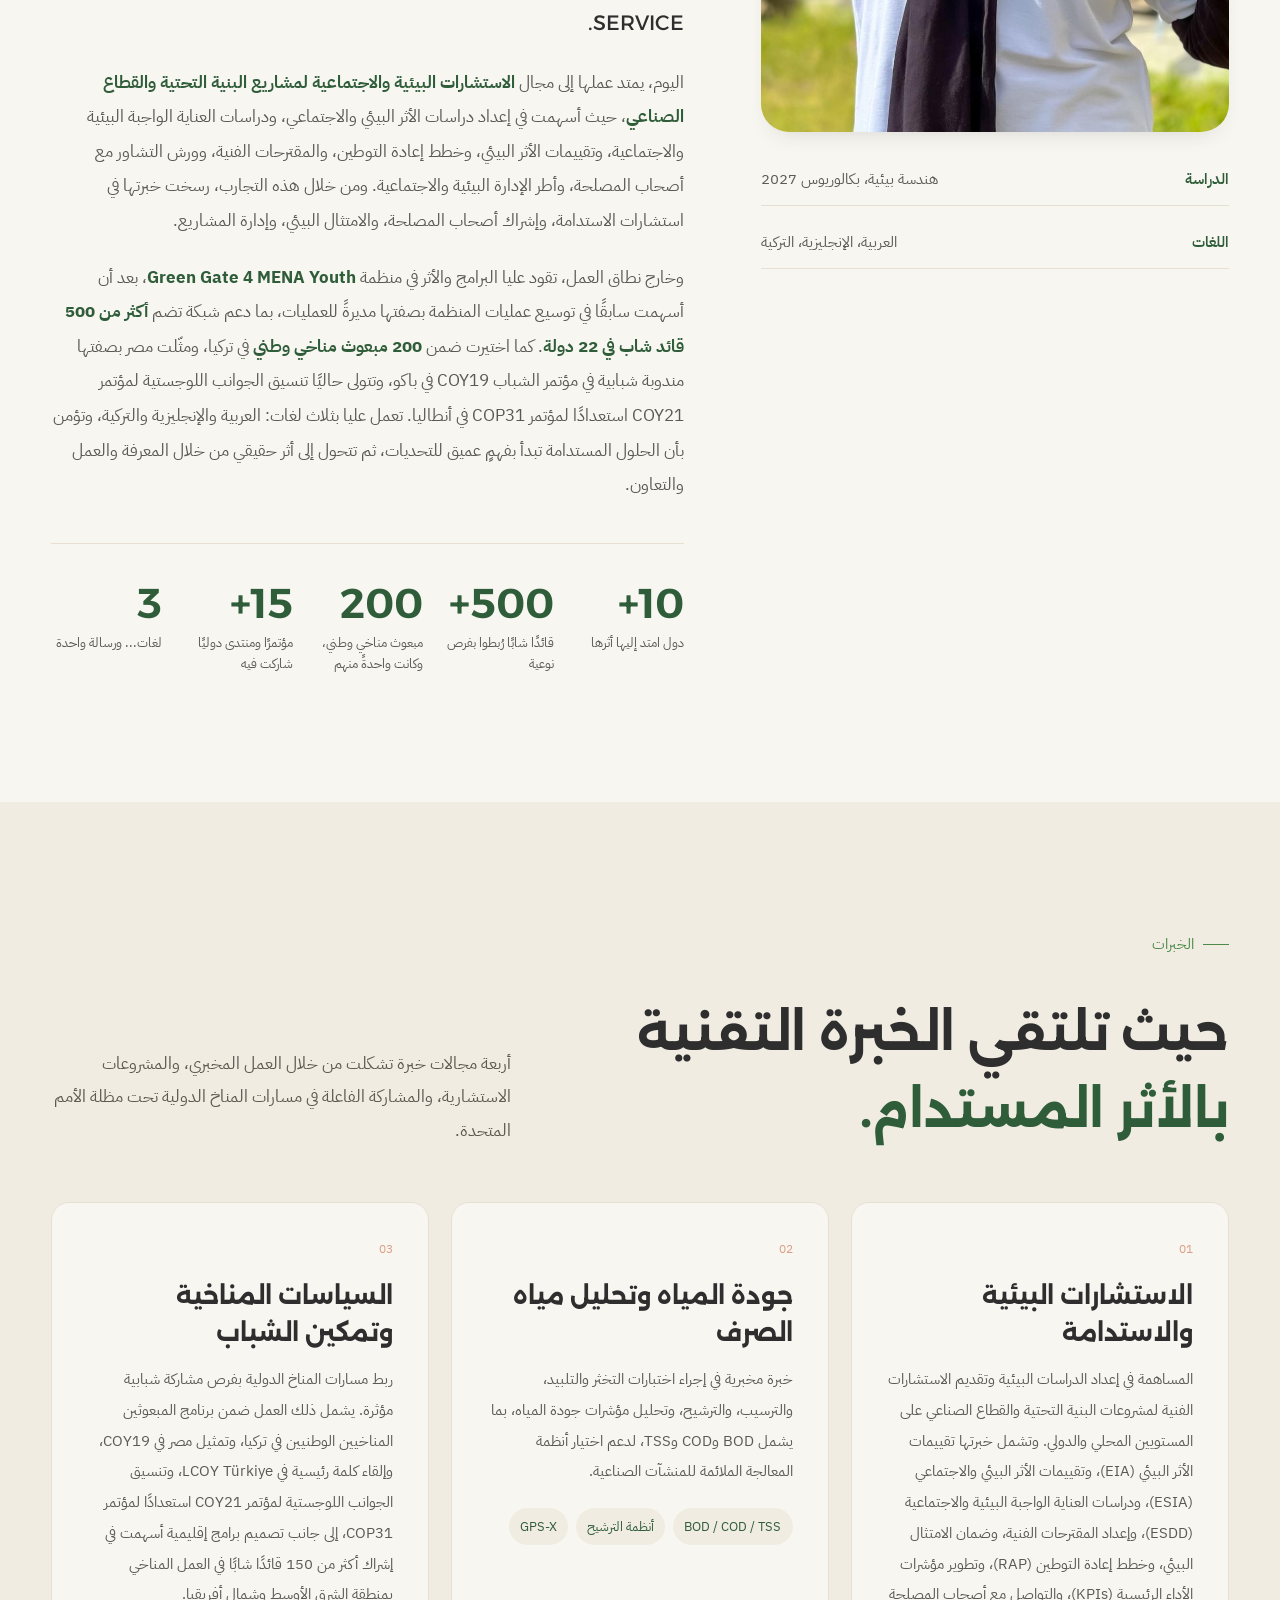
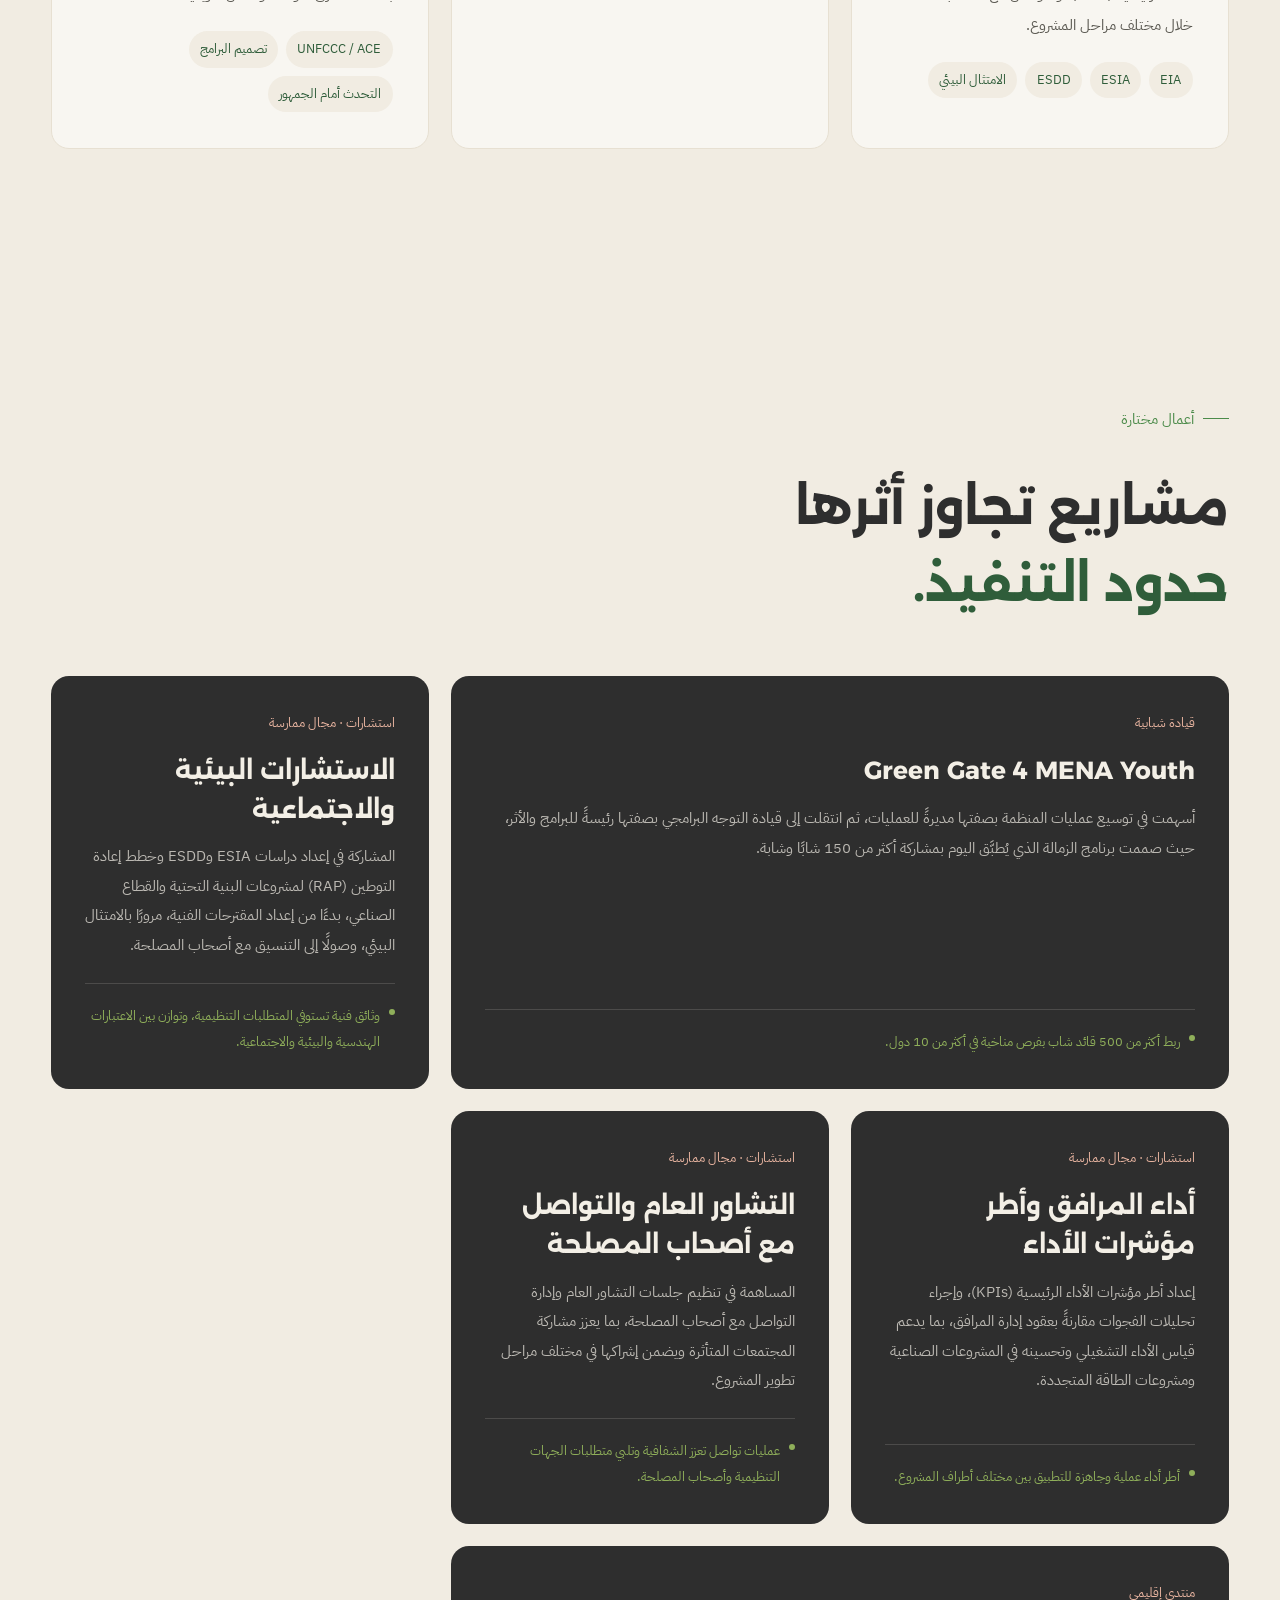
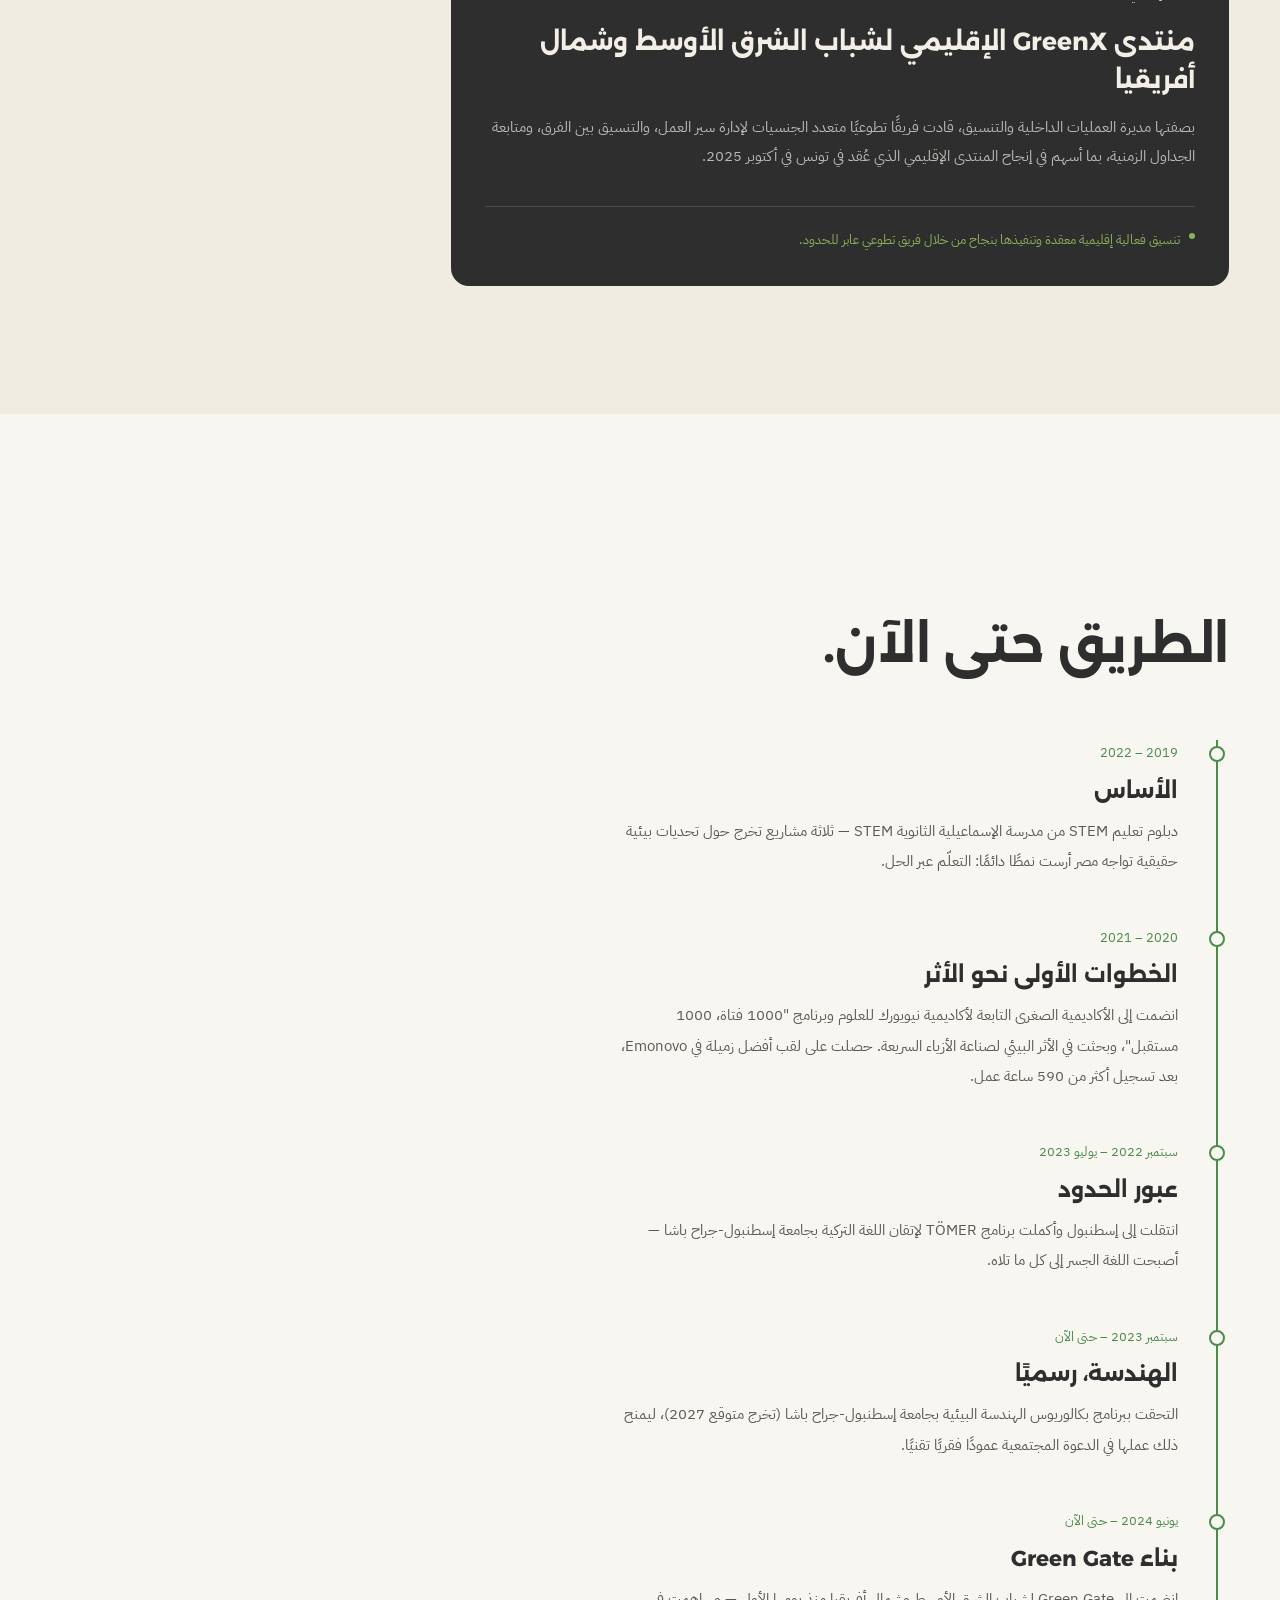
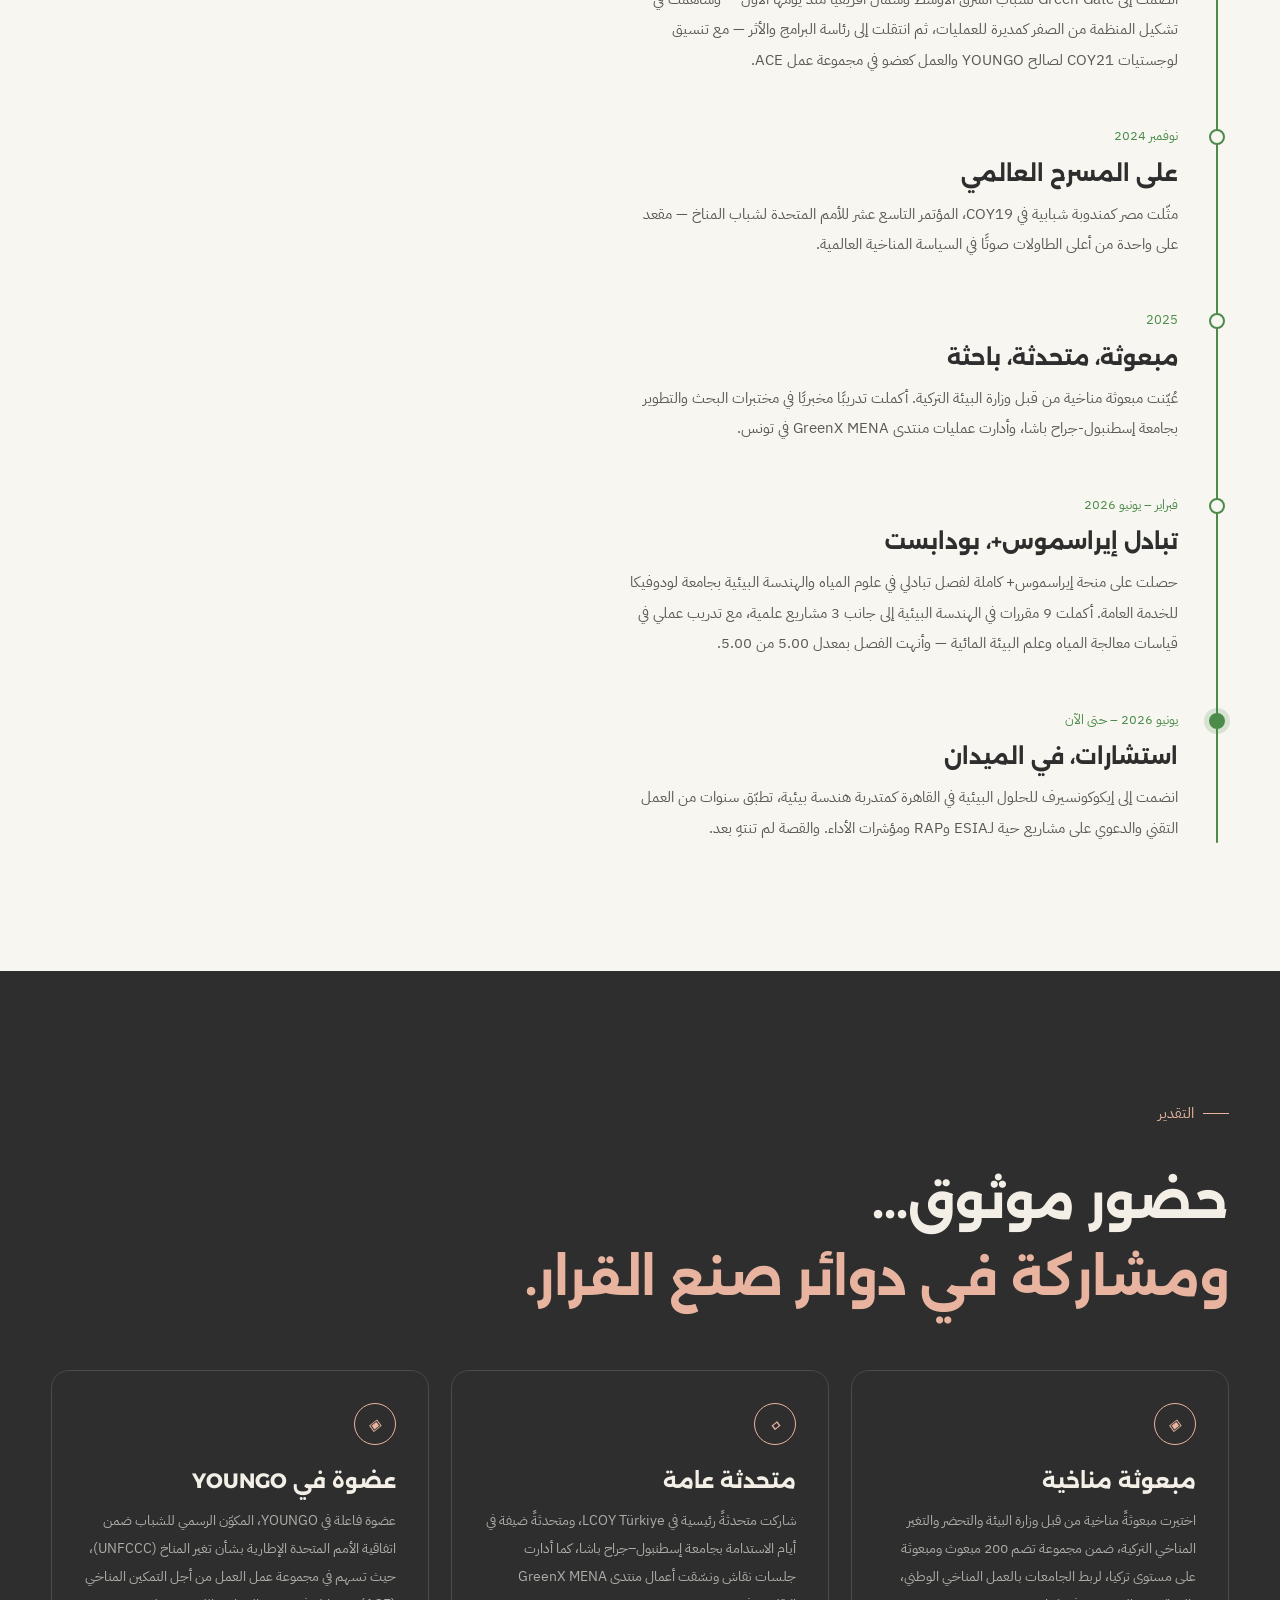
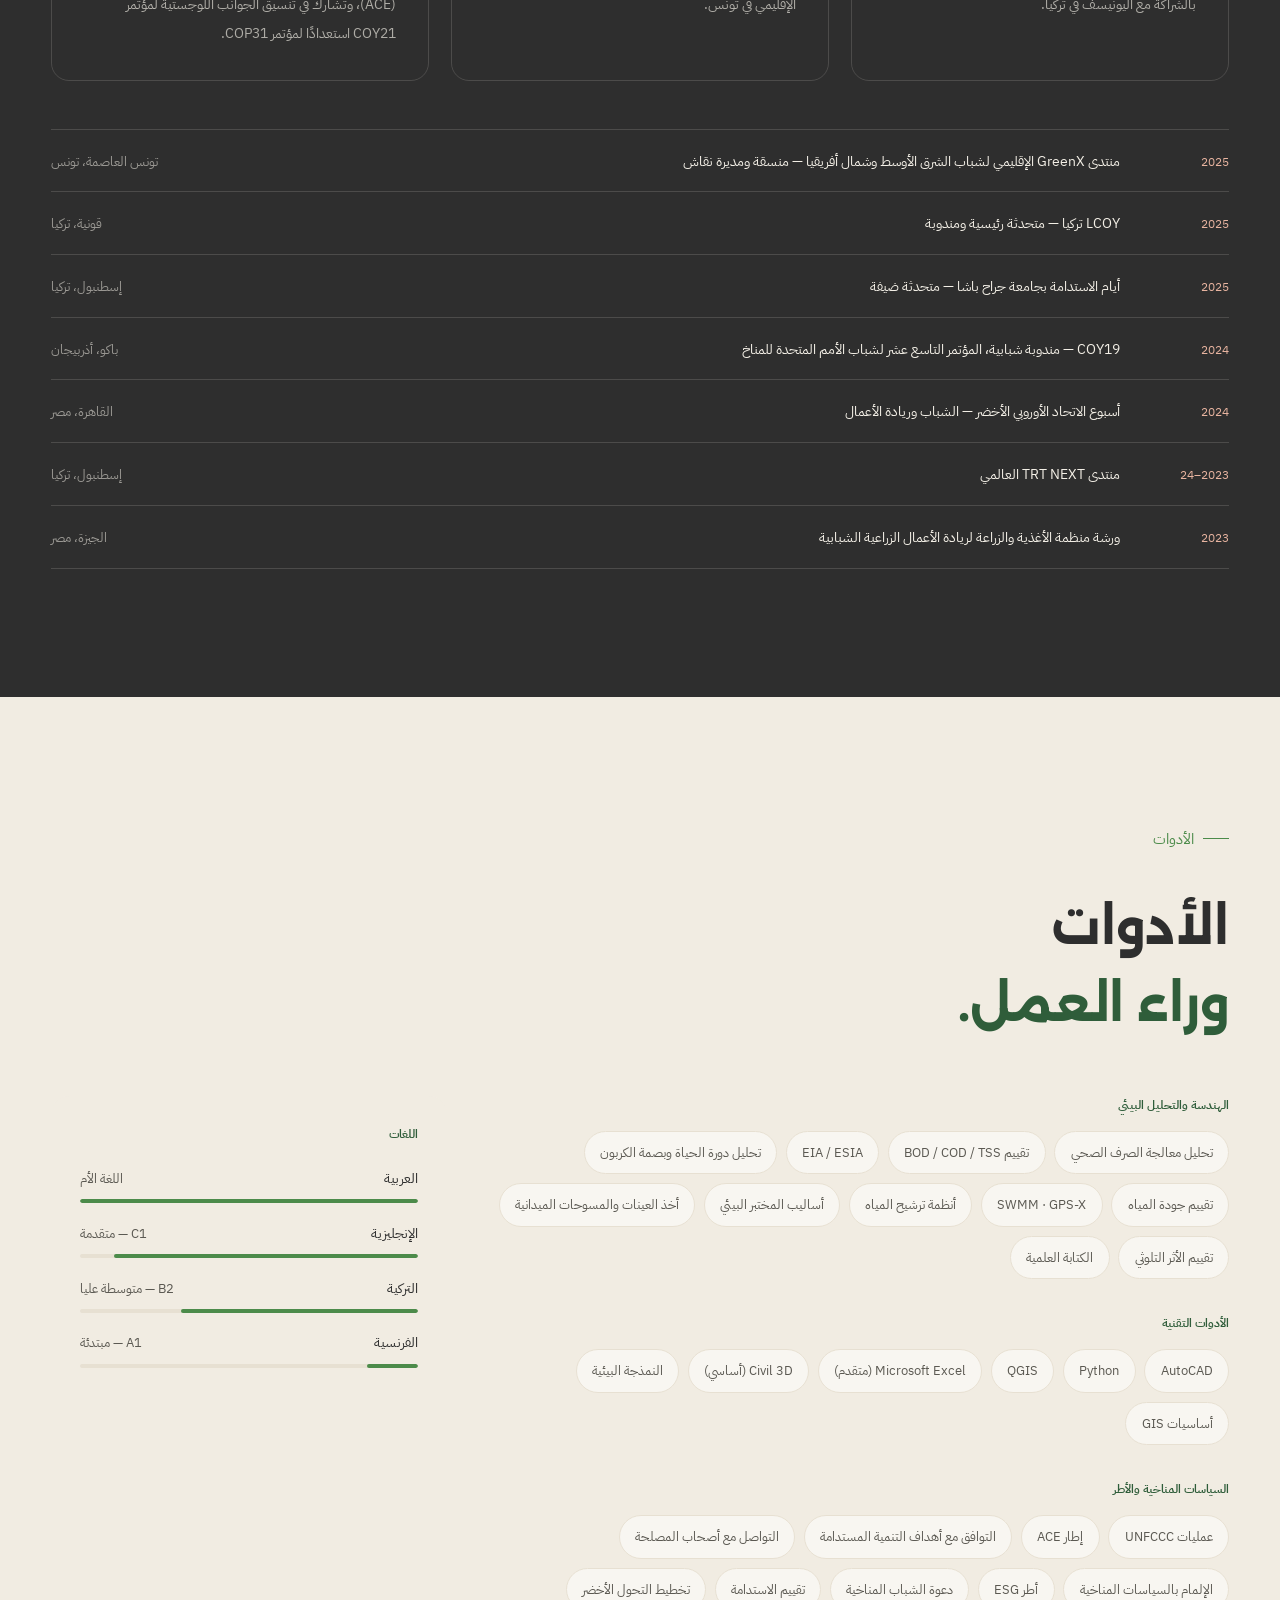
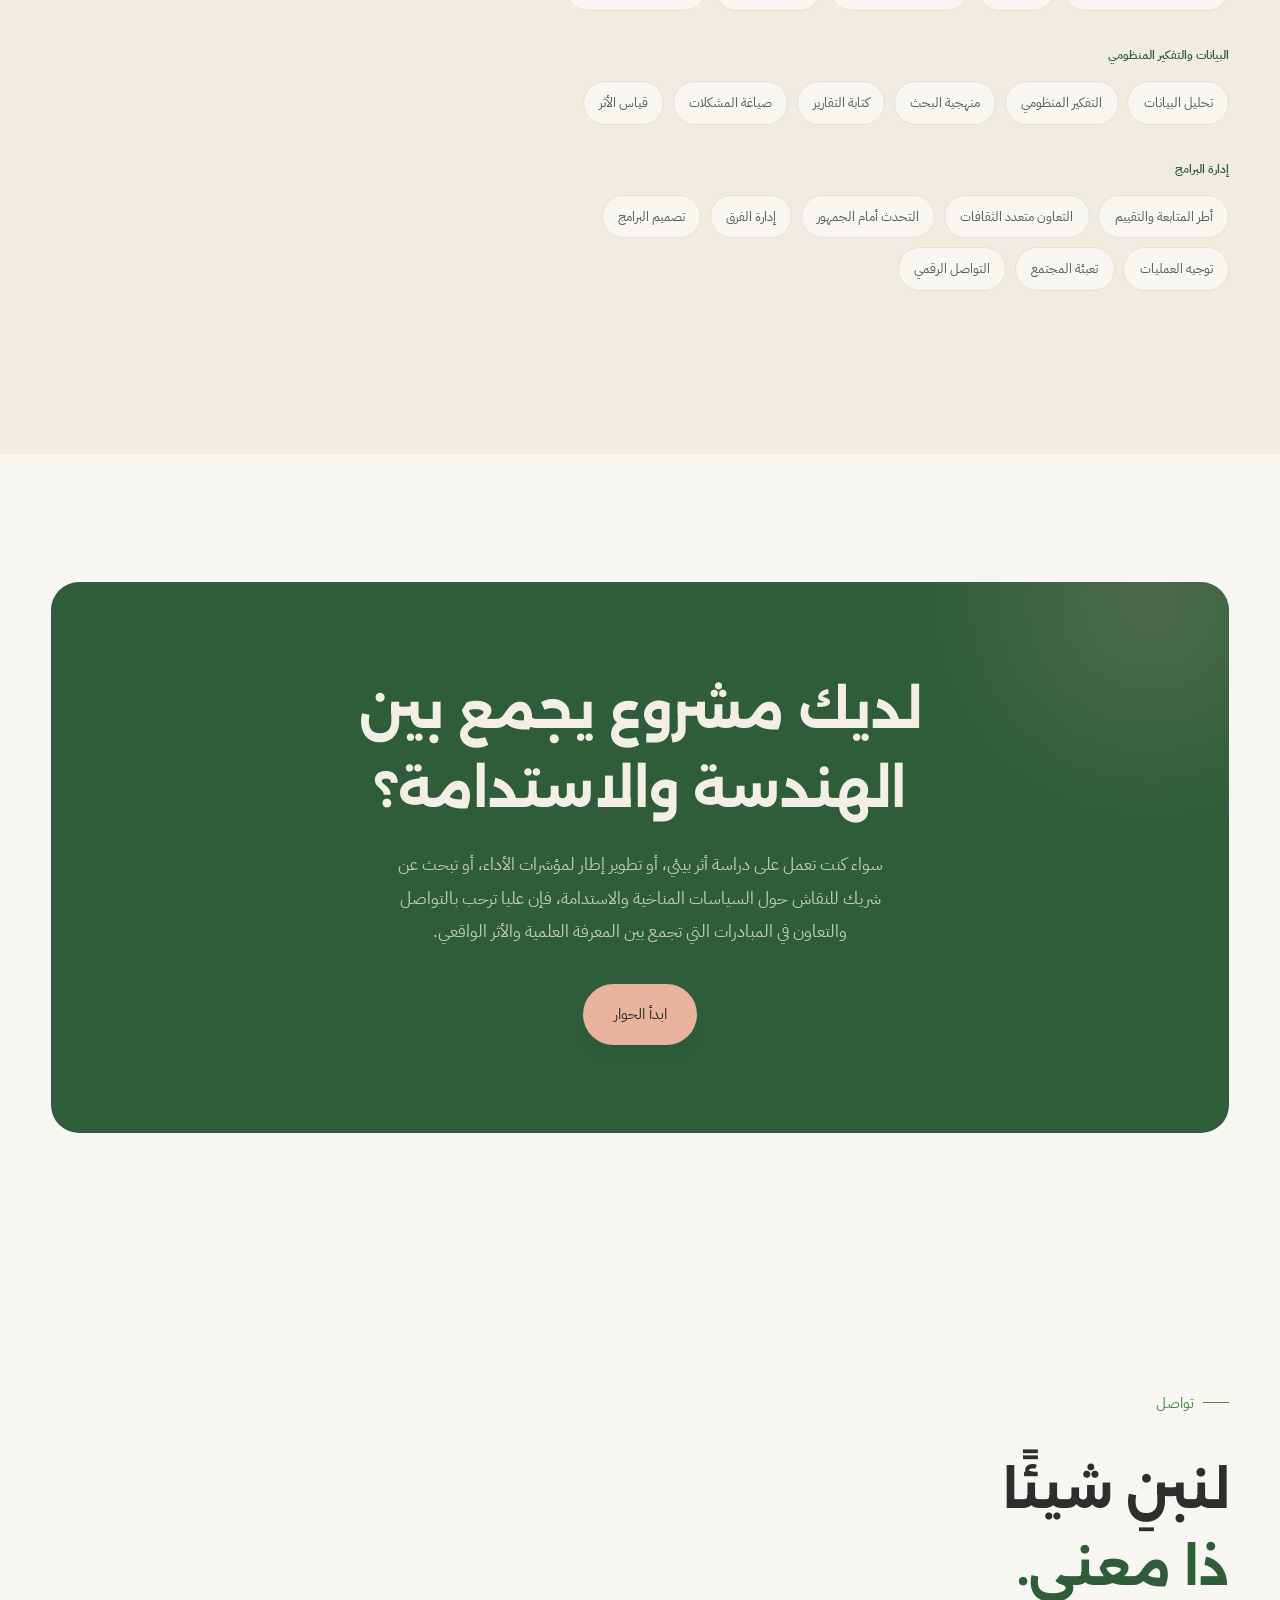
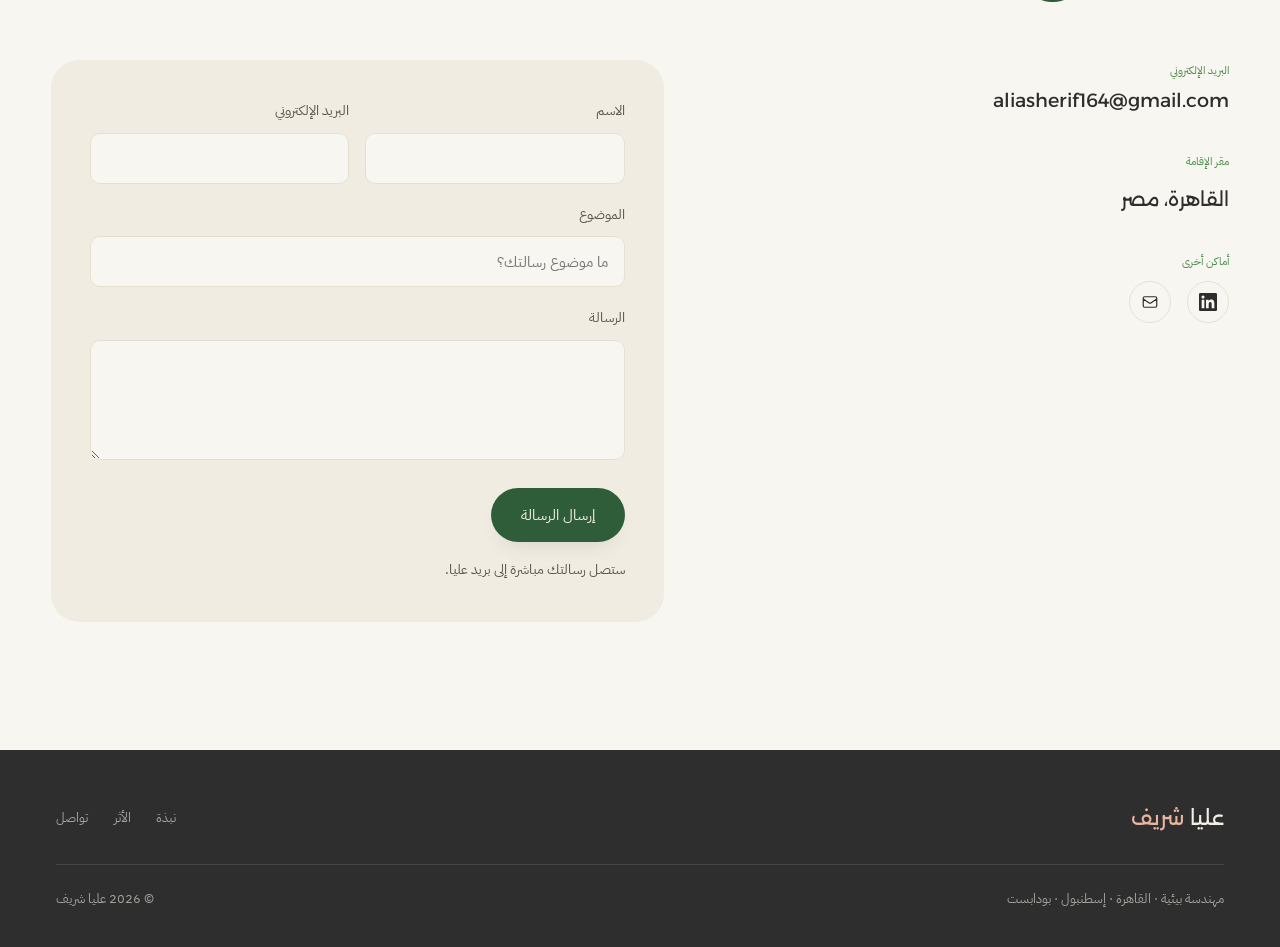
==== commit 77b6b2ea: "Update index-ar.html" ====
--- a/index-ar.html
+++ b/index-ar.html
@@ -576,7 +576,7 @@
 <section id="cta">
   <div class="container">
     <div class="cta-band reveal">
-      <h2>لديك مشروع يجمع بين<br><em>الهندسة والاستدامة؟</em></h2>
+      <h2>لديك مشروع يجمع بين<br>الهندسة والاستدامة؟</h2>
       <p>سواء كنت تعمل على دراسة أثر بيئي، أو تطوير إطار لمؤشرات الأداء، أو
         تبحث عن شريك للنقاش حول السياسات المناخية والاستدامة، فإن عليا
         ترحب بالتواصل والتعاون في المبادرات التي تجمع بين المعرفة العلمية
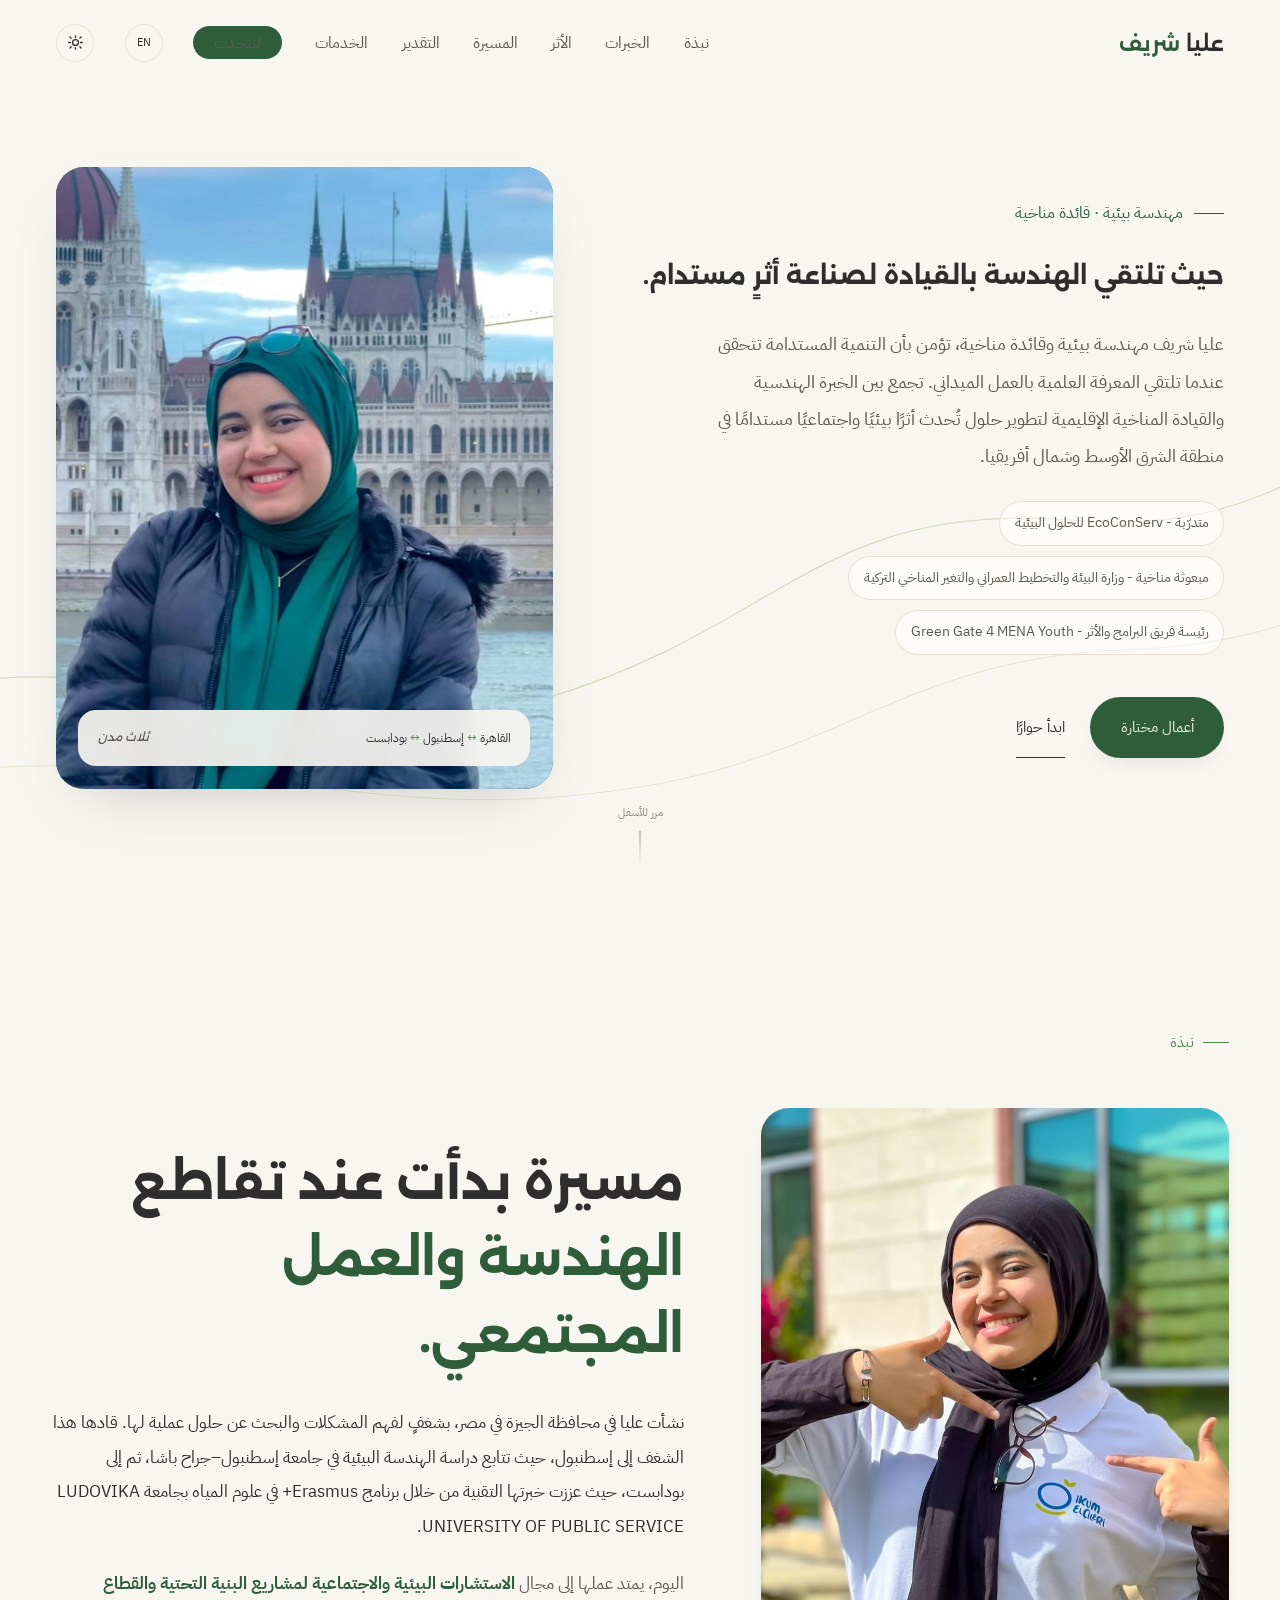
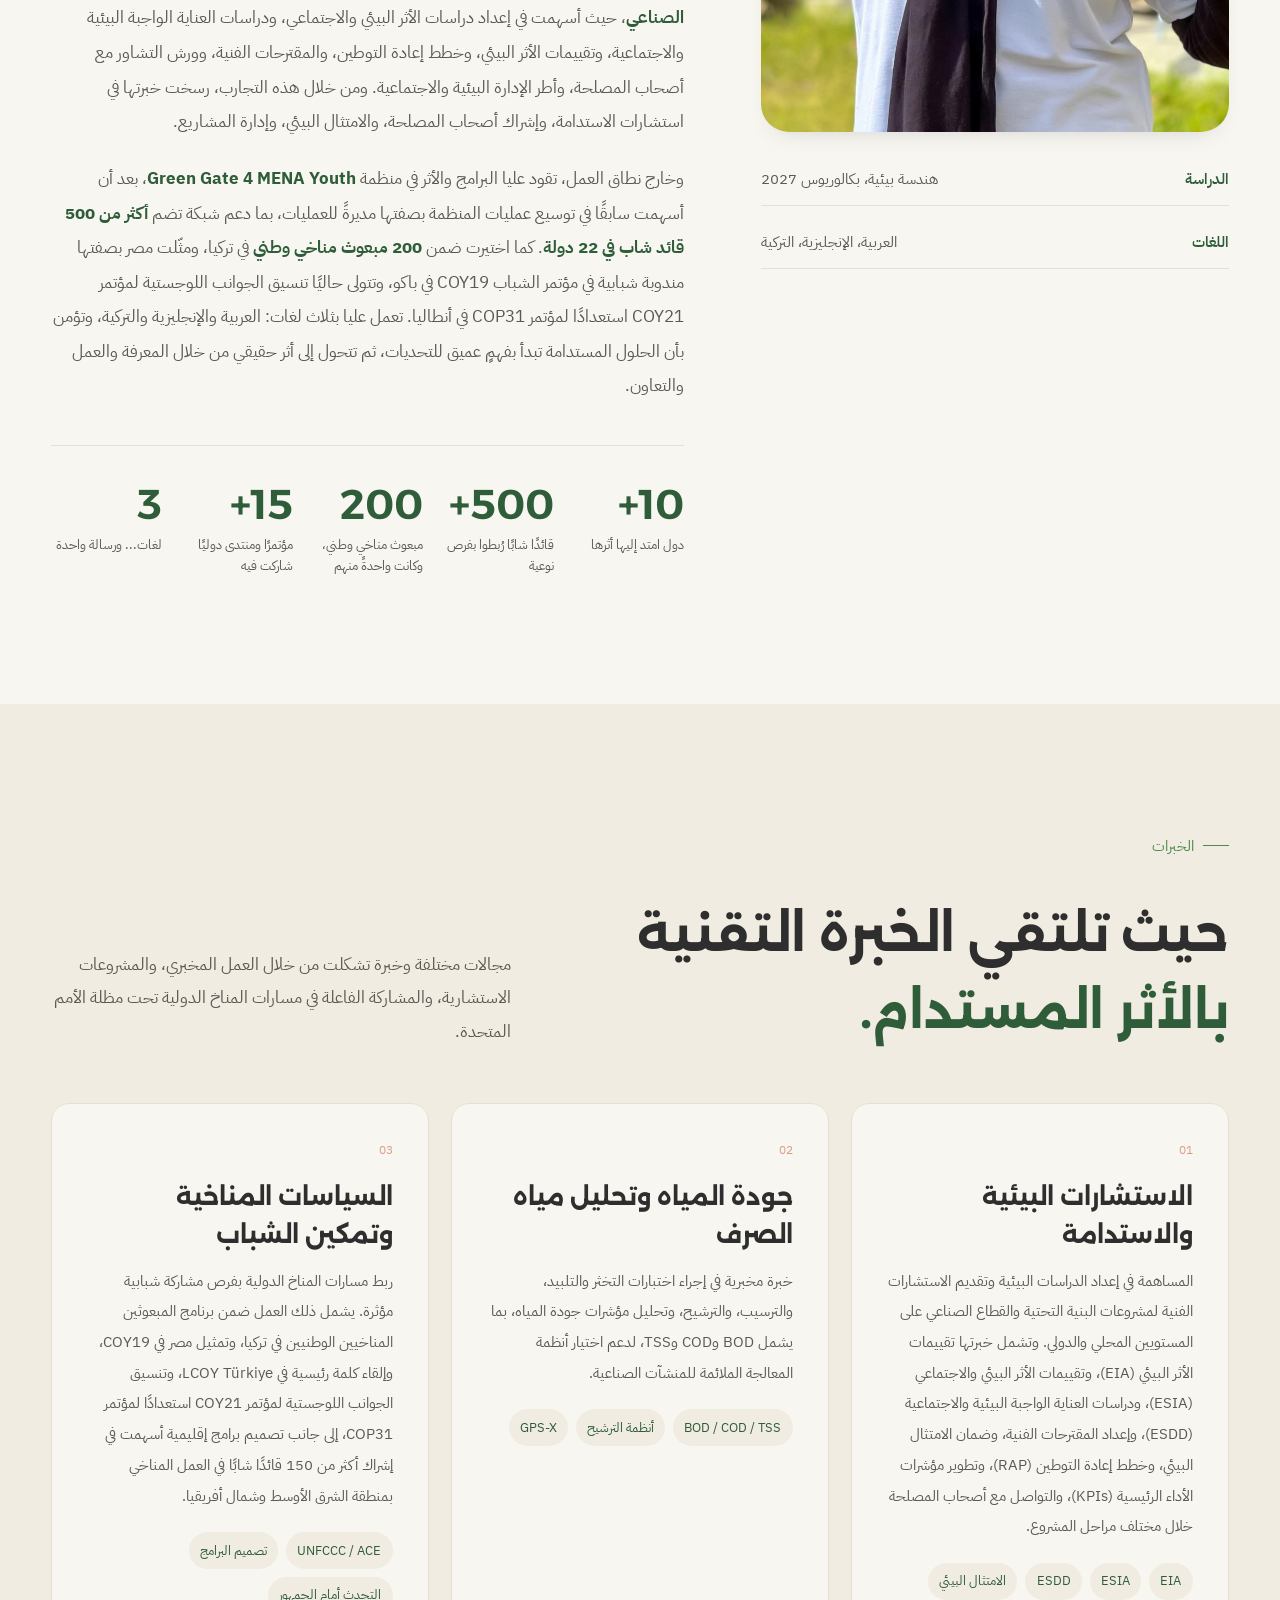
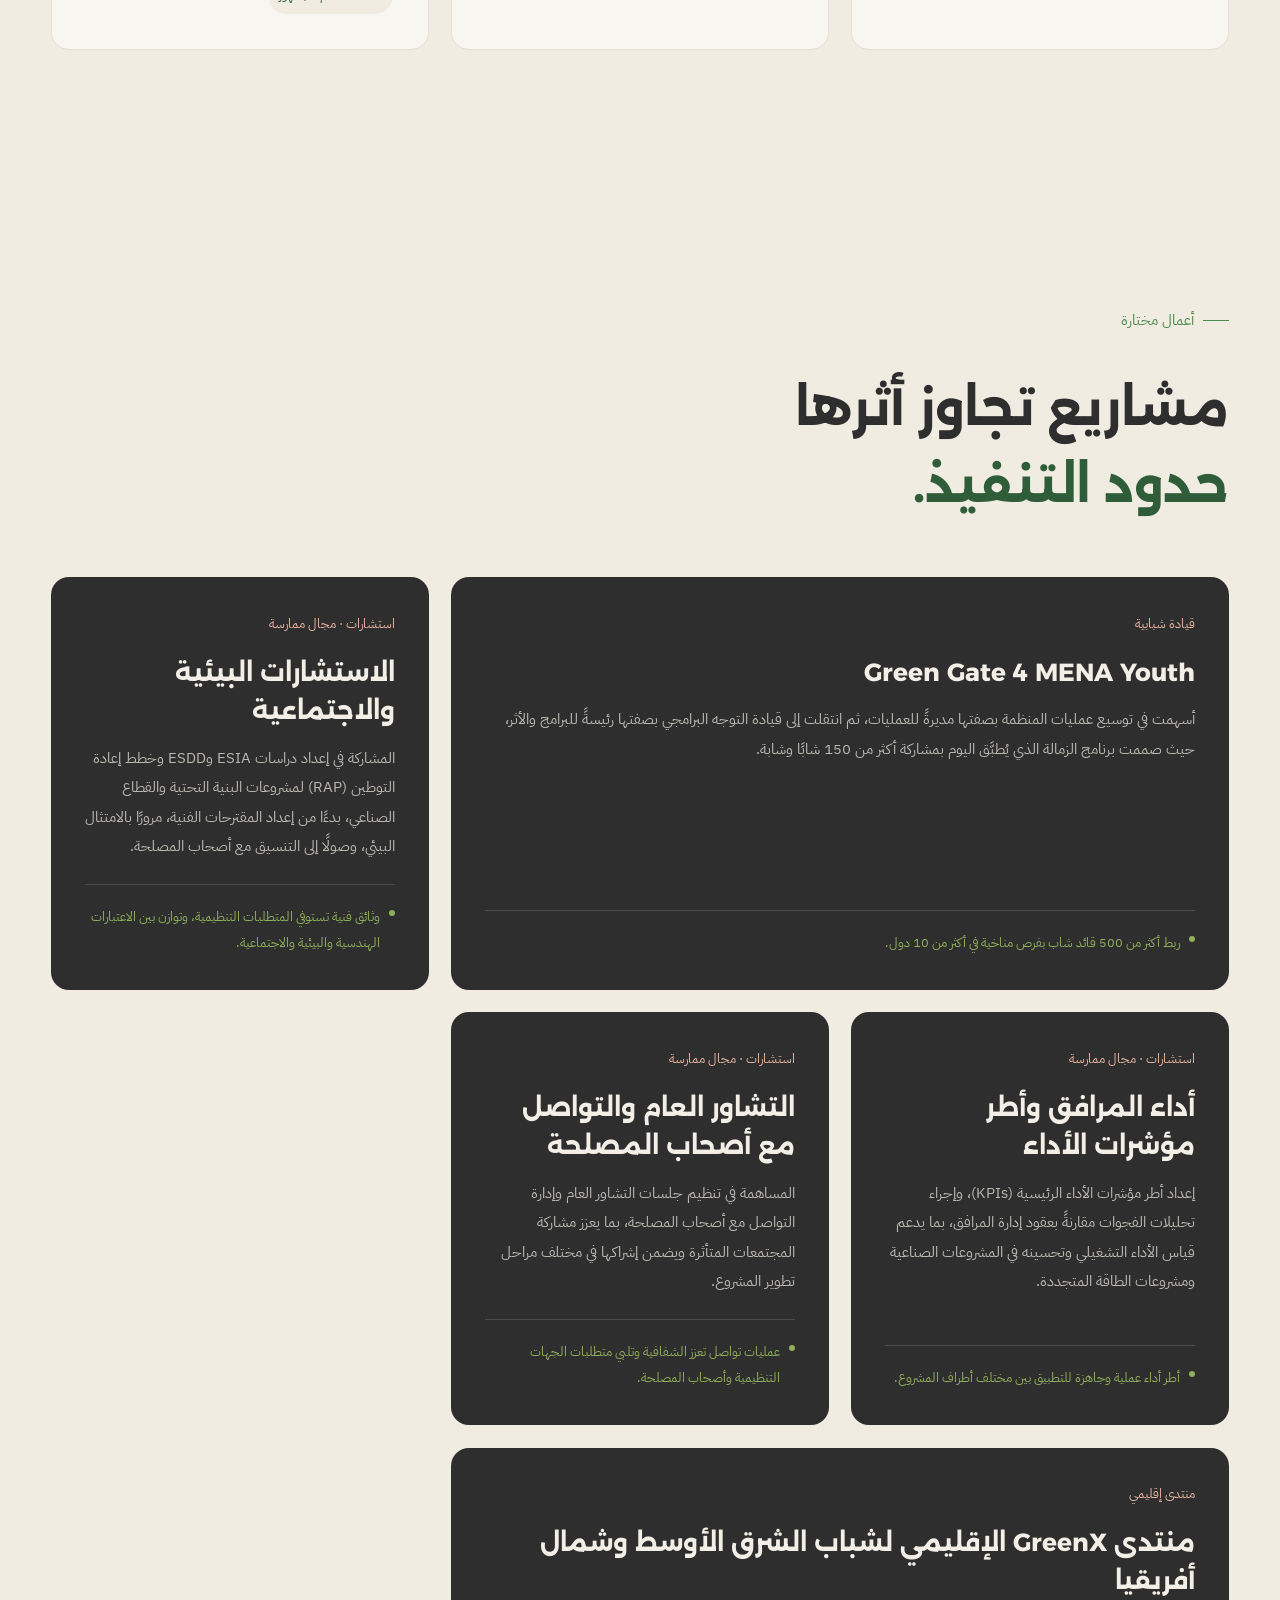
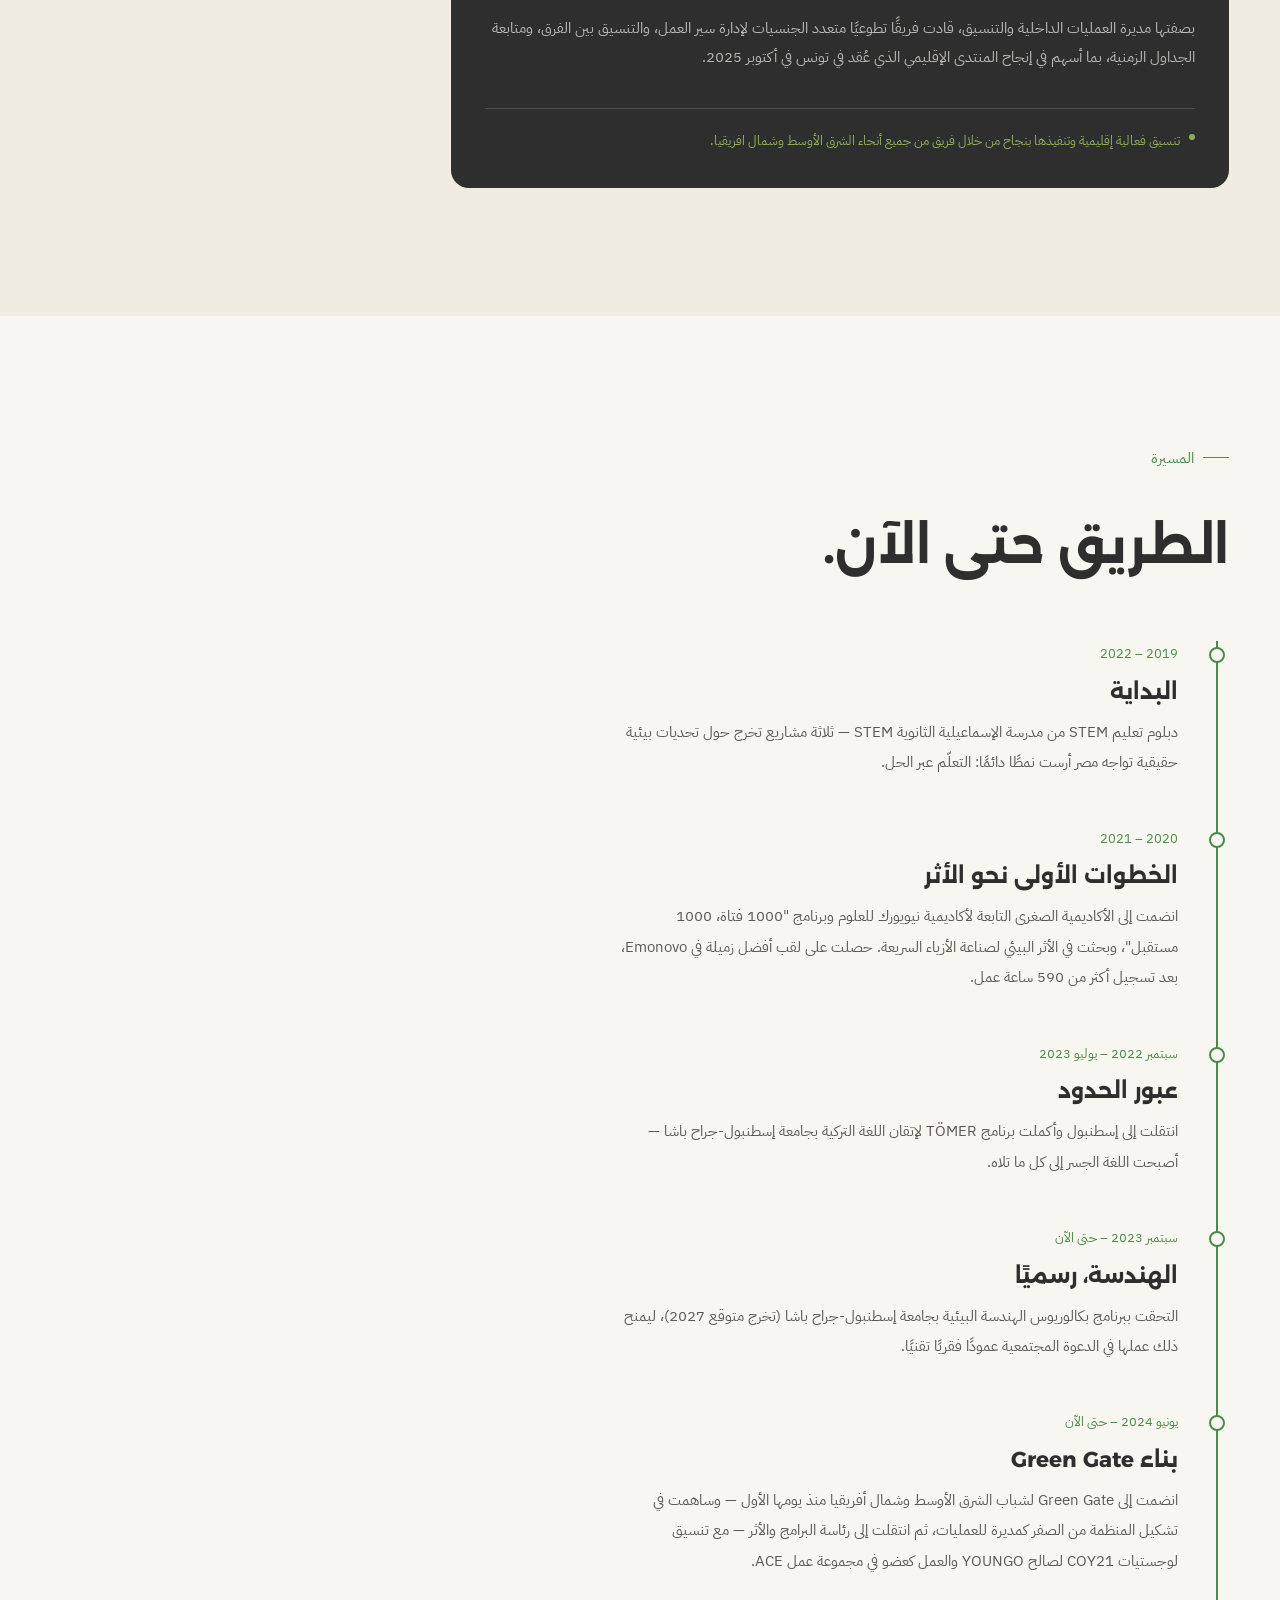
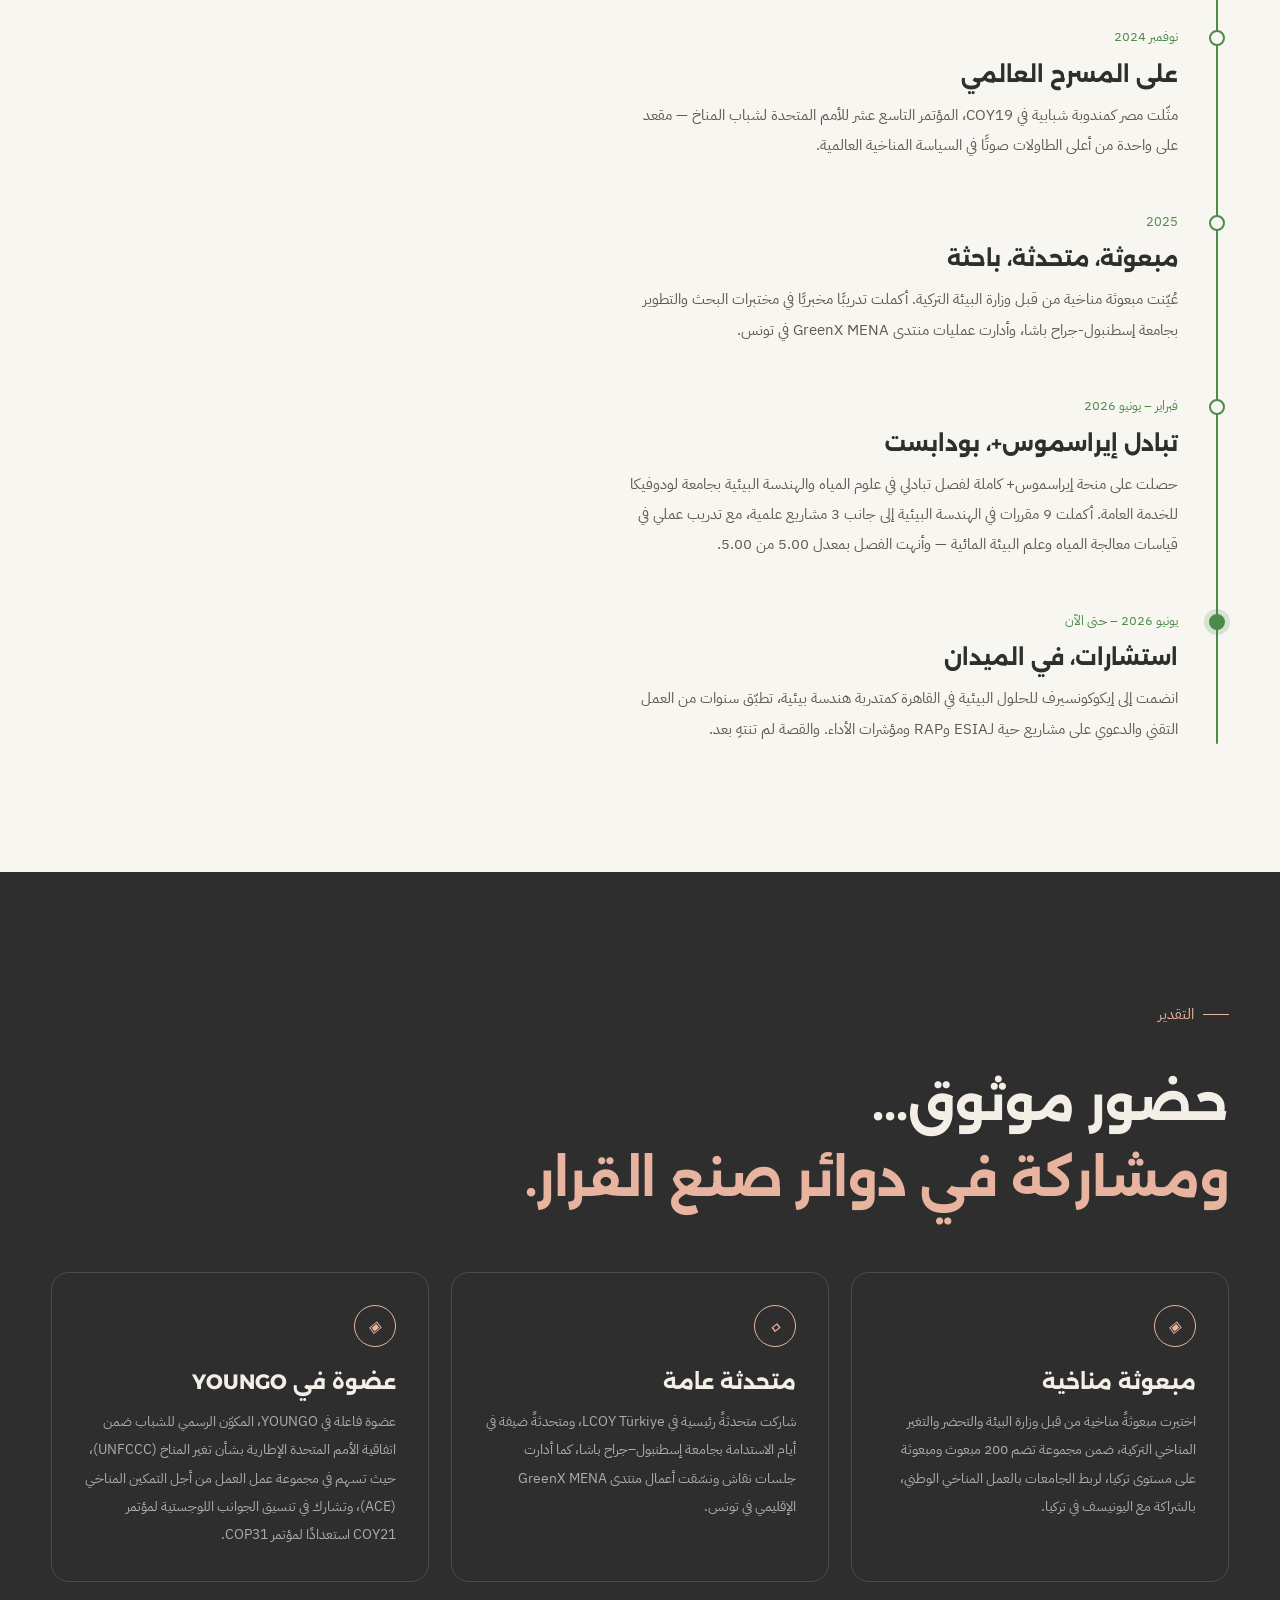
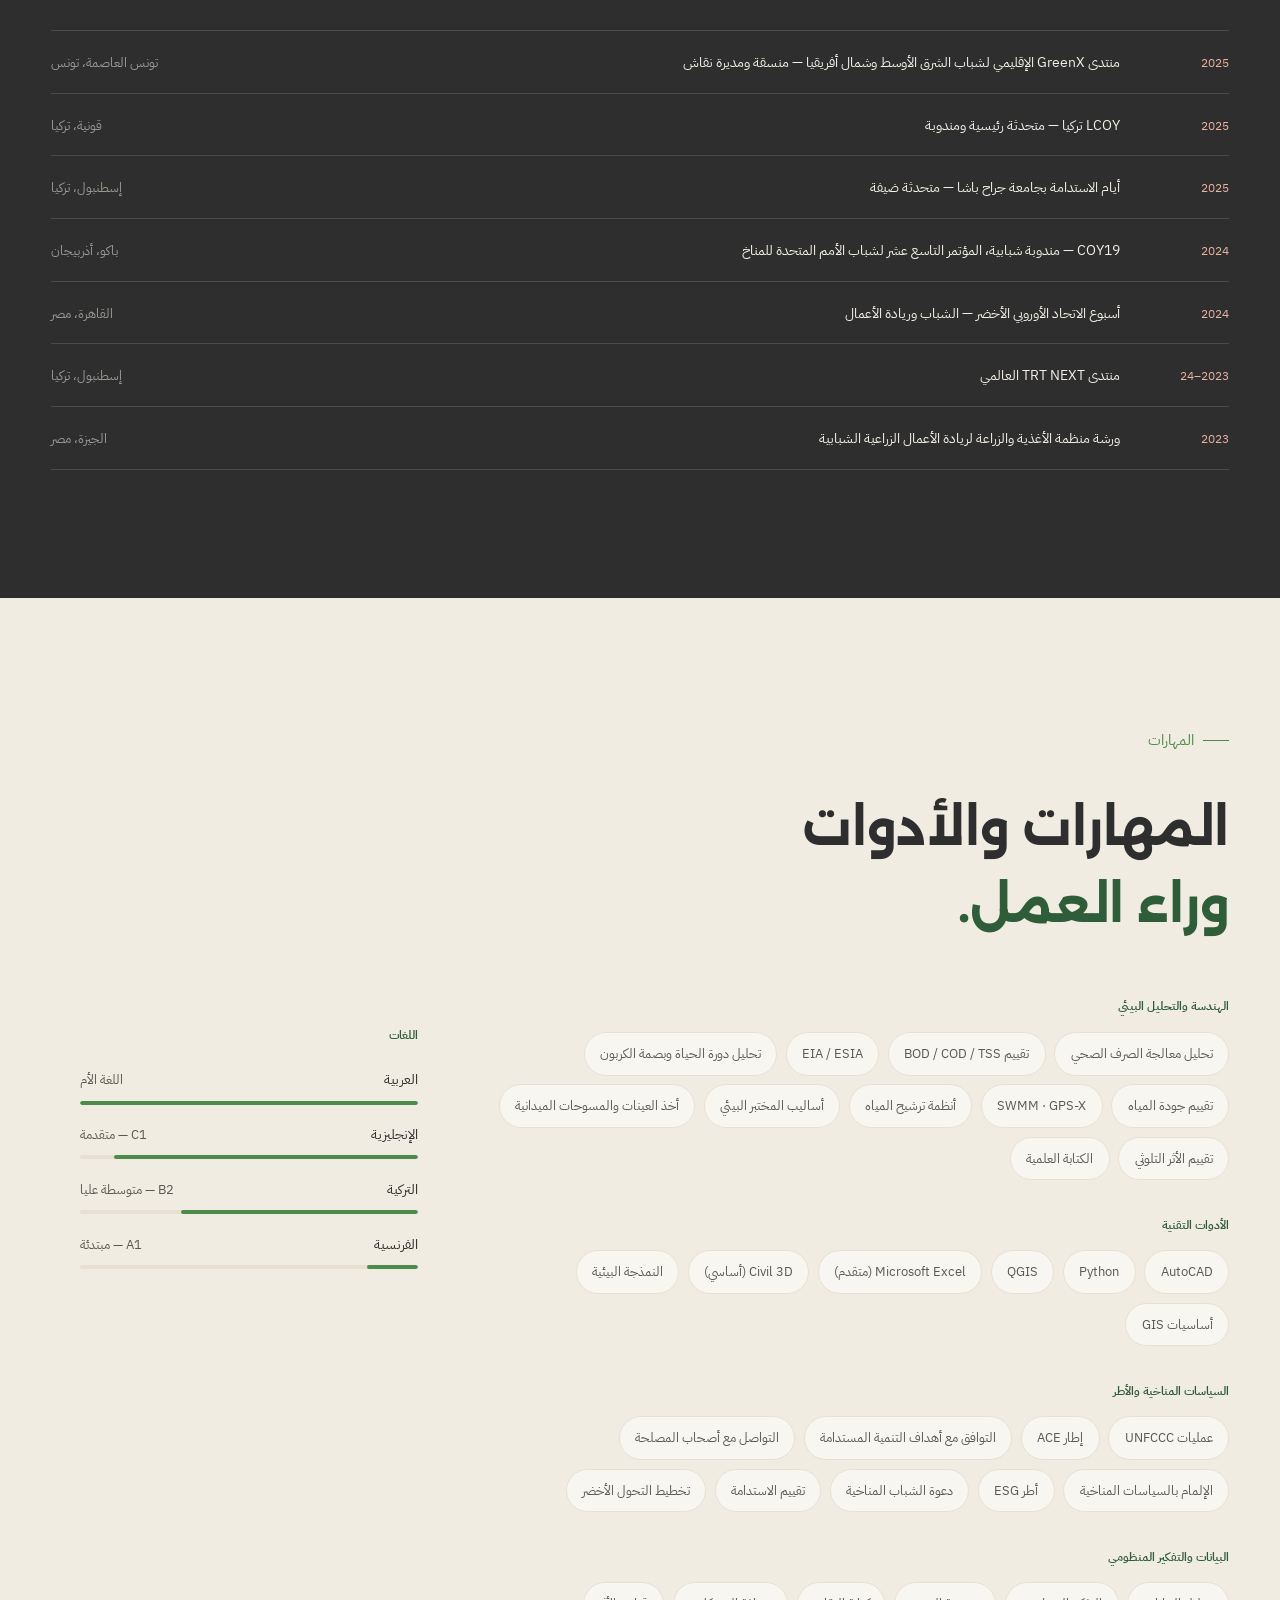
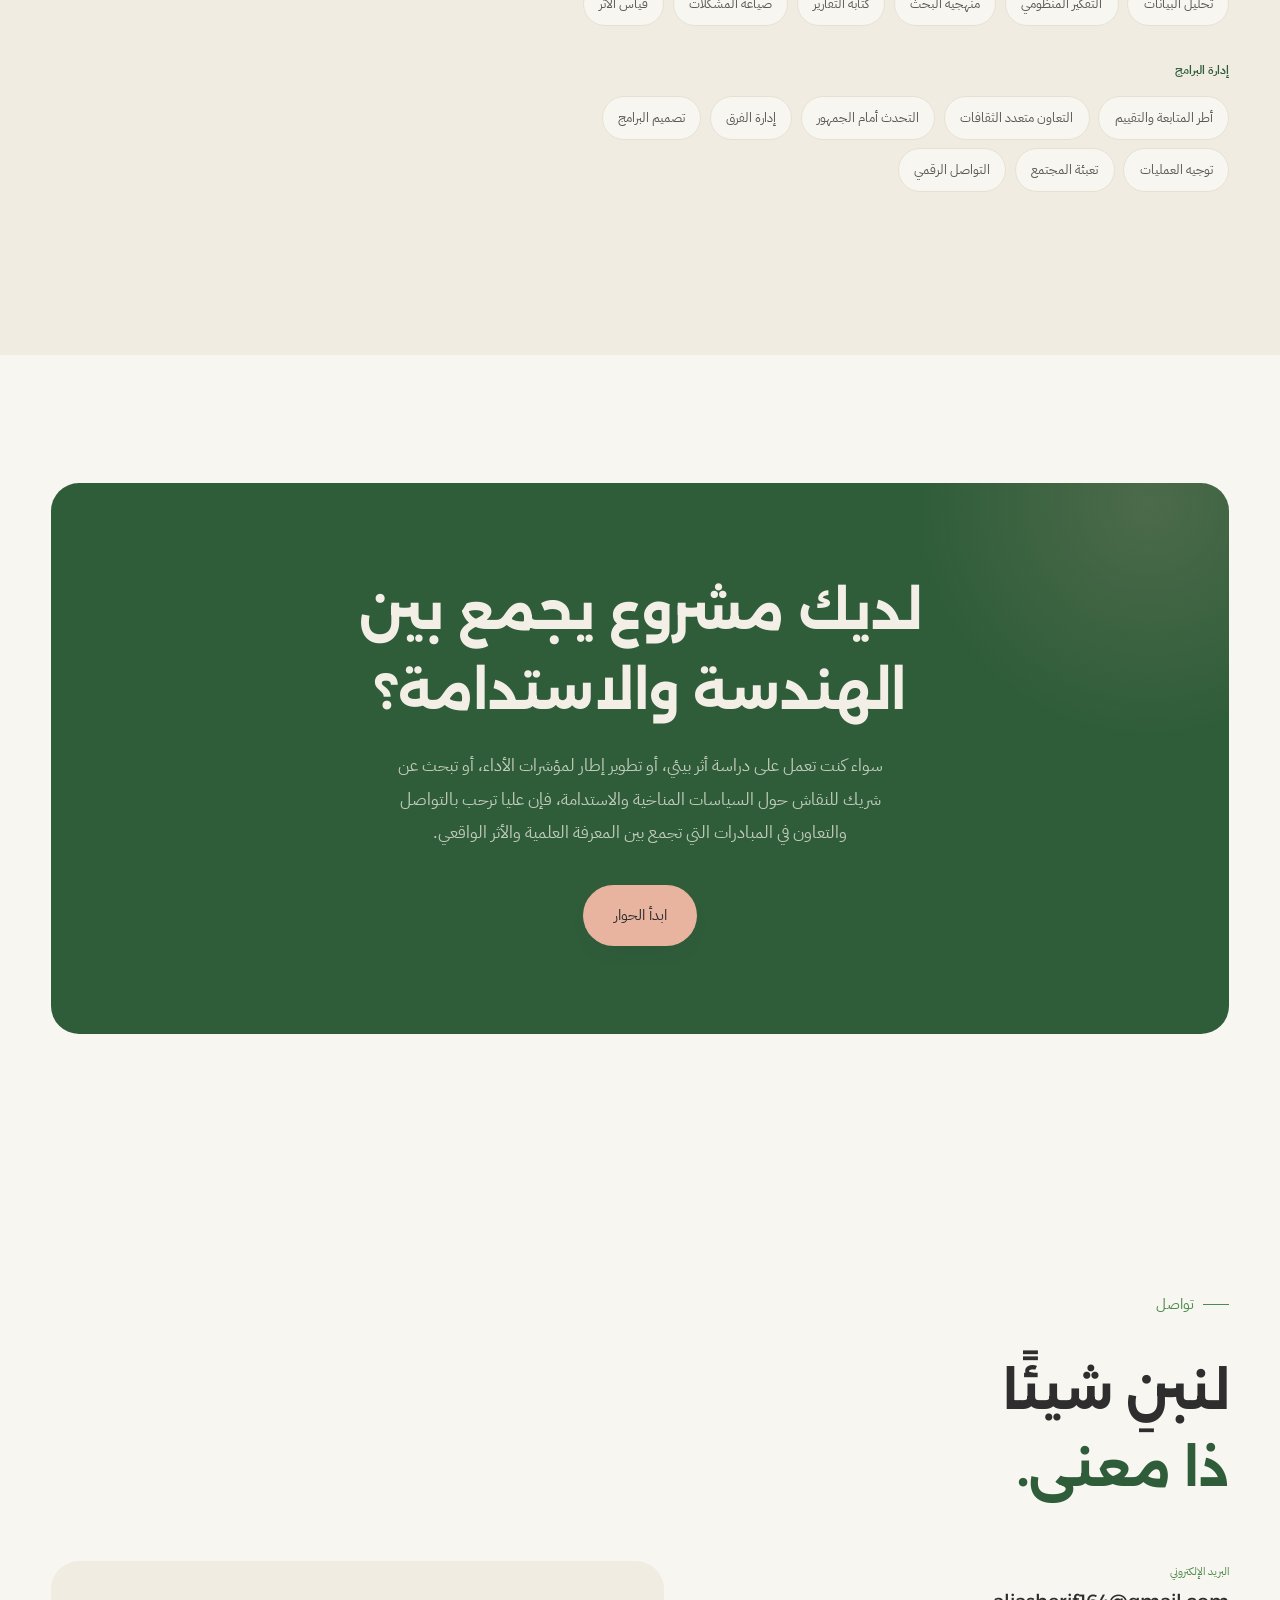
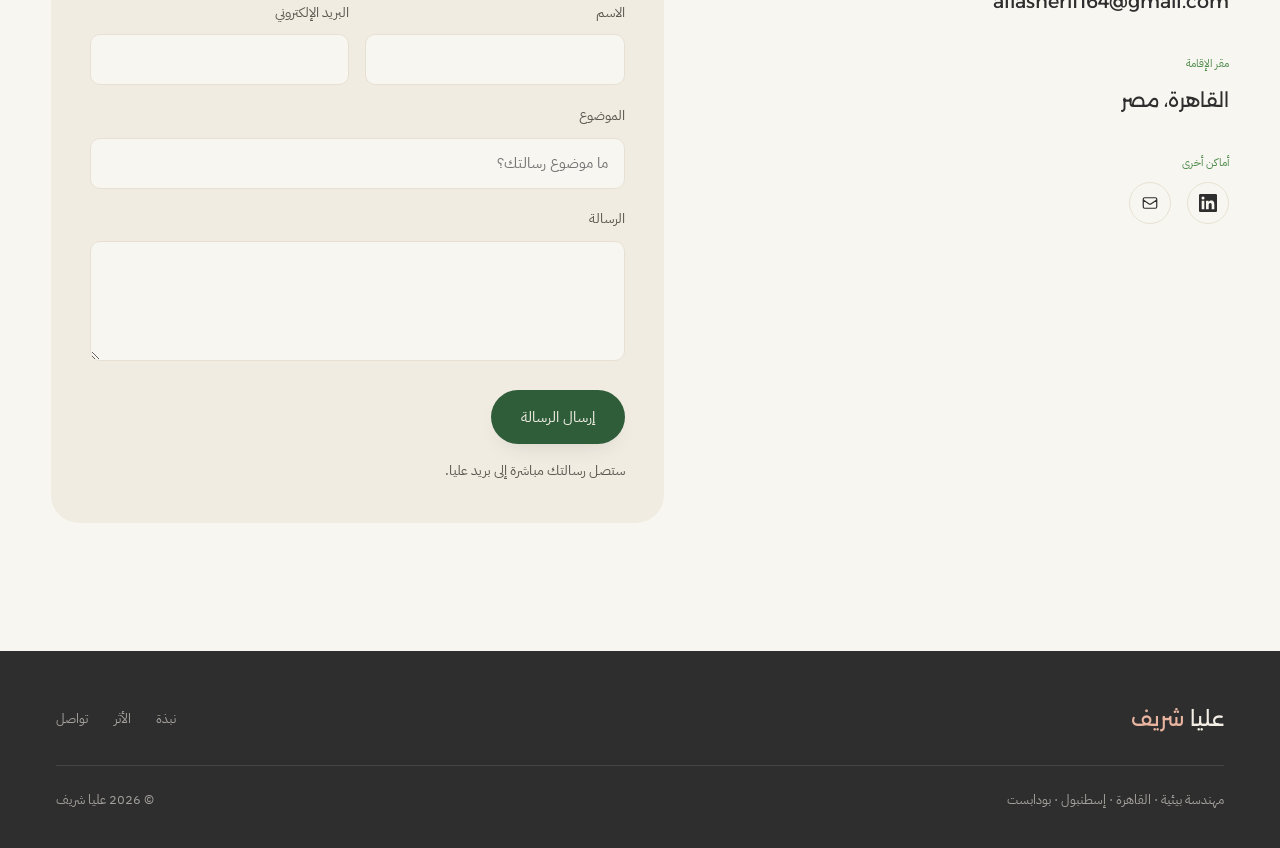
==== commit bf9f9963: "Update index-ar.html" ====
--- a/index-ar.html
+++ b/index-ar.html
@@ -86,7 +86,7 @@
       <div class="hero-roles reveal">
         <span>متدرّبة - EcoConServ للحلول البيئية</span>
         <span>مبعوثة مناخية - وزارة البيئة والتخطيط العمراني والتغير المناخي التركية</span>
-        <span>رئيسة البرامج والأثر - Green Gate 4 MENA Youth</span>
+        <span>رئيسة فريق البرامج والأثر - Green Gate 4 MENA Youth</span>
       </div>
       <div class="hero-actions reveal">
         <a href="#impact" class="btn btn-primary">أعمال مختارة</a>
@@ -99,7 +99,7 @@
       <div class="photo-fallback" style="display:none;">صورة — أضيفي الملف 1.jpeg إلى هذا المجلد</div>
       <div class="hero-tag-pill">
         <span class="place">القاهرة <span class="arrow">↔</span> إسطنبول <span class="arrow">↔</span> بودابست</span>
-        <span class="note">جذور في ثلاث مدن</span>
+        <span class="note">ثلاث مدن</span>
       </div>
     </div>
   </div>
@@ -192,7 +192,7 @@
         <div class="eyebrow reveal">الخبرات</div>
         <h2 class="section-title reveal">حيث تلتقي الخبرة التقنية<br><em>بالأثر المستدام.</em></h2>
       </div>
-      <p class="section-kicker reveal">أربعة مجالات خبرة تشكلت من خلال العمل
+      <p class="section-kicker reveal">مجالات مختلفة وخبرة تشكلت من خلال العمل
         المخبري، والمشروعات الاستشارية، والمشاركة الفاعلة في مسارات المناخ
         الدولية تحت مظلة الأمم المتحدة.</p>
     </div>
@@ -294,7 +294,7 @@
           فريقًا تطوعيًا متعدد الجنسيات لإدارة سير العمل، والتنسيق بين
           الفرق، ومتابعة الجداول الزمنية، بما أسهم في إنجاح المنتدى
           الإقليمي الذي عُقد في تونس في أكتوبر 2025.</p>
-        <div class="impact-outcome">تنسيق فعالية إقليمية معقدة وتنفيذها بنجاح من خلال فريق تطوعي عابر للحدود.</div>
+        <div class="impact-outcome">تنسيق فعالية إقليمية وتنفيذها بنجاح من خلال فريق من جميع أنحاء الشرق الأوسط وشمال افريقيا.</div>
       </div>
     </div>
   </div>
@@ -317,7 +317,7 @@
       <div class="journey-item reveal">
         <div class="journey-dot"></div>
         <div class="journey-date">2019 – 2022</div>
-        <h3>الأساس</h3>
+        <h3>البداية</h3>
         <p>دبلوم تعليم STEM من مدرسة الإسماعيلية الثانوية STEM — ثلاثة
           مشاريع تخرج حول تحديات بيئية حقيقية تواجه مصر أرست نمطًا دائمًا:
           التعلّم عبر الحل.</p>
@@ -476,8 +476,8 @@
 <!-- ══════════════ SKILLS ══════════════ -->
 <section id="skills" class="section-alt">
   <div class="container">
-    <div class="eyebrow reveal">الأدوات</div>
-    <h2 class="section-title reveal">الأدوات<br><em>وراء العمل.</em></h2>
+    <div class="eyebrow reveal">المهارات</div>
+    <h2 class="section-title reveal">المهارات والأدوات<br><em>وراء العمل.</em></h2>
 
     <div class="skills-layout">
       <div>
--- a/style.css
+++ b/style.css
@@ -131,7 +131,6 @@
 html[lang="ar"] .btn{ font-size: 0.92rem; }
 html[lang="ar"] .mobile-menu a{ font-size: 1.9rem; }
 html[lang="ar"] .about-copy p{ line-height: 2; }
-html[lang="ar"] .about-copy p:first-of-type{ font-size: 1.3rem; line-height: 1.9; }
 html[lang="ar"] .about-credentials .cred{ font-size: 0.92rem; }
 html[lang="ar"] .expertise-card p,
 html[lang="ar"] .impact-desc,
@@ -655,10 +654,7 @@
   margin-bottom: 1.4rem;
 }
 .about-copy p:first-of-type{
-  font-size: 1.22rem;
-  color: var(--charcoal);
-  font-family: var(--font-display);
-  line-height: 1.6;
+  color: var(--charcoal);
 }
 .about-copy strong{ color: var(--vine); font-weight: 700; }
 
